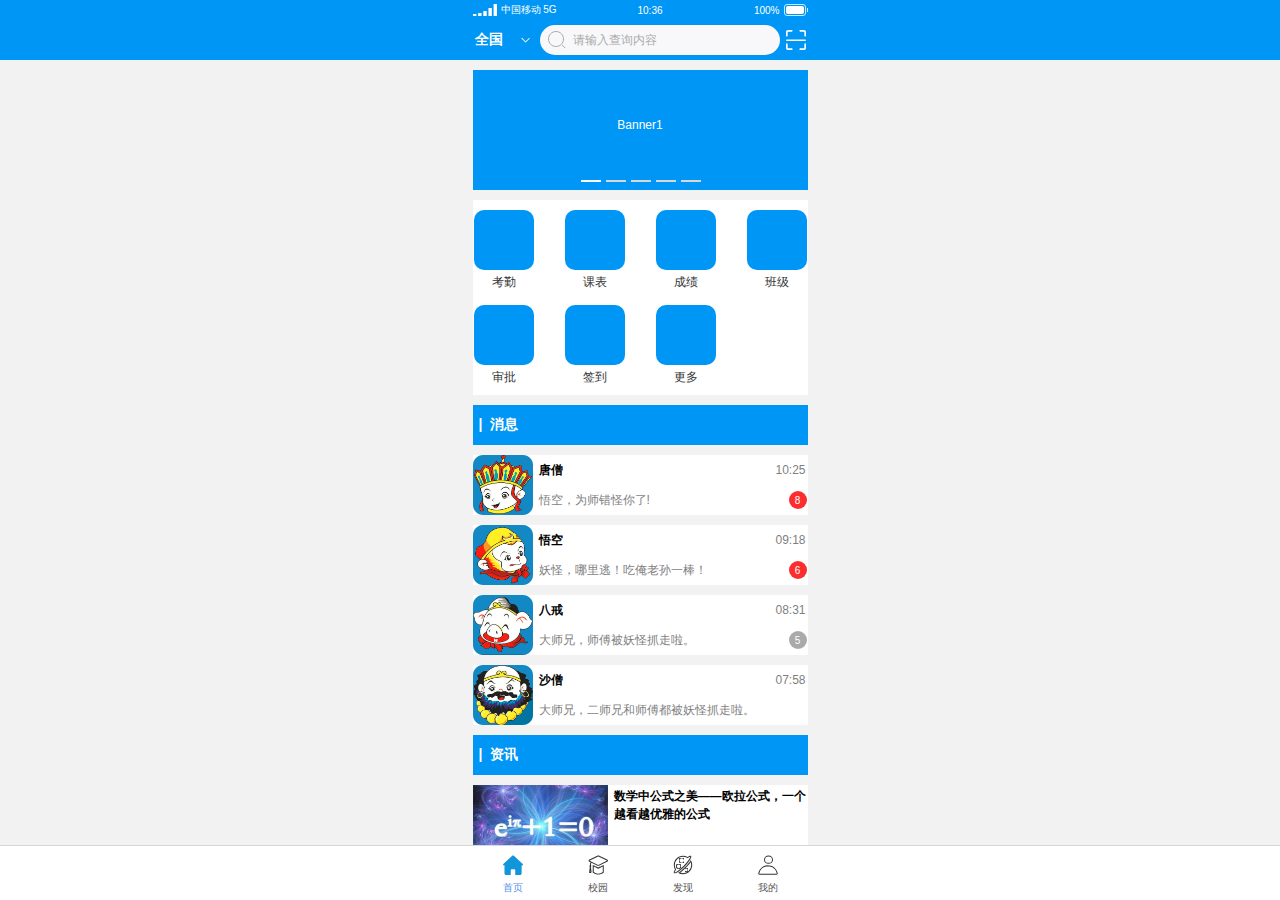
==== index.html @ a5cc5ecd "V1.0.0" ====
﻿<!DOCTYPE html>
<html>
  <head>
    <title>index</title>
    <meta http-equiv="X-UA-Compatible" content="IE=edge"/>
    <meta http-equiv="content-type" content="text/html; charset=utf-8"/>
    <link href="resources/css/axure_rp_page.css" type="text/css" rel="stylesheet"/>
    <link href="data/styles.css" type="text/css" rel="stylesheet"/>
    <link href="files/index/styles.css" type="text/css" rel="stylesheet"/>
    <script src="resources/scripts/jquery-3.2.1.min.js"></script>
    <script src="resources/scripts/axure/axQuery.js"></script>
    <script src="resources/scripts/axure/globals.js"></script>
    <script src="resources/scripts/axutils.js"></script>
    <script src="resources/scripts/axure/annotation.js"></script>
    <script src="resources/scripts/axure/axQuery.std.js"></script>
    <script src="resources/scripts/axure/doc.js"></script>
    <script src="resources/scripts/messagecenter.js"></script>
    <script src="resources/scripts/axure/events.js"></script>
    <script src="resources/scripts/axure/recording.js"></script>
    <script src="resources/scripts/axure/action.js"></script>
    <script src="resources/scripts/axure/expr.js"></script>
    <script src="resources/scripts/axure/geometry.js"></script>
    <script src="resources/scripts/axure/flyout.js"></script>
    <script src="resources/scripts/axure/model.js"></script>
    <script src="resources/scripts/axure/repeater.js"></script>
    <script src="resources/scripts/axure/sto.js"></script>
    <script src="resources/scripts/axure/utils.temp.js"></script>
    <script src="resources/scripts/axure/variables.js"></script>
    <script src="resources/scripts/axure/drag.js"></script>
    <script src="resources/scripts/axure/move.js"></script>
    <script src="resources/scripts/axure/visibility.js"></script>
    <script src="resources/scripts/axure/style.js"></script>
    <script src="resources/scripts/axure/adaptive.js"></script>
    <script src="resources/scripts/axure/tree.js"></script>
    <script src="resources/scripts/axure/init.temp.js"></script>
    <script src="resources/scripts/axure/legacy.js"></script>
    <script src="resources/scripts/axure/viewer.js"></script>
    <script src="resources/scripts/axure/math.js"></script>
    <script src="resources/scripts/axure/jquery.nicescroll.min.js"></script>
    <script src="data/document.js"></script>
    <script src="files/index/data.js"></script>
    <script type="text/javascript">
      $axure.utils.getTransparentGifPath = function() { return 'resources/images/transparent.gif'; };
      $axure.utils.getOtherPath = function() { return 'resources/Other.html'; };
      $axure.utils.getReloadPath = function() { return 'resources/reload.html'; };
    </script>
  </head>
  <body>
    <div id="base" class="">

      <!-- Unnamed (Group) -->
      <div id="u0" class="ax_default" data-left="0" data-top="0" data-width="0" data-height="0">
      </div>

      <!-- frame (Inline Frame) -->
      <div id="u1" class="ax_default" data-label="frame">
        <iframe id="u1_input" data-label="frame" scrolling="auto" frameborder="0" webkitallowfullscreen mozallowfullscreen allowfullscreen></iframe>
      </div>

      <!-- Unnamed (Dynamic Panel) -->
      <div id="u2" class="ax_default">
        <div id="u2_state0" class="panel_state" data-label="State1" style="">
          <div id="u2_state0_content" class="panel_state_content">

            <!-- 我的 (Dynamic Panel) -->
            <div id="u3" class="ax_default" data-label="我的">
              <div id="u3_state0" class="panel_state" data-label="State1" style="">
                <div id="u3_state0_content" class="panel_state_content">

                  <!-- Unnamed (Rectangle) -->
                  <div id="u4" class="ax_default box_2">
                    <div id="u4_div" class=""></div>
                    <div id="u4_text" class="text ">
                      <p><span>我的</span></p>
                    </div>
                  </div>

                  <!-- Unnamed (Group) -->
                  <div id="u5" class="ax_default" data-left="30" data-top="5" data-width="20" data-height="20">

                    <!-- Unnamed (Shape) -->
                    <div id="u6" class="ax_default _形状">
                      <img id="u6_img" class="img " src="images/index/u6.svg"/>
                      <div id="u6_text" class="text " style="display:none; visibility: hidden">
                        <p></p>
                      </div>
                    </div>

                    <!-- Unnamed (Shape) -->
                    <div id="u7" class="ax_default _形状">
                      <img id="u7_img" class="img " src="images/index/u7.svg"/>
                      <div id="u7_text" class="text " style="display:none; visibility: hidden">
                        <p></p>
                      </div>
                    </div>
                  </div>
                </div>
              </div>
              <div id="u3_state1" class="panel_state" data-label="State2" style="visibility: hidden;">
                <div id="u3_state1_content" class="panel_state_content">

                  <!-- Unnamed (Rectangle) -->
                  <div id="u8" class="ax_default box_2">
                    <div id="u8_div" class=""></div>
                    <div id="u8_text" class="text ">
                      <p><span>我的</span></p>
                    </div>
                  </div>

                  <!-- Unnamed (Group) -->
                  <div id="u9" class="ax_default" data-left="30" data-top="5" data-width="20" data-height="20">

                    <!-- Unnamed (Shape) -->
                    <div id="u10" class="ax_default _形状">
                      <img id="u10_img" class="img " src="images/index/u10.svg"/>
                      <div id="u10_text" class="text " style="display:none; visibility: hidden">
                        <p></p>
                      </div>
                    </div>

                    <!-- Unnamed (Shape) -->
                    <div id="u11" class="ax_default _形状">
                      <img id="u11_img" class="img " src="images/index/u11.svg"/>
                      <div id="u11_text" class="text " style="display:none; visibility: hidden">
                        <p></p>
                      </div>
                    </div>
                  </div>
                </div>
              </div>
            </div>

            <!-- 校园 (Dynamic Panel) -->
            <div id="u12" class="ax_default" data-label="校园">
              <div id="u12_state0" class="panel_state" data-label="State1" style="">
                <div id="u12_state0_content" class="panel_state_content">

                  <!-- Unnamed (Rectangle) -->
                  <div id="u13" class="ax_default box_2">
                    <div id="u13_div" class=""></div>
                    <div id="u13_text" class="text ">
                      <p><span>校园</span></p>
                    </div>
                  </div>

                  <!-- Unnamed (Shape) -->
                  <div id="u14" class="ax_default _形状">
                    <img id="u14_img" class="img " src="images/index/u14.svg"/>
                    <div id="u14_text" class="text " style="display:none; visibility: hidden">
                      <p></p>
                    </div>
                  </div>
                </div>
              </div>
              <div id="u12_state1" class="panel_state" data-label="State2" style="visibility: hidden;">
                <div id="u12_state1_content" class="panel_state_content">

                  <!-- Unnamed (Rectangle) -->
                  <div id="u15" class="ax_default box_2">
                    <div id="u15_div" class=""></div>
                    <div id="u15_text" class="text ">
                      <p><span>校园</span></p>
                    </div>
                  </div>

                  <!-- Unnamed (Shape) -->
                  <div id="u16" class="ax_default _形状">
                    <img id="u16_img" class="img " src="images/index/u16.svg"/>
                    <div id="u16_text" class="text " style="display:none; visibility: hidden">
                      <p></p>
                    </div>
                  </div>
                </div>
              </div>
            </div>

            <!-- 首页 (Dynamic Panel) -->
            <div id="u17" class="ax_default" data-label="首页">
              <div id="u17_state0" class="panel_state" data-label="State2" style="">
                <div id="u17_state0_content" class="panel_state_content">

                  <!-- Unnamed (Rectangle) -->
                  <div id="u18" class="ax_default box_2">
                    <div id="u18_div" class=""></div>
                    <div id="u18_text" class="text ">
                      <p><span>首页</span></p>
                    </div>
                  </div>

                  <!-- Unnamed (Shape) -->
                  <div id="u19" class="ax_default _形状">
                    <img id="u19_img" class="img " src="images/index/u19.svg"/>
                    <div id="u19_text" class="text " style="display:none; visibility: hidden">
                      <p></p>
                    </div>
                  </div>
                </div>
              </div>
              <div id="u17_state1" class="panel_state" data-label="State1" style="visibility: hidden;">
                <div id="u17_state1_content" class="panel_state_content">

                  <!-- Unnamed (Rectangle) -->
                  <div id="u20" class="ax_default box_2">
                    <div id="u20_div" class=""></div>
                    <div id="u20_text" class="text ">
                      <p><span>首页</span></p>
                    </div>
                  </div>

                  <!-- Unnamed (Shape) -->
                  <div id="u21" class="ax_default _形状">
                    <img id="u21_img" class="img " src="images/index/u21.svg"/>
                    <div id="u21_text" class="text " style="display:none; visibility: hidden">
                      <p></p>
                    </div>
                  </div>
                </div>
              </div>
            </div>

            <!-- 发现 (Dynamic Panel) -->
            <div id="u22" class="ax_default" data-label="发现">
              <div id="u22_state0" class="panel_state" data-label="State1" style="">
                <div id="u22_state0_content" class="panel_state_content">

                  <!-- Unnamed (Rectangle) -->
                  <div id="u23" class="ax_default box_2">
                    <div id="u23_div" class=""></div>
                    <div id="u23_text" class="text ">
                      <p><span>发现</span></p>
                    </div>
                  </div>

                  <!-- Unnamed (Shape) -->
                  <div id="u24" class="ax_default _形状">
                    <img id="u24_img" class="img " src="images/index/u24.svg"/>
                    <div id="u24_text" class="text " style="display:none; visibility: hidden">
                      <p></p>
                    </div>
                  </div>
                </div>
              </div>
              <div id="u22_state1" class="panel_state" data-label="State2" style="visibility: hidden;">
                <div id="u22_state1_content" class="panel_state_content">

                  <!-- Unnamed (Rectangle) -->
                  <div id="u25" class="ax_default box_2">
                    <div id="u25_div" class=""></div>
                    <div id="u25_text" class="text ">
                      <p><span>发现</span></p>
                    </div>
                  </div>

                  <!-- Unnamed (Shape) -->
                  <div id="u26" class="ax_default _形状">
                    <img id="u26_img" class="img " src="images/index/u26.svg"/>
                    <div id="u26_text" class="text " style="display:none; visibility: hidden">
                      <p></p>
                    </div>
                  </div>
                </div>
              </div>
            </div>
          </div>
        </div>
      </div>

      <!-- Unnamed (Dynamic Panel) -->
      <div id="u27" class="ax_default">
        <div id="u27_state0" class="panel_state" data-label="State1" style="">
          <div id="u27_state0_content" class="panel_state_content">

            <!-- Unnamed (top) -->

            <!-- time (Dynamic Panel) -->
            <div id="u29" class="ax_default" data-label="time">
              <div id="u29_state0" class="panel_state" data-label="State1" style="">
                <div id="u29_state0_content" class="panel_state_content">

                  <!-- 1 (Rectangle) -->
                  <div id="u30" class="ax_default label" data-label="1">
                    <div id="u30_div" class=""></div>
                    <div id="u30_text" class="text ">
                      <p><span>00:00</span></p>
                    </div>
                  </div>
                </div>
              </div>
              <div id="u29_state1" class="panel_state" data-label="State2" style="visibility: hidden;">
                <div id="u29_state1_content" class="panel_state_content">

                  <!-- 2 (Rectangle) -->
                  <div id="u31" class="ax_default label" data-label="2">
                    <div id="u31_div" class=""></div>
                    <div id="u31_text" class="text ">
                      <p><span>00:00</span></p>
                    </div>
                  </div>
                </div>
              </div>
            </div>

            <!-- Unnamed (Shape) -->
            <div id="u32" class="ax_default icon">
              <img id="u32_img" class="img " src="images/index/u32.svg"/>
              <div id="u32_text" class="text " style="display:none; visibility: hidden">
                <p></p>
              </div>
            </div>

            <!-- Unnamed (Rectangle) -->
            <div id="u33" class="ax_default box_2">
              <div id="u33_div" class=""></div>
              <div id="u33_text" class="text " style="display:none; visibility: hidden">
                <p></p>
              </div>
            </div>

            <!-- Unnamed (Rectangle) -->
            <div id="u34" class="ax_default box_2">
              <img id="u34_img" class="img " src="images/index/u34.svg"/>
              <div id="u34_text" class="text " style="display:none; visibility: hidden">
                <p></p>
              </div>
            </div>

            <!-- panner (Dynamic Panel) -->
            <div id="u35" class="ax_default" data-label="panner">
              <div id="u35_state0" class="panel_state" data-label="State1" style="">
                <div id="u35_state0_content" class="panel_state_content">

                  <!-- Unnamed (Rectangle) -->
                  <div id="u36" class="ax_default box_2">
                    <div id="u36_div" class=""></div>
                    <div id="u36_text" class="text " style="display:none; visibility: hidden">
                      <p></p>
                    </div>
                  </div>
                </div>
              </div>
              <div id="u35_state1" class="panel_state" data-label="State2" style="visibility: hidden;">
                <div id="u35_state1_content" class="panel_state_content">

                  <!-- Unnamed (Rectangle) -->
                  <div id="u37" class="ax_default box_2">
                    <div id="u37_div" class=""></div>
                    <div id="u37_text" class="text " style="display:none; visibility: hidden">
                      <p></p>
                    </div>
                  </div>
                </div>
              </div>
            </div>

            <!-- percent (Rectangle) -->
            <div id="u38" class="ax_default label" data-label="percent">
              <div id="u38_div" class=""></div>
              <div id="u38_text" class="text ">
                <p><span>100%</span></p>
              </div>
            </div>

            <!-- percent (Rectangle) -->
            <div id="u39" class="ax_default label" data-label="percent">
              <div id="u39_div" class=""></div>
              <div id="u39_text" class="text ">
                <p><span>中国移动 5G</span></p>
              </div>
            </div>
            <div id="u28" style="display:none; visibility:hidden;"></div>
          </div>
        </div>
      </div>
    </div>
    <script src="resources/scripts/axure/ios.js"></script>
  </body>
</html>
---- resources/css/axure_rp_page.css ----
﻿/* so the window resize fires within a frame in IE7 */
html, body {
    height: 100%;
}

.mobileFrameCursor div * {
    cursor: inherit !important;
}

a {
    color: inherit;
}

p {
    margin: 0px;
    text-rendering: optimizeLegibility;
    font-feature-settings: "kern" 1;
    -webkit-font-feature-settings: "kern";
    -moz-font-feature-settings: "kern";
    -moz-font-feature-settings: "kern=1";
    font-kerning: normal;
}

ul {
    margin:0px;
}

iframe {
    background: #FFFFFF;
}

/* to match IE with C, FF */
input {
    padding: 1px 0px 1px 0px;
    box-sizing: border-box;
    -moz-box-sizing: border-box;
}

input[type=text]::-ms-clear {
    width: 0;
    height: 0;
    display: none;
}

textarea {
    margin: 0px;
    box-sizing: border-box;
    -moz-box-sizing: border-box;
}

.focused:focus, .selectedFocused:focus {
    outline: none;
}

div.intcases {
    font-family: arial; 
    font-size: 12px;
    text-align:left; 
    border:1px solid #AAA; 
    background:#FFF none repeat scroll 0% 0%; 
    z-index:9999; 
    visibility:hidden; 
    position:absolute;
    padding: 0px;
    border-radius: 3px;
    white-space: nowrap;
}

div.intcaselink {
    cursor: pointer;
    padding: 3px 8px 3px 8px;
    margin: 5px;
    background:#EEE none repeat scroll 0% 0%; 
    border:1px solid #AAA;
    border-radius: 3px;
}

div.refpageimage {
    position: absolute;
    left: 0px;
    top: 0px;
    font-size: 0px;
    width: 16px;
    height: 16px;
    cursor: pointer;
    background-image: url(images/newwindow.gif);
    background-repeat: no-repeat;
}

div.annnoteimage {
    position: absolute;
    left: 0px;
    top: 0px;
    font-size: 0px;
    /*width: 16px;
    height: 12px;*/
    cursor: help;
    /*background-image: url(images/note.gif);*/
    /*background-repeat: no-repeat;*/
    width: 13px;
    height: 12px;
    padding-top: 1px;
    text-align: center;
    background-color: #138CDD;
    -moz-box-shadow: 1px 1px 3px #aaa;
    -webkit-box-shadow: 1px 1px 3px #aaa;
    box-shadow: 1px 1px 3px #aaa;
}

div.annnoteline {
    display: inline-block;
    width: 9px;
    height: 1px;
    border-bottom: 1px solid white;
    margin-top: 1px;
}

div.annnotelabel {
    /*position: absolute;
    left: 0px;
    top: 0px;*/
    font-family: Helvetica,Arial;
    white-space: nowrap;
    
    padding-top: 1px;
    background-color: #fff849;
    font-size: 10px;
    font-weight: bold;
    line-height: 14px;
    margin-right: 3px;
    padding: 0px 4px;
    color: #000;

    -moz-box-shadow: 1px 1px 3px #aaa;
    -webkit-box-shadow: 1px 1px 3px #aaa;
    box-shadow: 1px 1px 3px #aaa;
}

div.annnote {
    display: flex;
    position: absolute;
    cursor: help;
    line-height: 14px;
}

.annotation {
    font-size: 12px;
    padding-left: 2px;
    margin-bottom: 5px;
}

.annotationName {
    /*font-size: 13px;
    font-weight: bold;
    margin-bottom: 3px;
    white-space: nowrap;*/

    font-family: 'Trebuchet MS';
    font-size: 14px;
    font-weight: bold;
    margin-bottom: 5px;
    white-space: nowrap;
}

.annotationValue {
    font-family: Arial, Helvetica, Sans-Serif;
    font-size: 12px;
    color: #4a4a4a;
    line-height: 21px;
    margin-bottom: 20px;
}

.noteLink {
    text-decoration: inherit;
    color: inherit;
}

.noteLink:hover {
    background-color: white;
}

/* this is a fix for the issue where dialogs jump around and takes the text-align from the body */
.dialogFix {
    position:absolute;
    text-align:left;
    border: 1px solid #8f949a;
}


@keyframes pulsate {
  from {
    box-shadow: 0 0 10px #15d6ba;
  }
  to {
    box-shadow: 0 0 20px #15d6ba;
  }
}

@-webkit-keyframes pulsate {
  from {
    -webkit-box-shadow: 0 0 10px #15d6ba;
    box-shadow: 0 0 10px #15d6ba;
  }
  to {
    -webkit-box-shadow: 0 0 20px #15d6ba;
    box-shadow: 0 0 20px #15d6ba;
  }
}
 
@-moz-keyframes pulsate {
  from {
    -moz-box-shadow: 0 0 10px #15d6ba;
    box-shadow: 0 0 10px #15d6ba;
  }
  to {
    -moz-box-shadow: 0 0 20px #15d6ba;
    box-shadow: 0 0 20px #15d6ba;
  }
}

.legacyPulsateBorder {
    /*border: 5px solid #15d6ba;
    margin: -5px;*/
    -moz-box-shadow: 0 0 10px 3px #15d6ba;
    box-shadow: 0 0 10px 3px #15d6ba;
}

.pulsateBorder {
  animation-name: pulsate;
  animation-timing-function: ease-in-out;
  animation-duration: 0.9s;
  animation-iteration-count: infinite;
  animation-direction: alternate;
  
  -webkit-animation-name: pulsate;
  -webkit-animation-timing-function: ease-in-out;
  -webkit-animation-duration: 0.9s;
  -webkit-animation-iteration-count: infinite;
  -webkit-animation-direction: alternate;

  -moz-animation-name: pulsate;
  -moz-animation-timing-function: ease-in-out;
  -moz-animation-duration: 0.9s;
  -moz-animation-iteration-count: infinite;
  -moz-animation-direction: alternate;
}

.ax_default_hidden, .ax_default_unplaced{
    display: none;
    visibility: hidden;
}

.widgetNoteSelected {
    -moz-box-shadow: 0 0 10px 3px #138CDD;
    box-shadow: 0 0 10px 3px #138CDD;
    /*-moz-box-shadow: 0 0 20px #3915d6;
    box-shadow: 0 0 20px #3915d6;*/
    /*border: 3px solid #3915d6;*/
    /*margin: -3px;*/
}


.singleImg {
    display: none;
    visibility: hidden;
}

#ios-safari {
    overflow: auto;
    -webkit-overflow-scrolling: touch;
}

#ios-safari-html {
    display: block;
    overflow: auto;
    -webkit-overflow-scrolling: touch;
    position: absolute;
    top: 0;
    left: 0;
    right: 0;
    bottom: 0;
}

#ios-safari-fixed {
    position: absolute;
    pointer-events: none;
    width: initial;
}

#ios-safari-fixed div {
    pointer-events: auto;
}
---- data/styles.css ----
﻿.ax_default {
  font-family:'Arial Normal', 'Arial', sans-serif;
  font-weight:400;
  font-style:normal;
  font-size:13px;
  letter-spacing:normal;
  color:#333333;
  vertical-align:none;
  text-align:center;
  line-height:normal;
  text-transform:none;
}
._形状 {
}
._图片_ {
}
._一级标题 {
  font-family:'Arial Normal', 'Arial', sans-serif;
  font-weight:bold;
  font-style:normal;
  font-size:32px;
  text-align:left;
}
._二级标题 {
  font-family:'Arial Normal', 'Arial', sans-serif;
  font-weight:bold;
  font-style:normal;
  font-size:24px;
  text-align:left;
}
._三级标题 {
  font-family:'Arial Normal', 'Arial', sans-serif;
  font-weight:bold;
  font-style:normal;
  font-size:18px;
  text-align:left;
}
._四级标题 {
  font-family:'Arial Normal', 'Arial', sans-serif;
  font-weight:bold;
  font-style:normal;
  font-size:14px;
  text-align:left;
}
._五级标题 {
  font-family:'Arial Normal', 'Arial', sans-serif;
  font-weight:bold;
  font-style:normal;
  text-align:left;
}
._六级标题 {
  font-family:'Arial Normal', 'Arial', sans-serif;
  font-weight:bold;
  font-style:normal;
  font-size:10px;
  text-align:left;
}
._文本段落 {
  text-align:left;
}
.line {
}
.text_field {
  color:#000000;
  text-align:left;
}
.form_hint {
  color:#999999;
}
.form_disabled {
}
._表单提示 {
  color:#999999;
}
._表单禁用 {
}
.label {
  font-size:14px;
  text-align:left;
}
.box_1 {
}
.box_2 {
}
.box_3 {
}
.ellipse {
}
.icon {
}
textarea, select, input, button { outline: none; }
---- files/index/styles.css ----
﻿body {
  margin:0px;
  background-image:none;
  position:static;
  left:auto;
  width:335px;
  margin-left:0;
  margin-right:0;
  text-align:left;
}
.form_sketch {
  border-color:transparent;
  background-color:transparent;
}
#base {
  position:absolute;
  z-index:0;
}
#u0 {
  border-width:0px;
  position:absolute;
  left:0px;
  top:0px;
  width:0px;
  height:0px;
}
#u1 {
  border-width:0px;
  position:absolute;
  left:0px;
  top:20px;
  width:335px;
  height:580px;
}
#u1_input {
  border-width:0px;
  position:absolute;
  left:0px;
  top:0px;
  width:335px;
  height:580px;
  overflow:auto;
}
#u2 {
  position:fixed;
  left:50%;
  margin-left:-167.5px;
  bottom:0px;
  width:335px;
  height:55px;
}
#u2_state0 {
  border-width:0px;
  position:absolute;
  left:0px;
  top:0px;
  width:335px;
  height:55px;
  -ms-overflow-x:hidden;
  overflow-x:hidden;
  -ms-overflow-y:hidden;
  overflow-y:hidden;
  background-color:rgba(255, 255, 255, 1);
  background-image:none;
  box-sizing:border-box;
  border-width:1px;
  border-style:solid;
  border-color:rgba(215, 215, 215, 1);
  border-left:0px;
  border-right:0px;
  border-bottom:0px;
  border-radius:0px;
  border-top-left-radius:0px;
  border-top-right-radius:0px;
  -moz-box-shadow:none;
  -webkit-box-shadow:none;
  box-shadow:none;
}
#u2_state0_content {
  border-width:0px;
  position:absolute;
  left:0px;
  top:0px;
  width:1px;
  height:1px;
}
#u2_state0_content {
  left:0px;
  top:-1px;
}
#u3 {
  border-width:0px;
  position:absolute;
  left:255px;
  top:5px;
  width:80px;
  height:50px;
}
#u3_state0 {
  border-width:0px;
  position:absolute;
  left:0px;
  top:0px;
  width:80px;
  height:50px;
  -ms-overflow-x:hidden;
  overflow-x:hidden;
  -ms-overflow-y:hidden;
  overflow-y:hidden;
  background-image:none;
  border:none;
  border-radius:0px;
  -moz-box-shadow:none;
  -webkit-box-shadow:none;
  box-shadow:none;
}
#u3_state0_content {
  border-width:0px;
  position:absolute;
  left:0px;
  top:0px;
  width:1px;
  height:1px;
}
#u4_div {
  border-width:0px;
  position:absolute;
  left:0px;
  top:0px;
  width:80px;
  height:50px;
  background:inherit;
  background-color:rgba(214, 228, 246, 0);
  border:none;
  border-radius:5px;
  -moz-box-shadow:none;
  -webkit-box-shadow:none;
  box-shadow:none;
  font-family:'微软雅黑', sans-serif;
  font-weight:400;
  font-style:normal;
  font-size:10px;
  color:#555555;
}
#u4 {
  border-width:0px;
  position:absolute;
  left:0px;
  top:0px;
  width:80px;
  height:50px;
  display:flex;
  font-family:'微软雅黑', sans-serif;
  font-weight:400;
  font-style:normal;
  font-size:10px;
  color:#555555;
}
#u4 .text {
  position:absolute;
  align-self:flex-end;
  padding:2px 2px 5px 2px;
  box-sizing:border-box;
  width:100%;
}
#u4_text {
  border-width:0px;
  word-wrap:break-word;
  text-transform:none;
}
#u5 {
  border-width:0px;
  position:absolute;
  left:0px;
  top:0px;
  width:0px;
  height:0px;
}
#u6_img {
  border-width:0px;
  position:absolute;
  left:0px;
  top:0px;
  width:20px;
  height:10px;
}
#u6 {
  border-width:0px;
  position:absolute;
  left:30px;
  top:15px;
  width:20px;
  height:10px;
  display:flex;
}
#u6 .text {
  position:absolute;
  align-self:center;
  padding:2px 2px 2px 2px;
  box-sizing:border-box;
  width:100%;
}
#u6_text {
  border-width:0px;
  word-wrap:break-word;
  text-transform:none;
  visibility:hidden;
}
#u7_img {
  border-width:0px;
  position:absolute;
  left:0px;
  top:0px;
  width:9px;
  height:9px;
}
#u7 {
  border-width:0px;
  position:absolute;
  left:36px;
  top:5px;
  width:9px;
  height:9px;
  display:flex;
}
#u7 .text {
  position:absolute;
  align-self:center;
  padding:2px 2px 2px 2px;
  box-sizing:border-box;
  width:100%;
}
#u7_text {
  border-width:0px;
  word-wrap:break-word;
  text-transform:none;
  visibility:hidden;
}
#u3_state1 {
  border-width:0px;
  position:absolute;
  left:0px;
  top:0px;
  width:80px;
  height:50px;
  -ms-overflow-x:hidden;
  overflow-x:hidden;
  -ms-overflow-y:hidden;
  overflow-y:hidden;
  background-image:none;
  border:none;
  border-radius:0px;
  -moz-box-shadow:none;
  -webkit-box-shadow:none;
  box-shadow:none;
  visibility:hidden;
}
#u3_state1_content {
  border-width:0px;
  position:absolute;
  left:0px;
  top:0px;
  width:1px;
  height:1px;
}
#u8_div {
  border-width:0px;
  position:absolute;
  left:0px;
  top:0px;
  width:80px;
  height:50px;
  background:inherit;
  background-color:rgba(254, 255, 255, 0);
  border:none;
  border-radius:5px;
  -moz-box-shadow:none;
  -webkit-box-shadow:none;
  box-shadow:none;
  font-family:'微软雅黑', sans-serif;
  font-weight:400;
  font-style:normal;
  font-size:10px;
  color:#5393EE;
}
#u8 {
  border-width:0px;
  position:absolute;
  left:0px;
  top:0px;
  width:80px;
  height:50px;
  display:flex;
  font-family:'微软雅黑', sans-serif;
  font-weight:400;
  font-style:normal;
  font-size:10px;
  color:#5393EE;
}
#u8 .text {
  position:absolute;
  align-self:flex-end;
  padding:2px 2px 5px 2px;
  box-sizing:border-box;
  width:100%;
}
#u8_text {
  border-width:0px;
  word-wrap:break-word;
  text-transform:none;
}
#u9 {
  border-width:0px;
  position:absolute;
  left:0px;
  top:0px;
  width:0px;
  height:0px;
}
#u10_img {
  border-width:0px;
  position:absolute;
  left:0px;
  top:0px;
  width:20px;
  height:10px;
}
#u10 {
  border-width:0px;
  position:absolute;
  left:30px;
  top:15px;
  width:20px;
  height:10px;
  display:flex;
}
#u10 .text {
  position:absolute;
  align-self:center;
  padding:2px 2px 2px 2px;
  box-sizing:border-box;
  width:100%;
}
#u10_text {
  border-width:0px;
  word-wrap:break-word;
  text-transform:none;
  visibility:hidden;
}
#u11_img {
  border-width:0px;
  position:absolute;
  left:0px;
  top:0px;
  width:9px;
  height:9px;
}
#u11 {
  border-width:0px;
  position:absolute;
  left:36px;
  top:5px;
  width:9px;
  height:9px;
  display:flex;
}
#u11 .text {
  position:absolute;
  align-self:center;
  padding:2px 2px 2px 2px;
  box-sizing:border-box;
  width:100%;
}
#u11_text {
  border-width:0px;
  word-wrap:break-word;
  text-transform:none;
  visibility:hidden;
}
#u12 {
  border-width:0px;
  position:absolute;
  left:85px;
  top:5px;
  width:80px;
  height:50px;
}
#u12_state0 {
  border-width:0px;
  position:absolute;
  left:0px;
  top:0px;
  width:80px;
  height:50px;
  -ms-overflow-x:hidden;
  overflow-x:hidden;
  -ms-overflow-y:hidden;
  overflow-y:hidden;
  background-image:none;
  border:none;
  border-left:0px;
  border-top:0px;
  border-right:0px;
  border-bottom:0px;
  border-radius:0px;
  -moz-box-shadow:none;
  -webkit-box-shadow:none;
  box-shadow:none;
}
#u12_state0_content {
  border-width:0px;
  position:absolute;
  left:0px;
  top:0px;
  width:1px;
  height:1px;
}
#u13_div {
  border-width:0px;
  position:absolute;
  left:0px;
  top:0px;
  width:80px;
  height:50px;
  background:inherit;
  background-color:rgba(214, 228, 246, 0);
  border:none;
  border-radius:5px;
  -moz-box-shadow:none;
  -webkit-box-shadow:none;
  box-shadow:none;
  font-family:'微软雅黑', sans-serif;
  font-weight:400;
  font-style:normal;
  font-size:10px;
  color:#555555;
}
#u13 {
  border-width:0px;
  position:absolute;
  left:0px;
  top:0px;
  width:80px;
  height:50px;
  display:flex;
  font-family:'微软雅黑', sans-serif;
  font-weight:400;
  font-style:normal;
  font-size:10px;
  color:#555555;
}
#u13 .text {
  position:absolute;
  align-self:flex-end;
  padding:2px 2px 5px 2px;
  box-sizing:border-box;
  width:100%;
}
#u13_text {
  border-width:0px;
  word-wrap:break-word;
  text-transform:none;
}
#u14_img {
  border-width:0px;
  position:absolute;
  left:0px;
  top:0px;
  width:20px;
  height:20px;
}
#u14 {
  border-width:0px;
  position:absolute;
  left:30px;
  top:5px;
  width:20px;
  height:20px;
  display:flex;
}
#u14 .text {
  position:absolute;
  align-self:center;
  padding:2px 2px 2px 2px;
  box-sizing:border-box;
  width:100%;
}
#u14_text {
  border-width:0px;
  word-wrap:break-word;
  text-transform:none;
  visibility:hidden;
}
#u12_state1 {
  border-width:0px;
  position:absolute;
  left:0px;
  top:0px;
  width:80px;
  height:50px;
  -ms-overflow-x:hidden;
  overflow-x:hidden;
  -ms-overflow-y:hidden;
  overflow-y:hidden;
  background-image:none;
  border:none;
  border-radius:0px;
  -moz-box-shadow:none;
  -webkit-box-shadow:none;
  box-shadow:none;
  visibility:hidden;
}
#u12_state1_content {
  border-width:0px;
  position:absolute;
  left:0px;
  top:0px;
  width:1px;
  height:1px;
}
#u15_div {
  border-width:0px;
  position:absolute;
  left:0px;
  top:0px;
  width:80px;
  height:50px;
  background:inherit;
  background-color:rgba(83, 147, 238, 0);
  border:none;
  border-radius:5px;
  -moz-box-shadow:none;
  -webkit-box-shadow:none;
  box-shadow:none;
  font-family:'微软雅黑', sans-serif;
  font-weight:400;
  font-style:normal;
  font-size:10px;
  color:#5393EE;
}
#u15 {
  border-width:0px;
  position:absolute;
  left:0px;
  top:0px;
  width:80px;
  height:50px;
  display:flex;
  font-family:'微软雅黑', sans-serif;
  font-weight:400;
  font-style:normal;
  font-size:10px;
  color:#5393EE;
}
#u15 .text {
  position:absolute;
  align-self:flex-end;
  padding:2px 2px 5px 2px;
  box-sizing:border-box;
  width:100%;
}
#u15_text {
  border-width:0px;
  word-wrap:break-word;
  text-transform:none;
}
#u16_img {
  border-width:0px;
  position:absolute;
  left:0px;
  top:0px;
  width:20px;
  height:20px;
}
#u16 {
  border-width:0px;
  position:absolute;
  left:30px;
  top:5px;
  width:20px;
  height:20px;
  display:flex;
}
#u16 .text {
  position:absolute;
  align-self:center;
  padding:2px 2px 2px 2px;
  box-sizing:border-box;
  width:100%;
}
#u16_text {
  border-width:0px;
  word-wrap:break-word;
  text-transform:none;
  visibility:hidden;
}
#u17 {
  border-width:0px;
  position:absolute;
  left:0px;
  top:5px;
  width:80px;
  height:50px;
}
#u17_state0 {
  border-width:0px;
  position:absolute;
  left:0px;
  top:0px;
  width:80px;
  height:50px;
  -ms-overflow-x:hidden;
  overflow-x:hidden;
  -ms-overflow-y:hidden;
  overflow-y:hidden;
  background-image:none;
  border:none;
  border-left:0px;
  border-top:0px;
  border-right:0px;
  border-bottom:0px;
  border-radius:0px;
  -moz-box-shadow:none;
  -webkit-box-shadow:none;
  box-shadow:none;
}
#u17_state0_content {
  border-width:0px;
  position:absolute;
  left:0px;
  top:0px;
  width:1px;
  height:1px;
}
#u18_div {
  border-width:0px;
  position:absolute;
  left:0px;
  top:0px;
  width:80px;
  height:50px;
  background:inherit;
  background-color:rgba(83, 147, 238, 0);
  border:none;
  border-radius:5px;
  -moz-box-shadow:none;
  -webkit-box-shadow:none;
  box-shadow:none;
  font-family:'微软雅黑', sans-serif;
  font-weight:400;
  font-style:normal;
  font-size:10px;
  color:#5393EE;
}
#u18 {
  border-width:0px;
  position:absolute;
  left:0px;
  top:0px;
  width:80px;
  height:50px;
  display:flex;
  font-family:'微软雅黑', sans-serif;
  font-weight:400;
  font-style:normal;
  font-size:10px;
  color:#5393EE;
}
#u18 .text {
  position:absolute;
  align-self:flex-end;
  padding:2px 2px 5px 2px;
  box-sizing:border-box;
  width:100%;
}
#u18_text {
  border-width:0px;
  word-wrap:break-word;
  text-transform:none;
}
#u19_img {
  border-width:0px;
  position:absolute;
  left:0px;
  top:0px;
  width:20px;
  height:20px;
}
#u19 {
  border-width:0px;
  position:absolute;
  left:30px;
  top:5px;
  width:20px;
  height:20px;
  display:flex;
}
#u19 .text {
  position:absolute;
  align-self:center;
  padding:2px 2px 2px 2px;
  box-sizing:border-box;
  width:100%;
}
#u19_text {
  border-width:0px;
  word-wrap:break-word;
  text-transform:none;
  visibility:hidden;
}
#u17_state1 {
  border-width:0px;
  position:absolute;
  left:0px;
  top:0px;
  width:80px;
  height:50px;
  -ms-overflow-x:hidden;
  overflow-x:hidden;
  -ms-overflow-y:hidden;
  overflow-y:hidden;
  background-image:none;
  border:none;
  border-radius:0px;
  -moz-box-shadow:none;
  -webkit-box-shadow:none;
  box-shadow:none;
  visibility:hidden;
}
#u17_state1_content {
  border-width:0px;
  position:absolute;
  left:0px;
  top:0px;
  width:1px;
  height:1px;
}
#u20_div {
  border-width:0px;
  position:absolute;
  left:0px;
  top:0px;
  width:80px;
  height:50px;
  background:inherit;
  background-color:rgba(214, 228, 246, 0);
  border:none;
  border-radius:5px;
  -moz-box-shadow:none;
  -webkit-box-shadow:none;
  box-shadow:none;
  font-family:'微软雅黑', sans-serif;
  font-weight:400;
  font-style:normal;
  font-size:10px;
  color:#555555;
}
#u20 {
  border-width:0px;
  position:absolute;
  left:0px;
  top:0px;
  width:80px;
  height:50px;
  display:flex;
  font-family:'微软雅黑', sans-serif;
  font-weight:400;
  font-style:normal;
  font-size:10px;
  color:#555555;
}
#u20 .text {
  position:absolute;
  align-self:flex-end;
  padding:2px 2px 5px 2px;
  box-sizing:border-box;
  width:100%;
}
#u20_text {
  border-width:0px;
  word-wrap:break-word;
  text-transform:none;
}
#u21_img {
  border-width:0px;
  position:absolute;
  left:0px;
  top:0px;
  width:20px;
  height:20px;
}
#u21 {
  border-width:0px;
  position:absolute;
  left:30px;
  top:5px;
  width:20px;
  height:20px;
  display:flex;
}
#u21 .text {
  position:absolute;
  align-self:center;
  padding:2px 2px 2px 2px;
  box-sizing:border-box;
  width:100%;
}
#u21_text {
  border-width:0px;
  word-wrap:break-word;
  text-transform:none;
  visibility:hidden;
}
#u22 {
  border-width:0px;
  position:absolute;
  left:170px;
  top:5px;
  width:80px;
  height:50px;
}
#u22_state0 {
  border-width:0px;
  position:absolute;
  left:0px;
  top:0px;
  width:80px;
  height:50px;
  -ms-overflow-x:hidden;
  overflow-x:hidden;
  -ms-overflow-y:hidden;
  overflow-y:hidden;
  background-image:none;
  border:none;
  border-left:0px;
  border-top:0px;
  border-right:0px;
  border-bottom:0px;
  border-radius:0px;
  -moz-box-shadow:none;
  -webkit-box-shadow:none;
  box-shadow:none;
}
#u22_state0_content {
  border-width:0px;
  position:absolute;
  left:0px;
  top:0px;
  width:1px;
  height:1px;
}
#u23_div {
  border-width:0px;
  position:absolute;
  left:0px;
  top:0px;
  width:80px;
  height:50px;
  background:inherit;
  background-color:rgba(214, 228, 246, 0);
  border:none;
  border-radius:5px;
  -moz-box-shadow:none;
  -webkit-box-shadow:none;
  box-shadow:none;
  font-family:'微软雅黑', sans-serif;
  font-weight:400;
  font-style:normal;
  font-size:10px;
  color:#555555;
}
#u23 {
  border-width:0px;
  position:absolute;
  left:0px;
  top:0px;
  width:80px;
  height:50px;
  display:flex;
  font-family:'微软雅黑', sans-serif;
  font-weight:400;
  font-style:normal;
  font-size:10px;
  color:#555555;
}
#u23 .text {
  position:absolute;
  align-self:flex-end;
  padding:2px 2px 5px 2px;
  box-sizing:border-box;
  width:100%;
}
#u23_text {
  border-width:0px;
  word-wrap:break-word;
  text-transform:none;
}
#u24_img {
  border-width:0px;
  position:absolute;
  left:0px;
  top:0px;
  width:20px;
  height:20px;
}
#u24 {
  border-width:0px;
  position:absolute;
  left:30px;
  top:5px;
  width:20px;
  height:20px;
  display:flex;
}
#u24 .text {
  position:absolute;
  align-self:center;
  padding:2px 2px 2px 2px;
  box-sizing:border-box;
  width:100%;
}
#u24_text {
  border-width:0px;
  word-wrap:break-word;
  text-transform:none;
  visibility:hidden;
}
#u22_state1 {
  border-width:0px;
  position:absolute;
  left:0px;
  top:0px;
  width:80px;
  height:50px;
  -ms-overflow-x:hidden;
  overflow-x:hidden;
  -ms-overflow-y:hidden;
  overflow-y:hidden;
  background-image:none;
  border:none;
  border-radius:0px;
  -moz-box-shadow:none;
  -webkit-box-shadow:none;
  box-shadow:none;
  visibility:hidden;
}
#u22_state1_content {
  border-width:0px;
  position:absolute;
  left:0px;
  top:0px;
  width:1px;
  height:1px;
}
#u25_div {
  border-width:0px;
  position:absolute;
  left:0px;
  top:0px;
  width:80px;
  height:50px;
  background:inherit;
  background-color:rgba(83, 147, 238, 0);
  border:none;
  border-radius:5px;
  -moz-box-shadow:none;
  -webkit-box-shadow:none;
  box-shadow:none;
  font-family:'微软雅黑', sans-serif;
  font-weight:400;
  font-style:normal;
  font-size:10px;
  color:#5393EE;
}
#u25 {
  border-width:0px;
  position:absolute;
  left:0px;
  top:0px;
  width:80px;
  height:50px;
  display:flex;
  font-family:'微软雅黑', sans-serif;
  font-weight:400;
  font-style:normal;
  font-size:10px;
  color:#5393EE;
}
#u25 .text {
  position:absolute;
  align-self:flex-end;
  padding:2px 2px 5px 2px;
  box-sizing:border-box;
  width:100%;
}
#u25_text {
  border-width:0px;
  word-wrap:break-word;
  text-transform:none;
}
#u26_img {
  border-width:0px;
  position:absolute;
  left:0px;
  top:0px;
  width:20px;
  height:20px;
}
#u26 {
  border-width:0px;
  position:absolute;
  left:30px;
  top:5px;
  width:20px;
  height:20px;
  display:flex;
}
#u26 .text {
  position:absolute;
  align-self:center;
  padding:2px 2px 2px 2px;
  box-sizing:border-box;
  width:100%;
}
#u26_text {
  border-width:0px;
  word-wrap:break-word;
  text-transform:none;
  visibility:hidden;
}
#u27 {
  position:fixed;
  left:50%;
  margin-left:-167.5px;
  top:0px;
  width:335px;
  height:20px;
}
#u27_state0 {
  border-width:0px;
  position:absolute;
  left:0px;
  top:0px;
  width:335px;
  height:20px;
  -ms-overflow-x:hidden;
  overflow-x:hidden;
  -ms-overflow-y:hidden;
  overflow-y:hidden;
  background-color:rgba(0, 150, 246, 1);
  background-image:none;
  border:none;
  border-radius:0px;
  -moz-box-shadow:none;
  -webkit-box-shadow:none;
  box-shadow:none;
}
#u27_state0_content {
  border-width:0px;
  position:absolute;
  left:0px;
  top:0px;
  width:1px;
  height:1px;
}
#u29 {
  border-width:0px;
  position:absolute;
  left:155px;
  top:0px;
  width:45px;
  height:20px;
}
#u29_state0 {
  border-width:0px;
  position:absolute;
  left:0px;
  top:0px;
  width:45px;
  height:20px;
  -ms-overflow-x:hidden;
  overflow-x:hidden;
  -ms-overflow-y:hidden;
  overflow-y:hidden;
  background-image:none;
  border:none;
  border-radius:0px;
  -moz-box-shadow:none;
  -webkit-box-shadow:none;
  box-shadow:none;
}
#u29_state0_content {
  border-width:0px;
  position:absolute;
  left:0px;
  top:0px;
  width:1px;
  height:1px;
}
#u30_div {
  border-width:0px;
  position:absolute;
  left:0px;
  top:0px;
  width:45px;
  height:20px;
  background:inherit;
  background-color:rgba(255, 255, 255, 0);
  border:none;
  border-radius:0px;
  -moz-box-shadow:none;
  -webkit-box-shadow:none;
  box-shadow:none;
  font-family:'微软雅黑', sans-serif;
  font-weight:400;
  font-style:normal;
  font-size:10px;
  color:#FFFFFF;
  text-align:center;
}
#u30 {
  border-width:0px;
  position:absolute;
  left:0px;
  top:0px;
  width:45px;
  height:20px;
  display:flex;
  font-family:'微软雅黑', sans-serif;
  font-weight:400;
  font-style:normal;
  font-size:10px;
  color:#FFFFFF;
  text-align:center;
}
#u30 .text {
  position:absolute;
  align-self:center;
  padding:0px 0px 0px 0px;
  box-sizing:border-box;
  width:100%;
}
#u30_text {
  border-width:0px;
  word-wrap:break-word;
  text-transform:none;
}
#u29_state1 {
  border-width:0px;
  position:absolute;
  left:0px;
  top:0px;
  width:45px;
  height:20px;
  -ms-overflow-x:hidden;
  overflow-x:hidden;
  -ms-overflow-y:hidden;
  overflow-y:hidden;
  background-image:none;
  border:none;
  border-radius:0px;
  -moz-box-shadow:none;
  -webkit-box-shadow:none;
  box-shadow:none;
  visibility:hidden;
}
#u29_state1_content {
  border-width:0px;
  position:absolute;
  left:0px;
  top:0px;
  width:1px;
  height:1px;
}
#u31_div {
  border-width:0px;
  position:absolute;
  left:0px;
  top:0px;
  width:45px;
  height:20px;
  background:inherit;
  background-color:rgba(255, 255, 255, 0);
  border:none;
  border-radius:0px;
  -moz-box-shadow:none;
  -webkit-box-shadow:none;
  box-shadow:none;
  font-family:'微软雅黑', sans-serif;
  font-weight:400;
  font-style:normal;
  font-size:10px;
  color:#FFFFFF;
  text-align:center;
}
#u31 {
  border-width:0px;
  position:absolute;
  left:0px;
  top:0px;
  width:45px;
  height:20px;
  display:flex;
  font-family:'微软雅黑', sans-serif;
  font-weight:400;
  font-style:normal;
  font-size:10px;
  color:#FFFFFF;
  text-align:center;
}
#u31 .text {
  position:absolute;
  align-self:center;
  padding:0px 0px 0px 0px;
  box-sizing:border-box;
  width:100%;
}
#u31_text {
  border-width:0px;
  word-wrap:break-word;
  text-transform:none;
}
#u32_img {
  border-width:0px;
  position:absolute;
  left:0px;
  top:0px;
  width:24px;
  height:12px;
}
#u32 {
  border-width:0px;
  position:absolute;
  left:0px;
  top:4px;
  width:24px;
  height:12px;
  display:flex;
  font-family:'微软雅黑', sans-serif;
  font-weight:400;
  font-style:normal;
  font-size:10px;
  color:#FFFFFF;
}
#u32 .text {
  position:absolute;
  align-self:center;
  padding:2px 2px 2px 2px;
  box-sizing:border-box;
  width:100%;
}
#u32_text {
  border-width:0px;
  word-wrap:break-word;
  text-transform:none;
  visibility:hidden;
}
#u33_div {
  border-width:0px;
  position:absolute;
  left:0px;
  top:0px;
  width:22px;
  height:12px;
  background:inherit;
  background-color:rgba(255, 255, 255, 0);
  box-sizing:border-box;
  border-width:1px;
  border-style:solid;
  border-color:rgba(255, 255, 255, 1);
  border-radius:3px;
  -moz-box-shadow:none;
  -webkit-box-shadow:none;
  box-shadow:none;
  font-family:'微软雅黑', sans-serif;
  font-weight:400;
  font-style:normal;
  font-size:10px;
  color:#FFFFFF;
}
#u33 {
  border-width:0px;
  position:absolute;
  left:311px;
  top:4px;
  width:22px;
  height:12px;
  display:flex;
  opacity:0.8;
  font-family:'微软雅黑', sans-serif;
  font-weight:400;
  font-style:normal;
  font-size:10px;
  color:#FFFFFF;
}
#u33 .text {
  position:absolute;
  align-self:center;
  padding:2px 2px 2px 2px;
  box-sizing:border-box;
  width:100%;
}
#u33_text {
  border-width:0px;
  word-wrap:break-word;
  text-transform:none;
  visibility:hidden;
}
#u34_img {
  border-width:0px;
  position:absolute;
  left:0px;
  top:0px;
  width:1px;
  height:4px;
}
#u34 {
  border-width:0px;
  position:absolute;
  left:334px;
  top:8px;
  width:1px;
  height:4px;
  display:flex;
  opacity:0.8;
  font-family:'微软雅黑', sans-serif;
  font-weight:400;
  font-style:normal;
  font-size:10px;
  color:#FFFFFF;
}
#u34 .text {
  position:absolute;
  align-self:center;
  padding:2px 2px 2px 2px;
  box-sizing:border-box;
  width:100%;
}
#u34_text {
  border-width:0px;
  word-wrap:break-word;
  text-transform:none;
  visibility:hidden;
}
#u35 {
  border-width:0px;
  position:absolute;
  left:313px;
  top:6px;
  width:18px;
  height:8px;
}
#u35_state0 {
  border-width:0px;
  position:absolute;
  left:0px;
  top:0px;
  width:18px;
  height:8px;
  -ms-overflow-x:hidden;
  overflow-x:hidden;
  -ms-overflow-y:hidden;
  overflow-y:hidden;
  background-image:none;
  border:none;
  border-radius:0px;
  -moz-box-shadow:none;
  -webkit-box-shadow:none;
  box-shadow:none;
}
#u35_state0_content {
  border-width:0px;
  position:absolute;
  left:0px;
  top:0px;
  width:1px;
  height:1px;
}
#u36_div {
  border-width:0px;
  position:absolute;
  left:0px;
  top:0px;
  width:18px;
  height:8px;
  background:inherit;
  background-color:rgba(255, 255, 255, 1);
  border:none;
  border-radius:2px;
  -moz-box-shadow:none;
  -webkit-box-shadow:none;
  box-shadow:none;
}
#u36 {
  border-width:0px;
  position:absolute;
  left:0px;
  top:0px;
  width:18px;
  height:8px;
  display:flex;
}
#u36 .text {
  position:absolute;
  align-self:center;
  padding:2px 2px 2px 2px;
  box-sizing:border-box;
  width:100%;
}
#u36_text {
  border-width:0px;
  word-wrap:break-word;
  text-transform:none;
  visibility:hidden;
}
#u35_state1 {
  border-width:0px;
  position:absolute;
  left:0px;
  top:0px;
  width:18px;
  height:8px;
  -ms-overflow-x:hidden;
  overflow-x:hidden;
  -ms-overflow-y:hidden;
  overflow-y:hidden;
  background-image:none;
  border:none;
  border-radius:0px;
  -moz-box-shadow:none;
  -webkit-box-shadow:none;
  box-shadow:none;
  visibility:hidden;
}
#u35_state1_content {
  border-width:0px;
  position:absolute;
  left:0px;
  top:0px;
  width:1px;
  height:1px;
}
#u37_div {
  border-width:0px;
  position:absolute;
  left:0px;
  top:0px;
  width:18px;
  height:8px;
  background:inherit;
  background-color:rgba(255, 255, 255, 1);
  border:none;
  border-radius:2px;
  -moz-box-shadow:none;
  -webkit-box-shadow:none;
  box-shadow:none;
}
#u37 {
  border-width:0px;
  position:absolute;
  left:0px;
  top:0px;
  width:18px;
  height:8px;
  display:flex;
}
#u37 .text {
  position:absolute;
  align-self:center;
  padding:2px 2px 2px 2px;
  box-sizing:border-box;
  width:100%;
}
#u37_text {
  border-width:0px;
  word-wrap:break-word;
  text-transform:none;
  visibility:hidden;
}
#u38_div {
  border-width:0px;
  position:absolute;
  left:0px;
  top:0px;
  width:60px;
  height:20px;
  background:inherit;
  background-color:rgba(255, 255, 255, 0);
  border:none;
  border-radius:0px;
  -moz-box-shadow:none;
  -webkit-box-shadow:none;
  box-shadow:none;
  font-family:'微软雅黑', sans-serif;
  font-weight:400;
  font-style:normal;
  font-size:10px;
  color:#FFFFFF;
  text-align:right;
}
#u38 {
  border-width:0px;
  position:absolute;
  left:251px;
  top:0px;
  width:60px;
  height:20px;
  display:flex;
  font-family:'微软雅黑', sans-serif;
  font-weight:400;
  font-style:normal;
  font-size:10px;
  color:#FFFFFF;
  text-align:right;
}
#u38 .text {
  position:absolute;
  align-self:center;
  padding:0px 4px 0px 0px;
  box-sizing:border-box;
  width:100%;
}
#u38_text {
  border-width:0px;
  word-wrap:break-word;
  text-transform:none;
}
#u39_div {
  border-width:0px;
  position:absolute;
  left:0px;
  top:0px;
  width:100px;
  height:20px;
  background:inherit;
  background-color:rgba(255, 255, 255, 0);
  border:none;
  border-radius:0px;
  -moz-box-shadow:none;
  -webkit-box-shadow:none;
  box-shadow:none;
  font-family:'微软雅黑', sans-serif;
  font-weight:400;
  font-style:normal;
  font-size:10px;
  color:#FFFFFF;
}
#u39 {
  border-width:0px;
  position:absolute;
  left:24px;
  top:0px;
  width:100px;
  height:20px;
  display:flex;
  font-family:'微软雅黑', sans-serif;
  font-weight:400;
  font-style:normal;
  font-size:10px;
  color:#FFFFFF;
}
#u39 .text {
  position:absolute;
  align-self:center;
  padding:0px 0px 0px 4px;
  box-sizing:border-box;
  width:100%;
}
#u39_text {
  border-width:0px;
  word-wrap:break-word;
  text-transform:none;
}
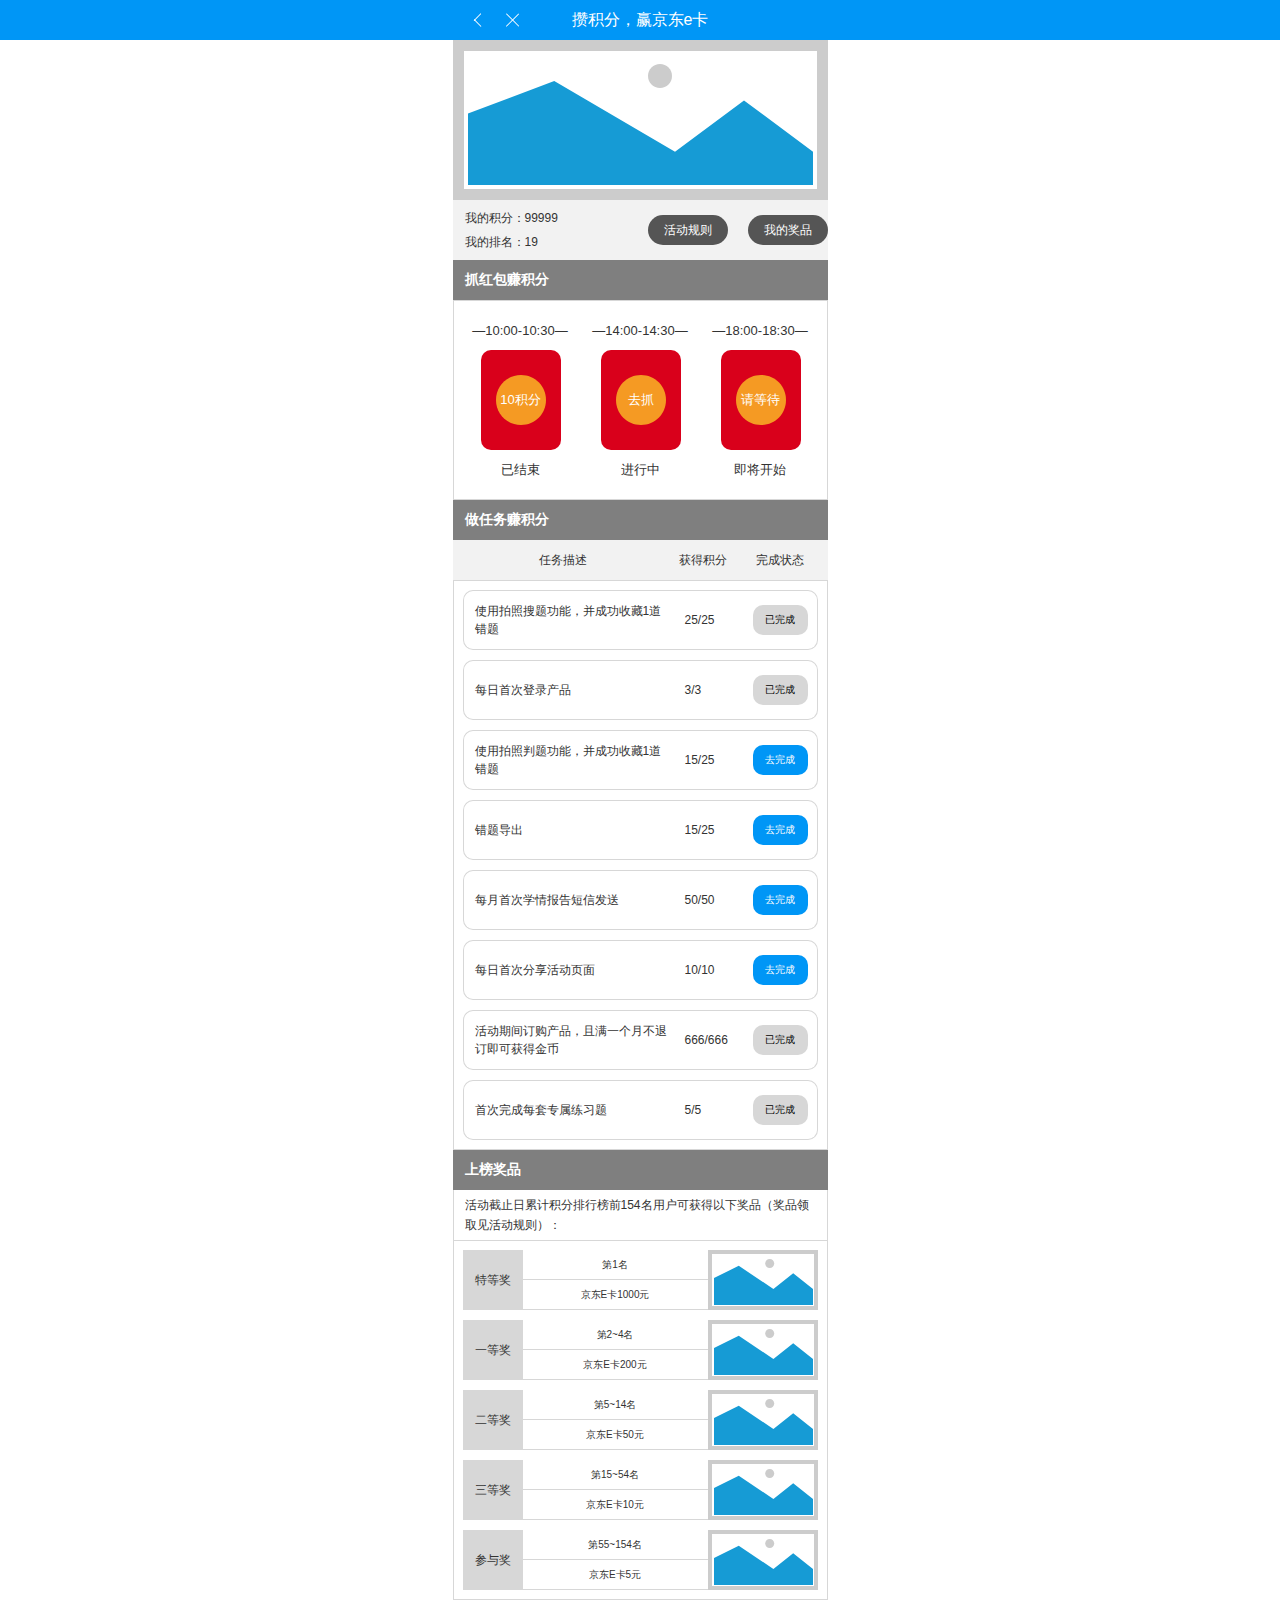
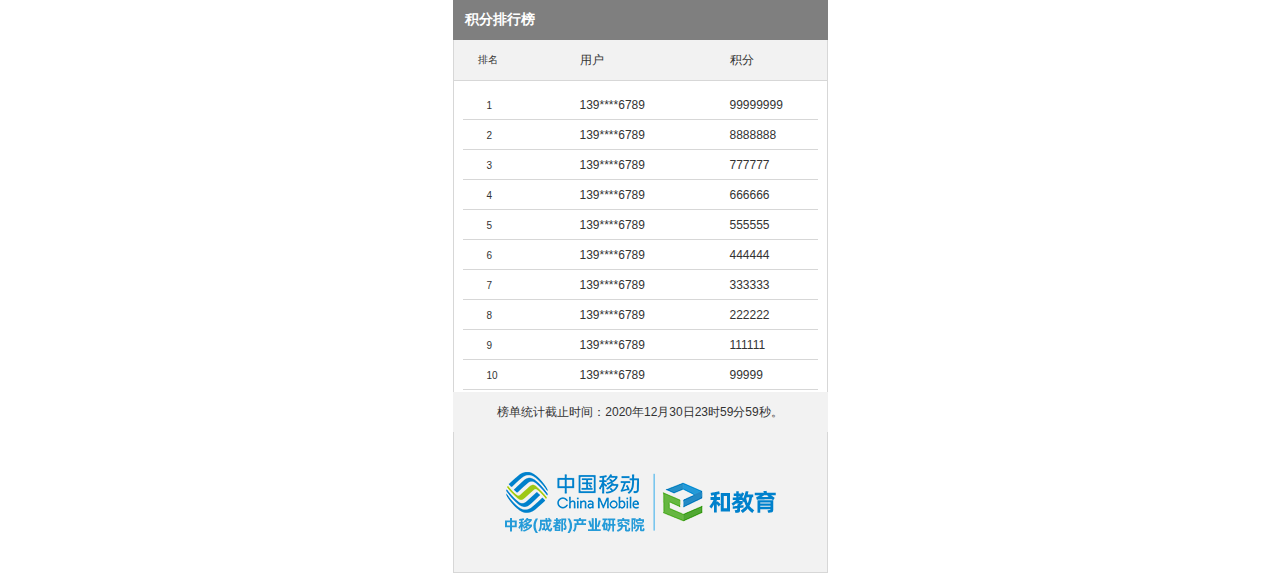
==== commit f98537f1: "V1.0.0" ====
--- a/index.html
+++ b/index.html
@@ -48,326 +48,1346 @@
   <body>
     <div id="base" class="">
 
-      <!-- Unnamed (Group) -->
-      <div id="u0" class="ax_default" data-left="0" data-top="0" data-width="0" data-height="0">
-      </div>
-
-      <!-- frame (Inline Frame) -->
-      <div id="u1" class="ax_default" data-label="frame">
-        <iframe id="u1_input" data-label="frame" scrolling="auto" frameborder="0" webkitallowfullscreen mozallowfullscreen allowfullscreen></iframe>
-      </div>
-
       <!-- Unnamed (Dynamic Panel) -->
-      <div id="u2" class="ax_default">
-        <div id="u2_state0" class="panel_state" data-label="State1" style="">
-          <div id="u2_state0_content" class="panel_state_content">
-
-            <!-- 我的 (Dynamic Panel) -->
-            <div id="u3" class="ax_default" data-label="我的">
-              <div id="u3_state0" class="panel_state" data-label="State1" style="">
-                <div id="u3_state0_content" class="panel_state_content">
+      <div id="u0" class="ax_default">
+        <div id="u0_state0" class="panel_state" data-label="State1" style="">
+          <div id="u0_state0_content" class="panel_state_content">
+
+            <!-- Unnamed (Rectangle) -->
+            <div id="u1" class="ax_default box_2">
+              <div id="u1_div" class=""></div>
+              <div id="u1_text" class="text ">
+                <p><span>攒积分，赢京东e卡</span></p>
+              </div>
+            </div>
+
+            <!-- Unnamed (Dynamic Panel) -->
+            <div id="u2" class="ax_default">
+              <div id="u2_state0" class="panel_state" data-label="State1" style="">
+                <div id="u2_state0_content" class="panel_state_content">
 
                   <!-- Unnamed (Rectangle) -->
-                  <div id="u4" class="ax_default box_2">
-                    <div id="u4_div" class=""></div>
-                    <div id="u4_text" class="text ">
-                      <p><span>我的</span></p>
+                  <div id="u3" class="ax_default box_2">
+                    <div id="u3_div" class=""></div>
+                    <div id="u3_text" class="text " style="display:none; visibility: hidden">
+                      <p></p>
                     </div>
                   </div>
 
                   <!-- Unnamed (Group) -->
-                  <div id="u5" class="ax_default" data-left="30" data-top="5" data-width="20" data-height="20">
-
-                    <!-- Unnamed (Shape) -->
-                    <div id="u6" class="ax_default _形状">
-                      <img id="u6_img" class="img " src="images/index/u6.svg"/>
+                  <div id="u4" class="ax_default" data-left="10.610912703474" data-top="8.11091270347399" data-width="7.77817459305203" data-height="13.778174593052">
+
+                    <!-- Unnamed (Vertical Line) -->
+                    <div id="u5" class="ax_default line">
+                      <img id="u5_img" class="img " src="images/index/u5.svg"/>
+                      <div id="u5_text" class="text " style="display:none; visibility: hidden">
+                        <p></p>
+                      </div>
+                    </div>
+
+                    <!-- Unnamed (Vertical Line) -->
+                    <div id="u6" class="ax_default line">
+                      <img id="u6_img" class="img " src="images/index/u5.svg"/>
                       <div id="u6_text" class="text " style="display:none; visibility: hidden">
                         <p></p>
                       </div>
                     </div>
-
-                    <!-- Unnamed (Shape) -->
-                    <div id="u7" class="ax_default _形状">
-                      <img id="u7_img" class="img " src="images/index/u7.svg"/>
-                      <div id="u7_text" class="text " style="display:none; visibility: hidden">
-                        <p></p>
-                      </div>
-                    </div>
-                  </div>
-                </div>
-              </div>
-              <div id="u3_state1" class="panel_state" data-label="State2" style="visibility: hidden;">
-                <div id="u3_state1_content" class="panel_state_content">
+                  </div>
+                </div>
+              </div>
+            </div>
+
+            <!-- Unnamed (Dynamic Panel) -->
+            <div id="u7" class="ax_default">
+              <div id="u7_state0" class="panel_state" data-label="State1" style="">
+                <div id="u7_state0_content" class="panel_state_content">
 
                   <!-- Unnamed (Rectangle) -->
                   <div id="u8" class="ax_default box_2">
                     <div id="u8_div" class=""></div>
-                    <div id="u8_text" class="text ">
-                      <p><span>我的</span></p>
-                    </div>
-                  </div>
-
-                  <!-- Unnamed (Group) -->
-                  <div id="u9" class="ax_default" data-left="30" data-top="5" data-width="20" data-height="20">
-
-                    <!-- Unnamed (Shape) -->
-                    <div id="u10" class="ax_default _形状">
-                      <img id="u10_img" class="img " src="images/index/u10.svg"/>
-                      <div id="u10_text" class="text " style="display:none; visibility: hidden">
-                        <p></p>
-                      </div>
-                    </div>
-
-                    <!-- Unnamed (Shape) -->
-                    <div id="u11" class="ax_default _形状">
-                      <img id="u11_img" class="img " src="images/index/u11.svg"/>
-                      <div id="u11_text" class="text " style="display:none; visibility: hidden">
-                        <p></p>
-                      </div>
-                    </div>
-                  </div>
-                </div>
-              </div>
-            </div>
-
-            <!-- 校园 (Dynamic Panel) -->
-            <div id="u12" class="ax_default" data-label="校园">
-              <div id="u12_state0" class="panel_state" data-label="State1" style="">
-                <div id="u12_state0_content" class="panel_state_content">
-
-                  <!-- Unnamed (Rectangle) -->
-                  <div id="u13" class="ax_default box_2">
-                    <div id="u13_div" class=""></div>
-                    <div id="u13_text" class="text ">
-                      <p><span>校园</span></p>
-                    </div>
-                  </div>
-
-                  <!-- Unnamed (Shape) -->
-                  <div id="u14" class="ax_default _形状">
-                    <img id="u14_img" class="img " src="images/index/u14.svg"/>
-                    <div id="u14_text" class="text " style="display:none; visibility: hidden">
+                    <div id="u8_text" class="text " style="display:none; visibility: hidden">
                       <p></p>
                     </div>
                   </div>
-                </div>
-              </div>
-              <div id="u12_state1" class="panel_state" data-label="State2" style="visibility: hidden;">
-                <div id="u12_state1_content" class="panel_state_content">
-
-                  <!-- Unnamed (Rectangle) -->
-                  <div id="u15" class="ax_default box_2">
-                    <div id="u15_div" class=""></div>
-                    <div id="u15_text" class="text ">
-                      <p><span>校园</span></p>
-                    </div>
-                  </div>
-
-                  <!-- Unnamed (Shape) -->
-                  <div id="u16" class="ax_default _形状">
-                    <img id="u16_img" class="img " src="images/index/u16.svg"/>
-                    <div id="u16_text" class="text " style="display:none; visibility: hidden">
+
+                  <!-- Unnamed (Vertical Line) -->
+                  <div id="u9" class="ax_default line">
+                    <img id="u9_img" class="img " src="images/index/u9.svg"/>
+                    <div id="u9_text" class="text " style="display:none; visibility: hidden">
                       <p></p>
                     </div>
                   </div>
-                </div>
-              </div>
-            </div>
-
-            <!-- 首页 (Dynamic Panel) -->
-            <div id="u17" class="ax_default" data-label="首页">
-              <div id="u17_state0" class="panel_state" data-label="State2" style="">
-                <div id="u17_state0_content" class="panel_state_content">
-
-                  <!-- Unnamed (Rectangle) -->
-                  <div id="u18" class="ax_default box_2">
-                    <div id="u18_div" class=""></div>
-                    <div id="u18_text" class="text ">
-                      <p><span>首页</span></p>
-                    </div>
-                  </div>
-
-                  <!-- Unnamed (Shape) -->
-                  <div id="u19" class="ax_default _形状">
-                    <img id="u19_img" class="img " src="images/index/u19.svg"/>
-                    <div id="u19_text" class="text " style="display:none; visibility: hidden">
+
+                  <!-- Unnamed (Vertical Line) -->
+                  <div id="u10" class="ax_default line">
+                    <img id="u10_img" class="img " src="images/index/u9.svg"/>
+                    <div id="u10_text" class="text " style="display:none; visibility: hidden">
                       <p></p>
                     </div>
                   </div>
                 </div>
               </div>
-              <div id="u17_state1" class="panel_state" data-label="State1" style="visibility: hidden;">
-                <div id="u17_state1_content" class="panel_state_content">
-
-                  <!-- Unnamed (Rectangle) -->
-                  <div id="u20" class="ax_default box_2">
-                    <div id="u20_div" class=""></div>
-                    <div id="u20_text" class="text ">
-                      <p><span>首页</span></p>
-                    </div>
-                  </div>
-
-                  <!-- Unnamed (Shape) -->
-                  <div id="u21" class="ax_default _形状">
-                    <img id="u21_img" class="img " src="images/index/u21.svg"/>
-                    <div id="u21_text" class="text " style="display:none; visibility: hidden">
-                      <p></p>
-                    </div>
-                  </div>
-                </div>
-              </div>
-            </div>
-
-            <!-- 发现 (Dynamic Panel) -->
-            <div id="u22" class="ax_default" data-label="发现">
-              <div id="u22_state0" class="panel_state" data-label="State1" style="">
-                <div id="u22_state0_content" class="panel_state_content">
-
-                  <!-- Unnamed (Rectangle) -->
-                  <div id="u23" class="ax_default box_2">
-                    <div id="u23_div" class=""></div>
-                    <div id="u23_text" class="text ">
-                      <p><span>发现</span></p>
-                    </div>
-                  </div>
-
-                  <!-- Unnamed (Shape) -->
-                  <div id="u24" class="ax_default _形状">
-                    <img id="u24_img" class="img " src="images/index/u24.svg"/>
-                    <div id="u24_text" class="text " style="display:none; visibility: hidden">
-                      <p></p>
-                    </div>
-                  </div>
-                </div>
-              </div>
-              <div id="u22_state1" class="panel_state" data-label="State2" style="visibility: hidden;">
-                <div id="u22_state1_content" class="panel_state_content">
-
-                  <!-- Unnamed (Rectangle) -->
-                  <div id="u25" class="ax_default box_2">
-                    <div id="u25_div" class=""></div>
-                    <div id="u25_text" class="text ">
-                      <p><span>发现</span></p>
-                    </div>
-                  </div>
-
-                  <!-- Unnamed (Shape) -->
-                  <div id="u26" class="ax_default _形状">
-                    <img id="u26_img" class="img " src="images/index/u26.svg"/>
-                    <div id="u26_text" class="text " style="display:none; visibility: hidden">
-                      <p></p>
-                    </div>
-                  </div>
-                </div>
-              </div>
-            </div>
-          </div>
+            </div>
+          </div>
+        </div>
+      </div>
+
+      <!-- banner (Image) -->
+      <div id="u11" class="ax_default _图片_" data-label="banner">
+        <img id="u11_img" class="img " src="images/index/banner_u11.svg"/>
+        <div id="u11_text" class="text " style="display:none; visibility: hidden">
+          <p></p>
+        </div>
+      </div>
+
+      <!-- Unnamed (Rectangle) -->
+      <div id="u12" class="ax_default box_2">
+        <div id="u12_div" class=""></div>
+        <div id="u12_text" class="text ">
+          <p><span>我的积分：99999</span></p><p><span>我的排名：19</span></p>
+        </div>
+      </div>
+
+      <!-- Unnamed (Rectangle) -->
+      <div id="u13" class="ax_default box_3">
+        <div id="u13_div" class=""></div>
+        <div id="u13_text" class="text ">
+          <p><span>活动规则</span></p>
+        </div>
+      </div>
+
+      <!-- Unnamed (Repeater) -->
+      <div id="u14" class="ax_default">
+        <script id="u14_script" type="axure-repeater-template">
+
+          <!-- prize (Rectangle) -->
+          <div id="u15" class="ax_default box_2 u15" data-label="prize">
+            <div id="u15_div" class="u15_div"></div>
+            <div id="u15_text" class="text u15_text" style="display:none; visibility: hidden">
+              <p></p>
+            </div>
+          </div>
+
+          <!-- grade (Rectangle) -->
+          <div id="u16" class="ax_default box_2 u16" data-label="grade">
+            <div id="u16_div" class="u16_div"></div>
+            <div id="u16_text" class="text u16_text" style="display:none; visibility: hidden">
+              <p></p>
+            </div>
+          </div>
+
+          <!-- rank (Rectangle) -->
+          <div id="u17" class="ax_default box_2 u17" data-label="rank">
+            <div id="u17_div" class="u17_div"></div>
+            <div id="u17_text" class="text u17_text" style="display:none; visibility: hidden">
+              <p></p>
+            </div>
+          </div>
+
+          <!-- Unnamed (Image) -->
+          <div id="u18" class="ax_default _图片_ u18">
+            <img id="u18_img" class="img u18_img" src="images/index/u18.svg"/>
+            <div id="u18_text" class="text u18_text" style="display:none; visibility: hidden">
+              <p></p>
+            </div>
+          </div>
+        </script>
+        <div id="u14-1" class="" style="width: 355px; height: 60px;">
+
+          <!-- prize (Rectangle) -->
+          <div id="u15-1" class="ax_default box_2 u15" data-label="prize" style="width: 185px; height: 30px; left: 60px; top: 30px;visibility: inherit">
+            <div id="u15-1_div" class="u15_div" style="width: 185px; height: 30px;visibility: inherit"></div>
+            <div id="u15-1_text" class="text u15_text" style="display:none; visibility: hidden">
+              <p></p>
+            </div>
+          </div>
+
+          <!-- grade (Rectangle) -->
+          <div id="u16-1" class="ax_default box_2 u16" data-label="grade" style="width: 60px; height: 60px; left: 0px; top: 0px;visibility: inherit">
+            <div id="u16-1_div" class="u16_div" style="width: 60px; height: 60px;visibility: inherit"></div>
+            <div id="u16-1_text" class="text u16_text" style="display:none; visibility: hidden">
+              <p></p>
+            </div>
+          </div>
+
+          <!-- rank (Rectangle) -->
+          <div id="u17-1" class="ax_default box_2 u17" data-label="rank" style="width: 185px; height: 30px; left: 60px; top: 0px;visibility: inherit">
+            <div id="u17-1_div" class="u17_div" style="width: 185px; height: 30px;visibility: inherit"></div>
+            <div id="u17-1_text" class="text u17_text" style="display:none; visibility: hidden">
+              <p></p>
+            </div>
+          </div>
+
+          <!-- Unnamed (Image) -->
+          <div id="u18-1" class="ax_default _图片_ u18" style="width: 110px; height: 60px; left: 245px; top: 0px;visibility: inherit">
+            <img id="u18-1_img" class="img u18_img" src="images/index/u18.svg"/>
+            <div id="u18-1_text" class="text u18_text" style="display:none; visibility: hidden">
+              <p></p>
+            </div>
+          </div>
+        </div>
+        <div id="u14-2" class="" style="width: 355px; height: 60px;">
+
+          <!-- prize (Rectangle) -->
+          <div id="u15-2" class="ax_default box_2 u15" data-label="prize" style="width: 185px; height: 30px; left: 60px; top: 30px;visibility: inherit">
+            <div id="u15-2_div" class="u15_div" style="width: 185px; height: 30px;visibility: inherit"></div>
+            <div id="u15-2_text" class="text u15_text" style="display:none; visibility: hidden">
+              <p></p>
+            </div>
+          </div>
+
+          <!-- grade (Rectangle) -->
+          <div id="u16-2" class="ax_default box_2 u16" data-label="grade" style="width: 60px; height: 60px; left: 0px; top: 0px;visibility: inherit">
+            <div id="u16-2_div" class="u16_div" style="width: 60px; height: 60px;visibility: inherit"></div>
+            <div id="u16-2_text" class="text u16_text" style="display:none; visibility: hidden">
+              <p></p>
+            </div>
+          </div>
+
+          <!-- rank (Rectangle) -->
+          <div id="u17-2" class="ax_default box_2 u17" data-label="rank" style="width: 185px; height: 30px; left: 60px; top: 0px;visibility: inherit">
+            <div id="u17-2_div" class="u17_div" style="width: 185px; height: 30px;visibility: inherit"></div>
+            <div id="u17-2_text" class="text u17_text" style="display:none; visibility: hidden">
+              <p></p>
+            </div>
+          </div>
+
+          <!-- Unnamed (Image) -->
+          <div id="u18-2" class="ax_default _图片_ u18" style="width: 110px; height: 60px; left: 245px; top: 0px;visibility: inherit">
+            <img id="u18-2_img" class="img u18_img" src="images/index/u18.svg"/>
+            <div id="u18-2_text" class="text u18_text" style="display:none; visibility: hidden">
+              <p></p>
+            </div>
+          </div>
+        </div>
+        <div id="u14-3" class="" style="width: 355px; height: 60px;">
+
+          <!-- prize (Rectangle) -->
+          <div id="u15-3" class="ax_default box_2 u15" data-label="prize" style="width: 185px; height: 30px; left: 60px; top: 30px;visibility: inherit">
+            <div id="u15-3_div" class="u15_div" style="width: 185px; height: 30px;visibility: inherit"></div>
+            <div id="u15-3_text" class="text u15_text" style="display:none; visibility: hidden">
+              <p></p>
+            </div>
+          </div>
+
+          <!-- grade (Rectangle) -->
+          <div id="u16-3" class="ax_default box_2 u16" data-label="grade" style="width: 60px; height: 60px; left: 0px; top: 0px;visibility: inherit">
+            <div id="u16-3_div" class="u16_div" style="width: 60px; height: 60px;visibility: inherit"></div>
+            <div id="u16-3_text" class="text u16_text" style="display:none; visibility: hidden">
+              <p></p>
+            </div>
+          </div>
+
+          <!-- rank (Rectangle) -->
+          <div id="u17-3" class="ax_default box_2 u17" data-label="rank" style="width: 185px; height: 30px; left: 60px; top: 0px;visibility: inherit">
+            <div id="u17-3_div" class="u17_div" style="width: 185px; height: 30px;visibility: inherit"></div>
+            <div id="u17-3_text" class="text u17_text" style="display:none; visibility: hidden">
+              <p></p>
+            </div>
+          </div>
+
+          <!-- Unnamed (Image) -->
+          <div id="u18-3" class="ax_default _图片_ u18" style="width: 110px; height: 60px; left: 245px; top: 0px;visibility: inherit">
+            <img id="u18-3_img" class="img u18_img" src="images/index/u18.svg"/>
+            <div id="u18-3_text" class="text u18_text" style="display:none; visibility: hidden">
+              <p></p>
+            </div>
+          </div>
+        </div>
+        <div id="u14-4" class="" style="width: 355px; height: 60px;">
+
+          <!-- prize (Rectangle) -->
+          <div id="u15-4" class="ax_default box_2 u15" data-label="prize" style="width: 185px; height: 30px; left: 60px; top: 30px;visibility: inherit">
+            <div id="u15-4_div" class="u15_div" style="width: 185px; height: 30px;visibility: inherit"></div>
+            <div id="u15-4_text" class="text u15_text" style="display:none; visibility: hidden">
+              <p></p>
+            </div>
+          </div>
+
+          <!-- grade (Rectangle) -->
+          <div id="u16-4" class="ax_default box_2 u16" data-label="grade" style="width: 60px; height: 60px; left: 0px; top: 0px;visibility: inherit">
+            <div id="u16-4_div" class="u16_div" style="width: 60px; height: 60px;visibility: inherit"></div>
+            <div id="u16-4_text" class="text u16_text" style="display:none; visibility: hidden">
+              <p></p>
+            </div>
+          </div>
+
+          <!-- rank (Rectangle) -->
+          <div id="u17-4" class="ax_default box_2 u17" data-label="rank" style="width: 185px; height: 30px; left: 60px; top: 0px;visibility: inherit">
+            <div id="u17-4_div" class="u17_div" style="width: 185px; height: 30px;visibility: inherit"></div>
+            <div id="u17-4_text" class="text u17_text" style="display:none; visibility: hidden">
+              <p></p>
+            </div>
+          </div>
+
+          <!-- Unnamed (Image) -->
+          <div id="u18-4" class="ax_default _图片_ u18" style="width: 110px; height: 60px; left: 245px; top: 0px;visibility: inherit">
+            <img id="u18-4_img" class="img u18_img" src="images/index/u18.svg"/>
+            <div id="u18-4_text" class="text u18_text" style="display:none; visibility: hidden">
+              <p></p>
+            </div>
+          </div>
+        </div>
+        <div id="u14-5" class="" style="width: 355px; height: 60px;">
+
+          <!-- prize (Rectangle) -->
+          <div id="u15-5" class="ax_default box_2 u15" data-label="prize" style="width: 185px; height: 30px; left: 60px; top: 30px;visibility: inherit">
+            <div id="u15-5_div" class="u15_div" style="width: 185px; height: 30px;visibility: inherit"></div>
+            <div id="u15-5_text" class="text u15_text" style="display:none; visibility: hidden">
+              <p></p>
+            </div>
+          </div>
+
+          <!-- grade (Rectangle) -->
+          <div id="u16-5" class="ax_default box_2 u16" data-label="grade" style="width: 60px; height: 60px; left: 0px; top: 0px;visibility: inherit">
+            <div id="u16-5_div" class="u16_div" style="width: 60px; height: 60px;visibility: inherit"></div>
+            <div id="u16-5_text" class="text u16_text" style="display:none; visibility: hidden">
+              <p></p>
+            </div>
+          </div>
+
+          <!-- rank (Rectangle) -->
+          <div id="u17-5" class="ax_default box_2 u17" data-label="rank" style="width: 185px; height: 30px; left: 60px; top: 0px;visibility: inherit">
+            <div id="u17-5_div" class="u17_div" style="width: 185px; height: 30px;visibility: inherit"></div>
+            <div id="u17-5_text" class="text u17_text" style="display:none; visibility: hidden">
+              <p></p>
+            </div>
+          </div>
+
+          <!-- Unnamed (Image) -->
+          <div id="u18-5" class="ax_default _图片_ u18" style="width: 110px; height: 60px; left: 245px; top: 0px;visibility: inherit">
+            <img id="u18-5_img" class="img u18_img" src="images/index/u18.svg"/>
+            <div id="u18-5_text" class="text u18_text" style="display:none; visibility: hidden">
+              <p></p>
+            </div>
+          </div>
+        </div>
+      </div>
+
+      <!-- Unnamed (Rectangle) -->
+      <div id="u19" class="ax_default box_2">
+        <div id="u19_div" class=""></div>
+        <div id="u19_text" class="text ">
+          <p><span>上榜奖品</span></p>
+        </div>
+      </div>
+
+      <!-- Unnamed (Rectangle) -->
+      <div id="u20" class="ax_default _文本段落">
+        <div id="u20_div" class=""></div>
+        <div id="u20_text" class="text ">
+          <p><span>活动截止日累计积分排行榜前154名用户可获得以下奖品（奖品领取见活动规则）：</span></p>
         </div>
       </div>
 
       <!-- Unnamed (Dynamic Panel) -->
-      <div id="u27" class="ax_default">
-        <div id="u27_state0" class="panel_state" data-label="State1" style="">
-          <div id="u27_state0_content" class="panel_state_content">
-
-            <!-- Unnamed (top) -->
-
-            <!-- time (Dynamic Panel) -->
-            <div id="u29" class="ax_default" data-label="time">
-              <div id="u29_state0" class="panel_state" data-label="State1" style="">
-                <div id="u29_state0_content" class="panel_state_content">
-
-                  <!-- 1 (Rectangle) -->
-                  <div id="u30" class="ax_default label" data-label="1">
-                    <div id="u30_div" class=""></div>
-                    <div id="u30_text" class="text ">
-                      <p><span>00:00</span></p>
-                    </div>
-                  </div>
-                </div>
-              </div>
-              <div id="u29_state1" class="panel_state" data-label="State2" style="visibility: hidden;">
-                <div id="u29_state1_content" class="panel_state_content">
-
-                  <!-- 2 (Rectangle) -->
-                  <div id="u31" class="ax_default label" data-label="2">
-                    <div id="u31_div" class=""></div>
-                    <div id="u31_text" class="text ">
-                      <p><span>00:00</span></p>
-                    </div>
-                  </div>
-                </div>
-              </div>
-            </div>
-
-            <!-- Unnamed (Shape) -->
-            <div id="u32" class="ax_default icon">
-              <img id="u32_img" class="img " src="images/index/u32.svg"/>
-              <div id="u32_text" class="text " style="display:none; visibility: hidden">
-                <p></p>
-              </div>
-            </div>
-
-            <!-- Unnamed (Rectangle) -->
-            <div id="u33" class="ax_default box_2">
-              <div id="u33_div" class=""></div>
-              <div id="u33_text" class="text " style="display:none; visibility: hidden">
-                <p></p>
-              </div>
-            </div>
-
-            <!-- Unnamed (Rectangle) -->
-            <div id="u34" class="ax_default box_2">
-              <img id="u34_img" class="img " src="images/index/u34.svg"/>
-              <div id="u34_text" class="text " style="display:none; visibility: hidden">
-                <p></p>
-              </div>
-            </div>
-
-            <!-- panner (Dynamic Panel) -->
-            <div id="u35" class="ax_default" data-label="panner">
-              <div id="u35_state0" class="panel_state" data-label="State1" style="">
-                <div id="u35_state0_content" class="panel_state_content">
-
-                  <!-- Unnamed (Rectangle) -->
-                  <div id="u36" class="ax_default box_2">
-                    <div id="u36_div" class=""></div>
-                    <div id="u36_text" class="text " style="display:none; visibility: hidden">
-                      <p></p>
-                    </div>
-                  </div>
-                </div>
-              </div>
-              <div id="u35_state1" class="panel_state" data-label="State2" style="visibility: hidden;">
-                <div id="u35_state1_content" class="panel_state_content">
-
-                  <!-- Unnamed (Rectangle) -->
-                  <div id="u37" class="ax_default box_2">
-                    <div id="u37_div" class=""></div>
-                    <div id="u37_text" class="text " style="display:none; visibility: hidden">
-                      <p></p>
-                    </div>
-                  </div>
-                </div>
-              </div>
-            </div>
-
-            <!-- percent (Rectangle) -->
-            <div id="u38" class="ax_default label" data-label="percent">
-              <div id="u38_div" class=""></div>
-              <div id="u38_text" class="text ">
-                <p><span>100%</span></p>
-              </div>
-            </div>
-
-            <!-- percent (Rectangle) -->
-            <div id="u39" class="ax_default label" data-label="percent">
-              <div id="u39_div" class=""></div>
-              <div id="u39_text" class="text ">
-                <p><span>中国移动 5G</span></p>
-              </div>
-            </div>
-            <div id="u28" style="display:none; visibility:hidden;"></div>
+      <div id="u21" class="ax_default">
+        <div id="u21_state0" class="panel_state" data-label="State1" style="">
+          <div id="u21_state0_content" class="panel_state_content">
+
+            <!-- Unnamed (Repeater) -->
+            <div id="u22" class="ax_default">
+              <script id="u22_script" type="axure-repeater-template">
+
+                <!-- prize (Rectangle) -->
+                <div id="u23" class="ax_default box_2 u23" data-label="prize">
+                  <div id="u23_div" class="u23_div"></div>
+                  <div id="u23_text" class="text u23_text" style="display:none; visibility: hidden">
+                    <p></p>
+                  </div>
+                </div>
+
+                <!-- grade (Rectangle) -->
+                <div id="u24" class="ax_default box_2 u24" data-label="grade">
+                  <div id="u24_div" class="u24_div"></div>
+                  <div id="u24_text" class="text u24_text" style="display:none; visibility: hidden">
+                    <p></p>
+                  </div>
+                </div>
+
+                <!-- rank (Rectangle) -->
+                <div id="u25" class="ax_default box_2 u25" data-label="rank">
+                  <div id="u25_div" class="u25_div"></div>
+                  <div id="u25_text" class="text u25_text" style="display:none; visibility: hidden">
+                    <p></p>
+                  </div>
+                </div>
+              </script>
+              <div id="u22-1" class="preeval" style="width: 355px; height: 30px;">
+
+                <!-- prize (Rectangle) -->
+                <div id="u23-1" class="ax_default box_2 u23" data-label="prize" style="width: 90px; height: 30px; left: 265px; top: 0px;visibility: inherit">
+                  <div id="u23-1_div" class="u23_div" style="width: 90px; height: 30px;visibility: inherit"></div>
+                  <div id="u23-1_text" class="text u23_text" style="visibility: inherit">
+                    <p><span>99999999</span></p>
+                  </div>
+                </div>
+
+                <!-- grade (Rectangle) -->
+                <div id="u24-1" class="ax_default box_2 u24" data-label="grade" style="width: 150px; height: 30px; left: 115px; top: 0px;visibility: inherit">
+                  <div id="u24-1_div" class="u24_div" style="width: 150px; height: 30px;visibility: inherit"></div>
+                  <div id="u24-1_text" class="text u24_text" style="visibility: inherit">
+                    <p><span>139****6789</span></p>
+                  </div>
+                </div>
+
+                <!-- rank (Rectangle) -->
+                <div id="u25-1" class="ax_default box_2 u25" data-label="rank" style="width: 115px; height: 30px; left: 0px; top: 0px;visibility: inherit">
+                  <div id="u25-1_div" class="u25_div" style="width: 115px; height: 30px;visibility: inherit"></div>
+                  <div id="u25-1_text" class="text u25_text" style="visibility: inherit">
+                    <p><span>1</span></p>
+                  </div>
+                </div>
+              </div>
+              <div id="u22-2" class="preeval" style="width: 355px; height: 30px;">
+
+                <!-- prize (Rectangle) -->
+                <div id="u23-2" class="ax_default box_2 u23" data-label="prize" style="width: 90px; height: 30px; left: 265px; top: 0px;visibility: inherit">
+                  <div id="u23-2_div" class="u23_div" style="width: 90px; height: 30px;visibility: inherit"></div>
+                  <div id="u23-2_text" class="text u23_text" style="visibility: inherit">
+                    <p><span>8888888</span></p>
+                  </div>
+                </div>
+
+                <!-- grade (Rectangle) -->
+                <div id="u24-2" class="ax_default box_2 u24" data-label="grade" style="width: 150px; height: 30px; left: 115px; top: 0px;visibility: inherit">
+                  <div id="u24-2_div" class="u24_div" style="width: 150px; height: 30px;visibility: inherit"></div>
+                  <div id="u24-2_text" class="text u24_text" style="visibility: inherit">
+                    <p><span>139****6789</span></p>
+                  </div>
+                </div>
+
+                <!-- rank (Rectangle) -->
+                <div id="u25-2" class="ax_default box_2 u25" data-label="rank" style="width: 115px; height: 30px; left: 0px; top: 0px;visibility: inherit">
+                  <div id="u25-2_div" class="u25_div" style="width: 115px; height: 30px;visibility: inherit"></div>
+                  <div id="u25-2_text" class="text u25_text" style="visibility: inherit">
+                    <p><span>2</span></p>
+                  </div>
+                </div>
+              </div>
+              <div id="u22-3" class="preeval" style="width: 355px; height: 30px;">
+
+                <!-- prize (Rectangle) -->
+                <div id="u23-3" class="ax_default box_2 u23" data-label="prize" style="width: 90px; height: 30px; left: 265px; top: 0px;visibility: inherit">
+                  <div id="u23-3_div" class="u23_div" style="width: 90px; height: 30px;visibility: inherit"></div>
+                  <div id="u23-3_text" class="text u23_text" style="visibility: inherit">
+                    <p><span>777777</span></p>
+                  </div>
+                </div>
+
+                <!-- grade (Rectangle) -->
+                <div id="u24-3" class="ax_default box_2 u24" data-label="grade" style="width: 150px; height: 30px; left: 115px; top: 0px;visibility: inherit">
+                  <div id="u24-3_div" class="u24_div" style="width: 150px; height: 30px;visibility: inherit"></div>
+                  <div id="u24-3_text" class="text u24_text" style="visibility: inherit">
+                    <p><span>139****6789</span></p>
+                  </div>
+                </div>
+
+                <!-- rank (Rectangle) -->
+                <div id="u25-3" class="ax_default box_2 u25" data-label="rank" style="width: 115px; height: 30px; left: 0px; top: 0px;visibility: inherit">
+                  <div id="u25-3_div" class="u25_div" style="width: 115px; height: 30px;visibility: inherit"></div>
+                  <div id="u25-3_text" class="text u25_text" style="visibility: inherit">
+                    <p><span>3</span></p>
+                  </div>
+                </div>
+              </div>
+              <div id="u22-4" class="preeval" style="width: 355px; height: 30px;">
+
+                <!-- prize (Rectangle) -->
+                <div id="u23-4" class="ax_default box_2 u23" data-label="prize" style="width: 90px; height: 30px; left: 265px; top: 0px;visibility: inherit">
+                  <div id="u23-4_div" class="u23_div" style="width: 90px; height: 30px;visibility: inherit"></div>
+                  <div id="u23-4_text" class="text u23_text" style="visibility: inherit">
+                    <p><span>666666</span></p>
+                  </div>
+                </div>
+
+                <!-- grade (Rectangle) -->
+                <div id="u24-4" class="ax_default box_2 u24" data-label="grade" style="width: 150px; height: 30px; left: 115px; top: 0px;visibility: inherit">
+                  <div id="u24-4_div" class="u24_div" style="width: 150px; height: 30px;visibility: inherit"></div>
+                  <div id="u24-4_text" class="text u24_text" style="visibility: inherit">
+                    <p><span>139****6789</span></p>
+                  </div>
+                </div>
+
+                <!-- rank (Rectangle) -->
+                <div id="u25-4" class="ax_default box_2 u25" data-label="rank" style="width: 115px; height: 30px; left: 0px; top: 0px;visibility: inherit">
+                  <div id="u25-4_div" class="u25_div" style="width: 115px; height: 30px;visibility: inherit"></div>
+                  <div id="u25-4_text" class="text u25_text" style="visibility: inherit">
+                    <p><span>4</span></p>
+                  </div>
+                </div>
+              </div>
+              <div id="u22-5" class="preeval" style="width: 355px; height: 30px;">
+
+                <!-- prize (Rectangle) -->
+                <div id="u23-5" class="ax_default box_2 u23" data-label="prize" style="width: 90px; height: 30px; left: 265px; top: 0px;visibility: inherit">
+                  <div id="u23-5_div" class="u23_div" style="width: 90px; height: 30px;visibility: inherit"></div>
+                  <div id="u23-5_text" class="text u23_text" style="visibility: inherit">
+                    <p><span>555555</span></p>
+                  </div>
+                </div>
+
+                <!-- grade (Rectangle) -->
+                <div id="u24-5" class="ax_default box_2 u24" data-label="grade" style="width: 150px; height: 30px; left: 115px; top: 0px;visibility: inherit">
+                  <div id="u24-5_div" class="u24_div" style="width: 150px; height: 30px;visibility: inherit"></div>
+                  <div id="u24-5_text" class="text u24_text" style="visibility: inherit">
+                    <p><span>139****6789</span></p>
+                  </div>
+                </div>
+
+                <!-- rank (Rectangle) -->
+                <div id="u25-5" class="ax_default box_2 u25" data-label="rank" style="width: 115px; height: 30px; left: 0px; top: 0px;visibility: inherit">
+                  <div id="u25-5_div" class="u25_div" style="width: 115px; height: 30px;visibility: inherit"></div>
+                  <div id="u25-5_text" class="text u25_text" style="visibility: inherit">
+                    <p><span>5</span></p>
+                  </div>
+                </div>
+              </div>
+              <div id="u22-6" class="preeval" style="width: 355px; height: 30px;">
+
+                <!-- prize (Rectangle) -->
+                <div id="u23-6" class="ax_default box_2 u23" data-label="prize" style="width: 90px; height: 30px; left: 265px; top: 0px;visibility: inherit">
+                  <div id="u23-6_div" class="u23_div" style="width: 90px; height: 30px;visibility: inherit"></div>
+                  <div id="u23-6_text" class="text u23_text" style="visibility: inherit">
+                    <p><span>444444</span></p>
+                  </div>
+                </div>
+
+                <!-- grade (Rectangle) -->
+                <div id="u24-6" class="ax_default box_2 u24" data-label="grade" style="width: 150px; height: 30px; left: 115px; top: 0px;visibility: inherit">
+                  <div id="u24-6_div" class="u24_div" style="width: 150px; height: 30px;visibility: inherit"></div>
+                  <div id="u24-6_text" class="text u24_text" style="visibility: inherit">
+                    <p><span>139****6789</span></p>
+                  </div>
+                </div>
+
+                <!-- rank (Rectangle) -->
+                <div id="u25-6" class="ax_default box_2 u25" data-label="rank" style="width: 115px; height: 30px; left: 0px; top: 0px;visibility: inherit">
+                  <div id="u25-6_div" class="u25_div" style="width: 115px; height: 30px;visibility: inherit"></div>
+                  <div id="u25-6_text" class="text u25_text" style="visibility: inherit">
+                    <p><span>6</span></p>
+                  </div>
+                </div>
+              </div>
+              <div id="u22-7" class="preeval" style="width: 355px; height: 30px;">
+
+                <!-- prize (Rectangle) -->
+                <div id="u23-7" class="ax_default box_2 u23" data-label="prize" style="width: 90px; height: 30px; left: 265px; top: 0px;visibility: inherit">
+                  <div id="u23-7_div" class="u23_div" style="width: 90px; height: 30px;visibility: inherit"></div>
+                  <div id="u23-7_text" class="text u23_text" style="visibility: inherit">
+                    <p><span>333333</span></p>
+                  </div>
+                </div>
+
+                <!-- grade (Rectangle) -->
+                <div id="u24-7" class="ax_default box_2 u24" data-label="grade" style="width: 150px; height: 30px; left: 115px; top: 0px;visibility: inherit">
+                  <div id="u24-7_div" class="u24_div" style="width: 150px; height: 30px;visibility: inherit"></div>
+                  <div id="u24-7_text" class="text u24_text" style="visibility: inherit">
+                    <p><span>139****6789</span></p>
+                  </div>
+                </div>
+
+                <!-- rank (Rectangle) -->
+                <div id="u25-7" class="ax_default box_2 u25" data-label="rank" style="width: 115px; height: 30px; left: 0px; top: 0px;visibility: inherit">
+                  <div id="u25-7_div" class="u25_div" style="width: 115px; height: 30px;visibility: inherit"></div>
+                  <div id="u25-7_text" class="text u25_text" style="visibility: inherit">
+                    <p><span>7</span></p>
+                  </div>
+                </div>
+              </div>
+              <div id="u22-8" class="preeval" style="width: 355px; height: 30px;">
+
+                <!-- prize (Rectangle) -->
+                <div id="u23-8" class="ax_default box_2 u23" data-label="prize" style="width: 90px; height: 30px; left: 265px; top: 0px;visibility: inherit">
+                  <div id="u23-8_div" class="u23_div" style="width: 90px; height: 30px;visibility: inherit"></div>
+                  <div id="u23-8_text" class="text u23_text" style="visibility: inherit">
+                    <p><span>222222</span></p>
+                  </div>
+                </div>
+
+                <!-- grade (Rectangle) -->
+                <div id="u24-8" class="ax_default box_2 u24" data-label="grade" style="width: 150px; height: 30px; left: 115px; top: 0px;visibility: inherit">
+                  <div id="u24-8_div" class="u24_div" style="width: 150px; height: 30px;visibility: inherit"></div>
+                  <div id="u24-8_text" class="text u24_text" style="visibility: inherit">
+                    <p><span>139****6789</span></p>
+                  </div>
+                </div>
+
+                <!-- rank (Rectangle) -->
+                <div id="u25-8" class="ax_default box_2 u25" data-label="rank" style="width: 115px; height: 30px; left: 0px; top: 0px;visibility: inherit">
+                  <div id="u25-8_div" class="u25_div" style="width: 115px; height: 30px;visibility: inherit"></div>
+                  <div id="u25-8_text" class="text u25_text" style="visibility: inherit">
+                    <p><span>8</span></p>
+                  </div>
+                </div>
+              </div>
+              <div id="u22-9" class="preeval" style="width: 355px; height: 30px;">
+
+                <!-- prize (Rectangle) -->
+                <div id="u23-9" class="ax_default box_2 u23" data-label="prize" style="width: 90px; height: 30px; left: 265px; top: 0px;visibility: inherit">
+                  <div id="u23-9_div" class="u23_div" style="width: 90px; height: 30px;visibility: inherit"></div>
+                  <div id="u23-9_text" class="text u23_text" style="visibility: inherit">
+                    <p><span>111111</span></p>
+                  </div>
+                </div>
+
+                <!-- grade (Rectangle) -->
+                <div id="u24-9" class="ax_default box_2 u24" data-label="grade" style="width: 150px; height: 30px; left: 115px; top: 0px;visibility: inherit">
+                  <div id="u24-9_div" class="u24_div" style="width: 150px; height: 30px;visibility: inherit"></div>
+                  <div id="u24-9_text" class="text u24_text" style="visibility: inherit">
+                    <p><span>139****6789</span></p>
+                  </div>
+                </div>
+
+                <!-- rank (Rectangle) -->
+                <div id="u25-9" class="ax_default box_2 u25" data-label="rank" style="width: 115px; height: 30px; left: 0px; top: 0px;visibility: inherit">
+                  <div id="u25-9_div" class="u25_div" style="width: 115px; height: 30px;visibility: inherit"></div>
+                  <div id="u25-9_text" class="text u25_text" style="visibility: inherit">
+                    <p><span>9</span></p>
+                  </div>
+                </div>
+              </div>
+              <div id="u22-10" class="preeval" style="width: 355px; height: 30px;">
+
+                <!-- prize (Rectangle) -->
+                <div id="u23-10" class="ax_default box_2 u23" data-label="prize" style="width: 90px; height: 30px; left: 265px; top: 0px;visibility: inherit">
+                  <div id="u23-10_div" class="u23_div" style="width: 90px; height: 30px;visibility: inherit"></div>
+                  <div id="u23-10_text" class="text u23_text" style="visibility: inherit">
+                    <p><span>99999</span></p>
+                  </div>
+                </div>
+
+                <!-- grade (Rectangle) -->
+                <div id="u24-10" class="ax_default box_2 u24" data-label="grade" style="width: 150px; height: 30px; left: 115px; top: 0px;visibility: inherit">
+                  <div id="u24-10_div" class="u24_div" style="width: 150px; height: 30px;visibility: inherit"></div>
+                  <div id="u24-10_text" class="text u24_text" style="visibility: inherit">
+                    <p><span>139****6789</span></p>
+                  </div>
+                </div>
+
+                <!-- rank (Rectangle) -->
+                <div id="u25-10" class="ax_default box_2 u25" data-label="rank" style="width: 115px; height: 30px; left: 0px; top: 0px;visibility: inherit">
+                  <div id="u25-10_div" class="u25_div" style="width: 115px; height: 30px;visibility: inherit"></div>
+                  <div id="u25-10_text" class="text u25_text" style="visibility: inherit">
+                    <p><span>10</span></p>
+                  </div>
+                </div>
+              </div>
+              <div id="u22-11" class="preeval" style="width: 355px; height: 30px;">
+
+                <!-- prize (Rectangle) -->
+                <div id="u23-11" class="ax_default box_2 u23" data-label="prize" style="width: 90px; height: 30px; left: 265px; top: 0px;visibility: inherit">
+                  <div id="u23-11_div" class="u23_div" style="width: 90px; height: 30px;visibility: inherit"></div>
+                  <div id="u23-11_text" class="text u23_text" style="visibility: inherit">
+                    <p><span>88888</span></p>
+                  </div>
+                </div>
+
+                <!-- grade (Rectangle) -->
+                <div id="u24-11" class="ax_default box_2 u24" data-label="grade" style="width: 150px; height: 30px; left: 115px; top: 0px;visibility: inherit">
+                  <div id="u24-11_div" class="u24_div" style="width: 150px; height: 30px;visibility: inherit"></div>
+                  <div id="u24-11_text" class="text u24_text" style="visibility: inherit">
+                    <p><span>139****6789</span></p>
+                  </div>
+                </div>
+
+                <!-- rank (Rectangle) -->
+                <div id="u25-11" class="ax_default box_2 u25" data-label="rank" style="width: 115px; height: 30px; left: 0px; top: 0px;visibility: inherit">
+                  <div id="u25-11_div" class="u25_div" style="width: 115px; height: 30px;visibility: inherit"></div>
+                  <div id="u25-11_text" class="text u25_text" style="visibility: inherit">
+                    <p><span>11</span></p>
+                  </div>
+                </div>
+              </div>
+              <div id="u22-12" class="preeval" style="width: 355px; height: 30px;">
+
+                <!-- prize (Rectangle) -->
+                <div id="u23-12" class="ax_default box_2 u23" data-label="prize" style="width: 90px; height: 30px; left: 265px; top: 0px;visibility: inherit">
+                  <div id="u23-12_div" class="u23_div" style="width: 90px; height: 30px;visibility: inherit"></div>
+                  <div id="u23-12_text" class="text u23_text" style="visibility: inherit">
+                    <p><span>77777</span></p>
+                  </div>
+                </div>
+
+                <!-- grade (Rectangle) -->
+                <div id="u24-12" class="ax_default box_2 u24" data-label="grade" style="width: 150px; height: 30px; left: 115px; top: 0px;visibility: inherit">
+                  <div id="u24-12_div" class="u24_div" style="width: 150px; height: 30px;visibility: inherit"></div>
+                  <div id="u24-12_text" class="text u24_text" style="visibility: inherit">
+                    <p><span>139****6789</span></p>
+                  </div>
+                </div>
+
+                <!-- rank (Rectangle) -->
+                <div id="u25-12" class="ax_default box_2 u25" data-label="rank" style="width: 115px; height: 30px; left: 0px; top: 0px;visibility: inherit">
+                  <div id="u25-12_div" class="u25_div" style="width: 115px; height: 30px;visibility: inherit"></div>
+                  <div id="u25-12_text" class="text u25_text" style="visibility: inherit">
+                    <p><span>12</span></p>
+                  </div>
+                </div>
+              </div>
+              <div id="u22-13" class="preeval" style="width: 355px; height: 30px;">
+
+                <!-- prize (Rectangle) -->
+                <div id="u23-13" class="ax_default box_2 u23" data-label="prize" style="width: 90px; height: 30px; left: 265px; top: 0px;visibility: inherit">
+                  <div id="u23-13_div" class="u23_div" style="width: 90px; height: 30px;visibility: inherit"></div>
+                  <div id="u23-13_text" class="text u23_text" style="visibility: inherit">
+                    <p><span>……</span></p>
+                  </div>
+                </div>
+
+                <!-- grade (Rectangle) -->
+                <div id="u24-13" class="ax_default box_2 u24" data-label="grade" style="width: 150px; height: 30px; left: 115px; top: 0px;visibility: inherit">
+                  <div id="u24-13_div" class="u24_div" style="width: 150px; height: 30px;visibility: inherit"></div>
+                  <div id="u24-13_text" class="text u24_text" style="visibility: inherit">
+                    <p><span>……</span></p>
+                  </div>
+                </div>
+
+                <!-- rank (Rectangle) -->
+                <div id="u25-13" class="ax_default box_2 u25" data-label="rank" style="width: 115px; height: 30px; left: 0px; top: 0px;visibility: inherit">
+                  <div id="u25-13_div" class="u25_div" style="width: 115px; height: 30px;visibility: inherit"></div>
+                  <div id="u25-13_text" class="text u25_text" style="visibility: inherit">
+                    <p><span>……</span></p>
+                  </div>
+                </div>
+              </div>
+              <div id="u22-14" class="preeval" style="width: 355px; height: 30px;">
+
+                <!-- prize (Rectangle) -->
+                <div id="u23-14" class="ax_default box_2 u23" data-label="prize" style="width: 90px; height: 30px; left: 265px; top: 0px;visibility: inherit">
+                  <div id="u23-14_div" class="u23_div" style="width: 90px; height: 30px;visibility: inherit"></div>
+                  <div id="u23-14_text" class="text u23_text" style="visibility: inherit">
+                    <p><span>6666</span></p>
+                  </div>
+                </div>
+
+                <!-- grade (Rectangle) -->
+                <div id="u24-14" class="ax_default box_2 u24" data-label="grade" style="width: 150px; height: 30px; left: 115px; top: 0px;visibility: inherit">
+                  <div id="u24-14_div" class="u24_div" style="width: 150px; height: 30px;visibility: inherit"></div>
+                  <div id="u24-14_text" class="text u24_text" style="visibility: inherit">
+                    <p><span>139****6789</span></p>
+                  </div>
+                </div>
+
+                <!-- rank (Rectangle) -->
+                <div id="u25-14" class="ax_default box_2 u25" data-label="rank" style="width: 115px; height: 30px; left: 0px; top: 0px;visibility: inherit">
+                  <div id="u25-14_div" class="u25_div" style="width: 115px; height: 30px;visibility: inherit"></div>
+                  <div id="u25-14_text" class="text u25_text" style="visibility: inherit">
+                    <p><span>154</span></p>
+                  </div>
+                </div>
+              </div>
+            </div>
+          </div>
+        </div>
+      </div>
+
+      <!-- Unnamed (Repeater) -->
+      <div id="u26" class="ax_default">
+        <script id="u26_script" type="axure-repeater-template">
+
+          <!-- prize (Rectangle) -->
+          <div id="u27" class="ax_default box_2 u27" data-label="prize">
+            <div id="u27_div" class="u27_div"></div>
+            <div id="u27_text" class="text u27_text" style="display:none; visibility: hidden">
+              <p></p>
+            </div>
+          </div>
+
+          <!-- grade (Rectangle) -->
+          <div id="u28" class="ax_default box_2 u28" data-label="grade">
+            <div id="u28_div" class="u28_div"></div>
+            <div id="u28_text" class="text u28_text" style="display:none; visibility: hidden">
+              <p></p>
+            </div>
+          </div>
+
+          <!-- rank (Rectangle) -->
+          <div id="u29" class="ax_default box_2 u29" data-label="rank">
+            <div id="u29_div" class="u29_div"></div>
+            <div id="u29_text" class="text u29_text" style="display:none; visibility: hidden">
+              <p></p>
+            </div>
+          </div>
+        </script>
+        <div id="u26-1" class="preeval" style="width: 373px; height: 40px;">
+
+          <!-- prize (Rectangle) -->
+          <div id="u27-1" class="ax_default box_2 u27" data-label="prize" style="width: 99px; height: 40px; left: 274px; top: 0px;visibility: inherit">
+            <div id="u27-1_div" class="u27_div" style="width: 99px; height: 40px;visibility: inherit"></div>
+            <div id="u27-1_text" class="text u27_text" style="visibility: inherit">
+              <p><span>积分</span></p>
+            </div>
+          </div>
+
+          <!-- grade (Rectangle) -->
+          <div id="u28-1" class="ax_default box_2 u28" data-label="grade" style="width: 150px; height: 40px; left: 124px; top: 0px;visibility: inherit">
+            <div id="u28-1_div" class="u28_div" style="width: 150px; height: 40px;visibility: inherit"></div>
+            <div id="u28-1_text" class="text u28_text" style="visibility: inherit">
+              <p><span>用户</span></p>
+            </div>
+          </div>
+
+          <!-- rank (Rectangle) -->
+          <div id="u29-1" class="ax_default box_2 u29" data-label="rank" style="width: 124px; height: 40px; left: 0px; top: 0px;visibility: inherit">
+            <div id="u29-1_div" class="u29_div" style="width: 124px; height: 40px;visibility: inherit"></div>
+            <div id="u29-1_text" class="text u29_text" style="visibility: inherit">
+              <p><span>排名</span></p>
+            </div>
+          </div>
+        </div>
+      </div>
+
+      <!-- Unnamed (Rectangle) -->
+      <div id="u30" class="ax_default _文本段落">
+        <div id="u30_div" class=""></div>
+        <div id="u30_text" class="text ">
+          <p><span>榜单统计截止时间：2020年12月30日23时59分59秒。</span></p>
+        </div>
+      </div>
+
+      <!-- Unnamed (Rectangle) -->
+      <div id="u31" class="ax_default _文本段落">
+        <div id="u31_div" class=""></div>
+        <div id="u31_text" class="text ">
+          <p><span>抓红包赚积分</span></p>
+        </div>
+      </div>
+
+      <!-- Unnamed (Repeater) -->
+      <div id="u32" class="ax_default">
+        <script id="u32_script" type="axure-repeater-template">
+
+          <!-- red packets (Rectangle) -->
+          <div id="u33" class="ax_default box_2 u33" data-label="red packets">
+            <div id="u33_div" class="u33_div"></div>
+            <div id="u33_text" class="text u33_text" style="display:none; visibility: hidden">
+              <p></p>
+            </div>
+          </div>
+
+          <!-- state (Rectangle) -->
+          <div id="u34" class="ax_default box_2 u34" data-label="state">
+            <div id="u34_div" class="u34_div"></div>
+            <div id="u34_text" class="text u34_text" style="display:none; visibility: hidden">
+              <p></p>
+            </div>
+          </div>
+
+          <!-- action (Ellipse) -->
+          <div id="u35" class="ax_default ellipse u35" data-label="action">
+            <img id="u35_img" class="img u35_img" src="images/index/action_u35.svg"/>
+            <div id="u35_text" class="text u35_text" style="display:none; visibility: hidden">
+              <p></p>
+            </div>
+          </div>
+
+          <!-- time (Rectangle) -->
+          <div id="u36" class="ax_default box_2 u36" data-label="time">
+            <div id="u36_div" class="u36_div"></div>
+            <div id="u36_text" class="text u36_text" style="display:none; visibility: hidden">
+              <p></p>
+            </div>
+          </div>
+        </script>
+        <div id="u32-1" class="preeval" style="width: 105px; height: 180px;">
+
+          <!-- red packets (Rectangle) -->
+          <div id="u33-1" class="ax_default box_2 u33" data-label="red packets" style="width: 80px; height: 100px; left: 13px; top: 40px;visibility: inherit">
+            <div id="u33-1_div" class="u33_div" style="width: 80px; height: 100px;visibility: inherit"></div>
+            <div id="u33-1_text" class="text u33_text" style="display:none; visibility: hidden">
+              <p></p>
+            </div>
+          </div>
+
+          <!-- state (Rectangle) -->
+          <div id="u34-1" class="ax_default box_2 u34" data-label="state" style="width: 105px; height: 40px; left: 0px; top: 140px;visibility: inherit">
+            <div id="u34-1_div" class="u34_div" style="width: 105px; height: 40px;visibility: inherit"></div>
+            <div id="u34-1_text" class="text u34_text" style="visibility: inherit">
+              <p><span>已结束</span></p>
+            </div>
+          </div>
+
+          <!-- action (Ellipse) -->
+          <div id="u35-1" class="ax_default ellipse u35" data-label="action" style="width: 50px; height: 50px; left: 28px; top: 65px;visibility: inherit">
+            <img id="u35-1_img" class="img u35_img" src="images/index/action_u35.svg"/>
+            <div id="u35-1_text" class="text u35_text" style="visibility: inherit">
+              <p><span>10积分</span></p>
+            </div>
+          </div>
+
+          <!-- time (Rectangle) -->
+          <div id="u36-1" class="ax_default box_2 u36" data-label="time" style="width: 105px; height: 40px; left: 0px; top: 0px;visibility: inherit">
+            <div id="u36-1_div" class="u36_div" style="width: 105px; height: 40px;visibility: inherit"></div>
+            <div id="u36-1_text" class="text u36_text" style="visibility: inherit">
+              <p><span>—10:00-10:30—</span></p>
+            </div>
+          </div>
+        </div>
+        <div id="u32-2" class="preeval" style="width: 105px; height: 180px;">
+
+          <!-- red packets (Rectangle) -->
+          <div id="u33-2" class="ax_default box_2 u33" data-label="red packets" style="width: 80px; height: 100px; left: 13px; top: 40px;visibility: inherit">
+            <div id="u33-2_div" class="u33_div" style="width: 80px; height: 100px;visibility: inherit"></div>
+            <div id="u33-2_text" class="text u33_text" style="display:none; visibility: hidden">
+              <p></p>
+            </div>
+          </div>
+
+          <!-- state (Rectangle) -->
+          <div id="u34-2" class="ax_default box_2 u34" data-label="state" style="width: 105px; height: 40px; left: 0px; top: 140px;visibility: inherit">
+            <div id="u34-2_div" class="u34_div" style="width: 105px; height: 40px;visibility: inherit"></div>
+            <div id="u34-2_text" class="text u34_text" style="visibility: inherit">
+              <p><span>进行中</span></p>
+            </div>
+          </div>
+
+          <!-- action (Ellipse) -->
+          <div id="u35-2" class="ax_default ellipse u35" data-label="action" style="width: 50px; height: 50px; left: 28px; top: 65px;visibility: inherit">
+            <img id="u35-2_img" class="img u35_img" src="images/index/action_u35.svg"/>
+            <div id="u35-2_text" class="text u35_text" style="visibility: inherit">
+              <p><span>去抓</span></p>
+            </div>
+          </div>
+
+          <!-- time (Rectangle) -->
+          <div id="u36-2" class="ax_default box_2 u36" data-label="time" style="width: 105px; height: 40px; left: 0px; top: 0px;visibility: inherit">
+            <div id="u36-2_div" class="u36_div" style="width: 105px; height: 40px;visibility: inherit"></div>
+            <div id="u36-2_text" class="text u36_text" style="visibility: inherit">
+              <p><span>—14:00-14:30—</span></p>
+            </div>
+          </div>
+        </div>
+        <div id="u32-3" class="preeval" style="width: 105px; height: 180px;">
+
+          <!-- red packets (Rectangle) -->
+          <div id="u33-3" class="ax_default box_2 u33" data-label="red packets" style="width: 80px; height: 100px; left: 13px; top: 40px;visibility: inherit">
+            <div id="u33-3_div" class="u33_div" style="width: 80px; height: 100px;visibility: inherit"></div>
+            <div id="u33-3_text" class="text u33_text" style="display:none; visibility: hidden">
+              <p></p>
+            </div>
+          </div>
+
+          <!-- state (Rectangle) -->
+          <div id="u34-3" class="ax_default box_2 u34" data-label="state" style="width: 105px; height: 40px; left: 0px; top: 140px;visibility: inherit">
+            <div id="u34-3_div" class="u34_div" style="width: 105px; height: 40px;visibility: inherit"></div>
+            <div id="u34-3_text" class="text u34_text" style="visibility: inherit">
+              <p><span>即将开始</span></p>
+            </div>
+          </div>
+
+          <!-- action (Ellipse) -->
+          <div id="u35-3" class="ax_default ellipse u35" data-label="action" style="width: 50px; height: 50px; left: 28px; top: 65px;visibility: inherit">
+            <img id="u35-3_img" class="img u35_img" src="images/index/action_u35.svg"/>
+            <div id="u35-3_text" class="text u35_text" style="visibility: inherit">
+              <p><span>请等待</span></p>
+            </div>
+          </div>
+
+          <!-- time (Rectangle) -->
+          <div id="u36-3" class="ax_default box_2 u36" data-label="time" style="width: 105px; height: 40px; left: 0px; top: 0px;visibility: inherit">
+            <div id="u36-3_div" class="u36_div" style="width: 105px; height: 40px;visibility: inherit"></div>
+            <div id="u36-3_text" class="text u36_text" style="visibility: inherit">
+              <p><span>—18:00-18:30—</span></p>
+            </div>
+          </div>
+        </div>
+      </div>
+
+      <!-- Unnamed (Rectangle) -->
+      <div id="u37" class="ax_default _文本段落">
+        <div id="u37_div" class=""></div>
+        <div id="u37_text" class="text ">
+          <p><span>做任务赚积分</span></p>
+        </div>
+      </div>
+
+      <!-- Unnamed (Rectangle) -->
+      <div id="u38" class="ax_default box_3">
+        <div id="u38_div" class=""></div>
+        <div id="u38_text" class="text ">
+          <p><span>我的奖品</span></p>
+        </div>
+      </div>
+
+      <!-- Unnamed (Repeater) -->
+      <div id="u39" class="ax_default">
+        <script id="u39_script" type="axure-repeater-template">
+
+          <!-- prize (Rectangle) -->
+          <div id="u40" class="ax_default box_2 u40" data-label="prize">
+            <div id="u40_div" class="u40_div"></div>
+            <div id="u40_text" class="text u40_text" style="display:none; visibility: hidden">
+              <p></p>
+            </div>
+          </div>
+
+          <!-- grade (Rectangle) -->
+          <div id="u41" class="ax_default box_2 u41" data-label="grade">
+            <div id="u41_div" class="u41_div"></div>
+            <div id="u41_text" class="text u41_text" style="display:none; visibility: hidden">
+              <p></p>
+            </div>
+          </div>
+
+          <!-- prize (Rectangle) -->
+          <div id="u42" class="ax_default box_2 u42" data-label="prize">
+            <div id="u42_div" class="u42_div"></div>
+            <div id="u42_text" class="text u42_text" style="display:none; visibility: hidden">
+              <p></p>
+            </div>
+          </div>
+
+          <!-- state (Rectangle) -->
+          <div id="u43" class="ax_default box_2 u43" data-label="state">
+            <div id="u43_div" class="u43_div"></div>
+            <div id="u43_text" class="text u43_text" style="display:none; visibility: hidden">
+              <p></p>
+            </div>
+          </div>
+        </script>
+        <div id="u39-1" class="" style="width: 355px; height: 60px;">
+
+          <!-- prize (Rectangle) -->
+          <div id="u40-1" class="ax_default box_2 u40" data-label="prize" style="width: 60px; height: 60px; left: 220px; top: 0px;visibility: inherit">
+            <div id="u40-1_div" class="u40_div" style="width: 60px; height: 60px;visibility: inherit"></div>
+            <div id="u40-1_text" class="text u40_text" style="display:none; visibility: hidden">
+              <p></p>
+            </div>
+          </div>
+
+          <!-- grade (Rectangle) -->
+          <div id="u41-1" class="ax_default box_2 u41" data-label="grade" style="width: 220px; height: 60px; left: 0px; top: 0px;visibility: inherit">
+            <div id="u41-1_div" class="u41_div" style="width: 220px; height: 60px;visibility: inherit"></div>
+            <div id="u41-1_text" class="text u41_text" style="display:none; visibility: hidden">
+              <p></p>
+            </div>
+          </div>
+
+          <!-- prize (Rectangle) -->
+          <div id="u42-1" class="ax_default box_2 u42" data-label="prize" style="width: 75px; height: 60px; left: 280px; top: 0px;visibility: inherit">
+            <div id="u42-1_div" class="u42_div" style="width: 75px; height: 60px;visibility: inherit"></div>
+            <div id="u42-1_text" class="text u42_text" style="display:none; visibility: hidden">
+              <p></p>
+            </div>
+          </div>
+
+          <!-- state (Rectangle) -->
+          <div id="u43-1" class="ax_default box_2 u43" data-label="state" style="width: 55px; height: 30px; left: 290px; top: 15px;visibility: inherit">
+            <div id="u43-1_div" class="u43_div" style="width: 55px; height: 30px;visibility: inherit"></div>
+            <div id="u43-1_text" class="text u43_text" style="display:none; visibility: hidden">
+              <p></p>
+            </div>
+          </div>
+        </div>
+        <div id="u39-2" class="" style="width: 355px; height: 60px;">
+
+          <!-- prize (Rectangle) -->
+          <div id="u40-2" class="ax_default box_2 u40" data-label="prize" style="width: 60px; height: 60px; left: 220px; top: 0px;visibility: inherit">
+            <div id="u40-2_div" class="u40_div" style="width: 60px; height: 60px;visibility: inherit"></div>
+            <div id="u40-2_text" class="text u40_text" style="display:none; visibility: hidden">
+              <p></p>
+            </div>
+          </div>
+
+          <!-- grade (Rectangle) -->
+          <div id="u41-2" class="ax_default box_2 u41" data-label="grade" style="width: 220px; height: 60px; left: 0px; top: 0px;visibility: inherit">
+            <div id="u41-2_div" class="u41_div" style="width: 220px; height: 60px;visibility: inherit"></div>
+            <div id="u41-2_text" class="text u41_text" style="display:none; visibility: hidden">
+              <p></p>
+            </div>
+          </div>
+
+          <!-- prize (Rectangle) -->
+          <div id="u42-2" class="ax_default box_2 u42" data-label="prize" style="width: 75px; height: 60px; left: 280px; top: 0px;visibility: inherit">
+            <div id="u42-2_div" class="u42_div" style="width: 75px; height: 60px;visibility: inherit"></div>
+            <div id="u42-2_text" class="text u42_text" style="display:none; visibility: hidden">
+              <p></p>
+            </div>
+          </div>
+
+          <!-- state (Rectangle) -->
+          <div id="u43-2" class="ax_default box_2 u43" data-label="state" style="width: 55px; height: 30px; left: 290px; top: 15px;visibility: inherit">
+            <div id="u43-2_div" class="u43_div" style="width: 55px; height: 30px;visibility: inherit"></div>
+            <div id="u43-2_text" class="text u43_text" style="display:none; visibility: hidden">
+              <p></p>
+            </div>
+          </div>
+        </div>
+        <div id="u39-3" class="" style="width: 355px; height: 60px;">
+
+          <!-- prize (Rectangle) -->
+          <div id="u40-3" class="ax_default box_2 u40" data-label="prize" style="width: 60px; height: 60px; left: 220px; top: 0px;visibility: inherit">
+            <div id="u40-3_div" class="u40_div" style="width: 60px; height: 60px;visibility: inherit"></div>
+            <div id="u40-3_text" class="text u40_text" style="display:none; visibility: hidden">
+              <p></p>
+            </div>
+          </div>
+
+          <!-- grade (Rectangle) -->
+          <div id="u41-3" class="ax_default box_2 u41" data-label="grade" style="width: 220px; height: 60px; left: 0px; top: 0px;visibility: inherit">
+            <div id="u41-3_div" class="u41_div" style="width: 220px; height: 60px;visibility: inherit"></div>
+            <div id="u41-3_text" class="text u41_text" style="display:none; visibility: hidden">
+              <p></p>
+            </div>
+          </div>
+
+          <!-- prize (Rectangle) -->
+          <div id="u42-3" class="ax_default box_2 u42" data-label="prize" style="width: 75px; height: 60px; left: 280px; top: 0px;visibility: inherit">
+            <div id="u42-3_div" class="u42_div" style="width: 75px; height: 60px;visibility: inherit"></div>
+            <div id="u42-3_text" class="text u42_text" style="display:none; visibility: hidden">
+              <p></p>
+            </div>
+          </div>
+
+          <!-- state (Rectangle) -->
+          <div id="u43-3" class="ax_default box_2 u43" data-label="state" style="width: 55px; height: 30px; left: 290px; top: 15px;visibility: inherit">
+            <div id="u43-3_div" class="u43_div" style="width: 55px; height: 30px;visibility: inherit"></div>
+            <div id="u43-3_text" class="text u43_text" style="display:none; visibility: hidden">
+              <p></p>
+            </div>
+          </div>
+        </div>
+        <div id="u39-4" class="" style="width: 355px; height: 60px;">
+
+          <!-- prize (Rectangle) -->
+          <div id="u40-4" class="ax_default box_2 u40" data-label="prize" style="width: 60px; height: 60px; left: 220px; top: 0px;visibility: inherit">
+            <div id="u40-4_div" class="u40_div" style="width: 60px; height: 60px;visibility: inherit"></div>
+            <div id="u40-4_text" class="text u40_text" style="display:none; visibility: hidden">
+              <p></p>
+            </div>
+          </div>
+
+          <!-- grade (Rectangle) -->
+          <div id="u41-4" class="ax_default box_2 u41" data-label="grade" style="width: 220px; height: 60px; left: 0px; top: 0px;visibility: inherit">
+            <div id="u41-4_div" class="u41_div" style="width: 220px; height: 60px;visibility: inherit"></div>
+            <div id="u41-4_text" class="text u41_text" style="display:none; visibility: hidden">
+              <p></p>
+            </div>
+          </div>
+
+          <!-- prize (Rectangle) -->
+          <div id="u42-4" class="ax_default box_2 u42" data-label="prize" style="width: 75px; height: 60px; left: 280px; top: 0px;visibility: inherit">
+            <div id="u42-4_div" class="u42_div" style="width: 75px; height: 60px;visibility: inherit"></div>
+            <div id="u42-4_text" class="text u42_text" style="display:none; visibility: hidden">
+              <p></p>
+            </div>
+          </div>
+
+          <!-- state (Rectangle) -->
+          <div id="u43-4" class="ax_default box_2 u43" data-label="state" style="width: 55px; height: 30px; left: 290px; top: 15px;visibility: inherit">
+            <div id="u43-4_div" class="u43_div" style="width: 55px; height: 30px;visibility: inherit"></div>
+            <div id="u43-4_text" class="text u43_text" style="display:none; visibility: hidden">
+              <p></p>
+            </div>
+          </div>
+        </div>
+        <div id="u39-5" class="" style="width: 355px; height: 60px;">
+
+          <!-- prize (Rectangle) -->
+          <div id="u40-5" class="ax_default box_2 u40" data-label="prize" style="width: 60px; height: 60px; left: 220px; top: 0px;visibility: inherit">
+            <div id="u40-5_div" class="u40_div" style="width: 60px; height: 60px;visibility: inherit"></div>
+            <div id="u40-5_text" class="text u40_text" style="display:none; visibility: hidden">
+              <p></p>
+            </div>
+          </div>
+
+          <!-- grade (Rectangle) -->
+          <div id="u41-5" class="ax_default box_2 u41" data-label="grade" style="width: 220px; height: 60px; left: 0px; top: 0px;visibility: inherit">
+            <div id="u41-5_div" class="u41_div" style="width: 220px; height: 60px;visibility: inherit"></div>
+            <div id="u41-5_text" class="text u41_text" style="display:none; visibility: hidden">
+              <p></p>
+            </div>
+          </div>
+
+          <!-- prize (Rectangle) -->
+          <div id="u42-5" class="ax_default box_2 u42" data-label="prize" style="width: 75px; height: 60px; left: 280px; top: 0px;visibility: inherit">
+            <div id="u42-5_div" class="u42_div" style="width: 75px; height: 60px;visibility: inherit"></div>
+            <div id="u42-5_text" class="text u42_text" style="display:none; visibility: hidden">
+              <p></p>
+            </div>
+          </div>
+
+          <!-- state (Rectangle) -->
+          <div id="u43-5" class="ax_default box_2 u43" data-label="state" style="width: 55px; height: 30px; left: 290px; top: 15px;visibility: inherit">
+            <div id="u43-5_div" class="u43_div" style="width: 55px; height: 30px;visibility: inherit"></div>
+            <div id="u43-5_text" class="text u43_text" style="display:none; visibility: hidden">
+              <p></p>
+            </div>
+          </div>
+        </div>
+        <div id="u39-6" class="" style="width: 355px; height: 60px;">
+
+          <!-- prize (Rectangle) -->
+          <div id="u40-6" class="ax_default box_2 u40" data-label="prize" style="width: 60px; height: 60px; left: 220px; top: 0px;visibility: inherit">
+            <div id="u40-6_div" class="u40_div" style="width: 60px; height: 60px;visibility: inherit"></div>
+            <div id="u40-6_text" class="text u40_text" style="display:none; visibility: hidden">
+              <p></p>
+            </div>
+          </div>
+
+          <!-- grade (Rectangle) -->
+          <div id="u41-6" class="ax_default box_2 u41" data-label="grade" style="width: 220px; height: 60px; left: 0px; top: 0px;visibility: inherit">
+            <div id="u41-6_div" class="u41_div" style="width: 220px; height: 60px;visibility: inherit"></div>
+            <div id="u41-6_text" class="text u41_text" style="display:none; visibility: hidden">
+              <p></p>
+            </div>
+          </div>
+
+          <!-- prize (Rectangle) -->
+          <div id="u42-6" class="ax_default box_2 u42" data-label="prize" style="width: 75px; height: 60px; left: 280px; top: 0px;visibility: inherit">
+            <div id="u42-6_div" class="u42_div" style="width: 75px; height: 60px;visibility: inherit"></div>
+            <div id="u42-6_text" class="text u42_text" style="display:none; visibility: hidden">
+              <p></p>
+            </div>
+          </div>
+
+          <!-- state (Rectangle) -->
+          <div id="u43-6" class="ax_default box_2 u43" data-label="state" style="width: 55px; height: 30px; left: 290px; top: 15px;visibility: inherit">
+            <div id="u43-6_div" class="u43_div" style="width: 55px; height: 30px;visibility: inherit"></div>
+            <div id="u43-6_text" class="text u43_text" style="display:none; visibility: hidden">
+              <p></p>
+            </div>
+          </div>
+        </div>
+        <div id="u39-7" class="" style="width: 355px; height: 60px;">
+
+          <!-- prize (Rectangle) -->
+          <div id="u40-7" class="ax_default box_2 u40" data-label="prize" style="width: 60px; height: 60px; left: 220px; top: 0px;visibility: inherit">
+            <div id="u40-7_div" class="u40_div" style="width: 60px; height: 60px;visibility: inherit"></div>
+            <div id="u40-7_text" class="text u40_text" style="display:none; visibility: hidden">
+              <p></p>
+            </div>
+          </div>
+
+          <!-- grade (Rectangle) -->
+          <div id="u41-7" class="ax_default box_2 u41" data-label="grade" style="width: 220px; height: 60px; left: 0px; top: 0px;visibility: inherit">
+            <div id="u41-7_div" class="u41_div" style="width: 220px; height: 60px;visibility: inherit"></div>
+            <div id="u41-7_text" class="text u41_text" style="display:none; visibility: hidden">
+              <p></p>
+            </div>
+          </div>
+
+          <!-- prize (Rectangle) -->
+          <div id="u42-7" class="ax_default box_2 u42" data-label="prize" style="width: 75px; height: 60px; left: 280px; top: 0px;visibility: inherit">
+            <div id="u42-7_div" class="u42_div" style="width: 75px; height: 60px;visibility: inherit"></div>
+            <div id="u42-7_text" class="text u42_text" style="display:none; visibility: hidden">
+              <p></p>
+            </div>
+          </div>
+
+          <!-- state (Rectangle) -->
+          <div id="u43-7" class="ax_default box_2 u43" data-label="state" style="width: 55px; height: 30px; left: 290px; top: 15px;visibility: inherit">
+            <div id="u43-7_div" class="u43_div" style="width: 55px; height: 30px;visibility: inherit"></div>
+            <div id="u43-7_text" class="text u43_text" style="display:none; visibility: hidden">
+              <p></p>
+            </div>
+          </div>
+        </div>
+        <div id="u39-8" class="" style="width: 355px; height: 60px;">
+
+          <!-- prize (Rectangle) -->
+          <div id="u40-8" class="ax_default box_2 u40" data-label="prize" style="width: 60px; height: 60px; left: 220px; top: 0px;visibility: inherit">
+            <div id="u40-8_div" class="u40_div" style="width: 60px; height: 60px;visibility: inherit"></div>
+            <div id="u40-8_text" class="text u40_text" style="display:none; visibility: hidden">
+              <p></p>
+            </div>
+          </div>
+
+          <!-- grade (Rectangle) -->
+          <div id="u41-8" class="ax_default box_2 u41" data-label="grade" style="width: 220px; height: 60px; left: 0px; top: 0px;visibility: inherit">
+            <div id="u41-8_div" class="u41_div" style="width: 220px; height: 60px;visibility: inherit"></div>
+            <div id="u41-8_text" class="text u41_text" style="display:none; visibility: hidden">
+              <p></p>
+            </div>
+          </div>
+
+          <!-- prize (Rectangle) -->
+          <div id="u42-8" class="ax_default box_2 u42" data-label="prize" style="width: 75px; height: 60px; left: 280px; top: 0px;visibility: inherit">
+            <div id="u42-8_div" class="u42_div" style="width: 75px; height: 60px;visibility: inherit"></div>
+            <div id="u42-8_text" class="text u42_text" style="display:none; visibility: hidden">
+              <p></p>
+            </div>
+          </div>
+
+          <!-- state (Rectangle) -->
+          <div id="u43-8" class="ax_default box_2 u43" data-label="state" style="width: 55px; height: 30px; left: 290px; top: 15px;visibility: inherit">
+            <div id="u43-8_div" class="u43_div" style="width: 55px; height: 30px;visibility: inherit"></div>
+            <div id="u43-8_text" class="text u43_text" style="display:none; visibility: hidden">
+              <p></p>
+            </div>
+          </div>
+        </div>
+      </div>
+
+      <!-- Unnamed (Rectangle) -->
+      <div id="u44" class="ax_default box_2">
+        <div id="u44_div" class=""></div>
+        <div id="u44_text" class="text ">
+          <p><span>积分排行榜</span></p>
+        </div>
+      </div>
+
+      <!-- Unnamed (Repeater) -->
+      <div id="u45" class="ax_default">
+        <script id="u45_script" type="axure-repeater-template">
+
+          <!-- rank (Rectangle) -->
+          <div id="u46" class="ax_default box_2 u46" data-label="rank">
+            <div id="u46_div" class="u46_div"></div>
+            <div id="u46_text" class="text u46_text" style="display:none; visibility: hidden">
+              <p></p>
+            </div>
+          </div>
+        </script>
+        <div id="u45-1" class="" style="width: 124px; height: 40px;">
+
+          <!-- rank (Rectangle) -->
+          <div id="u46-1" class="ax_default box_2 u46" data-label="rank" style="width: 124px; height: 40px; left: 0px; top: 0px;visibility: inherit">
+            <div id="u46-1_div" class="u46_div" style="width: 124px; height: 40px;visibility: inherit"></div>
+            <div id="u46-1_text" class="text u46_text" style="display:none; visibility: hidden">
+              <p></p>
+            </div>
+          </div>
+        </div>
+        <div id="u45-2" class="" style="width: 124px; height: 40px;">
+
+          <!-- rank (Rectangle) -->
+          <div id="u46-2" class="ax_default box_2 u46" data-label="rank" style="width: 124px; height: 40px; left: 0px; top: 0px;visibility: inherit">
+            <div id="u46-2_div" class="u46_div" style="width: 124px; height: 40px;visibility: inherit"></div>
+            <div id="u46-2_text" class="text u46_text" style="display:none; visibility: hidden">
+              <p></p>
+            </div>
+          </div>
+        </div>
+        <div id="u45-3" class="" style="width: 124px; height: 40px;">
+
+          <!-- rank (Rectangle) -->
+          <div id="u46-3" class="ax_default box_2 u46" data-label="rank" style="width: 124px; height: 40px; left: 0px; top: 0px;visibility: inherit">
+            <div id="u46-3_div" class="u46_div" style="width: 124px; height: 40px;visibility: inherit"></div>
+            <div id="u46-3_text" class="text u46_text" style="display:none; visibility: hidden">
+              <p></p>
+            </div>
+          </div>
+        </div>
+      </div>
+
+      <!-- Unnamed (Group) -->
+      <div id="u47" class="ax_default" data-left="0" data-top="2032" data-width="375" data-height="141">
+
+        <!-- Unnamed (Rectangle) -->
+        <div id="u48" class="ax_default _文本段落">
+          <div id="u48_div" class=""></div>
+          <div id="u48_text" class="text " style="display:none; visibility: hidden">
+            <p></p>
+          </div>
+        </div>
+
+        <!-- Unnamed (Image) -->
+        <div id="u49" class="ax_default _图片_">
+          <img id="u49_img" class="img " src="images/index/u49.png"/>
+          <div id="u49_text" class="text " style="display:none; visibility: hidden">
+            <p></p>
           </div>
         </div>
       </div>
--- a/files/index/styles.css
+++ b/files/index/styles.css
@@ -1,11 +1,11 @@
 ﻿body {
   margin:0px;
   background-image:none;
-  position:static;
-  left:auto;
-  width:335px;
-  margin-left:0;
-  margin-right:0;
+  position:relative;
+  left:0px;
+  width:375px;
+  margin-left:auto;
+  margin-right:auto;
   text-align:left;
 }
 .form_sketch {
@@ -17,122 +17,1882 @@
   z-index:0;
 }
 #u0 {
-  border-width:0px;
-  position:absolute;
-  left:0px;
-  top:0px;
-  width:0px;
-  height:0px;
-}
-#u1 {
-  border-width:0px;
-  position:absolute;
-  left:0px;
-  top:20px;
-  width:335px;
-  height:580px;
-}
-#u1_input {
-  border-width:0px;
-  position:absolute;
-  left:0px;
-  top:0px;
-  width:335px;
-  height:580px;
-  overflow:auto;
-}
-#u2 {
   position:fixed;
   left:50%;
-  margin-left:-167.5px;
-  bottom:0px;
-  width:335px;
-  height:55px;
+  margin-left:-187.5px;
+  top:0px;
+}
+#u0_state0 {
+  position:relative;
+  left:0px;
+  top:0px;
+  width:375px;
+  height:40px;
+  background-color:rgba(0, 150, 246, 1);
+  background-image:none;
+  border:none;
+  border-radius:0px;
+  -moz-box-shadow:none;
+  -webkit-box-shadow:none;
+  box-shadow:none;
+}
+#u0_state0_content {
+  border-width:0px;
+  position:absolute;
+  left:0px;
+  top:0px;
+  width:1px;
+  height:1px;
+}
+#u1_div {
+  border-width:0px;
+  position:absolute;
+  left:0px;
+  top:0px;
+  width:375px;
+  height:40px;
+  background:inherit;
+  background-color:rgba(83, 147, 238, 0);
+  border:none;
+  border-left:0px;
+  border-top:0px;
+  border-right:0px;
+  border-bottom:0px;
+  border-radius:0px;
+  -moz-box-shadow:none;
+  -webkit-box-shadow:none;
+  box-shadow:none;
+  font-family:'微软雅黑', sans-serif;
+  font-weight:400;
+  font-style:normal;
+  font-size:16px;
+  color:#FFFFFF;
+}
+#u1 {
+  border-width:0px;
+  position:absolute;
+  left:0px;
+  top:0px;
+  width:375px;
+  height:40px;
+  display:flex;
+  font-family:'微软雅黑', sans-serif;
+  font-weight:400;
+  font-style:normal;
+  font-size:16px;
+  color:#FFFFFF;
+}
+#u1 .text {
+  position:absolute;
+  align-self:center;
+  padding:2px 2px 2px 2px;
+  box-sizing:border-box;
+  width:100%;
+}
+#u1_text {
+  border-width:0px;
+  word-wrap:break-word;
+  text-transform:none;
+}
+#u2 {
+  border-width:0px;
+  position:absolute;
+  left:10px;
+  top:5px;
+  width:30px;
+  height:30px;
 }
 #u2_state0 {
   border-width:0px;
   position:absolute;
   left:0px;
   top:0px;
-  width:335px;
-  height:55px;
+  width:30px;
+  height:30px;
   -ms-overflow-x:hidden;
   overflow-x:hidden;
   -ms-overflow-y:hidden;
   overflow-y:hidden;
-  background-color:rgba(255, 255, 255, 1);
   background-image:none;
+  border:none;
+  border-radius:0px;
+  -moz-box-shadow:none;
+  -webkit-box-shadow:none;
+  box-shadow:none;
+}
+#u2_state0_content {
+  border-width:0px;
+  position:absolute;
+  left:0px;
+  top:0px;
+  width:1px;
+  height:1px;
+}
+#u3_div {
+  border-width:0px;
+  position:absolute;
+  left:0px;
+  top:0px;
+  width:30px;
+  height:30px;
+  background:inherit;
+  background-color:rgba(242, 242, 242, 0);
+  border:none;
+  border-radius:0px;
+  -moz-box-shadow:none;
+  -webkit-box-shadow:none;
+  box-shadow:none;
+}
+#u3 {
+  border-width:0px;
+  position:absolute;
+  left:0px;
+  top:0px;
+  width:30px;
+  height:30px;
+  display:flex;
+}
+#u3 .text {
+  position:absolute;
+  align-self:center;
+  padding:2px 2px 2px 2px;
+  box-sizing:border-box;
+  width:100%;
+}
+#u3_text {
+  border-width:0px;
+  word-wrap:break-word;
+  text-transform:none;
+  visibility:hidden;
+}
+#u4 {
+  border-width:0px;
+  position:absolute;
+  left:0px;
+  top:0px;
+  width:0px;
+  height:0px;
+}
+#u5_img {
+  border-width:0px;
+  position:absolute;
+  left:0px;
+  top:0px;
+  width:2px;
+  height:11px;
+}
+#u5 {
+  border-width:0px;
+  position:absolute;
+  left:14px;
+  top:7px;
+  width:1px;
+  height:10px;
+  display:flex;
+  -webkit-transform:rotate(45deg);
+  -moz-transform:rotate(45deg);
+  -ms-transform:rotate(45deg);
+  transform:rotate(45deg);
+}
+#u5 .text {
+  position:absolute;
+  align-self:center;
+  padding:2px 2px 2px 2px;
+  box-sizing:border-box;
+  width:100%;
+}
+#u5_text {
+  border-width:0px;
+  word-wrap:break-word;
+  text-transform:none;
+  visibility:hidden;
+}
+#u6_img {
+  border-width:0px;
+  position:absolute;
+  left:0px;
+  top:0px;
+  width:2px;
+  height:11px;
+}
+#u6 {
+  border-width:0px;
+  position:absolute;
+  left:14px;
+  top:13px;
+  width:1px;
+  height:10px;
+  display:flex;
+  -webkit-transform:rotate(315deg);
+  -moz-transform:rotate(315deg);
+  -ms-transform:rotate(315deg);
+  transform:rotate(315deg);
+}
+#u6 .text {
+  position:absolute;
+  align-self:center;
+  padding:2px 2px 2px 2px;
+  box-sizing:border-box;
+  width:100%;
+}
+#u6_text {
+  border-width:0px;
+  word-wrap:break-word;
+  text-transform:none;
+  visibility:hidden;
+}
+#u7 {
+  border-width:0px;
+  position:absolute;
+  left:45px;
+  top:5px;
+  width:30px;
+  height:30px;
+}
+#u7_state0 {
+  border-width:0px;
+  position:absolute;
+  left:0px;
+  top:0px;
+  width:30px;
+  height:30px;
+  -ms-overflow-x:hidden;
+  overflow-x:hidden;
+  -ms-overflow-y:hidden;
+  overflow-y:hidden;
+  background-image:none;
+  border:none;
+  border-radius:0px;
+  -moz-box-shadow:none;
+  -webkit-box-shadow:none;
+  box-shadow:none;
+}
+#u7_state0_content {
+  border-width:0px;
+  position:absolute;
+  left:0px;
+  top:0px;
+  width:1px;
+  height:1px;
+}
+#u8_div {
+  border-width:0px;
+  position:absolute;
+  left:0px;
+  top:0px;
+  width:30px;
+  height:30px;
+  background:inherit;
+  background-color:rgba(242, 242, 242, 0);
+  border:none;
+  border-radius:0px;
+  -moz-box-shadow:none;
+  -webkit-box-shadow:none;
+  box-shadow:none;
+}
+#u8 {
+  border-width:0px;
+  position:absolute;
+  left:0px;
+  top:0px;
+  width:30px;
+  height:30px;
+  display:flex;
+}
+#u8 .text {
+  position:absolute;
+  align-self:center;
+  padding:2px 2px 2px 2px;
+  box-sizing:border-box;
+  width:100%;
+}
+#u8_text {
+  border-width:0px;
+  word-wrap:break-word;
+  text-transform:none;
+  visibility:hidden;
+}
+#u9_img {
+  border-width:0px;
+  position:absolute;
+  left:0px;
+  top:0px;
+  width:2px;
+  height:19px;
+}
+#u9 {
+  border-width:0px;
+  position:absolute;
+  left:14px;
+  top:6px;
+  width:1px;
+  height:18px;
+  display:flex;
+  -webkit-transform:rotate(45deg);
+  -moz-transform:rotate(45deg);
+  -ms-transform:rotate(45deg);
+  transform:rotate(45deg);
+}
+#u9 .text {
+  position:absolute;
+  align-self:center;
+  padding:2px 2px 2px 2px;
+  box-sizing:border-box;
+  width:100%;
+}
+#u9_text {
+  border-width:0px;
+  word-wrap:break-word;
+  text-transform:none;
+  visibility:hidden;
+}
+#u10_img {
+  border-width:0px;
+  position:absolute;
+  left:0px;
+  top:0px;
+  width:2px;
+  height:19px;
+}
+#u10 {
+  border-width:0px;
+  position:absolute;
+  left:14px;
+  top:6px;
+  width:1px;
+  height:18px;
+  display:flex;
+  -webkit-transform:rotate(315deg);
+  -moz-transform:rotate(315deg);
+  -ms-transform:rotate(315deg);
+  transform:rotate(315deg);
+}
+#u10 .text {
+  position:absolute;
+  align-self:center;
+  padding:2px 2px 2px 2px;
+  box-sizing:border-box;
+  width:100%;
+}
+#u10_text {
+  border-width:0px;
+  word-wrap:break-word;
+  text-transform:none;
+  visibility:hidden;
+}
+#u11_img {
+  border-width:0px;
+  position:absolute;
+  left:0px;
+  top:0px;
+  width:375px;
+  height:160px;
+}
+#u11 {
+  border-width:0px;
+  position:absolute;
+  left:0px;
+  top:40px;
+  width:375px;
+  height:160px;
+  display:flex;
+  font-family:'微软雅黑', sans-serif;
+  font-weight:400;
+  font-style:normal;
+  font-size:12px;
+}
+#u11 .text {
+  position:absolute;
+  align-self:center;
+  padding:2px 2px 2px 2px;
+  box-sizing:border-box;
+  width:100%;
+}
+#u11_text {
+  border-width:0px;
+  word-wrap:break-word;
+  text-transform:none;
+  visibility:hidden;
+}
+#u12_div {
+  border-width:0px;
+  position:absolute;
+  left:0px;
+  top:0px;
+  width:375px;
+  height:60px;
+  background:inherit;
+  background-color:rgba(242, 242, 242, 1);
+  border:none;
+  border-radius:0px;
+  -moz-box-shadow:none;
+  -webkit-box-shadow:none;
+  box-shadow:none;
+  font-family:'微软雅黑', sans-serif;
+  font-weight:400;
+  font-style:normal;
+  font-size:12px;
+  text-align:left;
+  line-height:24px;
+}
+#u12 {
+  border-width:0px;
+  position:absolute;
+  left:0px;
+  top:200px;
+  width:375px;
+  height:60px;
+  display:flex;
+  font-family:'微软雅黑', sans-serif;
+  font-weight:400;
+  font-style:normal;
+  font-size:12px;
+  text-align:left;
+  line-height:24px;
+}
+#u12 .text {
+  position:absolute;
+  align-self:center;
+  padding:2px 2px 2px 12px;
+  box-sizing:border-box;
+  width:100%;
+}
+#u12_text {
+  border-width:0px;
+  word-wrap:break-word;
+  text-transform:none;
+}
+#u13_div {
+  border-width:0px;
+  position:absolute;
+  left:0px;
+  top:0px;
+  width:80px;
+  height:30px;
+  background:inherit;
+  background-color:rgba(85, 85, 85, 1);
+  border:none;
+  border-radius:40px;
+  -moz-box-shadow:none;
+  -webkit-box-shadow:none;
+  box-shadow:none;
+  font-family:'微软雅黑', sans-serif;
+  font-weight:400;
+  font-style:normal;
+  font-size:12px;
+  color:#FFFFFF;
+}
+#u13 {
+  border-width:0px;
+  position:absolute;
+  left:195px;
+  top:215px;
+  width:80px;
+  height:30px;
+  display:flex;
+  font-family:'微软雅黑', sans-serif;
+  font-weight:400;
+  font-style:normal;
+  font-size:12px;
+  color:#FFFFFF;
+}
+#u13 .text {
+  position:absolute;
+  align-self:center;
+  padding:2px 2px 2px 2px;
+  box-sizing:border-box;
+  width:100%;
+}
+#u13_text {
+  border-width:0px;
+  word-wrap:break-word;
+  text-transform:none;
+}
+.u15_div {
+  border-width:0px;
+  position:absolute;
+  left:0px;
+  top:0px;
+  width:185px;
+  height:30px;
+  background:inherit;
+  background-color:rgba(127, 127, 127, 0);
+  box-sizing:border-box;
+  border-width:1px;
+  border-style:solid;
+  border-color:rgba(215, 215, 215, 1);
+  border-left:0px;
+  border-top:0px;
+  border-right:0px;
+  border-radius:0px;
+  border-bottom-right-radius:0px;
+  border-bottom-left-radius:0px;
+  -moz-box-shadow:none;
+  -webkit-box-shadow:none;
+  box-shadow:none;
+  font-family:'微软雅黑', sans-serif;
+  font-weight:400;
+  font-style:normal;
+  font-size:10px;
+}
+.u15 {
+  border-width:0px;
+  position:absolute;
+  left:60px;
+  top:30px;
+  width:185px;
+  height:30px;
+  display:flex;
+  font-family:'微软雅黑', sans-serif;
+  font-weight:400;
+  font-style:normal;
+  font-size:10px;
+}
+.u15 .text {
+  position:absolute;
+  align-self:center;
+  padding:2px 2px 2px 2px;
+  box-sizing:border-box;
+  width:100%;
+}
+.u15_text {
+  border-width:0px;
+  word-wrap:break-word;
+  text-transform:none;
+  visibility:hidden;
+}
+.u16_div {
+  border-width:0px;
+  position:absolute;
+  left:0px;
+  top:0px;
+  width:60px;
+  height:60px;
+  background:inherit;
+  background-color:rgba(215, 215, 215, 1);
+  border:none;
+  border-radius:0px;
+  -moz-box-shadow:none;
+  -webkit-box-shadow:none;
+  box-shadow:none;
+  font-family:'微软雅黑', sans-serif;
+  font-weight:400;
+  font-style:normal;
+  font-size:12px;
+}
+.u16 {
+  border-width:0px;
+  position:absolute;
+  left:0px;
+  top:0px;
+  width:60px;
+  height:60px;
+  display:flex;
+  font-family:'微软雅黑', sans-serif;
+  font-weight:400;
+  font-style:normal;
+  font-size:12px;
+}
+.u16 .text {
+  position:absolute;
+  align-self:center;
+  padding:2px 2px 2px 2px;
+  box-sizing:border-box;
+  width:100%;
+}
+.u16_text {
+  border-width:0px;
+  word-wrap:break-word;
+  text-transform:none;
+  visibility:hidden;
+}
+.u17_div {
+  border-width:0px;
+  position:absolute;
+  left:0px;
+  top:0px;
+  width:185px;
+  height:30px;
+  background:inherit;
+  background-color:rgba(127, 127, 127, 0);
+  box-sizing:border-box;
+  border-width:1px;
+  border-style:solid;
+  border-color:rgba(215, 215, 215, 1);
+  border-left:0px;
+  border-top:0px;
+  border-right:0px;
+  border-radius:0px;
+  border-bottom-right-radius:0px;
+  border-bottom-left-radius:0px;
+  -moz-box-shadow:none;
+  -webkit-box-shadow:none;
+  box-shadow:none;
+  font-family:'微软雅黑', sans-serif;
+  font-weight:400;
+  font-style:normal;
+  font-size:10px;
+}
+.u17 {
+  border-width:0px;
+  position:absolute;
+  left:60px;
+  top:0px;
+  width:185px;
+  height:30px;
+  display:flex;
+  font-family:'微软雅黑', sans-serif;
+  font-weight:400;
+  font-style:normal;
+  font-size:10px;
+}
+.u17 .text {
+  position:absolute;
+  align-self:center;
+  padding:2px 2px 2px 2px;
+  box-sizing:border-box;
+  width:100%;
+}
+.u17_text {
+  border-width:0px;
+  word-wrap:break-word;
+  text-transform:none;
+  visibility:hidden;
+}
+.u18_img {
+  border-width:0px;
+  position:absolute;
+  left:0px;
+  top:0px;
+  width:110px;
+  height:60px;
+}
+.u18 {
+  border-width:0px;
+  position:absolute;
+  left:245px;
+  top:0px;
+  width:110px;
+  height:60px;
+  display:flex;
+}
+.u18 .text {
+  position:absolute;
+  align-self:center;
+  padding:2px 2px 2px 2px;
+  box-sizing:border-box;
+  width:100%;
+}
+.u18_text {
+  border-width:0px;
+  word-wrap:break-word;
+  text-transform:none;
+  visibility:hidden;
+}
+#u14-1 {
+  border-width:0px;
+  position:absolute;
+  left:9px;
+  top:9px;
+  width:355px;
+  height:60px;
+}
+#u14-2 {
+  border-width:0px;
+  position:absolute;
+  left:9px;
+  top:79px;
+  width:355px;
+  height:60px;
+}
+#u14-3 {
+  border-width:0px;
+  position:absolute;
+  left:9px;
+  top:149px;
+  width:355px;
+  height:60px;
+}
+#u14-4 {
+  border-width:0px;
+  position:absolute;
+  left:9px;
+  top:219px;
+  width:355px;
+  height:60px;
+}
+#u14-5 {
+  border-width:0px;
+  position:absolute;
+  left:9px;
+  top:289px;
+  width:355px;
+  height:60px;
+}
+#u14 {
+  border-width:0px;
+  position:absolute;
+  left:0px;
+  top:1240px;
+  width:375px;
+  height:360px;
+  background:inherit;
+  background-color:rgba(242, 242, 242, 0);
+  box-sizing:border-box;
+  border-width:1px;
+  border-style:solid;
+  border-color:rgba(215, 215, 215, 1);
+  border-radius:0px;
+}
+#u19_div {
+  border-width:0px;
+  position:absolute;
+  left:0px;
+  top:0px;
+  width:375px;
+  height:40px;
+  background:inherit;
+  background-color:rgba(127, 127, 127, 1);
+  border:none;
+  border-radius:0px;
+  -moz-box-shadow:none;
+  -webkit-box-shadow:none;
+  box-shadow:none;
+  font-family:'微软雅黑 Bold', '微软雅黑 Regular', '微软雅黑', sans-serif;
+  font-weight:700;
+  font-style:normal;
+  font-size:14px;
+  color:#FFFFFF;
+  text-align:left;
+}
+#u19 {
+  border-width:0px;
+  position:absolute;
+  left:0px;
+  top:1150px;
+  width:375px;
+  height:40px;
+  display:flex;
+  font-family:'微软雅黑 Bold', '微软雅黑 Regular', '微软雅黑', sans-serif;
+  font-weight:700;
+  font-style:normal;
+  font-size:14px;
+  color:#FFFFFF;
+  text-align:left;
+}
+#u19 .text {
+  position:absolute;
+  align-self:center;
+  padding:2px 2px 2px 12px;
+  box-sizing:border-box;
+  width:100%;
+}
+#u19_text {
+  border-width:0px;
+  word-wrap:break-word;
+  text-transform:none;
+}
+#u20_div {
+  border-width:0px;
+  position:absolute;
+  left:0px;
+  top:0px;
+  width:375px;
+  height:50px;
+  background:inherit;
+  background-color:rgba(255, 255, 255, 0);
+  box-sizing:border-box;
+  border-width:1px;
+  border-style:solid;
+  border-color:rgba(215, 215, 215, 1);
+  border-top:0px;
+  border-bottom:0px;
+  border-radius:0px;
+  border-top-left-radius:0px;
+  border-top-right-radius:0px;
+  border-bottom-right-radius:0px;
+  border-bottom-left-radius:0px;
+  -moz-box-shadow:none;
+  -webkit-box-shadow:none;
+  box-shadow:none;
+  font-family:'微软雅黑', sans-serif;
+  font-weight:400;
+  font-style:normal;
+  font-size:12px;
+  line-height:20px;
+}
+#u20 {
+  border-width:0px;
+  position:absolute;
+  left:0px;
+  top:1190px;
+  width:375px;
+  height:50px;
+  display:flex;
+  font-family:'微软雅黑', sans-serif;
+  font-weight:400;
+  font-style:normal;
+  font-size:12px;
+  line-height:20px;
+}
+#u20 .text {
+  position:absolute;
+  align-self:center;
+  padding:0px 12px 0px 12px;
+  box-sizing:border-box;
+  width:100%;
+}
+#u20_text {
+  border-width:0px;
+  word-wrap:break-word;
+  text-transform:none;
+}
+#u21 {
+  border-width:0px;
+  position:absolute;
+  left:0px;
+  top:1680px;
+  width:375px;
+  height:312px;
+}
+#u21_state0 {
+  border-width:0px;
+  position:absolute;
+  left:0px;
+  top:0px;
+  width:375px;
+  height:312px;
+  overflow:auto;
+  -webkit-overflow-scrolling:touch;
+  -ms-overflow-x:hidden;
+  overflow-x:hidden;
+  background-image:none;
+  border:none;
+  border-radius:0px;
+  -moz-box-shadow:none;
+  -webkit-box-shadow:none;
+  box-shadow:none;
+}
+#u21_state0_content {
+  border-width:0px;
+  position:absolute;
+  left:0px;
+  top:0px;
+  width:1px;
+  height:1px;
+}
+.u23_div {
+  border-width:0px;
+  position:absolute;
+  left:0px;
+  top:0px;
+  width:90px;
+  height:30px;
+  background:inherit;
+  background-color:rgba(242, 242, 242, 0);
+  box-sizing:border-box;
+  border-width:1px;
+  border-style:solid;
+  border-color:rgba(215, 215, 215, 1);
+  border-left:0px;
+  border-top:0px;
+  border-right:0px;
+  border-radius:0px;
+  border-bottom-right-radius:0px;
+  border-bottom-left-radius:0px;
+  -moz-box-shadow:none;
+  -webkit-box-shadow:none;
+  box-shadow:none;
+  font-family:'微软雅黑', sans-serif;
+  font-weight:400;
+  font-style:normal;
+  font-size:12px;
+  text-align:left;
+}
+.u23 {
+  border-width:0px;
+  position:absolute;
+  left:265px;
+  top:0px;
+  width:90px;
+  height:30px;
+  display:flex;
+  font-family:'微软雅黑', sans-serif;
+  font-weight:400;
+  font-style:normal;
+  font-size:12px;
+  text-align:left;
+}
+.u23 .text {
+  position:absolute;
+  align-self:center;
+  padding:2px 2px 2px 2px;
+  box-sizing:border-box;
+  width:100%;
+}
+.u23_text {
+  border-width:0px;
+  word-wrap:break-word;
+  text-transform:none;
+  visibility:hidden;
+}
+.u24_div {
+  border-width:0px;
+  position:absolute;
+  left:0px;
+  top:0px;
+  width:150px;
+  height:30px;
+  background:inherit;
+  background-color:rgba(242, 242, 242, 0);
+  box-sizing:border-box;
+  border-width:1px;
+  border-style:solid;
+  border-color:rgba(215, 215, 215, 1);
+  border-left:0px;
+  border-top:0px;
+  border-right:0px;
+  border-radius:0px;
+  border-bottom-right-radius:0px;
+  border-bottom-left-radius:0px;
+  -moz-box-shadow:none;
+  -webkit-box-shadow:none;
+  box-shadow:none;
+  font-family:'微软雅黑', sans-serif;
+  font-weight:400;
+  font-style:normal;
+  font-size:12px;
+  text-align:left;
+}
+.u24 {
+  border-width:0px;
+  position:absolute;
+  left:115px;
+  top:0px;
+  width:150px;
+  height:30px;
+  display:flex;
+  font-family:'微软雅黑', sans-serif;
+  font-weight:400;
+  font-style:normal;
+  font-size:12px;
+  text-align:left;
+}
+.u24 .text {
+  position:absolute;
+  align-self:center;
+  padding:2px 2px 2px 2px;
+  box-sizing:border-box;
+  width:100%;
+}
+.u24_text {
+  border-width:0px;
+  word-wrap:break-word;
+  text-transform:none;
+  visibility:hidden;
+}
+.u25_div {
+  border-width:0px;
+  position:absolute;
+  left:0px;
+  top:0px;
+  width:115px;
+  height:30px;
+  background:inherit;
+  background-color:rgba(242, 242, 242, 0);
+  box-sizing:border-box;
+  border-width:1px;
+  border-style:solid;
+  border-color:rgba(215, 215, 215, 1);
+  border-left:0px;
+  border-top:0px;
+  border-right:0px;
+  border-radius:0px;
+  border-bottom-right-radius:0px;
+  border-bottom-left-radius:0px;
+  -moz-box-shadow:none;
+  -webkit-box-shadow:none;
+  box-shadow:none;
+  font-family:'微软雅黑', sans-serif;
+  font-weight:400;
+  font-style:normal;
+  font-size:10px;
+  text-align:left;
+}
+.u25 {
+  border-width:0px;
+  position:absolute;
+  left:0px;
+  top:0px;
+  width:115px;
+  height:30px;
+  display:flex;
+  font-family:'微软雅黑', sans-serif;
+  font-weight:400;
+  font-style:normal;
+  font-size:10px;
+  text-align:left;
+}
+.u25 .text {
+  position:absolute;
+  align-self:center;
+  padding:2px 2px 2px 24px;
+  box-sizing:border-box;
+  width:100%;
+}
+.u25_text {
+  border-width:0px;
+  word-wrap:break-word;
+  text-transform:none;
+  visibility:hidden;
+}
+#u22-1 {
+  border-width:0px;
+  position:absolute;
+  left:9px;
+  top:9px;
+  width:355px;
+  height:30px;
+}
+#u22-2 {
+  border-width:0px;
+  position:absolute;
+  left:9px;
+  top:39px;
+  width:355px;
+  height:30px;
+}
+#u22-3 {
+  border-width:0px;
+  position:absolute;
+  left:9px;
+  top:69px;
+  width:355px;
+  height:30px;
+}
+#u22-4 {
+  border-width:0px;
+  position:absolute;
+  left:9px;
+  top:99px;
+  width:355px;
+  height:30px;
+}
+#u22-5 {
+  border-width:0px;
+  position:absolute;
+  left:9px;
+  top:129px;
+  width:355px;
+  height:30px;
+}
+#u22-6 {
+  border-width:0px;
+  position:absolute;
+  left:9px;
+  top:159px;
+  width:355px;
+  height:30px;
+}
+#u22-7 {
+  border-width:0px;
+  position:absolute;
+  left:9px;
+  top:189px;
+  width:355px;
+  height:30px;
+}
+#u22-8 {
+  border-width:0px;
+  position:absolute;
+  left:9px;
+  top:219px;
+  width:355px;
+  height:30px;
+}
+#u22-9 {
+  border-width:0px;
+  position:absolute;
+  left:9px;
+  top:249px;
+  width:355px;
+  height:30px;
+}
+#u22-10 {
+  border-width:0px;
+  position:absolute;
+  left:9px;
+  top:279px;
+  width:355px;
+  height:30px;
+}
+#u22-11 {
+  border-width:0px;
+  position:absolute;
+  left:9px;
+  top:309px;
+  width:355px;
+  height:30px;
+}
+#u22-12 {
+  border-width:0px;
+  position:absolute;
+  left:9px;
+  top:339px;
+  width:355px;
+  height:30px;
+}
+#u22-13 {
+  border-width:0px;
+  position:absolute;
+  left:9px;
+  top:369px;
+  width:355px;
+  height:30px;
+}
+#u22-14 {
+  border-width:0px;
+  position:absolute;
+  left:9px;
+  top:399px;
+  width:355px;
+  height:30px;
+}
+#u22 {
+  border-width:0px;
+  position:absolute;
+  left:0px;
+  top:0px;
+  width:375px;
+  height:440px;
+  background:inherit;
+  background-color:rgba(255, 255, 255, 0);
+  box-sizing:border-box;
+  border-width:1px;
+  border-style:solid;
+  border-color:rgba(215, 215, 215, 1);
+  border-radius:0px;
+}
+.u27_div {
+  border-width:0px;
+  position:absolute;
+  left:0px;
+  top:0px;
+  width:99px;
+  height:40px;
+  background:inherit;
+  background-color:rgba(242, 242, 242, 1);
+  border:none;
+  border-left:0px;
+  border-bottom:0px;
+  border-radius:0px;
+  border-top-left-radius:0px;
+  border-bottom-right-radius:0px;
+  -moz-box-shadow:none;
+  -webkit-box-shadow:none;
+  box-shadow:none;
+  font-family:'微软雅黑', sans-serif;
+  font-weight:400;
+  font-style:normal;
+  font-size:12px;
+  text-align:left;
+}
+.u27 {
+  border-width:0px;
+  position:absolute;
+  left:274px;
+  top:0px;
+  width:99px;
+  height:40px;
+  display:flex;
+  font-family:'微软雅黑', sans-serif;
+  font-weight:400;
+  font-style:normal;
+  font-size:12px;
+  text-align:left;
+}
+.u27 .text {
+  position:absolute;
+  align-self:center;
+  padding:2px 2px 2px 2px;
+  box-sizing:border-box;
+  width:100%;
+}
+.u27_text {
+  border-width:0px;
+  word-wrap:break-word;
+  text-transform:none;
+  visibility:hidden;
+}
+.u28_div {
+  border-width:0px;
+  position:absolute;
+  left:0px;
+  top:0px;
+  width:150px;
+  height:40px;
+  background:inherit;
+  background-color:rgba(242, 242, 242, 1);
+  border:none;
+  border-left:0px;
+  border-right:0px;
+  border-bottom:0px;
+  border-radius:0px;
+  border-top-left-radius:0px;
+  border-top-right-radius:0px;
+  -moz-box-shadow:none;
+  -webkit-box-shadow:none;
+  box-shadow:none;
+  font-family:'微软雅黑', sans-serif;
+  font-weight:400;
+  font-style:normal;
+  font-size:12px;
+  text-align:left;
+}
+.u28 {
+  border-width:0px;
+  position:absolute;
+  left:124px;
+  top:0px;
+  width:150px;
+  height:40px;
+  display:flex;
+  font-family:'微软雅黑', sans-serif;
+  font-weight:400;
+  font-style:normal;
+  font-size:12px;
+  text-align:left;
+}
+.u28 .text {
+  position:absolute;
+  align-self:center;
+  padding:2px 2px 2px 2px;
+  box-sizing:border-box;
+  width:100%;
+}
+.u28_text {
+  border-width:0px;
+  word-wrap:break-word;
+  text-transform:none;
+  visibility:hidden;
+}
+.u29_div {
+  border-width:0px;
+  position:absolute;
+  left:0px;
+  top:0px;
+  width:124px;
+  height:40px;
+  background:inherit;
+  background-color:rgba(242, 242, 242, 1);
+  border:none;
+  border-right:0px;
+  border-bottom:0px;
+  border-radius:0px;
+  border-top-right-radius:0px;
+  border-bottom-left-radius:0px;
+  -moz-box-shadow:none;
+  -webkit-box-shadow:none;
+  box-shadow:none;
+  font-family:'微软雅黑', sans-serif;
+  font-weight:400;
+  font-style:normal;
+  font-size:10px;
+  text-align:left;
+}
+.u29 {
+  border-width:0px;
+  position:absolute;
+  left:0px;
+  top:0px;
+  width:124px;
+  height:40px;
+  display:flex;
+  font-family:'微软雅黑', sans-serif;
+  font-weight:400;
+  font-style:normal;
+  font-size:10px;
+  text-align:left;
+}
+.u29 .text {
+  position:absolute;
+  align-self:center;
+  padding:2px 2px 2px 24px;
+  box-sizing:border-box;
+  width:100%;
+}
+.u29_text {
+  border-width:0px;
+  word-wrap:break-word;
+  text-transform:none;
+  visibility:hidden;
+}
+#u26-1 {
+  border-width:0px;
+  position:absolute;
+  left:0px;
+  top:-1px;
+  width:373px;
+  height:40px;
+}
+#u26 {
+  border-width:0px;
+  position:absolute;
+  left:0px;
+  top:1640px;
+  width:375px;
+  height:40px;
+  background:inherit;
+  background-color:rgba(255, 255, 255, 0);
+  box-sizing:border-box;
+  border-width:1px;
+  border-style:solid;
+  border-color:rgba(215, 215, 215, 1);
+  border-radius:0px;
+}
+#u30_div {
+  border-width:0px;
+  position:absolute;
+  left:0px;
+  top:0px;
+  width:375px;
+  height:40px;
+  background:inherit;
+  background-color:rgba(242, 242, 242, 1);
+  border:none;
+  border-top:0px;
+  border-radius:0px;
+  border-top-left-radius:0px;
+  border-top-right-radius:0px;
+  -moz-box-shadow:none;
+  -webkit-box-shadow:none;
+  box-shadow:none;
+  font-family:'微软雅黑', sans-serif;
+  font-weight:400;
+  font-style:normal;
+  font-size:12px;
+  text-align:center;
+}
+#u30 {
+  border-width:0px;
+  position:absolute;
+  left:0px;
+  top:1992px;
+  width:375px;
+  height:40px;
+  display:flex;
+  font-family:'微软雅黑', sans-serif;
+  font-weight:400;
+  font-style:normal;
+  font-size:12px;
+  text-align:center;
+}
+#u30 .text {
+  position:absolute;
+  align-self:center;
+  padding:0px 0px 0px 0px;
+  box-sizing:border-box;
+  width:100%;
+}
+#u30_text {
+  border-width:0px;
+  word-wrap:break-word;
+  text-transform:none;
+}
+#u31_div {
+  border-width:0px;
+  position:absolute;
+  left:0px;
+  top:0px;
+  width:375px;
+  height:40px;
+  background:inherit;
+  background-color:rgba(127, 127, 127, 1);
+  border:none;
+  border-radius:0px;
+  -moz-box-shadow:none;
+  -webkit-box-shadow:none;
+  box-shadow:none;
+  font-family:'微软雅黑 Bold', '微软雅黑 Regular', '微软雅黑', sans-serif;
+  font-weight:700;
+  font-style:normal;
+  font-size:14px;
+  color:#FFFFFF;
+}
+#u31 {
+  border-width:0px;
+  position:absolute;
+  left:0px;
+  top:260px;
+  width:375px;
+  height:40px;
+  display:flex;
+  font-family:'微软雅黑 Bold', '微软雅黑 Regular', '微软雅黑', sans-serif;
+  font-weight:700;
+  font-style:normal;
+  font-size:14px;
+  color:#FFFFFF;
+}
+#u31 .text {
+  position:absolute;
+  align-self:center;
+  padding:0px 0px 0px 12px;
+  box-sizing:border-box;
+  width:100%;
+}
+#u31_text {
+  border-width:0px;
+  word-wrap:break-word;
+  text-transform:none;
+}
+.u33_div {
+  border-width:0px;
+  position:absolute;
+  left:0px;
+  top:0px;
+  width:80px;
+  height:100px;
+  background:inherit;
+  background-color:rgba(217, 0, 27, 1);
+  border:none;
+  border-radius:10px;
+  -moz-box-shadow:none;
+  -webkit-box-shadow:none;
+  box-shadow:none;
+}
+.u33 {
+  border-width:0px;
+  position:absolute;
+  left:13px;
+  top:40px;
+  width:80px;
+  height:100px;
+  display:flex;
+}
+.u33 .text {
+  position:absolute;
+  align-self:center;
+  padding:2px 2px 2px 2px;
+  box-sizing:border-box;
+  width:100%;
+}
+.u33_text {
+  border-width:0px;
+  word-wrap:break-word;
+  text-transform:none;
+  visibility:hidden;
+}
+.u34_div {
+  border-width:0px;
+  position:absolute;
+  left:0px;
+  top:0px;
+  width:105px;
+  height:40px;
+  background:inherit;
+  background-color:rgba(242, 242, 242, 0);
+  border:none;
+  border-radius:0px;
+  -moz-box-shadow:none;
+  -webkit-box-shadow:none;
+  box-shadow:none;
+}
+.u34 {
+  border-width:0px;
+  position:absolute;
+  left:0px;
+  top:140px;
+  width:105px;
+  height:40px;
+  display:flex;
+}
+.u34 .text {
+  position:absolute;
+  align-self:center;
+  padding:2px 2px 2px 2px;
+  box-sizing:border-box;
+  width:100%;
+}
+.u34_text {
+  border-width:0px;
+  word-wrap:break-word;
+  text-transform:none;
+  visibility:hidden;
+}
+.u35_img {
+  border-width:0px;
+  position:absolute;
+  left:0px;
+  top:0px;
+  width:50px;
+  height:50px;
+}
+.u35 {
+  border-width:0px;
+  position:absolute;
+  left:28px;
+  top:65px;
+  width:50px;
+  height:50px;
+  display:flex;
+  color:#FFFFFF;
+}
+.u35 .text {
+  position:absolute;
+  align-self:center;
+  padding:2px 2px 2px 2px;
+  box-sizing:border-box;
+  width:100%;
+}
+.u35_text {
+  border-width:0px;
+  word-wrap:break-word;
+  text-transform:none;
+  visibility:hidden;
+}
+.u36_div {
+  border-width:0px;
+  position:absolute;
+  left:0px;
+  top:0px;
+  width:105px;
+  height:40px;
+  background:inherit;
+  background-color:rgba(242, 242, 242, 0);
+  border:none;
+  border-radius:0px;
+  -moz-box-shadow:none;
+  -webkit-box-shadow:none;
+  box-shadow:none;
+}
+.u36 {
+  border-width:0px;
+  position:absolute;
+  left:0px;
+  top:0px;
+  width:105px;
+  height:40px;
+  display:flex;
+}
+.u36 .text {
+  position:absolute;
+  align-self:center;
+  padding:2px 2px 2px 2px;
+  box-sizing:border-box;
+  width:100%;
+}
+.u36_text {
+  border-width:0px;
+  word-wrap:break-word;
+  text-transform:none;
+  visibility:hidden;
+}
+#u32-1 {
+  border-width:0px;
+  position:absolute;
+  left:14px;
+  top:9px;
+  width:105px;
+  height:180px;
+}
+#u32-2 {
+  border-width:0px;
+  position:absolute;
+  left:134px;
+  top:9px;
+  width:105px;
+  height:180px;
+}
+#u32-3 {
+  border-width:0px;
+  position:absolute;
+  left:254px;
+  top:9px;
+  width:105px;
+  height:180px;
+}
+#u32 {
+  border-width:0px;
+  position:absolute;
+  left:0px;
+  top:300px;
+  width:375px;
+  height:200px;
+  background:inherit;
+  background-color:rgba(242, 242, 242, 0);
+  box-sizing:border-box;
+  border-width:1px;
+  border-style:solid;
+  border-color:rgba(215, 215, 215, 1);
+  border-radius:0px;
+}
+#u37_div {
+  border-width:0px;
+  position:absolute;
+  left:0px;
+  top:0px;
+  width:375px;
+  height:40px;
+  background:inherit;
+  background-color:rgba(127, 127, 127, 1);
+  border:none;
+  border-radius:0px;
+  -moz-box-shadow:none;
+  -webkit-box-shadow:none;
+  box-shadow:none;
+  font-family:'微软雅黑 Bold', '微软雅黑 Regular', '微软雅黑', sans-serif;
+  font-weight:700;
+  font-style:normal;
+  font-size:14px;
+  color:#FFFFFF;
+}
+#u37 {
+  border-width:0px;
+  position:absolute;
+  left:0px;
+  top:500px;
+  width:375px;
+  height:40px;
+  display:flex;
+  font-family:'微软雅黑 Bold', '微软雅黑 Regular', '微软雅黑', sans-serif;
+  font-weight:700;
+  font-style:normal;
+  font-size:14px;
+  color:#FFFFFF;
+}
+#u37 .text {
+  position:absolute;
+  align-self:center;
+  padding:0px 0px 0px 12px;
+  box-sizing:border-box;
+  width:100%;
+}
+#u37_text {
+  border-width:0px;
+  word-wrap:break-word;
+  text-transform:none;
+}
+#u38_div {
+  border-width:0px;
+  position:absolute;
+  left:0px;
+  top:0px;
+  width:80px;
+  height:30px;
+  background:inherit;
+  background-color:rgba(85, 85, 85, 1);
+  border:none;
+  border-radius:40px;
+  -moz-box-shadow:none;
+  -webkit-box-shadow:none;
+  box-shadow:none;
+  font-family:'微软雅黑', sans-serif;
+  font-weight:400;
+  font-style:normal;
+  font-size:12px;
+  color:#FFFFFF;
+}
+#u38 {
+  border-width:0px;
+  position:absolute;
+  left:295px;
+  top:215px;
+  width:80px;
+  height:30px;
+  display:flex;
+  font-family:'微软雅黑', sans-serif;
+  font-weight:400;
+  font-style:normal;
+  font-size:12px;
+  color:#FFFFFF;
+}
+#u38 .text {
+  position:absolute;
+  align-self:center;
+  padding:2px 2px 2px 2px;
+  box-sizing:border-box;
+  width:100%;
+}
+#u38_text {
+  border-width:0px;
+  word-wrap:break-word;
+  text-transform:none;
+}
+.u40_div {
+  border-width:0px;
+  position:absolute;
+  left:0px;
+  top:0px;
+  width:60px;
+  height:60px;
+  background:inherit;
+  background-color:rgba(242, 242, 242, 0);
   box-sizing:border-box;
   border-width:1px;
   border-style:solid;
   border-color:rgba(215, 215, 215, 1);
   border-left:0px;
   border-right:0px;
-  border-bottom:0px;
   border-radius:0px;
   border-top-left-radius:0px;
   border-top-right-radius:0px;
-  -moz-box-shadow:none;
-  -webkit-box-shadow:none;
-  box-shadow:none;
-}
-#u2_state0_content {
-  border-width:0px;
-  position:absolute;
-  left:0px;
-  top:0px;
-  width:1px;
-  height:1px;
-}
-#u2_state0_content {
-  left:0px;
-  top:-1px;
-}
-#u3 {
-  border-width:0px;
-  position:absolute;
-  left:255px;
-  top:5px;
-  width:80px;
-  height:50px;
-}
-#u3_state0 {
-  border-width:0px;
-  position:absolute;
-  left:0px;
-  top:0px;
-  width:80px;
-  height:50px;
-  -ms-overflow-x:hidden;
-  overflow-x:hidden;
-  -ms-overflow-y:hidden;
-  overflow-y:hidden;
-  background-image:none;
-  border:none;
-  border-radius:0px;
-  -moz-box-shadow:none;
-  -webkit-box-shadow:none;
-  box-shadow:none;
-}
-#u3_state0_content {
-  border-width:0px;
-  position:absolute;
-  left:0px;
-  top:0px;
-  width:1px;
-  height:1px;
-}
-#u4_div {
-  border-width:0px;
-  position:absolute;
-  left:0px;
-  top:0px;
-  width:80px;
-  height:50px;
-  background:inherit;
-  background-color:rgba(214, 228, 246, 0);
-  border:none;
-  border-radius:5px;
+  border-bottom-right-radius:0px;
+  border-bottom-left-radius:0px;
+  -moz-box-shadow:none;
+  -webkit-box-shadow:none;
+  box-shadow:none;
+  font-family:'微软雅黑', sans-serif;
+  font-weight:400;
+  font-style:normal;
+  font-size:12px;
+  text-align:left;
+}
+.u40 {
+  border-width:0px;
+  position:absolute;
+  left:220px;
+  top:0px;
+  width:60px;
+  height:60px;
+  display:flex;
+  font-family:'微软雅黑', sans-serif;
+  font-weight:400;
+  font-style:normal;
+  font-size:12px;
+  text-align:left;
+}
+.u40 .text {
+  position:absolute;
+  align-self:center;
+  padding:2px 2px 2px 2px;
+  box-sizing:border-box;
+  width:100%;
+}
+.u40_text {
+  border-width:0px;
+  word-wrap:break-word;
+  text-transform:none;
+  visibility:hidden;
+}
+.u41_div {
+  border-width:0px;
+  position:absolute;
+  left:0px;
+  top:0px;
+  width:220px;
+  height:60px;
+  background:inherit;
+  background-color:rgba(242, 242, 242, 0);
+  box-sizing:border-box;
+  border-width:1px;
+  border-style:solid;
+  border-color:rgba(215, 215, 215, 1);
+  border-right:0px;
+  border-radius:10px;
+  border-top-right-radius:0px;
+  border-bottom-right-radius:0px;
+  -moz-box-shadow:none;
+  -webkit-box-shadow:none;
+  box-shadow:none;
+  font-family:'微软雅黑', sans-serif;
+  font-weight:400;
+  font-style:normal;
+  font-size:12px;
+  text-align:left;
+  line-height:18px;
+}
+.u41 {
+  border-width:0px;
+  position:absolute;
+  left:0px;
+  top:0px;
+  width:220px;
+  height:60px;
+  display:flex;
+  font-family:'微软雅黑', sans-serif;
+  font-weight:400;
+  font-style:normal;
+  font-size:12px;
+  text-align:left;
+  line-height:18px;
+}
+.u41 .text {
+  position:absolute;
+  align-self:center;
+  padding:2px 12px 2px 12px;
+  box-sizing:border-box;
+  width:100%;
+}
+.u41_text {
+  border-width:0px;
+  word-wrap:break-word;
+  text-transform:none;
+  visibility:hidden;
+}
+.u42_div {
+  border-width:0px;
+  position:absolute;
+  left:0px;
+  top:0px;
+  width:75px;
+  height:60px;
+  background:inherit;
+  background-color:rgba(242, 242, 242, 0);
+  box-sizing:border-box;
+  border-width:1px;
+  border-style:solid;
+  border-color:rgba(215, 215, 215, 1);
+  border-left:0px;
+  border-radius:10px;
+  border-top-left-radius:0px;
+  border-bottom-left-radius:0px;
+  -moz-box-shadow:none;
+  -webkit-box-shadow:none;
+  box-shadow:none;
+  font-family:'微软雅黑', sans-serif;
+  font-weight:400;
+  font-style:normal;
+  font-size:12px;
+  text-align:left;
+}
+.u42 {
+  border-width:0px;
+  position:absolute;
+  left:280px;
+  top:0px;
+  width:75px;
+  height:60px;
+  display:flex;
+  font-family:'微软雅黑', sans-serif;
+  font-weight:400;
+  font-style:normal;
+  font-size:12px;
+  text-align:left;
+}
+.u42 .text {
+  position:absolute;
+  align-self:center;
+  padding:2px 2px 2px 2px;
+  box-sizing:border-box;
+  width:100%;
+}
+.u42_text {
+  border-width:0px;
+  word-wrap:break-word;
+  text-transform:none;
+  visibility:hidden;
+}
+.u43_div {
+  border-width:0px;
+  position:absolute;
+  left:0px;
+  top:0px;
+  width:55px;
+  height:30px;
+  background:inherit;
+  background-color:rgba(0, 150, 246, 1);
+  border:none;
+  border-radius:10px;
   -moz-box-shadow:none;
   -webkit-box-shadow:none;
   box-shadow:none;
@@ -140,35 +1900,270 @@
   font-weight:400;
   font-style:normal;
   font-size:10px;
-  color:#555555;
-}
-#u4 {
-  border-width:0px;
-  position:absolute;
-  left:0px;
-  top:0px;
-  width:80px;
-  height:50px;
+  color:#FFFFFF;
+}
+.u43 {
+  border-width:0px;
+  position:absolute;
+  left:290px;
+  top:15px;
+  width:55px;
+  height:30px;
   display:flex;
   font-family:'微软雅黑', sans-serif;
   font-weight:400;
   font-style:normal;
   font-size:10px;
-  color:#555555;
-}
-#u4 .text {
-  position:absolute;
-  align-self:flex-end;
-  padding:2px 2px 5px 2px;
-  box-sizing:border-box;
-  width:100%;
-}
-#u4_text {
-  border-width:0px;
-  word-wrap:break-word;
-  text-transform:none;
-}
-#u5 {
+  color:#FFFFFF;
+}
+.u43 .text {
+  position:absolute;
+  align-self:center;
+  padding:2px 2px 2px 2px;
+  box-sizing:border-box;
+  width:100%;
+}
+.u43_div.selected {
+  border-width:0px;
+  position:absolute;
+  left:0px;
+  top:0px;
+  width:55px;
+  height:30px;
+  background:inherit;
+  background-color:rgba(215, 215, 215, 1);
+  border:none;
+  border-radius:10px;
+  -moz-box-shadow:none;
+  -webkit-box-shadow:none;
+  box-shadow:none;
+  font-family:'微软雅黑', sans-serif;
+  font-weight:400;
+  font-style:normal;
+  font-size:10px;
+  color:#FFFFFF;
+}
+.u43.selected {
+}
+.u43_text {
+  border-width:0px;
+  word-wrap:break-word;
+  text-transform:none;
+  visibility:hidden;
+}
+#u39-1 {
+  border-width:0px;
+  position:absolute;
+  left:9px;
+  top:9px;
+  width:355px;
+  height:60px;
+}
+#u39-2 {
+  border-width:0px;
+  position:absolute;
+  left:9px;
+  top:79px;
+  width:355px;
+  height:60px;
+}
+#u39-3 {
+  border-width:0px;
+  position:absolute;
+  left:9px;
+  top:149px;
+  width:355px;
+  height:60px;
+}
+#u39-4 {
+  border-width:0px;
+  position:absolute;
+  left:9px;
+  top:219px;
+  width:355px;
+  height:60px;
+}
+#u39-5 {
+  border-width:0px;
+  position:absolute;
+  left:9px;
+  top:289px;
+  width:355px;
+  height:60px;
+}
+#u39-6 {
+  border-width:0px;
+  position:absolute;
+  left:9px;
+  top:359px;
+  width:355px;
+  height:60px;
+}
+#u39-7 {
+  border-width:0px;
+  position:absolute;
+  left:9px;
+  top:429px;
+  width:355px;
+  height:60px;
+}
+#u39-8 {
+  border-width:0px;
+  position:absolute;
+  left:9px;
+  top:499px;
+  width:355px;
+  height:60px;
+}
+#u39 {
+  border-width:0px;
+  position:absolute;
+  left:0px;
+  top:580px;
+  width:375px;
+  height:570px;
+  background:inherit;
+  background-color:rgba(255, 255, 255, 0);
+  box-sizing:border-box;
+  border-width:1px;
+  border-style:solid;
+  border-color:rgba(215, 215, 215, 1);
+  border-radius:0px;
+}
+#u44_div {
+  border-width:0px;
+  position:absolute;
+  left:0px;
+  top:0px;
+  width:375px;
+  height:40px;
+  background:inherit;
+  background-color:rgba(127, 127, 127, 1);
+  border:none;
+  border-radius:0px;
+  -moz-box-shadow:none;
+  -webkit-box-shadow:none;
+  box-shadow:none;
+  font-family:'微软雅黑 Bold', '微软雅黑 Regular', '微软雅黑', sans-serif;
+  font-weight:700;
+  font-style:normal;
+  font-size:14px;
+  color:#FFFFFF;
+  text-align:left;
+}
+#u44 {
+  border-width:0px;
+  position:absolute;
+  left:0px;
+  top:1600px;
+  width:375px;
+  height:40px;
+  display:flex;
+  font-family:'微软雅黑 Bold', '微软雅黑 Regular', '微软雅黑', sans-serif;
+  font-weight:700;
+  font-style:normal;
+  font-size:14px;
+  color:#FFFFFF;
+  text-align:left;
+}
+#u44 .text {
+  position:absolute;
+  align-self:center;
+  padding:2px 2px 2px 12px;
+  box-sizing:border-box;
+  width:100%;
+}
+#u44_text {
+  border-width:0px;
+  word-wrap:break-word;
+  text-transform:none;
+}
+.u46_div {
+  border-width:0px;
+  position:absolute;
+  left:0px;
+  top:0px;
+  width:124px;
+  height:40px;
+  background:inherit;
+  background-color:rgba(242, 242, 242, 1);
+  border:none;
+  border-right:0px;
+  border-bottom:0px;
+  border-radius:0px;
+  border-top-right-radius:0px;
+  border-bottom-left-radius:0px;
+  -moz-box-shadow:none;
+  -webkit-box-shadow:none;
+  box-shadow:none;
+  font-family:'微软雅黑', sans-serif;
+  font-weight:400;
+  font-style:normal;
+  font-size:12px;
+}
+.u46 {
+  border-width:0px;
+  position:absolute;
+  left:0px;
+  top:0px;
+  width:124px;
+  height:40px;
+  display:flex;
+  font-family:'微软雅黑', sans-serif;
+  font-weight:400;
+  font-style:normal;
+  font-size:12px;
+}
+.u46 .text {
+  position:absolute;
+  align-self:center;
+  padding:2px 2px 2px 2px;
+  box-sizing:border-box;
+  width:100%;
+}
+.u46_text {
+  border-width:0px;
+  word-wrap:break-word;
+  text-transform:none;
+  visibility:hidden;
+}
+#u45-1 {
+  border-width:0px;
+  position:absolute;
+  left:0px;
+  top:0px;
+  width:124px;
+  height:40px;
+}
+#u45-2 {
+  border-width:0px;
+  position:absolute;
+  left:124px;
+  top:0px;
+  width:124px;
+  height:40px;
+}
+#u45-3 {
+  border-width:0px;
+  position:absolute;
+  left:248px;
+  top:0px;
+  width:124px;
+  height:40px;
+}
+#u45 {
+  border-width:0px;
+  position:absolute;
+  left:0px;
+  top:540px;
+  width:372px;
+  height:40px;
+  background:inherit;
+  background-color:rgba(255, 255, 255, 0);
+  border:none;
+  border-radius:0px;
+}
+#u47 {
   border-width:0px;
   position:absolute;
   left:0px;
@@ -176,1398 +2171,86 @@
   width:0px;
   height:0px;
 }
-#u6_img {
-  border-width:0px;
-  position:absolute;
-  left:0px;
-  top:0px;
-  width:20px;
-  height:10px;
-}
-#u6 {
-  border-width:0px;
-  position:absolute;
-  left:30px;
-  top:15px;
-  width:20px;
-  height:10px;
-  display:flex;
-}
-#u6 .text {
-  position:absolute;
-  align-self:center;
-  padding:2px 2px 2px 2px;
-  box-sizing:border-box;
-  width:100%;
-}
-#u6_text {
-  border-width:0px;
-  word-wrap:break-word;
-  text-transform:none;
-  visibility:hidden;
-}
-#u7_img {
-  border-width:0px;
-  position:absolute;
-  left:0px;
-  top:0px;
-  width:9px;
-  height:9px;
-}
-#u7 {
-  border-width:0px;
-  position:absolute;
-  left:36px;
-  top:5px;
-  width:9px;
-  height:9px;
-  display:flex;
-}
-#u7 .text {
-  position:absolute;
-  align-self:center;
-  padding:2px 2px 2px 2px;
-  box-sizing:border-box;
-  width:100%;
-}
-#u7_text {
-  border-width:0px;
-  word-wrap:break-word;
-  text-transform:none;
-  visibility:hidden;
-}
-#u3_state1 {
-  border-width:0px;
-  position:absolute;
-  left:0px;
-  top:0px;
-  width:80px;
-  height:50px;
-  -ms-overflow-x:hidden;
-  overflow-x:hidden;
-  -ms-overflow-y:hidden;
-  overflow-y:hidden;
-  background-image:none;
-  border:none;
-  border-radius:0px;
-  -moz-box-shadow:none;
-  -webkit-box-shadow:none;
-  box-shadow:none;
-  visibility:hidden;
-}
-#u3_state1_content {
-  border-width:0px;
-  position:absolute;
-  left:0px;
-  top:0px;
-  width:1px;
-  height:1px;
-}
-#u8_div {
-  border-width:0px;
-  position:absolute;
-  left:0px;
-  top:0px;
-  width:80px;
-  height:50px;
-  background:inherit;
-  background-color:rgba(254, 255, 255, 0);
-  border:none;
-  border-radius:5px;
-  -moz-box-shadow:none;
-  -webkit-box-shadow:none;
-  box-shadow:none;
-  font-family:'微软雅黑', sans-serif;
-  font-weight:400;
-  font-style:normal;
-  font-size:10px;
-  color:#5393EE;
-}
-#u8 {
-  border-width:0px;
-  position:absolute;
-  left:0px;
-  top:0px;
-  width:80px;
-  height:50px;
-  display:flex;
-  font-family:'微软雅黑', sans-serif;
-  font-weight:400;
-  font-style:normal;
-  font-size:10px;
-  color:#5393EE;
-}
-#u8 .text {
-  position:absolute;
-  align-self:flex-end;
-  padding:2px 2px 5px 2px;
-  box-sizing:border-box;
-  width:100%;
-}
-#u8_text {
-  border-width:0px;
-  word-wrap:break-word;
-  text-transform:none;
-}
-#u9 {
-  border-width:0px;
-  position:absolute;
-  left:0px;
-  top:0px;
-  width:0px;
-  height:0px;
-}
-#u10_img {
-  border-width:0px;
-  position:absolute;
-  left:0px;
-  top:0px;
-  width:20px;
-  height:10px;
-}
-#u10 {
-  border-width:0px;
-  position:absolute;
-  left:30px;
-  top:15px;
-  width:20px;
-  height:10px;
-  display:flex;
-}
-#u10 .text {
-  position:absolute;
-  align-self:center;
-  padding:2px 2px 2px 2px;
-  box-sizing:border-box;
-  width:100%;
-}
-#u10_text {
-  border-width:0px;
-  word-wrap:break-word;
-  text-transform:none;
-  visibility:hidden;
-}
-#u11_img {
-  border-width:0px;
-  position:absolute;
-  left:0px;
-  top:0px;
-  width:9px;
-  height:9px;
-}
-#u11 {
-  border-width:0px;
-  position:absolute;
-  left:36px;
-  top:5px;
-  width:9px;
-  height:9px;
-  display:flex;
-}
-#u11 .text {
-  position:absolute;
-  align-self:center;
-  padding:2px 2px 2px 2px;
-  box-sizing:border-box;
-  width:100%;
-}
-#u11_text {
-  border-width:0px;
-  word-wrap:break-word;
-  text-transform:none;
-  visibility:hidden;
-}
-#u12 {
-  border-width:0px;
-  position:absolute;
-  left:85px;
-  top:5px;
-  width:80px;
-  height:50px;
-}
-#u12_state0 {
-  border-width:0px;
-  position:absolute;
-  left:0px;
-  top:0px;
-  width:80px;
-  height:50px;
-  -ms-overflow-x:hidden;
-  overflow-x:hidden;
-  -ms-overflow-y:hidden;
-  overflow-y:hidden;
-  background-image:none;
-  border:none;
-  border-left:0px;
-  border-top:0px;
-  border-right:0px;
-  border-bottom:0px;
-  border-radius:0px;
-  -moz-box-shadow:none;
-  -webkit-box-shadow:none;
-  box-shadow:none;
-}
-#u12_state0_content {
-  border-width:0px;
-  position:absolute;
-  left:0px;
-  top:0px;
-  width:1px;
-  height:1px;
-}
-#u13_div {
-  border-width:0px;
-  position:absolute;
-  left:0px;
-  top:0px;
-  width:80px;
-  height:50px;
-  background:inherit;
-  background-color:rgba(214, 228, 246, 0);
-  border:none;
-  border-radius:5px;
-  -moz-box-shadow:none;
-  -webkit-box-shadow:none;
-  box-shadow:none;
-  font-family:'微软雅黑', sans-serif;
-  font-weight:400;
-  font-style:normal;
-  font-size:10px;
-  color:#555555;
-}
-#u13 {
-  border-width:0px;
-  position:absolute;
-  left:0px;
-  top:0px;
-  width:80px;
-  height:50px;
-  display:flex;
-  font-family:'微软雅黑', sans-serif;
-  font-weight:400;
-  font-style:normal;
-  font-size:10px;
-  color:#555555;
-}
-#u13 .text {
-  position:absolute;
-  align-self:flex-end;
-  padding:2px 2px 5px 2px;
-  box-sizing:border-box;
-  width:100%;
-}
-#u13_text {
-  border-width:0px;
-  word-wrap:break-word;
-  text-transform:none;
-}
-#u14_img {
-  border-width:0px;
-  position:absolute;
-  left:0px;
-  top:0px;
-  width:20px;
-  height:20px;
-}
-#u14 {
-  border-width:0px;
-  position:absolute;
-  left:30px;
-  top:5px;
-  width:20px;
-  height:20px;
-  display:flex;
-}
-#u14 .text {
-  position:absolute;
-  align-self:center;
-  padding:2px 2px 2px 2px;
-  box-sizing:border-box;
-  width:100%;
-}
-#u14_text {
-  border-width:0px;
-  word-wrap:break-word;
-  text-transform:none;
-  visibility:hidden;
-}
-#u12_state1 {
-  border-width:0px;
-  position:absolute;
-  left:0px;
-  top:0px;
-  width:80px;
-  height:50px;
-  -ms-overflow-x:hidden;
-  overflow-x:hidden;
-  -ms-overflow-y:hidden;
-  overflow-y:hidden;
-  background-image:none;
-  border:none;
-  border-radius:0px;
-  -moz-box-shadow:none;
-  -webkit-box-shadow:none;
-  box-shadow:none;
-  visibility:hidden;
-}
-#u12_state1_content {
-  border-width:0px;
-  position:absolute;
-  left:0px;
-  top:0px;
-  width:1px;
-  height:1px;
-}
-#u15_div {
-  border-width:0px;
-  position:absolute;
-  left:0px;
-  top:0px;
-  width:80px;
-  height:50px;
-  background:inherit;
-  background-color:rgba(83, 147, 238, 0);
-  border:none;
-  border-radius:5px;
-  -moz-box-shadow:none;
-  -webkit-box-shadow:none;
-  box-shadow:none;
-  font-family:'微软雅黑', sans-serif;
-  font-weight:400;
-  font-style:normal;
-  font-size:10px;
-  color:#5393EE;
-}
-#u15 {
-  border-width:0px;
-  position:absolute;
-  left:0px;
-  top:0px;
-  width:80px;
-  height:50px;
-  display:flex;
-  font-family:'微软雅黑', sans-serif;
-  font-weight:400;
-  font-style:normal;
-  font-size:10px;
-  color:#5393EE;
-}
-#u15 .text {
-  position:absolute;
-  align-self:flex-end;
-  padding:2px 2px 5px 2px;
-  box-sizing:border-box;
-  width:100%;
-}
-#u15_text {
-  border-width:0px;
-  word-wrap:break-word;
-  text-transform:none;
-}
-#u16_img {
-  border-width:0px;
-  position:absolute;
-  left:0px;
-  top:0px;
-  width:20px;
-  height:20px;
-}
-#u16 {
-  border-width:0px;
-  position:absolute;
-  left:30px;
-  top:5px;
-  width:20px;
-  height:20px;
-  display:flex;
-}
-#u16 .text {
-  position:absolute;
-  align-self:center;
-  padding:2px 2px 2px 2px;
-  box-sizing:border-box;
-  width:100%;
-}
-#u16_text {
-  border-width:0px;
-  word-wrap:break-word;
-  text-transform:none;
-  visibility:hidden;
-}
-#u17 {
-  border-width:0px;
-  position:absolute;
-  left:0px;
-  top:5px;
-  width:80px;
-  height:50px;
-}
-#u17_state0 {
-  border-width:0px;
-  position:absolute;
-  left:0px;
-  top:0px;
-  width:80px;
-  height:50px;
-  -ms-overflow-x:hidden;
-  overflow-x:hidden;
-  -ms-overflow-y:hidden;
-  overflow-y:hidden;
-  background-image:none;
-  border:none;
-  border-left:0px;
-  border-top:0px;
-  border-right:0px;
-  border-bottom:0px;
-  border-radius:0px;
-  -moz-box-shadow:none;
-  -webkit-box-shadow:none;
-  box-shadow:none;
-}
-#u17_state0_content {
-  border-width:0px;
-  position:absolute;
-  left:0px;
-  top:0px;
-  width:1px;
-  height:1px;
-}
-#u18_div {
-  border-width:0px;
-  position:absolute;
-  left:0px;
-  top:0px;
-  width:80px;
-  height:50px;
-  background:inherit;
-  background-color:rgba(83, 147, 238, 0);
-  border:none;
-  border-radius:5px;
-  -moz-box-shadow:none;
-  -webkit-box-shadow:none;
-  box-shadow:none;
-  font-family:'微软雅黑', sans-serif;
-  font-weight:400;
-  font-style:normal;
-  font-size:10px;
-  color:#5393EE;
-}
-#u18 {
-  border-width:0px;
-  position:absolute;
-  left:0px;
-  top:0px;
-  width:80px;
-  height:50px;
-  display:flex;
-  font-family:'微软雅黑', sans-serif;
-  font-weight:400;
-  font-style:normal;
-  font-size:10px;
-  color:#5393EE;
-}
-#u18 .text {
-  position:absolute;
-  align-self:flex-end;
-  padding:2px 2px 5px 2px;
-  box-sizing:border-box;
-  width:100%;
-}
-#u18_text {
-  border-width:0px;
-  word-wrap:break-word;
-  text-transform:none;
-}
-#u19_img {
-  border-width:0px;
-  position:absolute;
-  left:0px;
-  top:0px;
-  width:20px;
-  height:20px;
-}
-#u19 {
-  border-width:0px;
-  position:absolute;
-  left:30px;
-  top:5px;
-  width:20px;
-  height:20px;
-  display:flex;
-}
-#u19 .text {
-  position:absolute;
-  align-self:center;
-  padding:2px 2px 2px 2px;
-  box-sizing:border-box;
-  width:100%;
-}
-#u19_text {
-  border-width:0px;
-  word-wrap:break-word;
-  text-transform:none;
-  visibility:hidden;
-}
-#u17_state1 {
-  border-width:0px;
-  position:absolute;
-  left:0px;
-  top:0px;
-  width:80px;
-  height:50px;
-  -ms-overflow-x:hidden;
-  overflow-x:hidden;
-  -ms-overflow-y:hidden;
-  overflow-y:hidden;
-  background-image:none;
-  border:none;
-  border-radius:0px;
-  -moz-box-shadow:none;
-  -webkit-box-shadow:none;
-  box-shadow:none;
-  visibility:hidden;
-}
-#u17_state1_content {
-  border-width:0px;
-  position:absolute;
-  left:0px;
-  top:0px;
-  width:1px;
-  height:1px;
-}
-#u20_div {
-  border-width:0px;
-  position:absolute;
-  left:0px;
-  top:0px;
-  width:80px;
-  height:50px;
-  background:inherit;
-  background-color:rgba(214, 228, 246, 0);
-  border:none;
-  border-radius:5px;
-  -moz-box-shadow:none;
-  -webkit-box-shadow:none;
-  box-shadow:none;
-  font-family:'微软雅黑', sans-serif;
-  font-weight:400;
-  font-style:normal;
-  font-size:10px;
-  color:#555555;
-}
-#u20 {
-  border-width:0px;
-  position:absolute;
-  left:0px;
-  top:0px;
-  width:80px;
-  height:50px;
-  display:flex;
-  font-family:'微软雅黑', sans-serif;
-  font-weight:400;
-  font-style:normal;
-  font-size:10px;
-  color:#555555;
-}
-#u20 .text {
-  position:absolute;
-  align-self:flex-end;
-  padding:2px 2px 5px 2px;
-  box-sizing:border-box;
-  width:100%;
-}
-#u20_text {
-  border-width:0px;
-  word-wrap:break-word;
-  text-transform:none;
-}
-#u21_img {
-  border-width:0px;
-  position:absolute;
-  left:0px;
-  top:0px;
-  width:20px;
-  height:20px;
-}
-#u21 {
-  border-width:0px;
-  position:absolute;
-  left:30px;
-  top:5px;
-  width:20px;
-  height:20px;
-  display:flex;
-}
-#u21 .text {
-  position:absolute;
-  align-self:center;
-  padding:2px 2px 2px 2px;
-  box-sizing:border-box;
-  width:100%;
-}
-#u21_text {
-  border-width:0px;
-  word-wrap:break-word;
-  text-transform:none;
-  visibility:hidden;
-}
-#u22 {
-  border-width:0px;
-  position:absolute;
-  left:170px;
-  top:5px;
-  width:80px;
-  height:50px;
-}
-#u22_state0 {
-  border-width:0px;
-  position:absolute;
-  left:0px;
-  top:0px;
-  width:80px;
-  height:50px;
-  -ms-overflow-x:hidden;
-  overflow-x:hidden;
-  -ms-overflow-y:hidden;
-  overflow-y:hidden;
-  background-image:none;
-  border:none;
-  border-left:0px;
-  border-top:0px;
-  border-right:0px;
-  border-bottom:0px;
-  border-radius:0px;
-  -moz-box-shadow:none;
-  -webkit-box-shadow:none;
-  box-shadow:none;
-}
-#u22_state0_content {
-  border-width:0px;
-  position:absolute;
-  left:0px;
-  top:0px;
-  width:1px;
-  height:1px;
-}
-#u23_div {
-  border-width:0px;
-  position:absolute;
-  left:0px;
-  top:0px;
-  width:80px;
-  height:50px;
-  background:inherit;
-  background-color:rgba(214, 228, 246, 0);
-  border:none;
-  border-radius:5px;
-  -moz-box-shadow:none;
-  -webkit-box-shadow:none;
-  box-shadow:none;
-  font-family:'微软雅黑', sans-serif;
-  font-weight:400;
-  font-style:normal;
-  font-size:10px;
-  color:#555555;
-}
-#u23 {
-  border-width:0px;
-  position:absolute;
-  left:0px;
-  top:0px;
-  width:80px;
-  height:50px;
-  display:flex;
-  font-family:'微软雅黑', sans-serif;
-  font-weight:400;
-  font-style:normal;
-  font-size:10px;
-  color:#555555;
-}
-#u23 .text {
-  position:absolute;
-  align-self:flex-end;
-  padding:2px 2px 5px 2px;
-  box-sizing:border-box;
-  width:100%;
-}
-#u23_text {
-  border-width:0px;
-  word-wrap:break-word;
-  text-transform:none;
-}
-#u24_img {
-  border-width:0px;
-  position:absolute;
-  left:0px;
-  top:0px;
-  width:20px;
-  height:20px;
-}
-#u24 {
-  border-width:0px;
-  position:absolute;
-  left:30px;
-  top:5px;
-  width:20px;
-  height:20px;
-  display:flex;
-}
-#u24 .text {
-  position:absolute;
-  align-self:center;
-  padding:2px 2px 2px 2px;
-  box-sizing:border-box;
-  width:100%;
-}
-#u24_text {
-  border-width:0px;
-  word-wrap:break-word;
-  text-transform:none;
-  visibility:hidden;
-}
-#u22_state1 {
-  border-width:0px;
-  position:absolute;
-  left:0px;
-  top:0px;
-  width:80px;
-  height:50px;
-  -ms-overflow-x:hidden;
-  overflow-x:hidden;
-  -ms-overflow-y:hidden;
-  overflow-y:hidden;
-  background-image:none;
-  border:none;
-  border-radius:0px;
-  -moz-box-shadow:none;
-  -webkit-box-shadow:none;
-  box-shadow:none;
-  visibility:hidden;
-}
-#u22_state1_content {
-  border-width:0px;
-  position:absolute;
-  left:0px;
-  top:0px;
-  width:1px;
-  height:1px;
-}
-#u25_div {
-  border-width:0px;
-  position:absolute;
-  left:0px;
-  top:0px;
-  width:80px;
-  height:50px;
-  background:inherit;
-  background-color:rgba(83, 147, 238, 0);
-  border:none;
-  border-radius:5px;
-  -moz-box-shadow:none;
-  -webkit-box-shadow:none;
-  box-shadow:none;
-  font-family:'微软雅黑', sans-serif;
-  font-weight:400;
-  font-style:normal;
-  font-size:10px;
-  color:#5393EE;
-}
-#u25 {
-  border-width:0px;
-  position:absolute;
-  left:0px;
-  top:0px;
-  width:80px;
-  height:50px;
-  display:flex;
-  font-family:'微软雅黑', sans-serif;
-  font-weight:400;
-  font-style:normal;
-  font-size:10px;
-  color:#5393EE;
-}
-#u25 .text {
-  position:absolute;
-  align-self:flex-end;
-  padding:2px 2px 5px 2px;
-  box-sizing:border-box;
-  width:100%;
-}
-#u25_text {
-  border-width:0px;
-  word-wrap:break-word;
-  text-transform:none;
-}
-#u26_img {
-  border-width:0px;
-  position:absolute;
-  left:0px;
-  top:0px;
-  width:20px;
-  height:20px;
-}
-#u26 {
-  border-width:0px;
-  position:absolute;
-  left:30px;
-  top:5px;
-  width:20px;
-  height:20px;
-  display:flex;
-}
-#u26 .text {
-  position:absolute;
-  align-self:center;
-  padding:2px 2px 2px 2px;
-  box-sizing:border-box;
-  width:100%;
-}
-#u26_text {
-  border-width:0px;
-  word-wrap:break-word;
-  text-transform:none;
-  visibility:hidden;
-}
-#u27 {
-  position:fixed;
-  left:50%;
-  margin-left:-167.5px;
-  top:0px;
-  width:335px;
-  height:20px;
-}
-#u27_state0 {
-  border-width:0px;
-  position:absolute;
-  left:0px;
-  top:0px;
-  width:335px;
-  height:20px;
-  -ms-overflow-x:hidden;
-  overflow-x:hidden;
-  -ms-overflow-y:hidden;
-  overflow-y:hidden;
-  background-color:rgba(0, 150, 246, 1);
-  background-image:none;
-  border:none;
-  border-radius:0px;
-  -moz-box-shadow:none;
-  -webkit-box-shadow:none;
-  box-shadow:none;
-}
-#u27_state0_content {
-  border-width:0px;
-  position:absolute;
-  left:0px;
-  top:0px;
-  width:1px;
-  height:1px;
-}
-#u29 {
-  border-width:0px;
-  position:absolute;
-  left:155px;
-  top:0px;
-  width:45px;
-  height:20px;
-}
-#u29_state0 {
-  border-width:0px;
-  position:absolute;
-  left:0px;
-  top:0px;
-  width:45px;
-  height:20px;
-  -ms-overflow-x:hidden;
-  overflow-x:hidden;
-  -ms-overflow-y:hidden;
-  overflow-y:hidden;
-  background-image:none;
-  border:none;
-  border-radius:0px;
-  -moz-box-shadow:none;
-  -webkit-box-shadow:none;
-  box-shadow:none;
-}
-#u29_state0_content {
-  border-width:0px;
-  position:absolute;
-  left:0px;
-  top:0px;
-  width:1px;
-  height:1px;
-}
-#u30_div {
-  border-width:0px;
-  position:absolute;
-  left:0px;
-  top:0px;
-  width:45px;
-  height:20px;
-  background:inherit;
-  background-color:rgba(255, 255, 255, 0);
-  border:none;
-  border-radius:0px;
-  -moz-box-shadow:none;
-  -webkit-box-shadow:none;
-  box-shadow:none;
-  font-family:'微软雅黑', sans-serif;
-  font-weight:400;
-  font-style:normal;
-  font-size:10px;
-  color:#FFFFFF;
-  text-align:center;
-}
-#u30 {
-  border-width:0px;
-  position:absolute;
-  left:0px;
-  top:0px;
-  width:45px;
-  height:20px;
-  display:flex;
-  font-family:'微软雅黑', sans-serif;
-  font-weight:400;
-  font-style:normal;
-  font-size:10px;
-  color:#FFFFFF;
-  text-align:center;
-}
-#u30 .text {
-  position:absolute;
-  align-self:center;
-  padding:0px 0px 0px 0px;
-  box-sizing:border-box;
-  width:100%;
-}
-#u30_text {
-  border-width:0px;
-  word-wrap:break-word;
-  text-transform:none;
-}
-#u29_state1 {
-  border-width:0px;
-  position:absolute;
-  left:0px;
-  top:0px;
-  width:45px;
-  height:20px;
-  -ms-overflow-x:hidden;
-  overflow-x:hidden;
-  -ms-overflow-y:hidden;
-  overflow-y:hidden;
-  background-image:none;
-  border:none;
-  border-radius:0px;
-  -moz-box-shadow:none;
-  -webkit-box-shadow:none;
-  box-shadow:none;
-  visibility:hidden;
-}
-#u29_state1_content {
-  border-width:0px;
-  position:absolute;
-  left:0px;
-  top:0px;
-  width:1px;
-  height:1px;
-}
-#u31_div {
-  border-width:0px;
-  position:absolute;
-  left:0px;
-  top:0px;
-  width:45px;
-  height:20px;
-  background:inherit;
-  background-color:rgba(255, 255, 255, 0);
-  border:none;
-  border-radius:0px;
-  -moz-box-shadow:none;
-  -webkit-box-shadow:none;
-  box-shadow:none;
-  font-family:'微软雅黑', sans-serif;
-  font-weight:400;
-  font-style:normal;
-  font-size:10px;
-  color:#FFFFFF;
-  text-align:center;
-}
-#u31 {
-  border-width:0px;
-  position:absolute;
-  left:0px;
-  top:0px;
-  width:45px;
-  height:20px;
-  display:flex;
-  font-family:'微软雅黑', sans-serif;
-  font-weight:400;
-  font-style:normal;
-  font-size:10px;
-  color:#FFFFFF;
-  text-align:center;
-}
-#u31 .text {
-  position:absolute;
-  align-self:center;
-  padding:0px 0px 0px 0px;
-  box-sizing:border-box;
-  width:100%;
-}
-#u31_text {
-  border-width:0px;
-  word-wrap:break-word;
-  text-transform:none;
-}
-#u32_img {
-  border-width:0px;
-  position:absolute;
-  left:0px;
-  top:0px;
-  width:24px;
-  height:12px;
-}
-#u32 {
-  border-width:0px;
-  position:absolute;
-  left:0px;
-  top:4px;
-  width:24px;
-  height:12px;
-  display:flex;
-  font-family:'微软雅黑', sans-serif;
-  font-weight:400;
-  font-style:normal;
-  font-size:10px;
-  color:#FFFFFF;
-}
-#u32 .text {
-  position:absolute;
-  align-self:center;
-  padding:2px 2px 2px 2px;
-  box-sizing:border-box;
-  width:100%;
-}
-#u32_text {
-  border-width:0px;
-  word-wrap:break-word;
-  text-transform:none;
-  visibility:hidden;
-}
-#u33_div {
-  border-width:0px;
-  position:absolute;
-  left:0px;
-  top:0px;
-  width:22px;
-  height:12px;
-  background:inherit;
-  background-color:rgba(255, 255, 255, 0);
+#u48_div {
+  border-width:0px;
+  position:absolute;
+  left:0px;
+  top:0px;
+  width:375px;
+  height:141px;
+  background:inherit;
+  background-color:rgba(242, 242, 242, 1);
   box-sizing:border-box;
   border-width:1px;
   border-style:solid;
-  border-color:rgba(255, 255, 255, 1);
-  border-radius:3px;
-  -moz-box-shadow:none;
-  -webkit-box-shadow:none;
-  box-shadow:none;
-  font-family:'微软雅黑', sans-serif;
-  font-weight:400;
-  font-style:normal;
-  font-size:10px;
-  color:#FFFFFF;
-}
-#u33 {
-  border-width:0px;
-  position:absolute;
-  left:311px;
-  top:4px;
-  width:22px;
-  height:12px;
-  display:flex;
-  opacity:0.8;
-  font-family:'微软雅黑', sans-serif;
-  font-weight:400;
-  font-style:normal;
-  font-size:10px;
-  color:#FFFFFF;
-}
-#u33 .text {
-  position:absolute;
-  align-self:center;
-  padding:2px 2px 2px 2px;
-  box-sizing:border-box;
-  width:100%;
-}
-#u33_text {
-  border-width:0px;
-  word-wrap:break-word;
-  text-transform:none;
-  visibility:hidden;
-}
-#u34_img {
-  border-width:0px;
-  position:absolute;
-  left:0px;
-  top:0px;
-  width:1px;
-  height:4px;
-}
-#u34 {
-  border-width:0px;
-  position:absolute;
-  left:334px;
-  top:8px;
-  width:1px;
-  height:4px;
-  display:flex;
-  opacity:0.8;
-  font-family:'微软雅黑', sans-serif;
-  font-weight:400;
-  font-style:normal;
-  font-size:10px;
-  color:#FFFFFF;
-}
-#u34 .text {
-  position:absolute;
-  align-self:center;
-  padding:2px 2px 2px 2px;
-  box-sizing:border-box;
-  width:100%;
-}
-#u34_text {
-  border-width:0px;
-  word-wrap:break-word;
-  text-transform:none;
-  visibility:hidden;
-}
-#u35 {
-  border-width:0px;
-  position:absolute;
-  left:313px;
-  top:6px;
-  width:18px;
-  height:8px;
-}
-#u35_state0 {
-  border-width:0px;
-  position:absolute;
-  left:0px;
-  top:0px;
-  width:18px;
-  height:8px;
-  -ms-overflow-x:hidden;
-  overflow-x:hidden;
-  -ms-overflow-y:hidden;
-  overflow-y:hidden;
-  background-image:none;
-  border:none;
-  border-radius:0px;
-  -moz-box-shadow:none;
-  -webkit-box-shadow:none;
-  box-shadow:none;
-}
-#u35_state0_content {
-  border-width:0px;
-  position:absolute;
-  left:0px;
-  top:0px;
-  width:1px;
-  height:1px;
-}
-#u36_div {
-  border-width:0px;
-  position:absolute;
-  left:0px;
-  top:0px;
-  width:18px;
-  height:8px;
-  background:inherit;
-  background-color:rgba(255, 255, 255, 1);
-  border:none;
-  border-radius:2px;
-  -moz-box-shadow:none;
-  -webkit-box-shadow:none;
-  box-shadow:none;
-}
-#u36 {
-  border-width:0px;
-  position:absolute;
-  left:0px;
-  top:0px;
-  width:18px;
-  height:8px;
-  display:flex;
-}
-#u36 .text {
-  position:absolute;
-  align-self:center;
-  padding:2px 2px 2px 2px;
-  box-sizing:border-box;
-  width:100%;
-}
-#u36_text {
-  border-width:0px;
-  word-wrap:break-word;
-  text-transform:none;
-  visibility:hidden;
-}
-#u35_state1 {
-  border-width:0px;
-  position:absolute;
-  left:0px;
-  top:0px;
-  width:18px;
-  height:8px;
-  -ms-overflow-x:hidden;
-  overflow-x:hidden;
-  -ms-overflow-y:hidden;
-  overflow-y:hidden;
-  background-image:none;
-  border:none;
-  border-radius:0px;
-  -moz-box-shadow:none;
-  -webkit-box-shadow:none;
-  box-shadow:none;
-  visibility:hidden;
-}
-#u35_state1_content {
-  border-width:0px;
-  position:absolute;
-  left:0px;
-  top:0px;
-  width:1px;
-  height:1px;
-}
-#u37_div {
-  border-width:0px;
-  position:absolute;
-  left:0px;
-  top:0px;
-  width:18px;
-  height:8px;
-  background:inherit;
-  background-color:rgba(255, 255, 255, 1);
-  border:none;
-  border-radius:2px;
-  -moz-box-shadow:none;
-  -webkit-box-shadow:none;
-  box-shadow:none;
-}
-#u37 {
-  border-width:0px;
-  position:absolute;
-  left:0px;
-  top:0px;
-  width:18px;
-  height:8px;
-  display:flex;
-}
-#u37 .text {
-  position:absolute;
-  align-self:center;
-  padding:2px 2px 2px 2px;
-  box-sizing:border-box;
-  width:100%;
-}
-#u37_text {
-  border-width:0px;
-  word-wrap:break-word;
-  text-transform:none;
-  visibility:hidden;
-}
-#u38_div {
-  border-width:0px;
-  position:absolute;
-  left:0px;
-  top:0px;
-  width:60px;
-  height:20px;
-  background:inherit;
-  background-color:rgba(255, 255, 255, 0);
-  border:none;
-  border-radius:0px;
-  -moz-box-shadow:none;
-  -webkit-box-shadow:none;
-  box-shadow:none;
-  font-family:'微软雅黑', sans-serif;
-  font-weight:400;
-  font-style:normal;
-  font-size:10px;
-  color:#FFFFFF;
-  text-align:right;
-}
-#u38 {
-  border-width:0px;
-  position:absolute;
-  left:251px;
-  top:0px;
-  width:60px;
-  height:20px;
-  display:flex;
-  font-family:'微软雅黑', sans-serif;
-  font-weight:400;
-  font-style:normal;
-  font-size:10px;
-  color:#FFFFFF;
-  text-align:right;
-}
-#u38 .text {
-  position:absolute;
-  align-self:center;
-  padding:0px 4px 0px 0px;
-  box-sizing:border-box;
-  width:100%;
-}
-#u38_text {
-  border-width:0px;
-  word-wrap:break-word;
-  text-transform:none;
-}
-#u39_div {
-  border-width:0px;
-  position:absolute;
-  left:0px;
-  top:0px;
-  width:100px;
-  height:20px;
-  background:inherit;
-  background-color:rgba(255, 255, 255, 0);
-  border:none;
-  border-radius:0px;
-  -moz-box-shadow:none;
-  -webkit-box-shadow:none;
-  box-shadow:none;
-  font-family:'微软雅黑', sans-serif;
-  font-weight:400;
-  font-style:normal;
-  font-size:10px;
-  color:#FFFFFF;
-}
-#u39 {
-  border-width:0px;
-  position:absolute;
-  left:24px;
-  top:0px;
-  width:100px;
-  height:20px;
-  display:flex;
-  font-family:'微软雅黑', sans-serif;
-  font-weight:400;
-  font-style:normal;
-  font-size:10px;
-  color:#FFFFFF;
-}
-#u39 .text {
-  position:absolute;
-  align-self:center;
-  padding:0px 0px 0px 4px;
-  box-sizing:border-box;
-  width:100%;
-}
-#u39_text {
-  border-width:0px;
-  word-wrap:break-word;
-  text-transform:none;
-}
+  border-color:rgba(215, 215, 215, 1);
+  border-top:0px;
+  border-radius:0px;
+  border-top-left-radius:0px;
+  border-top-right-radius:0px;
+  -moz-box-shadow:none;
+  -webkit-box-shadow:none;
+  box-shadow:none;
+  font-family:'微软雅黑', sans-serif;
+  font-weight:400;
+  font-style:normal;
+  font-size:12px;
+  text-align:center;
+}
+#u48 {
+  border-width:0px;
+  position:absolute;
+  left:0px;
+  top:2032px;
+  width:375px;
+  height:141px;
+  display:flex;
+  font-family:'微软雅黑', sans-serif;
+  font-weight:400;
+  font-style:normal;
+  font-size:12px;
+  text-align:center;
+}
+#u48 .text {
+  position:absolute;
+  align-self:center;
+  padding:0px 0px 0px 0px;
+  box-sizing:border-box;
+  width:100%;
+}
+#u48_text {
+  border-width:0px;
+  word-wrap:break-word;
+  text-transform:none;
+  visibility:hidden;
+}
+#u49_img {
+  border-width:0px;
+  position:absolute;
+  left:0px;
+  top:0px;
+  width:271px;
+  height:61px;
+}
+#u49 {
+  border-width:0px;
+  position:absolute;
+  left:52px;
+  top:2072px;
+  width:271px;
+  height:61px;
+  display:flex;
+}
+#u49 .text {
+  position:absolute;
+  align-self:center;
+  padding:2px 2px 2px 2px;
+  box-sizing:border-box;
+  width:100%;
+}
+#u49_text {
+  border-width:0px;
+  word-wrap:break-word;
+  text-transform:none;
+  visibility:hidden;
+}
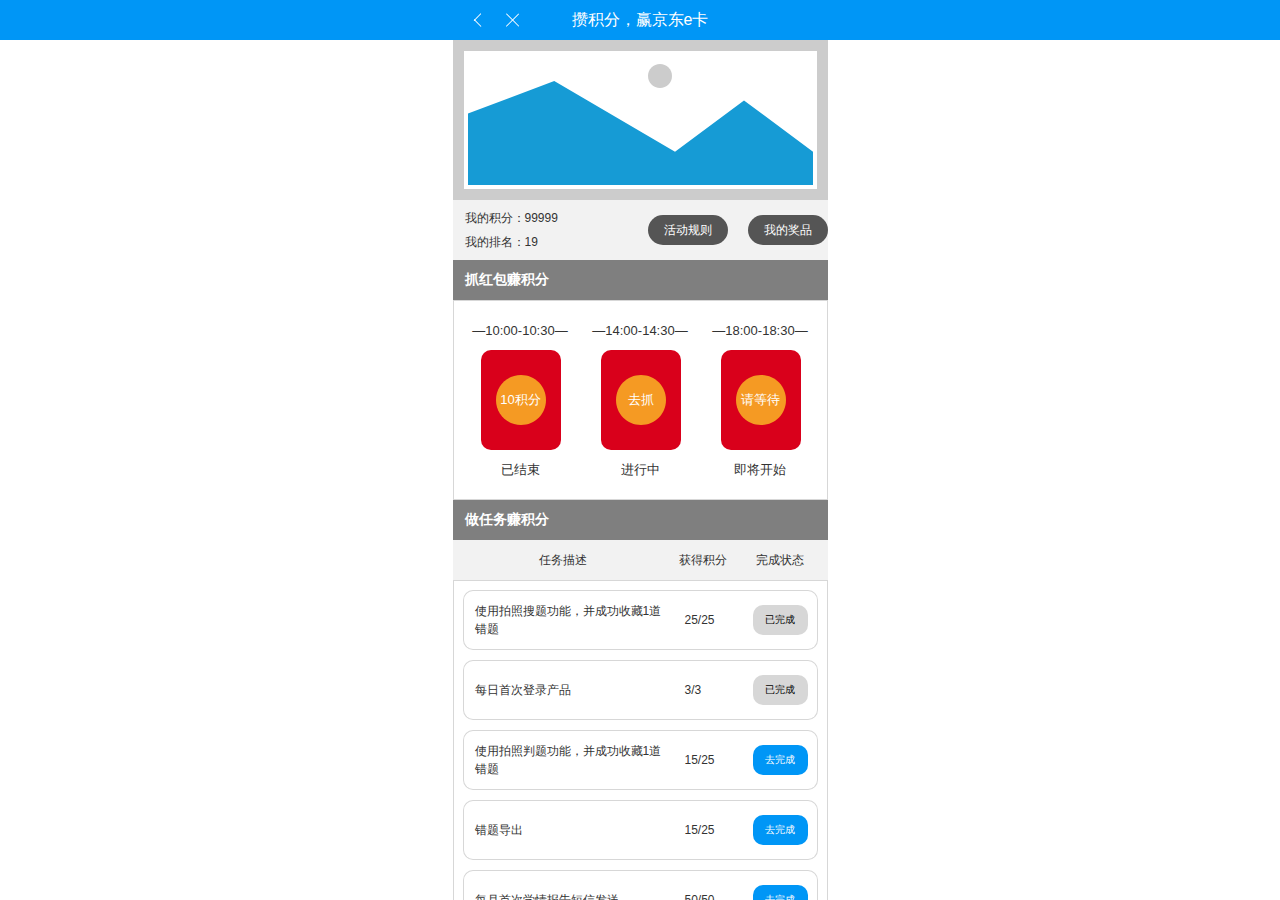
==== commit 88daba7b: "V1.0.0" ====
--- a/index.html
+++ b/index.html
@@ -48,1348 +48,9 @@
   <body>
     <div id="base" class="">
 
-      <!-- Unnamed (Dynamic Panel) -->
-      <div id="u0" class="ax_default">
-        <div id="u0_state0" class="panel_state" data-label="State1" style="">
-          <div id="u0_state0_content" class="panel_state_content">
-
-            <!-- Unnamed (Rectangle) -->
-            <div id="u1" class="ax_default box_2">
-              <div id="u1_div" class=""></div>
-              <div id="u1_text" class="text ">
-                <p><span>攒积分，赢京东e卡</span></p>
-              </div>
-            </div>
-
-            <!-- Unnamed (Dynamic Panel) -->
-            <div id="u2" class="ax_default">
-              <div id="u2_state0" class="panel_state" data-label="State1" style="">
-                <div id="u2_state0_content" class="panel_state_content">
-
-                  <!-- Unnamed (Rectangle) -->
-                  <div id="u3" class="ax_default box_2">
-                    <div id="u3_div" class=""></div>
-                    <div id="u3_text" class="text " style="display:none; visibility: hidden">
-                      <p></p>
-                    </div>
-                  </div>
-
-                  <!-- Unnamed (Group) -->
-                  <div id="u4" class="ax_default" data-left="10.610912703474" data-top="8.11091270347399" data-width="7.77817459305203" data-height="13.778174593052">
-
-                    <!-- Unnamed (Vertical Line) -->
-                    <div id="u5" class="ax_default line">
-                      <img id="u5_img" class="img " src="images/index/u5.svg"/>
-                      <div id="u5_text" class="text " style="display:none; visibility: hidden">
-                        <p></p>
-                      </div>
-                    </div>
-
-                    <!-- Unnamed (Vertical Line) -->
-                    <div id="u6" class="ax_default line">
-                      <img id="u6_img" class="img " src="images/index/u5.svg"/>
-                      <div id="u6_text" class="text " style="display:none; visibility: hidden">
-                        <p></p>
-                      </div>
-                    </div>
-                  </div>
-                </div>
-              </div>
-            </div>
-
-            <!-- Unnamed (Dynamic Panel) -->
-            <div id="u7" class="ax_default">
-              <div id="u7_state0" class="panel_state" data-label="State1" style="">
-                <div id="u7_state0_content" class="panel_state_content">
-
-                  <!-- Unnamed (Rectangle) -->
-                  <div id="u8" class="ax_default box_2">
-                    <div id="u8_div" class=""></div>
-                    <div id="u8_text" class="text " style="display:none; visibility: hidden">
-                      <p></p>
-                    </div>
-                  </div>
-
-                  <!-- Unnamed (Vertical Line) -->
-                  <div id="u9" class="ax_default line">
-                    <img id="u9_img" class="img " src="images/index/u9.svg"/>
-                    <div id="u9_text" class="text " style="display:none; visibility: hidden">
-                      <p></p>
-                    </div>
-                  </div>
-
-                  <!-- Unnamed (Vertical Line) -->
-                  <div id="u10" class="ax_default line">
-                    <img id="u10_img" class="img " src="images/index/u9.svg"/>
-                    <div id="u10_text" class="text " style="display:none; visibility: hidden">
-                      <p></p>
-                    </div>
-                  </div>
-                </div>
-              </div>
-            </div>
-          </div>
-        </div>
-      </div>
-
-      <!-- banner (Image) -->
-      <div id="u11" class="ax_default _图片_" data-label="banner">
-        <img id="u11_img" class="img " src="images/index/banner_u11.svg"/>
-        <div id="u11_text" class="text " style="display:none; visibility: hidden">
-          <p></p>
-        </div>
-      </div>
-
-      <!-- Unnamed (Rectangle) -->
-      <div id="u12" class="ax_default box_2">
-        <div id="u12_div" class=""></div>
-        <div id="u12_text" class="text ">
-          <p><span>我的积分：99999</span></p><p><span>我的排名：19</span></p>
-        </div>
-      </div>
-
-      <!-- Unnamed (Rectangle) -->
-      <div id="u13" class="ax_default box_3">
-        <div id="u13_div" class=""></div>
-        <div id="u13_text" class="text ">
-          <p><span>活动规则</span></p>
-        </div>
-      </div>
-
-      <!-- Unnamed (Repeater) -->
-      <div id="u14" class="ax_default">
-        <script id="u14_script" type="axure-repeater-template">
-
-          <!-- prize (Rectangle) -->
-          <div id="u15" class="ax_default box_2 u15" data-label="prize">
-            <div id="u15_div" class="u15_div"></div>
-            <div id="u15_text" class="text u15_text" style="display:none; visibility: hidden">
-              <p></p>
-            </div>
-          </div>
-
-          <!-- grade (Rectangle) -->
-          <div id="u16" class="ax_default box_2 u16" data-label="grade">
-            <div id="u16_div" class="u16_div"></div>
-            <div id="u16_text" class="text u16_text" style="display:none; visibility: hidden">
-              <p></p>
-            </div>
-          </div>
-
-          <!-- rank (Rectangle) -->
-          <div id="u17" class="ax_default box_2 u17" data-label="rank">
-            <div id="u17_div" class="u17_div"></div>
-            <div id="u17_text" class="text u17_text" style="display:none; visibility: hidden">
-              <p></p>
-            </div>
-          </div>
-
-          <!-- Unnamed (Image) -->
-          <div id="u18" class="ax_default _图片_ u18">
-            <img id="u18_img" class="img u18_img" src="images/index/u18.svg"/>
-            <div id="u18_text" class="text u18_text" style="display:none; visibility: hidden">
-              <p></p>
-            </div>
-          </div>
-        </script>
-        <div id="u14-1" class="" style="width: 355px; height: 60px;">
-
-          <!-- prize (Rectangle) -->
-          <div id="u15-1" class="ax_default box_2 u15" data-label="prize" style="width: 185px; height: 30px; left: 60px; top: 30px;visibility: inherit">
-            <div id="u15-1_div" class="u15_div" style="width: 185px; height: 30px;visibility: inherit"></div>
-            <div id="u15-1_text" class="text u15_text" style="display:none; visibility: hidden">
-              <p></p>
-            </div>
-          </div>
-
-          <!-- grade (Rectangle) -->
-          <div id="u16-1" class="ax_default box_2 u16" data-label="grade" style="width: 60px; height: 60px; left: 0px; top: 0px;visibility: inherit">
-            <div id="u16-1_div" class="u16_div" style="width: 60px; height: 60px;visibility: inherit"></div>
-            <div id="u16-1_text" class="text u16_text" style="display:none; visibility: hidden">
-              <p></p>
-            </div>
-          </div>
-
-          <!-- rank (Rectangle) -->
-          <div id="u17-1" class="ax_default box_2 u17" data-label="rank" style="width: 185px; height: 30px; left: 60px; top: 0px;visibility: inherit">
-            <div id="u17-1_div" class="u17_div" style="width: 185px; height: 30px;visibility: inherit"></div>
-            <div id="u17-1_text" class="text u17_text" style="display:none; visibility: hidden">
-              <p></p>
-            </div>
-          </div>
-
-          <!-- Unnamed (Image) -->
-          <div id="u18-1" class="ax_default _图片_ u18" style="width: 110px; height: 60px; left: 245px; top: 0px;visibility: inherit">
-            <img id="u18-1_img" class="img u18_img" src="images/index/u18.svg"/>
-            <div id="u18-1_text" class="text u18_text" style="display:none; visibility: hidden">
-              <p></p>
-            </div>
-          </div>
-        </div>
-        <div id="u14-2" class="" style="width: 355px; height: 60px;">
-
-          <!-- prize (Rectangle) -->
-          <div id="u15-2" class="ax_default box_2 u15" data-label="prize" style="width: 185px; height: 30px; left: 60px; top: 30px;visibility: inherit">
-            <div id="u15-2_div" class="u15_div" style="width: 185px; height: 30px;visibility: inherit"></div>
-            <div id="u15-2_text" class="text u15_text" style="display:none; visibility: hidden">
-              <p></p>
-            </div>
-          </div>
-
-          <!-- grade (Rectangle) -->
-          <div id="u16-2" class="ax_default box_2 u16" data-label="grade" style="width: 60px; height: 60px; left: 0px; top: 0px;visibility: inherit">
-            <div id="u16-2_div" class="u16_div" style="width: 60px; height: 60px;visibility: inherit"></div>
-            <div id="u16-2_text" class="text u16_text" style="display:none; visibility: hidden">
-              <p></p>
-            </div>
-          </div>
-
-          <!-- rank (Rectangle) -->
-          <div id="u17-2" class="ax_default box_2 u17" data-label="rank" style="width: 185px; height: 30px; left: 60px; top: 0px;visibility: inherit">
-            <div id="u17-2_div" class="u17_div" style="width: 185px; height: 30px;visibility: inherit"></div>
-            <div id="u17-2_text" class="text u17_text" style="display:none; visibility: hidden">
-              <p></p>
-            </div>
-          </div>
-
-          <!-- Unnamed (Image) -->
-          <div id="u18-2" class="ax_default _图片_ u18" style="width: 110px; height: 60px; left: 245px; top: 0px;visibility: inherit">
-            <img id="u18-2_img" class="img u18_img" src="images/index/u18.svg"/>
-            <div id="u18-2_text" class="text u18_text" style="display:none; visibility: hidden">
-              <p></p>
-            </div>
-          </div>
-        </div>
-        <div id="u14-3" class="" style="width: 355px; height: 60px;">
-
-          <!-- prize (Rectangle) -->
-          <div id="u15-3" class="ax_default box_2 u15" data-label="prize" style="width: 185px; height: 30px; left: 60px; top: 30px;visibility: inherit">
-            <div id="u15-3_div" class="u15_div" style="width: 185px; height: 30px;visibility: inherit"></div>
-            <div id="u15-3_text" class="text u15_text" style="display:none; visibility: hidden">
-              <p></p>
-            </div>
-          </div>
-
-          <!-- grade (Rectangle) -->
-          <div id="u16-3" class="ax_default box_2 u16" data-label="grade" style="width: 60px; height: 60px; left: 0px; top: 0px;visibility: inherit">
-            <div id="u16-3_div" class="u16_div" style="width: 60px; height: 60px;visibility: inherit"></div>
-            <div id="u16-3_text" class="text u16_text" style="display:none; visibility: hidden">
-              <p></p>
-            </div>
-          </div>
-
-          <!-- rank (Rectangle) -->
-          <div id="u17-3" class="ax_default box_2 u17" data-label="rank" style="width: 185px; height: 30px; left: 60px; top: 0px;visibility: inherit">
-            <div id="u17-3_div" class="u17_div" style="width: 185px; height: 30px;visibility: inherit"></div>
-            <div id="u17-3_text" class="text u17_text" style="display:none; visibility: hidden">
-              <p></p>
-            </div>
-          </div>
-
-          <!-- Unnamed (Image) -->
-          <div id="u18-3" class="ax_default _图片_ u18" style="width: 110px; height: 60px; left: 245px; top: 0px;visibility: inherit">
-            <img id="u18-3_img" class="img u18_img" src="images/index/u18.svg"/>
-            <div id="u18-3_text" class="text u18_text" style="display:none; visibility: hidden">
-              <p></p>
-            </div>
-          </div>
-        </div>
-        <div id="u14-4" class="" style="width: 355px; height: 60px;">
-
-          <!-- prize (Rectangle) -->
-          <div id="u15-4" class="ax_default box_2 u15" data-label="prize" style="width: 185px; height: 30px; left: 60px; top: 30px;visibility: inherit">
-            <div id="u15-4_div" class="u15_div" style="width: 185px; height: 30px;visibility: inherit"></div>
-            <div id="u15-4_text" class="text u15_text" style="display:none; visibility: hidden">
-              <p></p>
-            </div>
-          </div>
-
-          <!-- grade (Rectangle) -->
-          <div id="u16-4" class="ax_default box_2 u16" data-label="grade" style="width: 60px; height: 60px; left: 0px; top: 0px;visibility: inherit">
-            <div id="u16-4_div" class="u16_div" style="width: 60px; height: 60px;visibility: inherit"></div>
-            <div id="u16-4_text" class="text u16_text" style="display:none; visibility: hidden">
-              <p></p>
-            </div>
-          </div>
-
-          <!-- rank (Rectangle) -->
-          <div id="u17-4" class="ax_default box_2 u17" data-label="rank" style="width: 185px; height: 30px; left: 60px; top: 0px;visibility: inherit">
-            <div id="u17-4_div" class="u17_div" style="width: 185px; height: 30px;visibility: inherit"></div>
-            <div id="u17-4_text" class="text u17_text" style="display:none; visibility: hidden">
-              <p></p>
-            </div>
-          </div>
-
-          <!-- Unnamed (Image) -->
-          <div id="u18-4" class="ax_default _图片_ u18" style="width: 110px; height: 60px; left: 245px; top: 0px;visibility: inherit">
-            <img id="u18-4_img" class="img u18_img" src="images/index/u18.svg"/>
-            <div id="u18-4_text" class="text u18_text" style="display:none; visibility: hidden">
-              <p></p>
-            </div>
-          </div>
-        </div>
-        <div id="u14-5" class="" style="width: 355px; height: 60px;">
-
-          <!-- prize (Rectangle) -->
-          <div id="u15-5" class="ax_default box_2 u15" data-label="prize" style="width: 185px; height: 30px; left: 60px; top: 30px;visibility: inherit">
-            <div id="u15-5_div" class="u15_div" style="width: 185px; height: 30px;visibility: inherit"></div>
-            <div id="u15-5_text" class="text u15_text" style="display:none; visibility: hidden">
-              <p></p>
-            </div>
-          </div>
-
-          <!-- grade (Rectangle) -->
-          <div id="u16-5" class="ax_default box_2 u16" data-label="grade" style="width: 60px; height: 60px; left: 0px; top: 0px;visibility: inherit">
-            <div id="u16-5_div" class="u16_div" style="width: 60px; height: 60px;visibility: inherit"></div>
-            <div id="u16-5_text" class="text u16_text" style="display:none; visibility: hidden">
-              <p></p>
-            </div>
-          </div>
-
-          <!-- rank (Rectangle) -->
-          <div id="u17-5" class="ax_default box_2 u17" data-label="rank" style="width: 185px; height: 30px; left: 60px; top: 0px;visibility: inherit">
-            <div id="u17-5_div" class="u17_div" style="width: 185px; height: 30px;visibility: inherit"></div>
-            <div id="u17-5_text" class="text u17_text" style="display:none; visibility: hidden">
-              <p></p>
-            </div>
-          </div>
-
-          <!-- Unnamed (Image) -->
-          <div id="u18-5" class="ax_default _图片_ u18" style="width: 110px; height: 60px; left: 245px; top: 0px;visibility: inherit">
-            <img id="u18-5_img" class="img u18_img" src="images/index/u18.svg"/>
-            <div id="u18-5_text" class="text u18_text" style="display:none; visibility: hidden">
-              <p></p>
-            </div>
-          </div>
-        </div>
-      </div>
-
-      <!-- Unnamed (Rectangle) -->
-      <div id="u19" class="ax_default box_2">
-        <div id="u19_div" class=""></div>
-        <div id="u19_text" class="text ">
-          <p><span>上榜奖品</span></p>
-        </div>
-      </div>
-
-      <!-- Unnamed (Rectangle) -->
-      <div id="u20" class="ax_default _文本段落">
-        <div id="u20_div" class=""></div>
-        <div id="u20_text" class="text ">
-          <p><span>活动截止日累计积分排行榜前154名用户可获得以下奖品（奖品领取见活动规则）：</span></p>
-        </div>
-      </div>
-
-      <!-- Unnamed (Dynamic Panel) -->
-      <div id="u21" class="ax_default">
-        <div id="u21_state0" class="panel_state" data-label="State1" style="">
-          <div id="u21_state0_content" class="panel_state_content">
-
-            <!-- Unnamed (Repeater) -->
-            <div id="u22" class="ax_default">
-              <script id="u22_script" type="axure-repeater-template">
-
-                <!-- prize (Rectangle) -->
-                <div id="u23" class="ax_default box_2 u23" data-label="prize">
-                  <div id="u23_div" class="u23_div"></div>
-                  <div id="u23_text" class="text u23_text" style="display:none; visibility: hidden">
-                    <p></p>
-                  </div>
-                </div>
-
-                <!-- grade (Rectangle) -->
-                <div id="u24" class="ax_default box_2 u24" data-label="grade">
-                  <div id="u24_div" class="u24_div"></div>
-                  <div id="u24_text" class="text u24_text" style="display:none; visibility: hidden">
-                    <p></p>
-                  </div>
-                </div>
-
-                <!-- rank (Rectangle) -->
-                <div id="u25" class="ax_default box_2 u25" data-label="rank">
-                  <div id="u25_div" class="u25_div"></div>
-                  <div id="u25_text" class="text u25_text" style="display:none; visibility: hidden">
-                    <p></p>
-                  </div>
-                </div>
-              </script>
-              <div id="u22-1" class="preeval" style="width: 355px; height: 30px;">
-
-                <!-- prize (Rectangle) -->
-                <div id="u23-1" class="ax_default box_2 u23" data-label="prize" style="width: 90px; height: 30px; left: 265px; top: 0px;visibility: inherit">
-                  <div id="u23-1_div" class="u23_div" style="width: 90px; height: 30px;visibility: inherit"></div>
-                  <div id="u23-1_text" class="text u23_text" style="visibility: inherit">
-                    <p><span>99999999</span></p>
-                  </div>
-                </div>
-
-                <!-- grade (Rectangle) -->
-                <div id="u24-1" class="ax_default box_2 u24" data-label="grade" style="width: 150px; height: 30px; left: 115px; top: 0px;visibility: inherit">
-                  <div id="u24-1_div" class="u24_div" style="width: 150px; height: 30px;visibility: inherit"></div>
-                  <div id="u24-1_text" class="text u24_text" style="visibility: inherit">
-                    <p><span>139****6789</span></p>
-                  </div>
-                </div>
-
-                <!-- rank (Rectangle) -->
-                <div id="u25-1" class="ax_default box_2 u25" data-label="rank" style="width: 115px; height: 30px; left: 0px; top: 0px;visibility: inherit">
-                  <div id="u25-1_div" class="u25_div" style="width: 115px; height: 30px;visibility: inherit"></div>
-                  <div id="u25-1_text" class="text u25_text" style="visibility: inherit">
-                    <p><span>1</span></p>
-                  </div>
-                </div>
-              </div>
-              <div id="u22-2" class="preeval" style="width: 355px; height: 30px;">
-
-                <!-- prize (Rectangle) -->
-                <div id="u23-2" class="ax_default box_2 u23" data-label="prize" style="width: 90px; height: 30px; left: 265px; top: 0px;visibility: inherit">
-                  <div id="u23-2_div" class="u23_div" style="width: 90px; height: 30px;visibility: inherit"></div>
-                  <div id="u23-2_text" class="text u23_text" style="visibility: inherit">
-                    <p><span>8888888</span></p>
-                  </div>
-                </div>
-
-                <!-- grade (Rectangle) -->
-                <div id="u24-2" class="ax_default box_2 u24" data-label="grade" style="width: 150px; height: 30px; left: 115px; top: 0px;visibility: inherit">
-                  <div id="u24-2_div" class="u24_div" style="width: 150px; height: 30px;visibility: inherit"></div>
-                  <div id="u24-2_text" class="text u24_text" style="visibility: inherit">
-                    <p><span>139****6789</span></p>
-                  </div>
-                </div>
-
-                <!-- rank (Rectangle) -->
-                <div id="u25-2" class="ax_default box_2 u25" data-label="rank" style="width: 115px; height: 30px; left: 0px; top: 0px;visibility: inherit">
-                  <div id="u25-2_div" class="u25_div" style="width: 115px; height: 30px;visibility: inherit"></div>
-                  <div id="u25-2_text" class="text u25_text" style="visibility: inherit">
-                    <p><span>2</span></p>
-                  </div>
-                </div>
-              </div>
-              <div id="u22-3" class="preeval" style="width: 355px; height: 30px;">
-
-                <!-- prize (Rectangle) -->
-                <div id="u23-3" class="ax_default box_2 u23" data-label="prize" style="width: 90px; height: 30px; left: 265px; top: 0px;visibility: inherit">
-                  <div id="u23-3_div" class="u23_div" style="width: 90px; height: 30px;visibility: inherit"></div>
-                  <div id="u23-3_text" class="text u23_text" style="visibility: inherit">
-                    <p><span>777777</span></p>
-                  </div>
-                </div>
-
-                <!-- grade (Rectangle) -->
-                <div id="u24-3" class="ax_default box_2 u24" data-label="grade" style="width: 150px; height: 30px; left: 115px; top: 0px;visibility: inherit">
-                  <div id="u24-3_div" class="u24_div" style="width: 150px; height: 30px;visibility: inherit"></div>
-                  <div id="u24-3_text" class="text u24_text" style="visibility: inherit">
-                    <p><span>139****6789</span></p>
-                  </div>
-                </div>
-
-                <!-- rank (Rectangle) -->
-                <div id="u25-3" class="ax_default box_2 u25" data-label="rank" style="width: 115px; height: 30px; left: 0px; top: 0px;visibility: inherit">
-                  <div id="u25-3_div" class="u25_div" style="width: 115px; height: 30px;visibility: inherit"></div>
-                  <div id="u25-3_text" class="text u25_text" style="visibility: inherit">
-                    <p><span>3</span></p>
-                  </div>
-                </div>
-              </div>
-              <div id="u22-4" class="preeval" style="width: 355px; height: 30px;">
-
-                <!-- prize (Rectangle) -->
-                <div id="u23-4" class="ax_default box_2 u23" data-label="prize" style="width: 90px; height: 30px; left: 265px; top: 0px;visibility: inherit">
-                  <div id="u23-4_div" class="u23_div" style="width: 90px; height: 30px;visibility: inherit"></div>
-                  <div id="u23-4_text" class="text u23_text" style="visibility: inherit">
-                    <p><span>666666</span></p>
-                  </div>
-                </div>
-
-                <!-- grade (Rectangle) -->
-                <div id="u24-4" class="ax_default box_2 u24" data-label="grade" style="width: 150px; height: 30px; left: 115px; top: 0px;visibility: inherit">
-                  <div id="u24-4_div" class="u24_div" style="width: 150px; height: 30px;visibility: inherit"></div>
-                  <div id="u24-4_text" class="text u24_text" style="visibility: inherit">
-                    <p><span>139****6789</span></p>
-                  </div>
-                </div>
-
-                <!-- rank (Rectangle) -->
-                <div id="u25-4" class="ax_default box_2 u25" data-label="rank" style="width: 115px; height: 30px; left: 0px; top: 0px;visibility: inherit">
-                  <div id="u25-4_div" class="u25_div" style="width: 115px; height: 30px;visibility: inherit"></div>
-                  <div id="u25-4_text" class="text u25_text" style="visibility: inherit">
-                    <p><span>4</span></p>
-                  </div>
-                </div>
-              </div>
-              <div id="u22-5" class="preeval" style="width: 355px; height: 30px;">
-
-                <!-- prize (Rectangle) -->
-                <div id="u23-5" class="ax_default box_2 u23" data-label="prize" style="width: 90px; height: 30px; left: 265px; top: 0px;visibility: inherit">
-                  <div id="u23-5_div" class="u23_div" style="width: 90px; height: 30px;visibility: inherit"></div>
-                  <div id="u23-5_text" class="text u23_text" style="visibility: inherit">
-                    <p><span>555555</span></p>
-                  </div>
-                </div>
-
-                <!-- grade (Rectangle) -->
-                <div id="u24-5" class="ax_default box_2 u24" data-label="grade" style="width: 150px; height: 30px; left: 115px; top: 0px;visibility: inherit">
-                  <div id="u24-5_div" class="u24_div" style="width: 150px; height: 30px;visibility: inherit"></div>
-                  <div id="u24-5_text" class="text u24_text" style="visibility: inherit">
-                    <p><span>139****6789</span></p>
-                  </div>
-                </div>
-
-                <!-- rank (Rectangle) -->
-                <div id="u25-5" class="ax_default box_2 u25" data-label="rank" style="width: 115px; height: 30px; left: 0px; top: 0px;visibility: inherit">
-                  <div id="u25-5_div" class="u25_div" style="width: 115px; height: 30px;visibility: inherit"></div>
-                  <div id="u25-5_text" class="text u25_text" style="visibility: inherit">
-                    <p><span>5</span></p>
-                  </div>
-                </div>
-              </div>
-              <div id="u22-6" class="preeval" style="width: 355px; height: 30px;">
-
-                <!-- prize (Rectangle) -->
-                <div id="u23-6" class="ax_default box_2 u23" data-label="prize" style="width: 90px; height: 30px; left: 265px; top: 0px;visibility: inherit">
-                  <div id="u23-6_div" class="u23_div" style="width: 90px; height: 30px;visibility: inherit"></div>
-                  <div id="u23-6_text" class="text u23_text" style="visibility: inherit">
-                    <p><span>444444</span></p>
-                  </div>
-                </div>
-
-                <!-- grade (Rectangle) -->
-                <div id="u24-6" class="ax_default box_2 u24" data-label="grade" style="width: 150px; height: 30px; left: 115px; top: 0px;visibility: inherit">
-                  <div id="u24-6_div" class="u24_div" style="width: 150px; height: 30px;visibility: inherit"></div>
-                  <div id="u24-6_text" class="text u24_text" style="visibility: inherit">
-                    <p><span>139****6789</span></p>
-                  </div>
-                </div>
-
-                <!-- rank (Rectangle) -->
-                <div id="u25-6" class="ax_default box_2 u25" data-label="rank" style="width: 115px; height: 30px; left: 0px; top: 0px;visibility: inherit">
-                  <div id="u25-6_div" class="u25_div" style="width: 115px; height: 30px;visibility: inherit"></div>
-                  <div id="u25-6_text" class="text u25_text" style="visibility: inherit">
-                    <p><span>6</span></p>
-                  </div>
-                </div>
-              </div>
-              <div id="u22-7" class="preeval" style="width: 355px; height: 30px;">
-
-                <!-- prize (Rectangle) -->
-                <div id="u23-7" class="ax_default box_2 u23" data-label="prize" style="width: 90px; height: 30px; left: 265px; top: 0px;visibility: inherit">
-                  <div id="u23-7_div" class="u23_div" style="width: 90px; height: 30px;visibility: inherit"></div>
-                  <div id="u23-7_text" class="text u23_text" style="visibility: inherit">
-                    <p><span>333333</span></p>
-                  </div>
-                </div>
-
-                <!-- grade (Rectangle) -->
-                <div id="u24-7" class="ax_default box_2 u24" data-label="grade" style="width: 150px; height: 30px; left: 115px; top: 0px;visibility: inherit">
-                  <div id="u24-7_div" class="u24_div" style="width: 150px; height: 30px;visibility: inherit"></div>
-                  <div id="u24-7_text" class="text u24_text" style="visibility: inherit">
-                    <p><span>139****6789</span></p>
-                  </div>
-                </div>
-
-                <!-- rank (Rectangle) -->
-                <div id="u25-7" class="ax_default box_2 u25" data-label="rank" style="width: 115px; height: 30px; left: 0px; top: 0px;visibility: inherit">
-                  <div id="u25-7_div" class="u25_div" style="width: 115px; height: 30px;visibility: inherit"></div>
-                  <div id="u25-7_text" class="text u25_text" style="visibility: inherit">
-                    <p><span>7</span></p>
-                  </div>
-                </div>
-              </div>
-              <div id="u22-8" class="preeval" style="width: 355px; height: 30px;">
-
-                <!-- prize (Rectangle) -->
-                <div id="u23-8" class="ax_default box_2 u23" data-label="prize" style="width: 90px; height: 30px; left: 265px; top: 0px;visibility: inherit">
-                  <div id="u23-8_div" class="u23_div" style="width: 90px; height: 30px;visibility: inherit"></div>
-                  <div id="u23-8_text" class="text u23_text" style="visibility: inherit">
-                    <p><span>222222</span></p>
-                  </div>
-                </div>
-
-                <!-- grade (Rectangle) -->
-                <div id="u24-8" class="ax_default box_2 u24" data-label="grade" style="width: 150px; height: 30px; left: 115px; top: 0px;visibility: inherit">
-                  <div id="u24-8_div" class="u24_div" style="width: 150px; height: 30px;visibility: inherit"></div>
-                  <div id="u24-8_text" class="text u24_text" style="visibility: inherit">
-                    <p><span>139****6789</span></p>
-                  </div>
-                </div>
-
-                <!-- rank (Rectangle) -->
-                <div id="u25-8" class="ax_default box_2 u25" data-label="rank" style="width: 115px; height: 30px; left: 0px; top: 0px;visibility: inherit">
-                  <div id="u25-8_div" class="u25_div" style="width: 115px; height: 30px;visibility: inherit"></div>
-                  <div id="u25-8_text" class="text u25_text" style="visibility: inherit">
-                    <p><span>8</span></p>
-                  </div>
-                </div>
-              </div>
-              <div id="u22-9" class="preeval" style="width: 355px; height: 30px;">
-
-                <!-- prize (Rectangle) -->
-                <div id="u23-9" class="ax_default box_2 u23" data-label="prize" style="width: 90px; height: 30px; left: 265px; top: 0px;visibility: inherit">
-                  <div id="u23-9_div" class="u23_div" style="width: 90px; height: 30px;visibility: inherit"></div>
-                  <div id="u23-9_text" class="text u23_text" style="visibility: inherit">
-                    <p><span>111111</span></p>
-                  </div>
-                </div>
-
-                <!-- grade (Rectangle) -->
-                <div id="u24-9" class="ax_default box_2 u24" data-label="grade" style="width: 150px; height: 30px; left: 115px; top: 0px;visibility: inherit">
-                  <div id="u24-9_div" class="u24_div" style="width: 150px; height: 30px;visibility: inherit"></div>
-                  <div id="u24-9_text" class="text u24_text" style="visibility: inherit">
-                    <p><span>139****6789</span></p>
-                  </div>
-                </div>
-
-                <!-- rank (Rectangle) -->
-                <div id="u25-9" class="ax_default box_2 u25" data-label="rank" style="width: 115px; height: 30px; left: 0px; top: 0px;visibility: inherit">
-                  <div id="u25-9_div" class="u25_div" style="width: 115px; height: 30px;visibility: inherit"></div>
-                  <div id="u25-9_text" class="text u25_text" style="visibility: inherit">
-                    <p><span>9</span></p>
-                  </div>
-                </div>
-              </div>
-              <div id="u22-10" class="preeval" style="width: 355px; height: 30px;">
-
-                <!-- prize (Rectangle) -->
-                <div id="u23-10" class="ax_default box_2 u23" data-label="prize" style="width: 90px; height: 30px; left: 265px; top: 0px;visibility: inherit">
-                  <div id="u23-10_div" class="u23_div" style="width: 90px; height: 30px;visibility: inherit"></div>
-                  <div id="u23-10_text" class="text u23_text" style="visibility: inherit">
-                    <p><span>99999</span></p>
-                  </div>
-                </div>
-
-                <!-- grade (Rectangle) -->
-                <div id="u24-10" class="ax_default box_2 u24" data-label="grade" style="width: 150px; height: 30px; left: 115px; top: 0px;visibility: inherit">
-                  <div id="u24-10_div" class="u24_div" style="width: 150px; height: 30px;visibility: inherit"></div>
-                  <div id="u24-10_text" class="text u24_text" style="visibility: inherit">
-                    <p><span>139****6789</span></p>
-                  </div>
-                </div>
-
-                <!-- rank (Rectangle) -->
-                <div id="u25-10" class="ax_default box_2 u25" data-label="rank" style="width: 115px; height: 30px; left: 0px; top: 0px;visibility: inherit">
-                  <div id="u25-10_div" class="u25_div" style="width: 115px; height: 30px;visibility: inherit"></div>
-                  <div id="u25-10_text" class="text u25_text" style="visibility: inherit">
-                    <p><span>10</span></p>
-                  </div>
-                </div>
-              </div>
-              <div id="u22-11" class="preeval" style="width: 355px; height: 30px;">
-
-                <!-- prize (Rectangle) -->
-                <div id="u23-11" class="ax_default box_2 u23" data-label="prize" style="width: 90px; height: 30px; left: 265px; top: 0px;visibility: inherit">
-                  <div id="u23-11_div" class="u23_div" style="width: 90px; height: 30px;visibility: inherit"></div>
-                  <div id="u23-11_text" class="text u23_text" style="visibility: inherit">
-                    <p><span>88888</span></p>
-                  </div>
-                </div>
-
-                <!-- grade (Rectangle) -->
-                <div id="u24-11" class="ax_default box_2 u24" data-label="grade" style="width: 150px; height: 30px; left: 115px; top: 0px;visibility: inherit">
-                  <div id="u24-11_div" class="u24_div" style="width: 150px; height: 30px;visibility: inherit"></div>
-                  <div id="u24-11_text" class="text u24_text" style="visibility: inherit">
-                    <p><span>139****6789</span></p>
-                  </div>
-                </div>
-
-                <!-- rank (Rectangle) -->
-                <div id="u25-11" class="ax_default box_2 u25" data-label="rank" style="width: 115px; height: 30px; left: 0px; top: 0px;visibility: inherit">
-                  <div id="u25-11_div" class="u25_div" style="width: 115px; height: 30px;visibility: inherit"></div>
-                  <div id="u25-11_text" class="text u25_text" style="visibility: inherit">
-                    <p><span>11</span></p>
-                  </div>
-                </div>
-              </div>
-              <div id="u22-12" class="preeval" style="width: 355px; height: 30px;">
-
-                <!-- prize (Rectangle) -->
-                <div id="u23-12" class="ax_default box_2 u23" data-label="prize" style="width: 90px; height: 30px; left: 265px; top: 0px;visibility: inherit">
-                  <div id="u23-12_div" class="u23_div" style="width: 90px; height: 30px;visibility: inherit"></div>
-                  <div id="u23-12_text" class="text u23_text" style="visibility: inherit">
-                    <p><span>77777</span></p>
-                  </div>
-                </div>
-
-                <!-- grade (Rectangle) -->
-                <div id="u24-12" class="ax_default box_2 u24" data-label="grade" style="width: 150px; height: 30px; left: 115px; top: 0px;visibility: inherit">
-                  <div id="u24-12_div" class="u24_div" style="width: 150px; height: 30px;visibility: inherit"></div>
-                  <div id="u24-12_text" class="text u24_text" style="visibility: inherit">
-                    <p><span>139****6789</span></p>
-                  </div>
-                </div>
-
-                <!-- rank (Rectangle) -->
-                <div id="u25-12" class="ax_default box_2 u25" data-label="rank" style="width: 115px; height: 30px; left: 0px; top: 0px;visibility: inherit">
-                  <div id="u25-12_div" class="u25_div" style="width: 115px; height: 30px;visibility: inherit"></div>
-                  <div id="u25-12_text" class="text u25_text" style="visibility: inherit">
-                    <p><span>12</span></p>
-                  </div>
-                </div>
-              </div>
-              <div id="u22-13" class="preeval" style="width: 355px; height: 30px;">
-
-                <!-- prize (Rectangle) -->
-                <div id="u23-13" class="ax_default box_2 u23" data-label="prize" style="width: 90px; height: 30px; left: 265px; top: 0px;visibility: inherit">
-                  <div id="u23-13_div" class="u23_div" style="width: 90px; height: 30px;visibility: inherit"></div>
-                  <div id="u23-13_text" class="text u23_text" style="visibility: inherit">
-                    <p><span>……</span></p>
-                  </div>
-                </div>
-
-                <!-- grade (Rectangle) -->
-                <div id="u24-13" class="ax_default box_2 u24" data-label="grade" style="width: 150px; height: 30px; left: 115px; top: 0px;visibility: inherit">
-                  <div id="u24-13_div" class="u24_div" style="width: 150px; height: 30px;visibility: inherit"></div>
-                  <div id="u24-13_text" class="text u24_text" style="visibility: inherit">
-                    <p><span>……</span></p>
-                  </div>
-                </div>
-
-                <!-- rank (Rectangle) -->
-                <div id="u25-13" class="ax_default box_2 u25" data-label="rank" style="width: 115px; height: 30px; left: 0px; top: 0px;visibility: inherit">
-                  <div id="u25-13_div" class="u25_div" style="width: 115px; height: 30px;visibility: inherit"></div>
-                  <div id="u25-13_text" class="text u25_text" style="visibility: inherit">
-                    <p><span>……</span></p>
-                  </div>
-                </div>
-              </div>
-              <div id="u22-14" class="preeval" style="width: 355px; height: 30px;">
-
-                <!-- prize (Rectangle) -->
-                <div id="u23-14" class="ax_default box_2 u23" data-label="prize" style="width: 90px; height: 30px; left: 265px; top: 0px;visibility: inherit">
-                  <div id="u23-14_div" class="u23_div" style="width: 90px; height: 30px;visibility: inherit"></div>
-                  <div id="u23-14_text" class="text u23_text" style="visibility: inherit">
-                    <p><span>6666</span></p>
-                  </div>
-                </div>
-
-                <!-- grade (Rectangle) -->
-                <div id="u24-14" class="ax_default box_2 u24" data-label="grade" style="width: 150px; height: 30px; left: 115px; top: 0px;visibility: inherit">
-                  <div id="u24-14_div" class="u24_div" style="width: 150px; height: 30px;visibility: inherit"></div>
-                  <div id="u24-14_text" class="text u24_text" style="visibility: inherit">
-                    <p><span>139****6789</span></p>
-                  </div>
-                </div>
-
-                <!-- rank (Rectangle) -->
-                <div id="u25-14" class="ax_default box_2 u25" data-label="rank" style="width: 115px; height: 30px; left: 0px; top: 0px;visibility: inherit">
-                  <div id="u25-14_div" class="u25_div" style="width: 115px; height: 30px;visibility: inherit"></div>
-                  <div id="u25-14_text" class="text u25_text" style="visibility: inherit">
-                    <p><span>154</span></p>
-                  </div>
-                </div>
-              </div>
-            </div>
-          </div>
-        </div>
-      </div>
-
-      <!-- Unnamed (Repeater) -->
-      <div id="u26" class="ax_default">
-        <script id="u26_script" type="axure-repeater-template">
-
-          <!-- prize (Rectangle) -->
-          <div id="u27" class="ax_default box_2 u27" data-label="prize">
-            <div id="u27_div" class="u27_div"></div>
-            <div id="u27_text" class="text u27_text" style="display:none; visibility: hidden">
-              <p></p>
-            </div>
-          </div>
-
-          <!-- grade (Rectangle) -->
-          <div id="u28" class="ax_default box_2 u28" data-label="grade">
-            <div id="u28_div" class="u28_div"></div>
-            <div id="u28_text" class="text u28_text" style="display:none; visibility: hidden">
-              <p></p>
-            </div>
-          </div>
-
-          <!-- rank (Rectangle) -->
-          <div id="u29" class="ax_default box_2 u29" data-label="rank">
-            <div id="u29_div" class="u29_div"></div>
-            <div id="u29_text" class="text u29_text" style="display:none; visibility: hidden">
-              <p></p>
-            </div>
-          </div>
-        </script>
-        <div id="u26-1" class="preeval" style="width: 373px; height: 40px;">
-
-          <!-- prize (Rectangle) -->
-          <div id="u27-1" class="ax_default box_2 u27" data-label="prize" style="width: 99px; height: 40px; left: 274px; top: 0px;visibility: inherit">
-            <div id="u27-1_div" class="u27_div" style="width: 99px; height: 40px;visibility: inherit"></div>
-            <div id="u27-1_text" class="text u27_text" style="visibility: inherit">
-              <p><span>积分</span></p>
-            </div>
-          </div>
-
-          <!-- grade (Rectangle) -->
-          <div id="u28-1" class="ax_default box_2 u28" data-label="grade" style="width: 150px; height: 40px; left: 124px; top: 0px;visibility: inherit">
-            <div id="u28-1_div" class="u28_div" style="width: 150px; height: 40px;visibility: inherit"></div>
-            <div id="u28-1_text" class="text u28_text" style="visibility: inherit">
-              <p><span>用户</span></p>
-            </div>
-          </div>
-
-          <!-- rank (Rectangle) -->
-          <div id="u29-1" class="ax_default box_2 u29" data-label="rank" style="width: 124px; height: 40px; left: 0px; top: 0px;visibility: inherit">
-            <div id="u29-1_div" class="u29_div" style="width: 124px; height: 40px;visibility: inherit"></div>
-            <div id="u29-1_text" class="text u29_text" style="visibility: inherit">
-              <p><span>排名</span></p>
-            </div>
-          </div>
-        </div>
-      </div>
-
-      <!-- Unnamed (Rectangle) -->
-      <div id="u30" class="ax_default _文本段落">
-        <div id="u30_div" class=""></div>
-        <div id="u30_text" class="text ">
-          <p><span>榜单统计截止时间：2020年12月30日23时59分59秒。</span></p>
-        </div>
-      </div>
-
-      <!-- Unnamed (Rectangle) -->
-      <div id="u31" class="ax_default _文本段落">
-        <div id="u31_div" class=""></div>
-        <div id="u31_text" class="text ">
-          <p><span>抓红包赚积分</span></p>
-        </div>
-      </div>
-
-      <!-- Unnamed (Repeater) -->
-      <div id="u32" class="ax_default">
-        <script id="u32_script" type="axure-repeater-template">
-
-          <!-- red packets (Rectangle) -->
-          <div id="u33" class="ax_default box_2 u33" data-label="red packets">
-            <div id="u33_div" class="u33_div"></div>
-            <div id="u33_text" class="text u33_text" style="display:none; visibility: hidden">
-              <p></p>
-            </div>
-          </div>
-
-          <!-- state (Rectangle) -->
-          <div id="u34" class="ax_default box_2 u34" data-label="state">
-            <div id="u34_div" class="u34_div"></div>
-            <div id="u34_text" class="text u34_text" style="display:none; visibility: hidden">
-              <p></p>
-            </div>
-          </div>
-
-          <!-- action (Ellipse) -->
-          <div id="u35" class="ax_default ellipse u35" data-label="action">
-            <img id="u35_img" class="img u35_img" src="images/index/action_u35.svg"/>
-            <div id="u35_text" class="text u35_text" style="display:none; visibility: hidden">
-              <p></p>
-            </div>
-          </div>
-
-          <!-- time (Rectangle) -->
-          <div id="u36" class="ax_default box_2 u36" data-label="time">
-            <div id="u36_div" class="u36_div"></div>
-            <div id="u36_text" class="text u36_text" style="display:none; visibility: hidden">
-              <p></p>
-            </div>
-          </div>
-        </script>
-        <div id="u32-1" class="preeval" style="width: 105px; height: 180px;">
-
-          <!-- red packets (Rectangle) -->
-          <div id="u33-1" class="ax_default box_2 u33" data-label="red packets" style="width: 80px; height: 100px; left: 13px; top: 40px;visibility: inherit">
-            <div id="u33-1_div" class="u33_div" style="width: 80px; height: 100px;visibility: inherit"></div>
-            <div id="u33-1_text" class="text u33_text" style="display:none; visibility: hidden">
-              <p></p>
-            </div>
-          </div>
-
-          <!-- state (Rectangle) -->
-          <div id="u34-1" class="ax_default box_2 u34" data-label="state" style="width: 105px; height: 40px; left: 0px; top: 140px;visibility: inherit">
-            <div id="u34-1_div" class="u34_div" style="width: 105px; height: 40px;visibility: inherit"></div>
-            <div id="u34-1_text" class="text u34_text" style="visibility: inherit">
-              <p><span>已结束</span></p>
-            </div>
-          </div>
-
-          <!-- action (Ellipse) -->
-          <div id="u35-1" class="ax_default ellipse u35" data-label="action" style="width: 50px; height: 50px; left: 28px; top: 65px;visibility: inherit">
-            <img id="u35-1_img" class="img u35_img" src="images/index/action_u35.svg"/>
-            <div id="u35-1_text" class="text u35_text" style="visibility: inherit">
-              <p><span>10积分</span></p>
-            </div>
-          </div>
-
-          <!-- time (Rectangle) -->
-          <div id="u36-1" class="ax_default box_2 u36" data-label="time" style="width: 105px; height: 40px; left: 0px; top: 0px;visibility: inherit">
-            <div id="u36-1_div" class="u36_div" style="width: 105px; height: 40px;visibility: inherit"></div>
-            <div id="u36-1_text" class="text u36_text" style="visibility: inherit">
-              <p><span>—10:00-10:30—</span></p>
-            </div>
-          </div>
-        </div>
-        <div id="u32-2" class="preeval" style="width: 105px; height: 180px;">
-
-          <!-- red packets (Rectangle) -->
-          <div id="u33-2" class="ax_default box_2 u33" data-label="red packets" style="width: 80px; height: 100px; left: 13px; top: 40px;visibility: inherit">
-            <div id="u33-2_div" class="u33_div" style="width: 80px; height: 100px;visibility: inherit"></div>
-            <div id="u33-2_text" class="text u33_text" style="display:none; visibility: hidden">
-              <p></p>
-            </div>
-          </div>
-
-          <!-- state (Rectangle) -->
-          <div id="u34-2" class="ax_default box_2 u34" data-label="state" style="width: 105px; height: 40px; left: 0px; top: 140px;visibility: inherit">
-            <div id="u34-2_div" class="u34_div" style="width: 105px; height: 40px;visibility: inherit"></div>
-            <div id="u34-2_text" class="text u34_text" style="visibility: inherit">
-              <p><span>进行中</span></p>
-            </div>
-          </div>
-
-          <!-- action (Ellipse) -->
-          <div id="u35-2" class="ax_default ellipse u35" data-label="action" style="width: 50px; height: 50px; left: 28px; top: 65px;visibility: inherit">
-            <img id="u35-2_img" class="img u35_img" src="images/index/action_u35.svg"/>
-            <div id="u35-2_text" class="text u35_text" style="visibility: inherit">
-              <p><span>去抓</span></p>
-            </div>
-          </div>
-
-          <!-- time (Rectangle) -->
-          <div id="u36-2" class="ax_default box_2 u36" data-label="time" style="width: 105px; height: 40px; left: 0px; top: 0px;visibility: inherit">
-            <div id="u36-2_div" class="u36_div" style="width: 105px; height: 40px;visibility: inherit"></div>
-            <div id="u36-2_text" class="text u36_text" style="visibility: inherit">
-              <p><span>—14:00-14:30—</span></p>
-            </div>
-          </div>
-        </div>
-        <div id="u32-3" class="preeval" style="width: 105px; height: 180px;">
-
-          <!-- red packets (Rectangle) -->
-          <div id="u33-3" class="ax_default box_2 u33" data-label="red packets" style="width: 80px; height: 100px; left: 13px; top: 40px;visibility: inherit">
-            <div id="u33-3_div" class="u33_div" style="width: 80px; height: 100px;visibility: inherit"></div>
-            <div id="u33-3_text" class="text u33_text" style="display:none; visibility: hidden">
-              <p></p>
-            </div>
-          </div>
-
-          <!-- state (Rectangle) -->
-          <div id="u34-3" class="ax_default box_2 u34" data-label="state" style="width: 105px; height: 40px; left: 0px; top: 140px;visibility: inherit">
-            <div id="u34-3_div" class="u34_div" style="width: 105px; height: 40px;visibility: inherit"></div>
-            <div id="u34-3_text" class="text u34_text" style="visibility: inherit">
-              <p><span>即将开始</span></p>
-            </div>
-          </div>
-
-          <!-- action (Ellipse) -->
-          <div id="u35-3" class="ax_default ellipse u35" data-label="action" style="width: 50px; height: 50px; left: 28px; top: 65px;visibility: inherit">
-            <img id="u35-3_img" class="img u35_img" src="images/index/action_u35.svg"/>
-            <div id="u35-3_text" class="text u35_text" style="visibility: inherit">
-              <p><span>请等待</span></p>
-            </div>
-          </div>
-
-          <!-- time (Rectangle) -->
-          <div id="u36-3" class="ax_default box_2 u36" data-label="time" style="width: 105px; height: 40px; left: 0px; top: 0px;visibility: inherit">
-            <div id="u36-3_div" class="u36_div" style="width: 105px; height: 40px;visibility: inherit"></div>
-            <div id="u36-3_text" class="text u36_text" style="visibility: inherit">
-              <p><span>—18:00-18:30—</span></p>
-            </div>
-          </div>
-        </div>
-      </div>
-
-      <!-- Unnamed (Rectangle) -->
-      <div id="u37" class="ax_default _文本段落">
-        <div id="u37_div" class=""></div>
-        <div id="u37_text" class="text ">
-          <p><span>做任务赚积分</span></p>
-        </div>
-      </div>
-
-      <!-- Unnamed (Rectangle) -->
-      <div id="u38" class="ax_default box_3">
-        <div id="u38_div" class=""></div>
-        <div id="u38_text" class="text ">
-          <p><span>我的奖品</span></p>
-        </div>
-      </div>
-
-      <!-- Unnamed (Repeater) -->
-      <div id="u39" class="ax_default">
-        <script id="u39_script" type="axure-repeater-template">
-
-          <!-- prize (Rectangle) -->
-          <div id="u40" class="ax_default box_2 u40" data-label="prize">
-            <div id="u40_div" class="u40_div"></div>
-            <div id="u40_text" class="text u40_text" style="display:none; visibility: hidden">
-              <p></p>
-            </div>
-          </div>
-
-          <!-- grade (Rectangle) -->
-          <div id="u41" class="ax_default box_2 u41" data-label="grade">
-            <div id="u41_div" class="u41_div"></div>
-            <div id="u41_text" class="text u41_text" style="display:none; visibility: hidden">
-              <p></p>
-            </div>
-          </div>
-
-          <!-- prize (Rectangle) -->
-          <div id="u42" class="ax_default box_2 u42" data-label="prize">
-            <div id="u42_div" class="u42_div"></div>
-            <div id="u42_text" class="text u42_text" style="display:none; visibility: hidden">
-              <p></p>
-            </div>
-          </div>
-
-          <!-- state (Rectangle) -->
-          <div id="u43" class="ax_default box_2 u43" data-label="state">
-            <div id="u43_div" class="u43_div"></div>
-            <div id="u43_text" class="text u43_text" style="display:none; visibility: hidden">
-              <p></p>
-            </div>
-          </div>
-        </script>
-        <div id="u39-1" class="" style="width: 355px; height: 60px;">
-
-          <!-- prize (Rectangle) -->
-          <div id="u40-1" class="ax_default box_2 u40" data-label="prize" style="width: 60px; height: 60px; left: 220px; top: 0px;visibility: inherit">
-            <div id="u40-1_div" class="u40_div" style="width: 60px; height: 60px;visibility: inherit"></div>
-            <div id="u40-1_text" class="text u40_text" style="display:none; visibility: hidden">
-              <p></p>
-            </div>
-          </div>
-
-          <!-- grade (Rectangle) -->
-          <div id="u41-1" class="ax_default box_2 u41" data-label="grade" style="width: 220px; height: 60px; left: 0px; top: 0px;visibility: inherit">
-            <div id="u41-1_div" class="u41_div" style="width: 220px; height: 60px;visibility: inherit"></div>
-            <div id="u41-1_text" class="text u41_text" style="display:none; visibility: hidden">
-              <p></p>
-            </div>
-          </div>
-
-          <!-- prize (Rectangle) -->
-          <div id="u42-1" class="ax_default box_2 u42" data-label="prize" style="width: 75px; height: 60px; left: 280px; top: 0px;visibility: inherit">
-            <div id="u42-1_div" class="u42_div" style="width: 75px; height: 60px;visibility: inherit"></div>
-            <div id="u42-1_text" class="text u42_text" style="display:none; visibility: hidden">
-              <p></p>
-            </div>
-          </div>
-
-          <!-- state (Rectangle) -->
-          <div id="u43-1" class="ax_default box_2 u43" data-label="state" style="width: 55px; height: 30px; left: 290px; top: 15px;visibility: inherit">
-            <div id="u43-1_div" class="u43_div" style="width: 55px; height: 30px;visibility: inherit"></div>
-            <div id="u43-1_text" class="text u43_text" style="display:none; visibility: hidden">
-              <p></p>
-            </div>
-          </div>
-        </div>
-        <div id="u39-2" class="" style="width: 355px; height: 60px;">
-
-          <!-- prize (Rectangle) -->
-          <div id="u40-2" class="ax_default box_2 u40" data-label="prize" style="width: 60px; height: 60px; left: 220px; top: 0px;visibility: inherit">
-            <div id="u40-2_div" class="u40_div" style="width: 60px; height: 60px;visibility: inherit"></div>
-            <div id="u40-2_text" class="text u40_text" style="display:none; visibility: hidden">
-              <p></p>
-            </div>
-          </div>
-
-          <!-- grade (Rectangle) -->
-          <div id="u41-2" class="ax_default box_2 u41" data-label="grade" style="width: 220px; height: 60px; left: 0px; top: 0px;visibility: inherit">
-            <div id="u41-2_div" class="u41_div" style="width: 220px; height: 60px;visibility: inherit"></div>
-            <div id="u41-2_text" class="text u41_text" style="display:none; visibility: hidden">
-              <p></p>
-            </div>
-          </div>
-
-          <!-- prize (Rectangle) -->
-          <div id="u42-2" class="ax_default box_2 u42" data-label="prize" style="width: 75px; height: 60px; left: 280px; top: 0px;visibility: inherit">
-            <div id="u42-2_div" class="u42_div" style="width: 75px; height: 60px;visibility: inherit"></div>
-            <div id="u42-2_text" class="text u42_text" style="display:none; visibility: hidden">
-              <p></p>
-            </div>
-          </div>
-
-          <!-- state (Rectangle) -->
-          <div id="u43-2" class="ax_default box_2 u43" data-label="state" style="width: 55px; height: 30px; left: 290px; top: 15px;visibility: inherit">
-            <div id="u43-2_div" class="u43_div" style="width: 55px; height: 30px;visibility: inherit"></div>
-            <div id="u43-2_text" class="text u43_text" style="display:none; visibility: hidden">
-              <p></p>
-            </div>
-          </div>
-        </div>
-        <div id="u39-3" class="" style="width: 355px; height: 60px;">
-
-          <!-- prize (Rectangle) -->
-          <div id="u40-3" class="ax_default box_2 u40" data-label="prize" style="width: 60px; height: 60px; left: 220px; top: 0px;visibility: inherit">
-            <div id="u40-3_div" class="u40_div" style="width: 60px; height: 60px;visibility: inherit"></div>
-            <div id="u40-3_text" class="text u40_text" style="display:none; visibility: hidden">
-              <p></p>
-            </div>
-          </div>
-
-          <!-- grade (Rectangle) -->
-          <div id="u41-3" class="ax_default box_2 u41" data-label="grade" style="width: 220px; height: 60px; left: 0px; top: 0px;visibility: inherit">
-            <div id="u41-3_div" class="u41_div" style="width: 220px; height: 60px;visibility: inherit"></div>
-            <div id="u41-3_text" class="text u41_text" style="display:none; visibility: hidden">
-              <p></p>
-            </div>
-          </div>
-
-          <!-- prize (Rectangle) -->
-          <div id="u42-3" class="ax_default box_2 u42" data-label="prize" style="width: 75px; height: 60px; left: 280px; top: 0px;visibility: inherit">
-            <div id="u42-3_div" class="u42_div" style="width: 75px; height: 60px;visibility: inherit"></div>
-            <div id="u42-3_text" class="text u42_text" style="display:none; visibility: hidden">
-              <p></p>
-            </div>
-          </div>
-
-          <!-- state (Rectangle) -->
-          <div id="u43-3" class="ax_default box_2 u43" data-label="state" style="width: 55px; height: 30px; left: 290px; top: 15px;visibility: inherit">
-            <div id="u43-3_div" class="u43_div" style="width: 55px; height: 30px;visibility: inherit"></div>
-            <div id="u43-3_text" class="text u43_text" style="display:none; visibility: hidden">
-              <p></p>
-            </div>
-          </div>
-        </div>
-        <div id="u39-4" class="" style="width: 355px; height: 60px;">
-
-          <!-- prize (Rectangle) -->
-          <div id="u40-4" class="ax_default box_2 u40" data-label="prize" style="width: 60px; height: 60px; left: 220px; top: 0px;visibility: inherit">
-            <div id="u40-4_div" class="u40_div" style="width: 60px; height: 60px;visibility: inherit"></div>
-            <div id="u40-4_text" class="text u40_text" style="display:none; visibility: hidden">
-              <p></p>
-            </div>
-          </div>
-
-          <!-- grade (Rectangle) -->
-          <div id="u41-4" class="ax_default box_2 u41" data-label="grade" style="width: 220px; height: 60px; left: 0px; top: 0px;visibility: inherit">
-            <div id="u41-4_div" class="u41_div" style="width: 220px; height: 60px;visibility: inherit"></div>
-            <div id="u41-4_text" class="text u41_text" style="display:none; visibility: hidden">
-              <p></p>
-            </div>
-          </div>
-
-          <!-- prize (Rectangle) -->
-          <div id="u42-4" class="ax_default box_2 u42" data-label="prize" style="width: 75px; height: 60px; left: 280px; top: 0px;visibility: inherit">
-            <div id="u42-4_div" class="u42_div" style="width: 75px; height: 60px;visibility: inherit"></div>
-            <div id="u42-4_text" class="text u42_text" style="display:none; visibility: hidden">
-              <p></p>
-            </div>
-          </div>
-
-          <!-- state (Rectangle) -->
-          <div id="u43-4" class="ax_default box_2 u43" data-label="state" style="width: 55px; height: 30px; left: 290px; top: 15px;visibility: inherit">
-            <div id="u43-4_div" class="u43_div" style="width: 55px; height: 30px;visibility: inherit"></div>
-            <div id="u43-4_text" class="text u43_text" style="display:none; visibility: hidden">
-              <p></p>
-            </div>
-          </div>
-        </div>
-        <div id="u39-5" class="" style="width: 355px; height: 60px;">
-
-          <!-- prize (Rectangle) -->
-          <div id="u40-5" class="ax_default box_2 u40" data-label="prize" style="width: 60px; height: 60px; left: 220px; top: 0px;visibility: inherit">
-            <div id="u40-5_div" class="u40_div" style="width: 60px; height: 60px;visibility: inherit"></div>
-            <div id="u40-5_text" class="text u40_text" style="display:none; visibility: hidden">
-              <p></p>
-            </div>
-          </div>
-
-          <!-- grade (Rectangle) -->
-          <div id="u41-5" class="ax_default box_2 u41" data-label="grade" style="width: 220px; height: 60px; left: 0px; top: 0px;visibility: inherit">
-            <div id="u41-5_div" class="u41_div" style="width: 220px; height: 60px;visibility: inherit"></div>
-            <div id="u41-5_text" class="text u41_text" style="display:none; visibility: hidden">
-              <p></p>
-            </div>
-          </div>
-
-          <!-- prize (Rectangle) -->
-          <div id="u42-5" class="ax_default box_2 u42" data-label="prize" style="width: 75px; height: 60px; left: 280px; top: 0px;visibility: inherit">
-            <div id="u42-5_div" class="u42_div" style="width: 75px; height: 60px;visibility: inherit"></div>
-            <div id="u42-5_text" class="text u42_text" style="display:none; visibility: hidden">
-              <p></p>
-            </div>
-          </div>
-
-          <!-- state (Rectangle) -->
-          <div id="u43-5" class="ax_default box_2 u43" data-label="state" style="width: 55px; height: 30px; left: 290px; top: 15px;visibility: inherit">
-            <div id="u43-5_div" class="u43_div" style="width: 55px; height: 30px;visibility: inherit"></div>
-            <div id="u43-5_text" class="text u43_text" style="display:none; visibility: hidden">
-              <p></p>
-            </div>
-          </div>
-        </div>
-        <div id="u39-6" class="" style="width: 355px; height: 60px;">
-
-          <!-- prize (Rectangle) -->
-          <div id="u40-6" class="ax_default box_2 u40" data-label="prize" style="width: 60px; height: 60px; left: 220px; top: 0px;visibility: inherit">
-            <div id="u40-6_div" class="u40_div" style="width: 60px; height: 60px;visibility: inherit"></div>
-            <div id="u40-6_text" class="text u40_text" style="display:none; visibility: hidden">
-              <p></p>
-            </div>
-          </div>
-
-          <!-- grade (Rectangle) -->
-          <div id="u41-6" class="ax_default box_2 u41" data-label="grade" style="width: 220px; height: 60px; left: 0px; top: 0px;visibility: inherit">
-            <div id="u41-6_div" class="u41_div" style="width: 220px; height: 60px;visibility: inherit"></div>
-            <div id="u41-6_text" class="text u41_text" style="display:none; visibility: hidden">
-              <p></p>
-            </div>
-          </div>
-
-          <!-- prize (Rectangle) -->
-          <div id="u42-6" class="ax_default box_2 u42" data-label="prize" style="width: 75px; height: 60px; left: 280px; top: 0px;visibility: inherit">
-            <div id="u42-6_div" class="u42_div" style="width: 75px; height: 60px;visibility: inherit"></div>
-            <div id="u42-6_text" class="text u42_text" style="display:none; visibility: hidden">
-              <p></p>
-            </div>
-          </div>
-
-          <!-- state (Rectangle) -->
-          <div id="u43-6" class="ax_default box_2 u43" data-label="state" style="width: 55px; height: 30px; left: 290px; top: 15px;visibility: inherit">
-            <div id="u43-6_div" class="u43_div" style="width: 55px; height: 30px;visibility: inherit"></div>
-            <div id="u43-6_text" class="text u43_text" style="display:none; visibility: hidden">
-              <p></p>
-            </div>
-          </div>
-        </div>
-        <div id="u39-7" class="" style="width: 355px; height: 60px;">
-
-          <!-- prize (Rectangle) -->
-          <div id="u40-7" class="ax_default box_2 u40" data-label="prize" style="width: 60px; height: 60px; left: 220px; top: 0px;visibility: inherit">
-            <div id="u40-7_div" class="u40_div" style="width: 60px; height: 60px;visibility: inherit"></div>
-            <div id="u40-7_text" class="text u40_text" style="display:none; visibility: hidden">
-              <p></p>
-            </div>
-          </div>
-
-          <!-- grade (Rectangle) -->
-          <div id="u41-7" class="ax_default box_2 u41" data-label="grade" style="width: 220px; height: 60px; left: 0px; top: 0px;visibility: inherit">
-            <div id="u41-7_div" class="u41_div" style="width: 220px; height: 60px;visibility: inherit"></div>
-            <div id="u41-7_text" class="text u41_text" style="display:none; visibility: hidden">
-              <p></p>
-            </div>
-          </div>
-
-          <!-- prize (Rectangle) -->
-          <div id="u42-7" class="ax_default box_2 u42" data-label="prize" style="width: 75px; height: 60px; left: 280px; top: 0px;visibility: inherit">
-            <div id="u42-7_div" class="u42_div" style="width: 75px; height: 60px;visibility: inherit"></div>
-            <div id="u42-7_text" class="text u42_text" style="display:none; visibility: hidden">
-              <p></p>
-            </div>
-          </div>
-
-          <!-- state (Rectangle) -->
-          <div id="u43-7" class="ax_default box_2 u43" data-label="state" style="width: 55px; height: 30px; left: 290px; top: 15px;visibility: inherit">
-            <div id="u43-7_div" class="u43_div" style="width: 55px; height: 30px;visibility: inherit"></div>
-            <div id="u43-7_text" class="text u43_text" style="display:none; visibility: hidden">
-              <p></p>
-            </div>
-          </div>
-        </div>
-        <div id="u39-8" class="" style="width: 355px; height: 60px;">
-
-          <!-- prize (Rectangle) -->
-          <div id="u40-8" class="ax_default box_2 u40" data-label="prize" style="width: 60px; height: 60px; left: 220px; top: 0px;visibility: inherit">
-            <div id="u40-8_div" class="u40_div" style="width: 60px; height: 60px;visibility: inherit"></div>
-            <div id="u40-8_text" class="text u40_text" style="display:none; visibility: hidden">
-              <p></p>
-            </div>
-          </div>
-
-          <!-- grade (Rectangle) -->
-          <div id="u41-8" class="ax_default box_2 u41" data-label="grade" style="width: 220px; height: 60px; left: 0px; top: 0px;visibility: inherit">
-            <div id="u41-8_div" class="u41_div" style="width: 220px; height: 60px;visibility: inherit"></div>
-            <div id="u41-8_text" class="text u41_text" style="display:none; visibility: hidden">
-              <p></p>
-            </div>
-          </div>
-
-          <!-- prize (Rectangle) -->
-          <div id="u42-8" class="ax_default box_2 u42" data-label="prize" style="width: 75px; height: 60px; left: 280px; top: 0px;visibility: inherit">
-            <div id="u42-8_div" class="u42_div" style="width: 75px; height: 60px;visibility: inherit"></div>
-            <div id="u42-8_text" class="text u42_text" style="display:none; visibility: hidden">
-              <p></p>
-            </div>
-          </div>
-
-          <!-- state (Rectangle) -->
-          <div id="u43-8" class="ax_default box_2 u43" data-label="state" style="width: 55px; height: 30px; left: 290px; top: 15px;visibility: inherit">
-            <div id="u43-8_div" class="u43_div" style="width: 55px; height: 30px;visibility: inherit"></div>
-            <div id="u43-8_text" class="text u43_text" style="display:none; visibility: hidden">
-              <p></p>
-            </div>
-          </div>
-        </div>
-      </div>
-
-      <!-- Unnamed (Rectangle) -->
-      <div id="u44" class="ax_default box_2">
-        <div id="u44_div" class=""></div>
-        <div id="u44_text" class="text ">
-          <p><span>积分排行榜</span></p>
-        </div>
-      </div>
-
-      <!-- Unnamed (Repeater) -->
-      <div id="u45" class="ax_default">
-        <script id="u45_script" type="axure-repeater-template">
-
-          <!-- rank (Rectangle) -->
-          <div id="u46" class="ax_default box_2 u46" data-label="rank">
-            <div id="u46_div" class="u46_div"></div>
-            <div id="u46_text" class="text u46_text" style="display:none; visibility: hidden">
-              <p></p>
-            </div>
-          </div>
-        </script>
-        <div id="u45-1" class="" style="width: 124px; height: 40px;">
-
-          <!-- rank (Rectangle) -->
-          <div id="u46-1" class="ax_default box_2 u46" data-label="rank" style="width: 124px; height: 40px; left: 0px; top: 0px;visibility: inherit">
-            <div id="u46-1_div" class="u46_div" style="width: 124px; height: 40px;visibility: inherit"></div>
-            <div id="u46-1_text" class="text u46_text" style="display:none; visibility: hidden">
-              <p></p>
-            </div>
-          </div>
-        </div>
-        <div id="u45-2" class="" style="width: 124px; height: 40px;">
-
-          <!-- rank (Rectangle) -->
-          <div id="u46-2" class="ax_default box_2 u46" data-label="rank" style="width: 124px; height: 40px; left: 0px; top: 0px;visibility: inherit">
-            <div id="u46-2_div" class="u46_div" style="width: 124px; height: 40px;visibility: inherit"></div>
-            <div id="u46-2_text" class="text u46_text" style="display:none; visibility: hidden">
-              <p></p>
-            </div>
-          </div>
-        </div>
-        <div id="u45-3" class="" style="width: 124px; height: 40px;">
-
-          <!-- rank (Rectangle) -->
-          <div id="u46-3" class="ax_default box_2 u46" data-label="rank" style="width: 124px; height: 40px; left: 0px; top: 0px;visibility: inherit">
-            <div id="u46-3_div" class="u46_div" style="width: 124px; height: 40px;visibility: inherit"></div>
-            <div id="u46-3_text" class="text u46_text" style="display:none; visibility: hidden">
-              <p></p>
-            </div>
-          </div>
-        </div>
-      </div>
-
-      <!-- Unnamed (Group) -->
-      <div id="u47" class="ax_default" data-left="0" data-top="2032" data-width="375" data-height="141">
-
-        <!-- Unnamed (Rectangle) -->
-        <div id="u48" class="ax_default _文本段落">
-          <div id="u48_div" class=""></div>
-          <div id="u48_text" class="text " style="display:none; visibility: hidden">
-            <p></p>
-          </div>
-        </div>
-
-        <!-- Unnamed (Image) -->
-        <div id="u49" class="ax_default _图片_">
-          <img id="u49_img" class="img " src="images/index/u49.png"/>
-          <div id="u49_text" class="text " style="display:none; visibility: hidden">
-            <p></p>
-          </div>
-        </div>
+      <!-- frame (Inline Frame) -->
+      <div id="u0" class="ax_default" data-label="frame">
+        <iframe id="u0_input" data-label="frame" scrolling="auto" frameborder="0" webkitallowfullscreen mozallowfullscreen allowfullscreen></iframe>
       </div>
     </div>
     <script src="resources/scripts/axure/ios.js"></script>
--- a/files/index/styles.css
+++ b/files/index/styles.css
@@ -1,11 +1,11 @@
 ﻿body {
   margin:0px;
   background-image:none;
-  position:relative;
-  left:0px;
+  position:static;
+  left:auto;
   width:375px;
-  margin-left:auto;
-  margin-right:auto;
+  margin-left:0;
+  margin-right:0;
   text-align:left;
 }
 .form_sketch {
@@ -17,2240 +17,19 @@
   z-index:0;
 }
 #u0 {
-  position:fixed;
-  left:50%;
-  margin-left:-187.5px;
-  top:0px;
-}
-#u0_state0 {
-  position:relative;
-  left:0px;
-  top:0px;
-  width:375px;
-  height:40px;
-  background-color:rgba(0, 150, 246, 1);
-  background-image:none;
-  border:none;
-  border-radius:0px;
-  -moz-box-shadow:none;
-  -webkit-box-shadow:none;
-  box-shadow:none;
-}
-#u0_state0_content {
-  border-width:0px;
-  position:absolute;
-  left:0px;
-  top:0px;
-  width:1px;
-  height:1px;
-}
-#u1_div {
   border-width:0px;
   position:absolute;
   left:0px;
   top:0px;
   width:375px;
-  height:40px;
-  background:inherit;
-  background-color:rgba(83, 147, 238, 0);
-  border:none;
-  border-left:0px;
-  border-top:0px;
-  border-right:0px;
-  border-bottom:0px;
-  border-radius:0px;
-  -moz-box-shadow:none;
-  -webkit-box-shadow:none;
-  box-shadow:none;
-  font-family:'微软雅黑', sans-serif;
-  font-weight:400;
-  font-style:normal;
-  font-size:16px;
-  color:#FFFFFF;
+  height:667px;
 }
-#u1 {
+#u0_input {
   border-width:0px;
   position:absolute;
   left:0px;
   top:0px;
   width:375px;
-  height:40px;
-  display:flex;
-  font-family:'微软雅黑', sans-serif;
-  font-weight:400;
-  font-style:normal;
-  font-size:16px;
-  color:#FFFFFF;
+  height:667px;
+  overflow:auto;
 }
-#u1 .text {
-  position:absolute;
-  align-self:center;
-  padding:2px 2px 2px 2px;
-  box-sizing:border-box;
-  width:100%;
-}
-#u1_text {
-  border-width:0px;
-  word-wrap:break-word;
-  text-transform:none;
-}
-#u2 {
-  border-width:0px;
-  position:absolute;
-  left:10px;
-  top:5px;
-  width:30px;
-  height:30px;
-}
-#u2_state0 {
-  border-width:0px;
-  position:absolute;
-  left:0px;
-  top:0px;
-  width:30px;
-  height:30px;
-  -ms-overflow-x:hidden;
-  overflow-x:hidden;
-  -ms-overflow-y:hidden;
-  overflow-y:hidden;
-  background-image:none;
-  border:none;
-  border-radius:0px;
-  -moz-box-shadow:none;
-  -webkit-box-shadow:none;
-  box-shadow:none;
-}
-#u2_state0_content {
-  border-width:0px;
-  position:absolute;
-  left:0px;
-  top:0px;
-  width:1px;
-  height:1px;
-}
-#u3_div {
-  border-width:0px;
-  position:absolute;
-  left:0px;
-  top:0px;
-  width:30px;
-  height:30px;
-  background:inherit;
-  background-color:rgba(242, 242, 242, 0);
-  border:none;
-  border-radius:0px;
-  -moz-box-shadow:none;
-  -webkit-box-shadow:none;
-  box-shadow:none;
-}
-#u3 {
-  border-width:0px;
-  position:absolute;
-  left:0px;
-  top:0px;
-  width:30px;
-  height:30px;
-  display:flex;
-}
-#u3 .text {
-  position:absolute;
-  align-self:center;
-  padding:2px 2px 2px 2px;
-  box-sizing:border-box;
-  width:100%;
-}
-#u3_text {
-  border-width:0px;
-  word-wrap:break-word;
-  text-transform:none;
-  visibility:hidden;
-}
-#u4 {
-  border-width:0px;
-  position:absolute;
-  left:0px;
-  top:0px;
-  width:0px;
-  height:0px;
-}
-#u5_img {
-  border-width:0px;
-  position:absolute;
-  left:0px;
-  top:0px;
-  width:2px;
-  height:11px;
-}
-#u5 {
-  border-width:0px;
-  position:absolute;
-  left:14px;
-  top:7px;
-  width:1px;
-  height:10px;
-  display:flex;
-  -webkit-transform:rotate(45deg);
-  -moz-transform:rotate(45deg);
-  -ms-transform:rotate(45deg);
-  transform:rotate(45deg);
-}
-#u5 .text {
-  position:absolute;
-  align-self:center;
-  padding:2px 2px 2px 2px;
-  box-sizing:border-box;
-  width:100%;
-}
-#u5_text {
-  border-width:0px;
-  word-wrap:break-word;
-  text-transform:none;
-  visibility:hidden;
-}
-#u6_img {
-  border-width:0px;
-  position:absolute;
-  left:0px;
-  top:0px;
-  width:2px;
-  height:11px;
-}
-#u6 {
-  border-width:0px;
-  position:absolute;
-  left:14px;
-  top:13px;
-  width:1px;
-  height:10px;
-  display:flex;
-  -webkit-transform:rotate(315deg);
-  -moz-transform:rotate(315deg);
-  -ms-transform:rotate(315deg);
-  transform:rotate(315deg);
-}
-#u6 .text {
-  position:absolute;
-  align-self:center;
-  padding:2px 2px 2px 2px;
-  box-sizing:border-box;
-  width:100%;
-}
-#u6_text {
-  border-width:0px;
-  word-wrap:break-word;
-  text-transform:none;
-  visibility:hidden;
-}
-#u7 {
-  border-width:0px;
-  position:absolute;
-  left:45px;
-  top:5px;
-  width:30px;
-  height:30px;
-}
-#u7_state0 {
-  border-width:0px;
-  position:absolute;
-  left:0px;
-  top:0px;
-  width:30px;
-  height:30px;
-  -ms-overflow-x:hidden;
-  overflow-x:hidden;
-  -ms-overflow-y:hidden;
-  overflow-y:hidden;
-  background-image:none;
-  border:none;
-  border-radius:0px;
-  -moz-box-shadow:none;
-  -webkit-box-shadow:none;
-  box-shadow:none;
-}
-#u7_state0_content {
-  border-width:0px;
-  position:absolute;
-  left:0px;
-  top:0px;
-  width:1px;
-  height:1px;
-}
-#u8_div {
-  border-width:0px;
-  position:absolute;
-  left:0px;
-  top:0px;
-  width:30px;
-  height:30px;
-  background:inherit;
-  background-color:rgba(242, 242, 242, 0);
-  border:none;
-  border-radius:0px;
-  -moz-box-shadow:none;
-  -webkit-box-shadow:none;
-  box-shadow:none;
-}
-#u8 {
-  border-width:0px;
-  position:absolute;
-  left:0px;
-  top:0px;
-  width:30px;
-  height:30px;
-  display:flex;
-}
-#u8 .text {
-  position:absolute;
-  align-self:center;
-  padding:2px 2px 2px 2px;
-  box-sizing:border-box;
-  width:100%;
-}
-#u8_text {
-  border-width:0px;
-  word-wrap:break-word;
-  text-transform:none;
-  visibility:hidden;
-}
-#u9_img {
-  border-width:0px;
-  position:absolute;
-  left:0px;
-  top:0px;
-  width:2px;
-  height:19px;
-}
-#u9 {
-  border-width:0px;
-  position:absolute;
-  left:14px;
-  top:6px;
-  width:1px;
-  height:18px;
-  display:flex;
-  -webkit-transform:rotate(45deg);
-  -moz-transform:rotate(45deg);
-  -ms-transform:rotate(45deg);
-  transform:rotate(45deg);
-}
-#u9 .text {
-  position:absolute;
-  align-self:center;
-  padding:2px 2px 2px 2px;
-  box-sizing:border-box;
-  width:100%;
-}
-#u9_text {
-  border-width:0px;
-  word-wrap:break-word;
-  text-transform:none;
-  visibility:hidden;
-}
-#u10_img {
-  border-width:0px;
-  position:absolute;
-  left:0px;
-  top:0px;
-  width:2px;
-  height:19px;
-}
-#u10 {
-  border-width:0px;
-  position:absolute;
-  left:14px;
-  top:6px;
-  width:1px;
-  height:18px;
-  display:flex;
-  -webkit-transform:rotate(315deg);
-  -moz-transform:rotate(315deg);
-  -ms-transform:rotate(315deg);
-  transform:rotate(315deg);
-}
-#u10 .text {
-  position:absolute;
-  align-self:center;
-  padding:2px 2px 2px 2px;
-  box-sizing:border-box;
-  width:100%;
-}
-#u10_text {
-  border-width:0px;
-  word-wrap:break-word;
-  text-transform:none;
-  visibility:hidden;
-}
-#u11_img {
-  border-width:0px;
-  position:absolute;
-  left:0px;
-  top:0px;
-  width:375px;
-  height:160px;
-}
-#u11 {
-  border-width:0px;
-  position:absolute;
-  left:0px;
-  top:40px;
-  width:375px;
-  height:160px;
-  display:flex;
-  font-family:'微软雅黑', sans-serif;
-  font-weight:400;
-  font-style:normal;
-  font-size:12px;
-}
-#u11 .text {
-  position:absolute;
-  align-self:center;
-  padding:2px 2px 2px 2px;
-  box-sizing:border-box;
-  width:100%;
-}
-#u11_text {
-  border-width:0px;
-  word-wrap:break-word;
-  text-transform:none;
-  visibility:hidden;
-}
-#u12_div {
-  border-width:0px;
-  position:absolute;
-  left:0px;
-  top:0px;
-  width:375px;
-  height:60px;
-  background:inherit;
-  background-color:rgba(242, 242, 242, 1);
-  border:none;
-  border-radius:0px;
-  -moz-box-shadow:none;
-  -webkit-box-shadow:none;
-  box-shadow:none;
-  font-family:'微软雅黑', sans-serif;
-  font-weight:400;
-  font-style:normal;
-  font-size:12px;
-  text-align:left;
-  line-height:24px;
-}
-#u12 {
-  border-width:0px;
-  position:absolute;
-  left:0px;
-  top:200px;
-  width:375px;
-  height:60px;
-  display:flex;
-  font-family:'微软雅黑', sans-serif;
-  font-weight:400;
-  font-style:normal;
-  font-size:12px;
-  text-align:left;
-  line-height:24px;
-}
-#u12 .text {
-  position:absolute;
-  align-self:center;
-  padding:2px 2px 2px 12px;
-  box-sizing:border-box;
-  width:100%;
-}
-#u12_text {
-  border-width:0px;
-  word-wrap:break-word;
-  text-transform:none;
-}
-#u13_div {
-  border-width:0px;
-  position:absolute;
-  left:0px;
-  top:0px;
-  width:80px;
-  height:30px;
-  background:inherit;
-  background-color:rgba(85, 85, 85, 1);
-  border:none;
-  border-radius:40px;
-  -moz-box-shadow:none;
-  -webkit-box-shadow:none;
-  box-shadow:none;
-  font-family:'微软雅黑', sans-serif;
-  font-weight:400;
-  font-style:normal;
-  font-size:12px;
-  color:#FFFFFF;
-}
-#u13 {
-  border-width:0px;
-  position:absolute;
-  left:195px;
-  top:215px;
-  width:80px;
-  height:30px;
-  display:flex;
-  font-family:'微软雅黑', sans-serif;
-  font-weight:400;
-  font-style:normal;
-  font-size:12px;
-  color:#FFFFFF;
-}
-#u13 .text {
-  position:absolute;
-  align-self:center;
-  padding:2px 2px 2px 2px;
-  box-sizing:border-box;
-  width:100%;
-}
-#u13_text {
-  border-width:0px;
-  word-wrap:break-word;
-  text-transform:none;
-}
-.u15_div {
-  border-width:0px;
-  position:absolute;
-  left:0px;
-  top:0px;
-  width:185px;
-  height:30px;
-  background:inherit;
-  background-color:rgba(127, 127, 127, 0);
-  box-sizing:border-box;
-  border-width:1px;
-  border-style:solid;
-  border-color:rgba(215, 215, 215, 1);
-  border-left:0px;
-  border-top:0px;
-  border-right:0px;
-  border-radius:0px;
-  border-bottom-right-radius:0px;
-  border-bottom-left-radius:0px;
-  -moz-box-shadow:none;
-  -webkit-box-shadow:none;
-  box-shadow:none;
-  font-family:'微软雅黑', sans-serif;
-  font-weight:400;
-  font-style:normal;
-  font-size:10px;
-}
-.u15 {
-  border-width:0px;
-  position:absolute;
-  left:60px;
-  top:30px;
-  width:185px;
-  height:30px;
-  display:flex;
-  font-family:'微软雅黑', sans-serif;
-  font-weight:400;
-  font-style:normal;
-  font-size:10px;
-}
-.u15 .text {
-  position:absolute;
-  align-self:center;
-  padding:2px 2px 2px 2px;
-  box-sizing:border-box;
-  width:100%;
-}
-.u15_text {
-  border-width:0px;
-  word-wrap:break-word;
-  text-transform:none;
-  visibility:hidden;
-}
-.u16_div {
-  border-width:0px;
-  position:absolute;
-  left:0px;
-  top:0px;
-  width:60px;
-  height:60px;
-  background:inherit;
-  background-color:rgba(215, 215, 215, 1);
-  border:none;
-  border-radius:0px;
-  -moz-box-shadow:none;
-  -webkit-box-shadow:none;
-  box-shadow:none;
-  font-family:'微软雅黑', sans-serif;
-  font-weight:400;
-  font-style:normal;
-  font-size:12px;
-}
-.u16 {
-  border-width:0px;
-  position:absolute;
-  left:0px;
-  top:0px;
-  width:60px;
-  height:60px;
-  display:flex;
-  font-family:'微软雅黑', sans-serif;
-  font-weight:400;
-  font-style:normal;
-  font-size:12px;
-}
-.u16 .text {
-  position:absolute;
-  align-self:center;
-  padding:2px 2px 2px 2px;
-  box-sizing:border-box;
-  width:100%;
-}
-.u16_text {
-  border-width:0px;
-  word-wrap:break-word;
-  text-transform:none;
-  visibility:hidden;
-}
-.u17_div {
-  border-width:0px;
-  position:absolute;
-  left:0px;
-  top:0px;
-  width:185px;
-  height:30px;
-  background:inherit;
-  background-color:rgba(127, 127, 127, 0);
-  box-sizing:border-box;
-  border-width:1px;
-  border-style:solid;
-  border-color:rgba(215, 215, 215, 1);
-  border-left:0px;
-  border-top:0px;
-  border-right:0px;
-  border-radius:0px;
-  border-bottom-right-radius:0px;
-  border-bottom-left-radius:0px;
-  -moz-box-shadow:none;
-  -webkit-box-shadow:none;
-  box-shadow:none;
-  font-family:'微软雅黑', sans-serif;
-  font-weight:400;
-  font-style:normal;
-  font-size:10px;
-}
-.u17 {
-  border-width:0px;
-  position:absolute;
-  left:60px;
-  top:0px;
-  width:185px;
-  height:30px;
-  display:flex;
-  font-family:'微软雅黑', sans-serif;
-  font-weight:400;
-  font-style:normal;
-  font-size:10px;
-}
-.u17 .text {
-  position:absolute;
-  align-self:center;
-  padding:2px 2px 2px 2px;
-  box-sizing:border-box;
-  width:100%;
-}
-.u17_text {
-  border-width:0px;
-  word-wrap:break-word;
-  text-transform:none;
-  visibility:hidden;
-}
-.u18_img {
-  border-width:0px;
-  position:absolute;
-  left:0px;
-  top:0px;
-  width:110px;
-  height:60px;
-}
-.u18 {
-  border-width:0px;
-  position:absolute;
-  left:245px;
-  top:0px;
-  width:110px;
-  height:60px;
-  display:flex;
-}
-.u18 .text {
-  position:absolute;
-  align-self:center;
-  padding:2px 2px 2px 2px;
-  box-sizing:border-box;
-  width:100%;
-}
-.u18_text {
-  border-width:0px;
-  word-wrap:break-word;
-  text-transform:none;
-  visibility:hidden;
-}
-#u14-1 {
-  border-width:0px;
-  position:absolute;
-  left:9px;
-  top:9px;
-  width:355px;
-  height:60px;
-}
-#u14-2 {
-  border-width:0px;
-  position:absolute;
-  left:9px;
-  top:79px;
-  width:355px;
-  height:60px;
-}
-#u14-3 {
-  border-width:0px;
-  position:absolute;
-  left:9px;
-  top:149px;
-  width:355px;
-  height:60px;
-}
-#u14-4 {
-  border-width:0px;
-  position:absolute;
-  left:9px;
-  top:219px;
-  width:355px;
-  height:60px;
-}
-#u14-5 {
-  border-width:0px;
-  position:absolute;
-  left:9px;
-  top:289px;
-  width:355px;
-  height:60px;
-}
-#u14 {
-  border-width:0px;
-  position:absolute;
-  left:0px;
-  top:1240px;
-  width:375px;
-  height:360px;
-  background:inherit;
-  background-color:rgba(242, 242, 242, 0);
-  box-sizing:border-box;
-  border-width:1px;
-  border-style:solid;
-  border-color:rgba(215, 215, 215, 1);
-  border-radius:0px;
-}
-#u19_div {
-  border-width:0px;
-  position:absolute;
-  left:0px;
-  top:0px;
-  width:375px;
-  height:40px;
-  background:inherit;
-  background-color:rgba(127, 127, 127, 1);
-  border:none;
-  border-radius:0px;
-  -moz-box-shadow:none;
-  -webkit-box-shadow:none;
-  box-shadow:none;
-  font-family:'微软雅黑 Bold', '微软雅黑 Regular', '微软雅黑', sans-serif;
-  font-weight:700;
-  font-style:normal;
-  font-size:14px;
-  color:#FFFFFF;
-  text-align:left;
-}
-#u19 {
-  border-width:0px;
-  position:absolute;
-  left:0px;
-  top:1150px;
-  width:375px;
-  height:40px;
-  display:flex;
-  font-family:'微软雅黑 Bold', '微软雅黑 Regular', '微软雅黑', sans-serif;
-  font-weight:700;
-  font-style:normal;
-  font-size:14px;
-  color:#FFFFFF;
-  text-align:left;
-}
-#u19 .text {
-  position:absolute;
-  align-self:center;
-  padding:2px 2px 2px 12px;
-  box-sizing:border-box;
-  width:100%;
-}
-#u19_text {
-  border-width:0px;
-  word-wrap:break-word;
-  text-transform:none;
-}
-#u20_div {
-  border-width:0px;
-  position:absolute;
-  left:0px;
-  top:0px;
-  width:375px;
-  height:50px;
-  background:inherit;
-  background-color:rgba(255, 255, 255, 0);
-  box-sizing:border-box;
-  border-width:1px;
-  border-style:solid;
-  border-color:rgba(215, 215, 215, 1);
-  border-top:0px;
-  border-bottom:0px;
-  border-radius:0px;
-  border-top-left-radius:0px;
-  border-top-right-radius:0px;
-  border-bottom-right-radius:0px;
-  border-bottom-left-radius:0px;
-  -moz-box-shadow:none;
-  -webkit-box-shadow:none;
-  box-shadow:none;
-  font-family:'微软雅黑', sans-serif;
-  font-weight:400;
-  font-style:normal;
-  font-size:12px;
-  line-height:20px;
-}
-#u20 {
-  border-width:0px;
-  position:absolute;
-  left:0px;
-  top:1190px;
-  width:375px;
-  height:50px;
-  display:flex;
-  font-family:'微软雅黑', sans-serif;
-  font-weight:400;
-  font-style:normal;
-  font-size:12px;
-  line-height:20px;
-}
-#u20 .text {
-  position:absolute;
-  align-self:center;
-  padding:0px 12px 0px 12px;
-  box-sizing:border-box;
-  width:100%;
-}
-#u20_text {
-  border-width:0px;
-  word-wrap:break-word;
-  text-transform:none;
-}
-#u21 {
-  border-width:0px;
-  position:absolute;
-  left:0px;
-  top:1680px;
-  width:375px;
-  height:312px;
-}
-#u21_state0 {
-  border-width:0px;
-  position:absolute;
-  left:0px;
-  top:0px;
-  width:375px;
-  height:312px;
-  overflow:auto;
-  -webkit-overflow-scrolling:touch;
-  -ms-overflow-x:hidden;
-  overflow-x:hidden;
-  background-image:none;
-  border:none;
-  border-radius:0px;
-  -moz-box-shadow:none;
-  -webkit-box-shadow:none;
-  box-shadow:none;
-}
-#u21_state0_content {
-  border-width:0px;
-  position:absolute;
-  left:0px;
-  top:0px;
-  width:1px;
-  height:1px;
-}
-.u23_div {
-  border-width:0px;
-  position:absolute;
-  left:0px;
-  top:0px;
-  width:90px;
-  height:30px;
-  background:inherit;
-  background-color:rgba(242, 242, 242, 0);
-  box-sizing:border-box;
-  border-width:1px;
-  border-style:solid;
-  border-color:rgba(215, 215, 215, 1);
-  border-left:0px;
-  border-top:0px;
-  border-right:0px;
-  border-radius:0px;
-  border-bottom-right-radius:0px;
-  border-bottom-left-radius:0px;
-  -moz-box-shadow:none;
-  -webkit-box-shadow:none;
-  box-shadow:none;
-  font-family:'微软雅黑', sans-serif;
-  font-weight:400;
-  font-style:normal;
-  font-size:12px;
-  text-align:left;
-}
-.u23 {
-  border-width:0px;
-  position:absolute;
-  left:265px;
-  top:0px;
-  width:90px;
-  height:30px;
-  display:flex;
-  font-family:'微软雅黑', sans-serif;
-  font-weight:400;
-  font-style:normal;
-  font-size:12px;
-  text-align:left;
-}
-.u23 .text {
-  position:absolute;
-  align-self:center;
-  padding:2px 2px 2px 2px;
-  box-sizing:border-box;
-  width:100%;
-}
-.u23_text {
-  border-width:0px;
-  word-wrap:break-word;
-  text-transform:none;
-  visibility:hidden;
-}
-.u24_div {
-  border-width:0px;
-  position:absolute;
-  left:0px;
-  top:0px;
-  width:150px;
-  height:30px;
-  background:inherit;
-  background-color:rgba(242, 242, 242, 0);
-  box-sizing:border-box;
-  border-width:1px;
-  border-style:solid;
-  border-color:rgba(215, 215, 215, 1);
-  border-left:0px;
-  border-top:0px;
-  border-right:0px;
-  border-radius:0px;
-  border-bottom-right-radius:0px;
-  border-bottom-left-radius:0px;
-  -moz-box-shadow:none;
-  -webkit-box-shadow:none;
-  box-shadow:none;
-  font-family:'微软雅黑', sans-serif;
-  font-weight:400;
-  font-style:normal;
-  font-size:12px;
-  text-align:left;
-}
-.u24 {
-  border-width:0px;
-  position:absolute;
-  left:115px;
-  top:0px;
-  width:150px;
-  height:30px;
-  display:flex;
-  font-family:'微软雅黑', sans-serif;
-  font-weight:400;
-  font-style:normal;
-  font-size:12px;
-  text-align:left;
-}
-.u24 .text {
-  position:absolute;
-  align-self:center;
-  padding:2px 2px 2px 2px;
-  box-sizing:border-box;
-  width:100%;
-}
-.u24_text {
-  border-width:0px;
-  word-wrap:break-word;
-  text-transform:none;
-  visibility:hidden;
-}
-.u25_div {
-  border-width:0px;
-  position:absolute;
-  left:0px;
-  top:0px;
-  width:115px;
-  height:30px;
-  background:inherit;
-  background-color:rgba(242, 242, 242, 0);
-  box-sizing:border-box;
-  border-width:1px;
-  border-style:solid;
-  border-color:rgba(215, 215, 215, 1);
-  border-left:0px;
-  border-top:0px;
-  border-right:0px;
-  border-radius:0px;
-  border-bottom-right-radius:0px;
-  border-bottom-left-radius:0px;
-  -moz-box-shadow:none;
-  -webkit-box-shadow:none;
-  box-shadow:none;
-  font-family:'微软雅黑', sans-serif;
-  font-weight:400;
-  font-style:normal;
-  font-size:10px;
-  text-align:left;
-}
-.u25 {
-  border-width:0px;
-  position:absolute;
-  left:0px;
-  top:0px;
-  width:115px;
-  height:30px;
-  display:flex;
-  font-family:'微软雅黑', sans-serif;
-  font-weight:400;
-  font-style:normal;
-  font-size:10px;
-  text-align:left;
-}
-.u25 .text {
-  position:absolute;
-  align-self:center;
-  padding:2px 2px 2px 24px;
-  box-sizing:border-box;
-  width:100%;
-}
-.u25_text {
-  border-width:0px;
-  word-wrap:break-word;
-  text-transform:none;
-  visibility:hidden;
-}
-#u22-1 {
-  border-width:0px;
-  position:absolute;
-  left:9px;
-  top:9px;
-  width:355px;
-  height:30px;
-}
-#u22-2 {
-  border-width:0px;
-  position:absolute;
-  left:9px;
-  top:39px;
-  width:355px;
-  height:30px;
-}
-#u22-3 {
-  border-width:0px;
-  position:absolute;
-  left:9px;
-  top:69px;
-  width:355px;
-  height:30px;
-}
-#u22-4 {
-  border-width:0px;
-  position:absolute;
-  left:9px;
-  top:99px;
-  width:355px;
-  height:30px;
-}
-#u22-5 {
-  border-width:0px;
-  position:absolute;
-  left:9px;
-  top:129px;
-  width:355px;
-  height:30px;
-}
-#u22-6 {
-  border-width:0px;
-  position:absolute;
-  left:9px;
-  top:159px;
-  width:355px;
-  height:30px;
-}
-#u22-7 {
-  border-width:0px;
-  position:absolute;
-  left:9px;
-  top:189px;
-  width:355px;
-  height:30px;
-}
-#u22-8 {
-  border-width:0px;
-  position:absolute;
-  left:9px;
-  top:219px;
-  width:355px;
-  height:30px;
-}
-#u22-9 {
-  border-width:0px;
-  position:absolute;
-  left:9px;
-  top:249px;
-  width:355px;
-  height:30px;
-}
-#u22-10 {
-  border-width:0px;
-  position:absolute;
-  left:9px;
-  top:279px;
-  width:355px;
-  height:30px;
-}
-#u22-11 {
-  border-width:0px;
-  position:absolute;
-  left:9px;
-  top:309px;
-  width:355px;
-  height:30px;
-}
-#u22-12 {
-  border-width:0px;
-  position:absolute;
-  left:9px;
-  top:339px;
-  width:355px;
-  height:30px;
-}
-#u22-13 {
-  border-width:0px;
-  position:absolute;
-  left:9px;
-  top:369px;
-  width:355px;
-  height:30px;
-}
-#u22-14 {
-  border-width:0px;
-  position:absolute;
-  left:9px;
-  top:399px;
-  width:355px;
-  height:30px;
-}
-#u22 {
-  border-width:0px;
-  position:absolute;
-  left:0px;
-  top:0px;
-  width:375px;
-  height:440px;
-  background:inherit;
-  background-color:rgba(255, 255, 255, 0);
-  box-sizing:border-box;
-  border-width:1px;
-  border-style:solid;
-  border-color:rgba(215, 215, 215, 1);
-  border-radius:0px;
-}
-.u27_div {
-  border-width:0px;
-  position:absolute;
-  left:0px;
-  top:0px;
-  width:99px;
-  height:40px;
-  background:inherit;
-  background-color:rgba(242, 242, 242, 1);
-  border:none;
-  border-left:0px;
-  border-bottom:0px;
-  border-radius:0px;
-  border-top-left-radius:0px;
-  border-bottom-right-radius:0px;
-  -moz-box-shadow:none;
-  -webkit-box-shadow:none;
-  box-shadow:none;
-  font-family:'微软雅黑', sans-serif;
-  font-weight:400;
-  font-style:normal;
-  font-size:12px;
-  text-align:left;
-}
-.u27 {
-  border-width:0px;
-  position:absolute;
-  left:274px;
-  top:0px;
-  width:99px;
-  height:40px;
-  display:flex;
-  font-family:'微软雅黑', sans-serif;
-  font-weight:400;
-  font-style:normal;
-  font-size:12px;
-  text-align:left;
-}
-.u27 .text {
-  position:absolute;
-  align-self:center;
-  padding:2px 2px 2px 2px;
-  box-sizing:border-box;
-  width:100%;
-}
-.u27_text {
-  border-width:0px;
-  word-wrap:break-word;
-  text-transform:none;
-  visibility:hidden;
-}
-.u28_div {
-  border-width:0px;
-  position:absolute;
-  left:0px;
-  top:0px;
-  width:150px;
-  height:40px;
-  background:inherit;
-  background-color:rgba(242, 242, 242, 1);
-  border:none;
-  border-left:0px;
-  border-right:0px;
-  border-bottom:0px;
-  border-radius:0px;
-  border-top-left-radius:0px;
-  border-top-right-radius:0px;
-  -moz-box-shadow:none;
-  -webkit-box-shadow:none;
-  box-shadow:none;
-  font-family:'微软雅黑', sans-serif;
-  font-weight:400;
-  font-style:normal;
-  font-size:12px;
-  text-align:left;
-}
-.u28 {
-  border-width:0px;
-  position:absolute;
-  left:124px;
-  top:0px;
-  width:150px;
-  height:40px;
-  display:flex;
-  font-family:'微软雅黑', sans-serif;
-  font-weight:400;
-  font-style:normal;
-  font-size:12px;
-  text-align:left;
-}
-.u28 .text {
-  position:absolute;
-  align-self:center;
-  padding:2px 2px 2px 2px;
-  box-sizing:border-box;
-  width:100%;
-}
-.u28_text {
-  border-width:0px;
-  word-wrap:break-word;
-  text-transform:none;
-  visibility:hidden;
-}
-.u29_div {
-  border-width:0px;
-  position:absolute;
-  left:0px;
-  top:0px;
-  width:124px;
-  height:40px;
-  background:inherit;
-  background-color:rgba(242, 242, 242, 1);
-  border:none;
-  border-right:0px;
-  border-bottom:0px;
-  border-radius:0px;
-  border-top-right-radius:0px;
-  border-bottom-left-radius:0px;
-  -moz-box-shadow:none;
-  -webkit-box-shadow:none;
-  box-shadow:none;
-  font-family:'微软雅黑', sans-serif;
-  font-weight:400;
-  font-style:normal;
-  font-size:10px;
-  text-align:left;
-}
-.u29 {
-  border-width:0px;
-  position:absolute;
-  left:0px;
-  top:0px;
-  width:124px;
-  height:40px;
-  display:flex;
-  font-family:'微软雅黑', sans-serif;
-  font-weight:400;
-  font-style:normal;
-  font-size:10px;
-  text-align:left;
-}
-.u29 .text {
-  position:absolute;
-  align-self:center;
-  padding:2px 2px 2px 24px;
-  box-sizing:border-box;
-  width:100%;
-}
-.u29_text {
-  border-width:0px;
-  word-wrap:break-word;
-  text-transform:none;
-  visibility:hidden;
-}
-#u26-1 {
-  border-width:0px;
-  position:absolute;
-  left:0px;
-  top:-1px;
-  width:373px;
-  height:40px;
-}
-#u26 {
-  border-width:0px;
-  position:absolute;
-  left:0px;
-  top:1640px;
-  width:375px;
-  height:40px;
-  background:inherit;
-  background-color:rgba(255, 255, 255, 0);
-  box-sizing:border-box;
-  border-width:1px;
-  border-style:solid;
-  border-color:rgba(215, 215, 215, 1);
-  border-radius:0px;
-}
-#u30_div {
-  border-width:0px;
-  position:absolute;
-  left:0px;
-  top:0px;
-  width:375px;
-  height:40px;
-  background:inherit;
-  background-color:rgba(242, 242, 242, 1);
-  border:none;
-  border-top:0px;
-  border-radius:0px;
-  border-top-left-radius:0px;
-  border-top-right-radius:0px;
-  -moz-box-shadow:none;
-  -webkit-box-shadow:none;
-  box-shadow:none;
-  font-family:'微软雅黑', sans-serif;
-  font-weight:400;
-  font-style:normal;
-  font-size:12px;
-  text-align:center;
-}
-#u30 {
-  border-width:0px;
-  position:absolute;
-  left:0px;
-  top:1992px;
-  width:375px;
-  height:40px;
-  display:flex;
-  font-family:'微软雅黑', sans-serif;
-  font-weight:400;
-  font-style:normal;
-  font-size:12px;
-  text-align:center;
-}
-#u30 .text {
-  position:absolute;
-  align-self:center;
-  padding:0px 0px 0px 0px;
-  box-sizing:border-box;
-  width:100%;
-}
-#u30_text {
-  border-width:0px;
-  word-wrap:break-word;
-  text-transform:none;
-}
-#u31_div {
-  border-width:0px;
-  position:absolute;
-  left:0px;
-  top:0px;
-  width:375px;
-  height:40px;
-  background:inherit;
-  background-color:rgba(127, 127, 127, 1);
-  border:none;
-  border-radius:0px;
-  -moz-box-shadow:none;
-  -webkit-box-shadow:none;
-  box-shadow:none;
-  font-family:'微软雅黑 Bold', '微软雅黑 Regular', '微软雅黑', sans-serif;
-  font-weight:700;
-  font-style:normal;
-  font-size:14px;
-  color:#FFFFFF;
-}
-#u31 {
-  border-width:0px;
-  position:absolute;
-  left:0px;
-  top:260px;
-  width:375px;
-  height:40px;
-  display:flex;
-  font-family:'微软雅黑 Bold', '微软雅黑 Regular', '微软雅黑', sans-serif;
-  font-weight:700;
-  font-style:normal;
-  font-size:14px;
-  color:#FFFFFF;
-}
-#u31 .text {
-  position:absolute;
-  align-self:center;
-  padding:0px 0px 0px 12px;
-  box-sizing:border-box;
-  width:100%;
-}
-#u31_text {
-  border-width:0px;
-  word-wrap:break-word;
-  text-transform:none;
-}
-.u33_div {
-  border-width:0px;
-  position:absolute;
-  left:0px;
-  top:0px;
-  width:80px;
-  height:100px;
-  background:inherit;
-  background-color:rgba(217, 0, 27, 1);
-  border:none;
-  border-radius:10px;
-  -moz-box-shadow:none;
-  -webkit-box-shadow:none;
-  box-shadow:none;
-}
-.u33 {
-  border-width:0px;
-  position:absolute;
-  left:13px;
-  top:40px;
-  width:80px;
-  height:100px;
-  display:flex;
-}
-.u33 .text {
-  position:absolute;
-  align-self:center;
-  padding:2px 2px 2px 2px;
-  box-sizing:border-box;
-  width:100%;
-}
-.u33_text {
-  border-width:0px;
-  word-wrap:break-word;
-  text-transform:none;
-  visibility:hidden;
-}
-.u34_div {
-  border-width:0px;
-  position:absolute;
-  left:0px;
-  top:0px;
-  width:105px;
-  height:40px;
-  background:inherit;
-  background-color:rgba(242, 242, 242, 0);
-  border:none;
-  border-radius:0px;
-  -moz-box-shadow:none;
-  -webkit-box-shadow:none;
-  box-shadow:none;
-}
-.u34 {
-  border-width:0px;
-  position:absolute;
-  left:0px;
-  top:140px;
-  width:105px;
-  height:40px;
-  display:flex;
-}
-.u34 .text {
-  position:absolute;
-  align-self:center;
-  padding:2px 2px 2px 2px;
-  box-sizing:border-box;
-  width:100%;
-}
-.u34_text {
-  border-width:0px;
-  word-wrap:break-word;
-  text-transform:none;
-  visibility:hidden;
-}
-.u35_img {
-  border-width:0px;
-  position:absolute;
-  left:0px;
-  top:0px;
-  width:50px;
-  height:50px;
-}
-.u35 {
-  border-width:0px;
-  position:absolute;
-  left:28px;
-  top:65px;
-  width:50px;
-  height:50px;
-  display:flex;
-  color:#FFFFFF;
-}
-.u35 .text {
-  position:absolute;
-  align-self:center;
-  padding:2px 2px 2px 2px;
-  box-sizing:border-box;
-  width:100%;
-}
-.u35_text {
-  border-width:0px;
-  word-wrap:break-word;
-  text-transform:none;
-  visibility:hidden;
-}
-.u36_div {
-  border-width:0px;
-  position:absolute;
-  left:0px;
-  top:0px;
-  width:105px;
-  height:40px;
-  background:inherit;
-  background-color:rgba(242, 242, 242, 0);
-  border:none;
-  border-radius:0px;
-  -moz-box-shadow:none;
-  -webkit-box-shadow:none;
-  box-shadow:none;
-}
-.u36 {
-  border-width:0px;
-  position:absolute;
-  left:0px;
-  top:0px;
-  width:105px;
-  height:40px;
-  display:flex;
-}
-.u36 .text {
-  position:absolute;
-  align-self:center;
-  padding:2px 2px 2px 2px;
-  box-sizing:border-box;
-  width:100%;
-}
-.u36_text {
-  border-width:0px;
-  word-wrap:break-word;
-  text-transform:none;
-  visibility:hidden;
-}
-#u32-1 {
-  border-width:0px;
-  position:absolute;
-  left:14px;
-  top:9px;
-  width:105px;
-  height:180px;
-}
-#u32-2 {
-  border-width:0px;
-  position:absolute;
-  left:134px;
-  top:9px;
-  width:105px;
-  height:180px;
-}
-#u32-3 {
-  border-width:0px;
-  position:absolute;
-  left:254px;
-  top:9px;
-  width:105px;
-  height:180px;
-}
-#u32 {
-  border-width:0px;
-  position:absolute;
-  left:0px;
-  top:300px;
-  width:375px;
-  height:200px;
-  background:inherit;
-  background-color:rgba(242, 242, 242, 0);
-  box-sizing:border-box;
-  border-width:1px;
-  border-style:solid;
-  border-color:rgba(215, 215, 215, 1);
-  border-radius:0px;
-}
-#u37_div {
-  border-width:0px;
-  position:absolute;
-  left:0px;
-  top:0px;
-  width:375px;
-  height:40px;
-  background:inherit;
-  background-color:rgba(127, 127, 127, 1);
-  border:none;
-  border-radius:0px;
-  -moz-box-shadow:none;
-  -webkit-box-shadow:none;
-  box-shadow:none;
-  font-family:'微软雅黑 Bold', '微软雅黑 Regular', '微软雅黑', sans-serif;
-  font-weight:700;
-  font-style:normal;
-  font-size:14px;
-  color:#FFFFFF;
-}
-#u37 {
-  border-width:0px;
-  position:absolute;
-  left:0px;
-  top:500px;
-  width:375px;
-  height:40px;
-  display:flex;
-  font-family:'微软雅黑 Bold', '微软雅黑 Regular', '微软雅黑', sans-serif;
-  font-weight:700;
-  font-style:normal;
-  font-size:14px;
-  color:#FFFFFF;
-}
-#u37 .text {
-  position:absolute;
-  align-self:center;
-  padding:0px 0px 0px 12px;
-  box-sizing:border-box;
-  width:100%;
-}
-#u37_text {
-  border-width:0px;
-  word-wrap:break-word;
-  text-transform:none;
-}
-#u38_div {
-  border-width:0px;
-  position:absolute;
-  left:0px;
-  top:0px;
-  width:80px;
-  height:30px;
-  background:inherit;
-  background-color:rgba(85, 85, 85, 1);
-  border:none;
-  border-radius:40px;
-  -moz-box-shadow:none;
-  -webkit-box-shadow:none;
-  box-shadow:none;
-  font-family:'微软雅黑', sans-serif;
-  font-weight:400;
-  font-style:normal;
-  font-size:12px;
-  color:#FFFFFF;
-}
-#u38 {
-  border-width:0px;
-  position:absolute;
-  left:295px;
-  top:215px;
-  width:80px;
-  height:30px;
-  display:flex;
-  font-family:'微软雅黑', sans-serif;
-  font-weight:400;
-  font-style:normal;
-  font-size:12px;
-  color:#FFFFFF;
-}
-#u38 .text {
-  position:absolute;
-  align-self:center;
-  padding:2px 2px 2px 2px;
-  box-sizing:border-box;
-  width:100%;
-}
-#u38_text {
-  border-width:0px;
-  word-wrap:break-word;
-  text-transform:none;
-}
-.u40_div {
-  border-width:0px;
-  position:absolute;
-  left:0px;
-  top:0px;
-  width:60px;
-  height:60px;
-  background:inherit;
-  background-color:rgba(242, 242, 242, 0);
-  box-sizing:border-box;
-  border-width:1px;
-  border-style:solid;
-  border-color:rgba(215, 215, 215, 1);
-  border-left:0px;
-  border-right:0px;
-  border-radius:0px;
-  border-top-left-radius:0px;
-  border-top-right-radius:0px;
-  border-bottom-right-radius:0px;
-  border-bottom-left-radius:0px;
-  -moz-box-shadow:none;
-  -webkit-box-shadow:none;
-  box-shadow:none;
-  font-family:'微软雅黑', sans-serif;
-  font-weight:400;
-  font-style:normal;
-  font-size:12px;
-  text-align:left;
-}
-.u40 {
-  border-width:0px;
-  position:absolute;
-  left:220px;
-  top:0px;
-  width:60px;
-  height:60px;
-  display:flex;
-  font-family:'微软雅黑', sans-serif;
-  font-weight:400;
-  font-style:normal;
-  font-size:12px;
-  text-align:left;
-}
-.u40 .text {
-  position:absolute;
-  align-self:center;
-  padding:2px 2px 2px 2px;
-  box-sizing:border-box;
-  width:100%;
-}
-.u40_text {
-  border-width:0px;
-  word-wrap:break-word;
-  text-transform:none;
-  visibility:hidden;
-}
-.u41_div {
-  border-width:0px;
-  position:absolute;
-  left:0px;
-  top:0px;
-  width:220px;
-  height:60px;
-  background:inherit;
-  background-color:rgba(242, 242, 242, 0);
-  box-sizing:border-box;
-  border-width:1px;
-  border-style:solid;
-  border-color:rgba(215, 215, 215, 1);
-  border-right:0px;
-  border-radius:10px;
-  border-top-right-radius:0px;
-  border-bottom-right-radius:0px;
-  -moz-box-shadow:none;
-  -webkit-box-shadow:none;
-  box-shadow:none;
-  font-family:'微软雅黑', sans-serif;
-  font-weight:400;
-  font-style:normal;
-  font-size:12px;
-  text-align:left;
-  line-height:18px;
-}
-.u41 {
-  border-width:0px;
-  position:absolute;
-  left:0px;
-  top:0px;
-  width:220px;
-  height:60px;
-  display:flex;
-  font-family:'微软雅黑', sans-serif;
-  font-weight:400;
-  font-style:normal;
-  font-size:12px;
-  text-align:left;
-  line-height:18px;
-}
-.u41 .text {
-  position:absolute;
-  align-self:center;
-  padding:2px 12px 2px 12px;
-  box-sizing:border-box;
-  width:100%;
-}
-.u41_text {
-  border-width:0px;
-  word-wrap:break-word;
-  text-transform:none;
-  visibility:hidden;
-}
-.u42_div {
-  border-width:0px;
-  position:absolute;
-  left:0px;
-  top:0px;
-  width:75px;
-  height:60px;
-  background:inherit;
-  background-color:rgba(242, 242, 242, 0);
-  box-sizing:border-box;
-  border-width:1px;
-  border-style:solid;
-  border-color:rgba(215, 215, 215, 1);
-  border-left:0px;
-  border-radius:10px;
-  border-top-left-radius:0px;
-  border-bottom-left-radius:0px;
-  -moz-box-shadow:none;
-  -webkit-box-shadow:none;
-  box-shadow:none;
-  font-family:'微软雅黑', sans-serif;
-  font-weight:400;
-  font-style:normal;
-  font-size:12px;
-  text-align:left;
-}
-.u42 {
-  border-width:0px;
-  position:absolute;
-  left:280px;
-  top:0px;
-  width:75px;
-  height:60px;
-  display:flex;
-  font-family:'微软雅黑', sans-serif;
-  font-weight:400;
-  font-style:normal;
-  font-size:12px;
-  text-align:left;
-}
-.u42 .text {
-  position:absolute;
-  align-self:center;
-  padding:2px 2px 2px 2px;
-  box-sizing:border-box;
-  width:100%;
-}
-.u42_text {
-  border-width:0px;
-  word-wrap:break-word;
-  text-transform:none;
-  visibility:hidden;
-}
-.u43_div {
-  border-width:0px;
-  position:absolute;
-  left:0px;
-  top:0px;
-  width:55px;
-  height:30px;
-  background:inherit;
-  background-color:rgba(0, 150, 246, 1);
-  border:none;
-  border-radius:10px;
-  -moz-box-shadow:none;
-  -webkit-box-shadow:none;
-  box-shadow:none;
-  font-family:'微软雅黑', sans-serif;
-  font-weight:400;
-  font-style:normal;
-  font-size:10px;
-  color:#FFFFFF;
-}
-.u43 {
-  border-width:0px;
-  position:absolute;
-  left:290px;
-  top:15px;
-  width:55px;
-  height:30px;
-  display:flex;
-  font-family:'微软雅黑', sans-serif;
-  font-weight:400;
-  font-style:normal;
-  font-size:10px;
-  color:#FFFFFF;
-}
-.u43 .text {
-  position:absolute;
-  align-self:center;
-  padding:2px 2px 2px 2px;
-  box-sizing:border-box;
-  width:100%;
-}
-.u43_div.selected {
-  border-width:0px;
-  position:absolute;
-  left:0px;
-  top:0px;
-  width:55px;
-  height:30px;
-  background:inherit;
-  background-color:rgba(215, 215, 215, 1);
-  border:none;
-  border-radius:10px;
-  -moz-box-shadow:none;
-  -webkit-box-shadow:none;
-  box-shadow:none;
-  font-family:'微软雅黑', sans-serif;
-  font-weight:400;
-  font-style:normal;
-  font-size:10px;
-  color:#FFFFFF;
-}
-.u43.selected {
-}
-.u43_text {
-  border-width:0px;
-  word-wrap:break-word;
-  text-transform:none;
-  visibility:hidden;
-}
-#u39-1 {
-  border-width:0px;
-  position:absolute;
-  left:9px;
-  top:9px;
-  width:355px;
-  height:60px;
-}
-#u39-2 {
-  border-width:0px;
-  position:absolute;
-  left:9px;
-  top:79px;
-  width:355px;
-  height:60px;
-}
-#u39-3 {
-  border-width:0px;
-  position:absolute;
-  left:9px;
-  top:149px;
-  width:355px;
-  height:60px;
-}
-#u39-4 {
-  border-width:0px;
-  position:absolute;
-  left:9px;
-  top:219px;
-  width:355px;
-  height:60px;
-}
-#u39-5 {
-  border-width:0px;
-  position:absolute;
-  left:9px;
-  top:289px;
-  width:355px;
-  height:60px;
-}
-#u39-6 {
-  border-width:0px;
-  position:absolute;
-  left:9px;
-  top:359px;
-  width:355px;
-  height:60px;
-}
-#u39-7 {
-  border-width:0px;
-  position:absolute;
-  left:9px;
-  top:429px;
-  width:355px;
-  height:60px;
-}
-#u39-8 {
-  border-width:0px;
-  position:absolute;
-  left:9px;
-  top:499px;
-  width:355px;
-  height:60px;
-}
-#u39 {
-  border-width:0px;
-  position:absolute;
-  left:0px;
-  top:580px;
-  width:375px;
-  height:570px;
-  background:inherit;
-  background-color:rgba(255, 255, 255, 0);
-  box-sizing:border-box;
-  border-width:1px;
-  border-style:solid;
-  border-color:rgba(215, 215, 215, 1);
-  border-radius:0px;
-}
-#u44_div {
-  border-width:0px;
-  position:absolute;
-  left:0px;
-  top:0px;
-  width:375px;
-  height:40px;
-  background:inherit;
-  background-color:rgba(127, 127, 127, 1);
-  border:none;
-  border-radius:0px;
-  -moz-box-shadow:none;
-  -webkit-box-shadow:none;
-  box-shadow:none;
-  font-family:'微软雅黑 Bold', '微软雅黑 Regular', '微软雅黑', sans-serif;
-  font-weight:700;
-  font-style:normal;
-  font-size:14px;
-  color:#FFFFFF;
-  text-align:left;
-}
-#u44 {
-  border-width:0px;
-  position:absolute;
-  left:0px;
-  top:1600px;
-  width:375px;
-  height:40px;
-  display:flex;
-  font-family:'微软雅黑 Bold', '微软雅黑 Regular', '微软雅黑', sans-serif;
-  font-weight:700;
-  font-style:normal;
-  font-size:14px;
-  color:#FFFFFF;
-  text-align:left;
-}
-#u44 .text {
-  position:absolute;
-  align-self:center;
-  padding:2px 2px 2px 12px;
-  box-sizing:border-box;
-  width:100%;
-}
-#u44_text {
-  border-width:0px;
-  word-wrap:break-word;
-  text-transform:none;
-}
-.u46_div {
-  border-width:0px;
-  position:absolute;
-  left:0px;
-  top:0px;
-  width:124px;
-  height:40px;
-  background:inherit;
-  background-color:rgba(242, 242, 242, 1);
-  border:none;
-  border-right:0px;
-  border-bottom:0px;
-  border-radius:0px;
-  border-top-right-radius:0px;
-  border-bottom-left-radius:0px;
-  -moz-box-shadow:none;
-  -webkit-box-shadow:none;
-  box-shadow:none;
-  font-family:'微软雅黑', sans-serif;
-  font-weight:400;
-  font-style:normal;
-  font-size:12px;
-}
-.u46 {
-  border-width:0px;
-  position:absolute;
-  left:0px;
-  top:0px;
-  width:124px;
-  height:40px;
-  display:flex;
-  font-family:'微软雅黑', sans-serif;
-  font-weight:400;
-  font-style:normal;
-  font-size:12px;
-}
-.u46 .text {
-  position:absolute;
-  align-self:center;
-  padding:2px 2px 2px 2px;
-  box-sizing:border-box;
-  width:100%;
-}
-.u46_text {
-  border-width:0px;
-  word-wrap:break-word;
-  text-transform:none;
-  visibility:hidden;
-}
-#u45-1 {
-  border-width:0px;
-  position:absolute;
-  left:0px;
-  top:0px;
-  width:124px;
-  height:40px;
-}
-#u45-2 {
-  border-width:0px;
-  position:absolute;
-  left:124px;
-  top:0px;
-  width:124px;
-  height:40px;
-}
-#u45-3 {
-  border-width:0px;
-  position:absolute;
-  left:248px;
-  top:0px;
-  width:124px;
-  height:40px;
-}
-#u45 {
-  border-width:0px;
-  position:absolute;
-  left:0px;
-  top:540px;
-  width:372px;
-  height:40px;
-  background:inherit;
-  background-color:rgba(255, 255, 255, 0);
-  border:none;
-  border-radius:0px;
-}
-#u47 {
-  border-width:0px;
-  position:absolute;
-  left:0px;
-  top:0px;
-  width:0px;
-  height:0px;
-}
-#u48_div {
-  border-width:0px;
-  position:absolute;
-  left:0px;
-  top:0px;
-  width:375px;
-  height:141px;
-  background:inherit;
-  background-color:rgba(242, 242, 242, 1);
-  box-sizing:border-box;
-  border-width:1px;
-  border-style:solid;
-  border-color:rgba(215, 215, 215, 1);
-  border-top:0px;
-  border-radius:0px;
-  border-top-left-radius:0px;
-  border-top-right-radius:0px;
-  -moz-box-shadow:none;
-  -webkit-box-shadow:none;
-  box-shadow:none;
-  font-family:'微软雅黑', sans-serif;
-  font-weight:400;
-  font-style:normal;
-  font-size:12px;
-  text-align:center;
-}
-#u48 {
-  border-width:0px;
-  position:absolute;
-  left:0px;
-  top:2032px;
-  width:375px;
-  height:141px;
-  display:flex;
-  font-family:'微软雅黑', sans-serif;
-  font-weight:400;
-  font-style:normal;
-  font-size:12px;
-  text-align:center;
-}
-#u48 .text {
-  position:absolute;
-  align-self:center;
-  padding:0px 0px 0px 0px;
-  box-sizing:border-box;
-  width:100%;
-}
-#u48_text {
-  border-width:0px;
-  word-wrap:break-word;
-  text-transform:none;
-  visibility:hidden;
-}
-#u49_img {
-  border-width:0px;
-  position:absolute;
-  left:0px;
-  top:0px;
-  width:271px;
-  height:61px;
-}
-#u49 {
-  border-width:0px;
-  position:absolute;
-  left:52px;
-  top:2072px;
-  width:271px;
-  height:61px;
-  display:flex;
-}
-#u49 .text {
-  position:absolute;
-  align-self:center;
-  padding:2px 2px 2px 2px;
-  box-sizing:border-box;
-  width:100%;
-}
-#u49_text {
-  border-width:0px;
-  word-wrap:break-word;
-  text-transform:none;
-  visibility:hidden;
-}
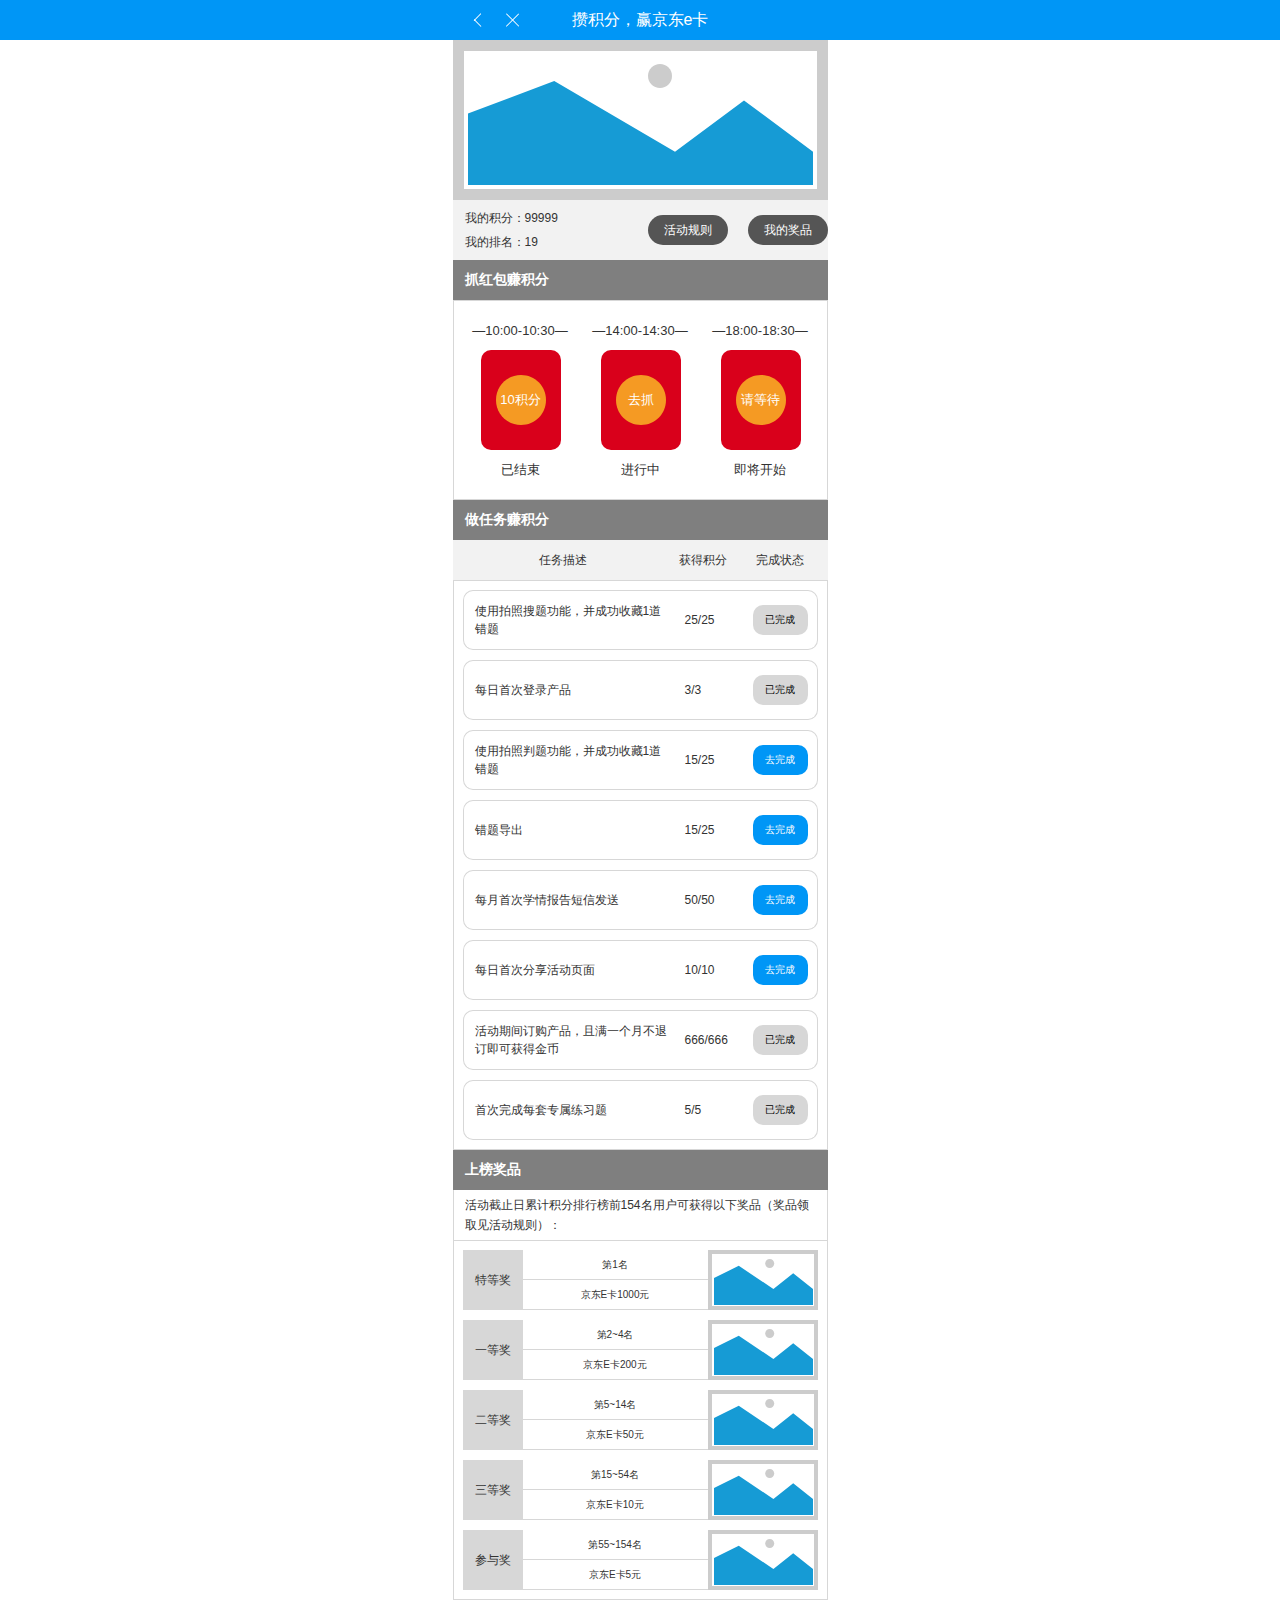
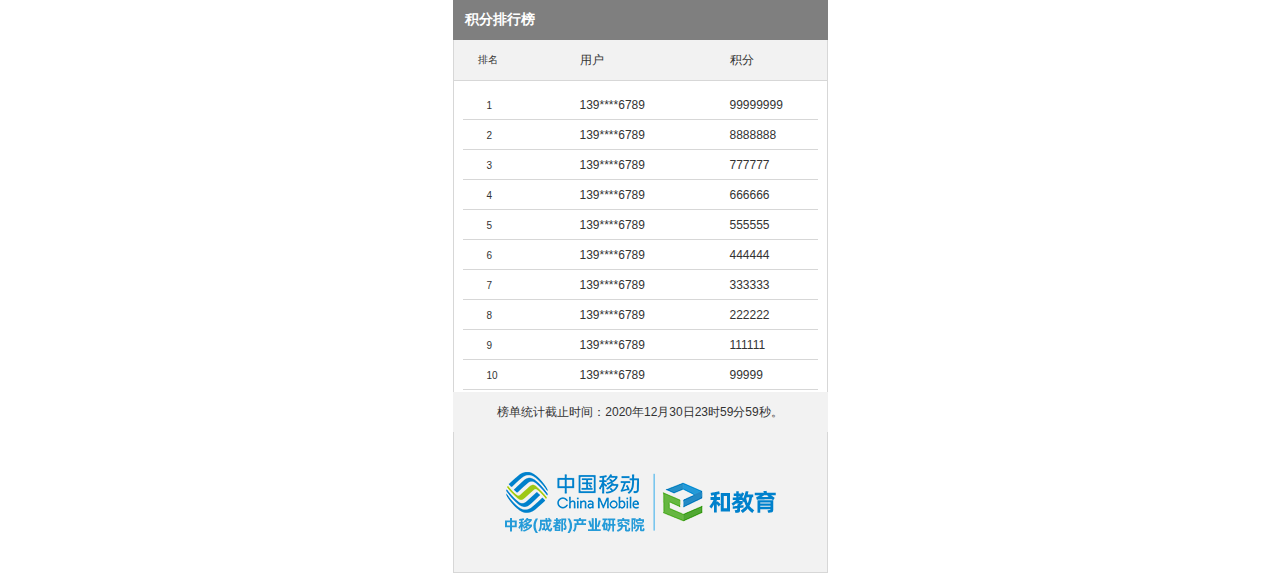
==== commit f82575ce: "V1.0.0" ====
--- a/index.html
+++ b/index.html
@@ -48,9 +48,1348 @@
   <body>
     <div id="base" class="">
 
-      <!-- frame (Inline Frame) -->
-      <div id="u0" class="ax_default" data-label="frame">
-        <iframe id="u0_input" data-label="frame" scrolling="auto" frameborder="0" webkitallowfullscreen mozallowfullscreen allowfullscreen></iframe>
+      <!-- Unnamed (Dynamic Panel) -->
+      <div id="u0" class="ax_default">
+        <div id="u0_state0" class="panel_state" data-label="State1" style="">
+          <div id="u0_state0_content" class="panel_state_content">
+
+            <!-- Unnamed (Rectangle) -->
+            <div id="u1" class="ax_default box_2">
+              <div id="u1_div" class=""></div>
+              <div id="u1_text" class="text ">
+                <p><span>攒积分，赢京东e卡</span></p>
+              </div>
+            </div>
+
+            <!-- Unnamed (Dynamic Panel) -->
+            <div id="u2" class="ax_default">
+              <div id="u2_state0" class="panel_state" data-label="State1" style="">
+                <div id="u2_state0_content" class="panel_state_content">
+
+                  <!-- Unnamed (Rectangle) -->
+                  <div id="u3" class="ax_default box_2">
+                    <div id="u3_div" class=""></div>
+                    <div id="u3_text" class="text " style="display:none; visibility: hidden">
+                      <p></p>
+                    </div>
+                  </div>
+
+                  <!-- Unnamed (Group) -->
+                  <div id="u4" class="ax_default" data-left="10.610912703474" data-top="8.11091270347399" data-width="7.77817459305203" data-height="13.778174593052">
+
+                    <!-- Unnamed (Vertical Line) -->
+                    <div id="u5" class="ax_default line">
+                      <img id="u5_img" class="img " src="images/index/u5.svg"/>
+                      <div id="u5_text" class="text " style="display:none; visibility: hidden">
+                        <p></p>
+                      </div>
+                    </div>
+
+                    <!-- Unnamed (Vertical Line) -->
+                    <div id="u6" class="ax_default line">
+                      <img id="u6_img" class="img " src="images/index/u5.svg"/>
+                      <div id="u6_text" class="text " style="display:none; visibility: hidden">
+                        <p></p>
+                      </div>
+                    </div>
+                  </div>
+                </div>
+              </div>
+            </div>
+
+            <!-- Unnamed (Dynamic Panel) -->
+            <div id="u7" class="ax_default">
+              <div id="u7_state0" class="panel_state" data-label="State1" style="">
+                <div id="u7_state0_content" class="panel_state_content">
+
+                  <!-- Unnamed (Rectangle) -->
+                  <div id="u8" class="ax_default box_2">
+                    <div id="u8_div" class=""></div>
+                    <div id="u8_text" class="text " style="display:none; visibility: hidden">
+                      <p></p>
+                    </div>
+                  </div>
+
+                  <!-- Unnamed (Vertical Line) -->
+                  <div id="u9" class="ax_default line">
+                    <img id="u9_img" class="img " src="images/index/u9.svg"/>
+                    <div id="u9_text" class="text " style="display:none; visibility: hidden">
+                      <p></p>
+                    </div>
+                  </div>
+
+                  <!-- Unnamed (Vertical Line) -->
+                  <div id="u10" class="ax_default line">
+                    <img id="u10_img" class="img " src="images/index/u9.svg"/>
+                    <div id="u10_text" class="text " style="display:none; visibility: hidden">
+                      <p></p>
+                    </div>
+                  </div>
+                </div>
+              </div>
+            </div>
+          </div>
+        </div>
+      </div>
+
+      <!-- banner (Image) -->
+      <div id="u11" class="ax_default _图片_" data-label="banner">
+        <img id="u11_img" class="img " src="images/index/banner_u11.svg"/>
+        <div id="u11_text" class="text " style="display:none; visibility: hidden">
+          <p></p>
+        </div>
+      </div>
+
+      <!-- Unnamed (Rectangle) -->
+      <div id="u12" class="ax_default box_2">
+        <div id="u12_div" class=""></div>
+        <div id="u12_text" class="text ">
+          <p><span>我的积分：99999</span></p><p><span>我的排名：19</span></p>
+        </div>
+      </div>
+
+      <!-- Unnamed (Rectangle) -->
+      <div id="u13" class="ax_default box_3">
+        <div id="u13_div" class=""></div>
+        <div id="u13_text" class="text ">
+          <p><span>活动规则</span></p>
+        </div>
+      </div>
+
+      <!-- Unnamed (Repeater) -->
+      <div id="u14" class="ax_default">
+        <script id="u14_script" type="axure-repeater-template">
+
+          <!-- prize (Rectangle) -->
+          <div id="u15" class="ax_default box_2 u15" data-label="prize">
+            <div id="u15_div" class="u15_div"></div>
+            <div id="u15_text" class="text u15_text" style="display:none; visibility: hidden">
+              <p></p>
+            </div>
+          </div>
+
+          <!-- grade (Rectangle) -->
+          <div id="u16" class="ax_default box_2 u16" data-label="grade">
+            <div id="u16_div" class="u16_div"></div>
+            <div id="u16_text" class="text u16_text" style="display:none; visibility: hidden">
+              <p></p>
+            </div>
+          </div>
+
+          <!-- rank (Rectangle) -->
+          <div id="u17" class="ax_default box_2 u17" data-label="rank">
+            <div id="u17_div" class="u17_div"></div>
+            <div id="u17_text" class="text u17_text" style="display:none; visibility: hidden">
+              <p></p>
+            </div>
+          </div>
+
+          <!-- Unnamed (Image) -->
+          <div id="u18" class="ax_default _图片_ u18">
+            <img id="u18_img" class="img u18_img" src="images/index/u18.svg"/>
+            <div id="u18_text" class="text u18_text" style="display:none; visibility: hidden">
+              <p></p>
+            </div>
+          </div>
+        </script>
+        <div id="u14-1" class="" style="width: 355px; height: 60px;">
+
+          <!-- prize (Rectangle) -->
+          <div id="u15-1" class="ax_default box_2 u15" data-label="prize" style="width: 185px; height: 30px; left: 60px; top: 30px;visibility: inherit">
+            <div id="u15-1_div" class="u15_div" style="width: 185px; height: 30px;visibility: inherit"></div>
+            <div id="u15-1_text" class="text u15_text" style="display:none; visibility: hidden">
+              <p></p>
+            </div>
+          </div>
+
+          <!-- grade (Rectangle) -->
+          <div id="u16-1" class="ax_default box_2 u16" data-label="grade" style="width: 60px; height: 60px; left: 0px; top: 0px;visibility: inherit">
+            <div id="u16-1_div" class="u16_div" style="width: 60px; height: 60px;visibility: inherit"></div>
+            <div id="u16-1_text" class="text u16_text" style="display:none; visibility: hidden">
+              <p></p>
+            </div>
+          </div>
+
+          <!-- rank (Rectangle) -->
+          <div id="u17-1" class="ax_default box_2 u17" data-label="rank" style="width: 185px; height: 30px; left: 60px; top: 0px;visibility: inherit">
+            <div id="u17-1_div" class="u17_div" style="width: 185px; height: 30px;visibility: inherit"></div>
+            <div id="u17-1_text" class="text u17_text" style="display:none; visibility: hidden">
+              <p></p>
+            </div>
+          </div>
+
+          <!-- Unnamed (Image) -->
+          <div id="u18-1" class="ax_default _图片_ u18" style="width: 110px; height: 60px; left: 245px; top: 0px;visibility: inherit">
+            <img id="u18-1_img" class="img u18_img" src="images/index/u18.svg"/>
+            <div id="u18-1_text" class="text u18_text" style="display:none; visibility: hidden">
+              <p></p>
+            </div>
+          </div>
+        </div>
+        <div id="u14-2" class="" style="width: 355px; height: 60px;">
+
+          <!-- prize (Rectangle) -->
+          <div id="u15-2" class="ax_default box_2 u15" data-label="prize" style="width: 185px; height: 30px; left: 60px; top: 30px;visibility: inherit">
+            <div id="u15-2_div" class="u15_div" style="width: 185px; height: 30px;visibility: inherit"></div>
+            <div id="u15-2_text" class="text u15_text" style="display:none; visibility: hidden">
+              <p></p>
+            </div>
+          </div>
+
+          <!-- grade (Rectangle) -->
+          <div id="u16-2" class="ax_default box_2 u16" data-label="grade" style="width: 60px; height: 60px; left: 0px; top: 0px;visibility: inherit">
+            <div id="u16-2_div" class="u16_div" style="width: 60px; height: 60px;visibility: inherit"></div>
+            <div id="u16-2_text" class="text u16_text" style="display:none; visibility: hidden">
+              <p></p>
+            </div>
+          </div>
+
+          <!-- rank (Rectangle) -->
+          <div id="u17-2" class="ax_default box_2 u17" data-label="rank" style="width: 185px; height: 30px; left: 60px; top: 0px;visibility: inherit">
+            <div id="u17-2_div" class="u17_div" style="width: 185px; height: 30px;visibility: inherit"></div>
+            <div id="u17-2_text" class="text u17_text" style="display:none; visibility: hidden">
+              <p></p>
+            </div>
+          </div>
+
+          <!-- Unnamed (Image) -->
+          <div id="u18-2" class="ax_default _图片_ u18" style="width: 110px; height: 60px; left: 245px; top: 0px;visibility: inherit">
+            <img id="u18-2_img" class="img u18_img" src="images/index/u18.svg"/>
+            <div id="u18-2_text" class="text u18_text" style="display:none; visibility: hidden">
+              <p></p>
+            </div>
+          </div>
+        </div>
+        <div id="u14-3" class="" style="width: 355px; height: 60px;">
+
+          <!-- prize (Rectangle) -->
+          <div id="u15-3" class="ax_default box_2 u15" data-label="prize" style="width: 185px; height: 30px; left: 60px; top: 30px;visibility: inherit">
+            <div id="u15-3_div" class="u15_div" style="width: 185px; height: 30px;visibility: inherit"></div>
+            <div id="u15-3_text" class="text u15_text" style="display:none; visibility: hidden">
+              <p></p>
+            </div>
+          </div>
+
+          <!-- grade (Rectangle) -->
+          <div id="u16-3" class="ax_default box_2 u16" data-label="grade" style="width: 60px; height: 60px; left: 0px; top: 0px;visibility: inherit">
+            <div id="u16-3_div" class="u16_div" style="width: 60px; height: 60px;visibility: inherit"></div>
+            <div id="u16-3_text" class="text u16_text" style="display:none; visibility: hidden">
+              <p></p>
+            </div>
+          </div>
+
+          <!-- rank (Rectangle) -->
+          <div id="u17-3" class="ax_default box_2 u17" data-label="rank" style="width: 185px; height: 30px; left: 60px; top: 0px;visibility: inherit">
+            <div id="u17-3_div" class="u17_div" style="width: 185px; height: 30px;visibility: inherit"></div>
+            <div id="u17-3_text" class="text u17_text" style="display:none; visibility: hidden">
+              <p></p>
+            </div>
+          </div>
+
+          <!-- Unnamed (Image) -->
+          <div id="u18-3" class="ax_default _图片_ u18" style="width: 110px; height: 60px; left: 245px; top: 0px;visibility: inherit">
+            <img id="u18-3_img" class="img u18_img" src="images/index/u18.svg"/>
+            <div id="u18-3_text" class="text u18_text" style="display:none; visibility: hidden">
+              <p></p>
+            </div>
+          </div>
+        </div>
+        <div id="u14-4" class="" style="width: 355px; height: 60px;">
+
+          <!-- prize (Rectangle) -->
+          <div id="u15-4" class="ax_default box_2 u15" data-label="prize" style="width: 185px; height: 30px; left: 60px; top: 30px;visibility: inherit">
+            <div id="u15-4_div" class="u15_div" style="width: 185px; height: 30px;visibility: inherit"></div>
+            <div id="u15-4_text" class="text u15_text" style="display:none; visibility: hidden">
+              <p></p>
+            </div>
+          </div>
+
+          <!-- grade (Rectangle) -->
+          <div id="u16-4" class="ax_default box_2 u16" data-label="grade" style="width: 60px; height: 60px; left: 0px; top: 0px;visibility: inherit">
+            <div id="u16-4_div" class="u16_div" style="width: 60px; height: 60px;visibility: inherit"></div>
+            <div id="u16-4_text" class="text u16_text" style="display:none; visibility: hidden">
+              <p></p>
+            </div>
+          </div>
+
+          <!-- rank (Rectangle) -->
+          <div id="u17-4" class="ax_default box_2 u17" data-label="rank" style="width: 185px; height: 30px; left: 60px; top: 0px;visibility: inherit">
+            <div id="u17-4_div" class="u17_div" style="width: 185px; height: 30px;visibility: inherit"></div>
+            <div id="u17-4_text" class="text u17_text" style="display:none; visibility: hidden">
+              <p></p>
+            </div>
+          </div>
+
+          <!-- Unnamed (Image) -->
+          <div id="u18-4" class="ax_default _图片_ u18" style="width: 110px; height: 60px; left: 245px; top: 0px;visibility: inherit">
+            <img id="u18-4_img" class="img u18_img" src="images/index/u18.svg"/>
+            <div id="u18-4_text" class="text u18_text" style="display:none; visibility: hidden">
+              <p></p>
+            </div>
+          </div>
+        </div>
+        <div id="u14-5" class="" style="width: 355px; height: 60px;">
+
+          <!-- prize (Rectangle) -->
+          <div id="u15-5" class="ax_default box_2 u15" data-label="prize" style="width: 185px; height: 30px; left: 60px; top: 30px;visibility: inherit">
+            <div id="u15-5_div" class="u15_div" style="width: 185px; height: 30px;visibility: inherit"></div>
+            <div id="u15-5_text" class="text u15_text" style="display:none; visibility: hidden">
+              <p></p>
+            </div>
+          </div>
+
+          <!-- grade (Rectangle) -->
+          <div id="u16-5" class="ax_default box_2 u16" data-label="grade" style="width: 60px; height: 60px; left: 0px; top: 0px;visibility: inherit">
+            <div id="u16-5_div" class="u16_div" style="width: 60px; height: 60px;visibility: inherit"></div>
+            <div id="u16-5_text" class="text u16_text" style="display:none; visibility: hidden">
+              <p></p>
+            </div>
+          </div>
+
+          <!-- rank (Rectangle) -->
+          <div id="u17-5" class="ax_default box_2 u17" data-label="rank" style="width: 185px; height: 30px; left: 60px; top: 0px;visibility: inherit">
+            <div id="u17-5_div" class="u17_div" style="width: 185px; height: 30px;visibility: inherit"></div>
+            <div id="u17-5_text" class="text u17_text" style="display:none; visibility: hidden">
+              <p></p>
+            </div>
+          </div>
+
+          <!-- Unnamed (Image) -->
+          <div id="u18-5" class="ax_default _图片_ u18" style="width: 110px; height: 60px; left: 245px; top: 0px;visibility: inherit">
+            <img id="u18-5_img" class="img u18_img" src="images/index/u18.svg"/>
+            <div id="u18-5_text" class="text u18_text" style="display:none; visibility: hidden">
+              <p></p>
+            </div>
+          </div>
+        </div>
+      </div>
+
+      <!-- Unnamed (Rectangle) -->
+      <div id="u19" class="ax_default box_2">
+        <div id="u19_div" class=""></div>
+        <div id="u19_text" class="text ">
+          <p><span>上榜奖品</span></p>
+        </div>
+      </div>
+
+      <!-- Unnamed (Rectangle) -->
+      <div id="u20" class="ax_default _文本段落">
+        <div id="u20_div" class=""></div>
+        <div id="u20_text" class="text ">
+          <p><span>活动截止日累计积分排行榜前154名用户可获得以下奖品（奖品领取见活动规则）：</span></p>
+        </div>
+      </div>
+
+      <!-- Unnamed (Dynamic Panel) -->
+      <div id="u21" class="ax_default">
+        <div id="u21_state0" class="panel_state" data-label="State1" style="">
+          <div id="u21_state0_content" class="panel_state_content">
+
+            <!-- Unnamed (Repeater) -->
+            <div id="u22" class="ax_default">
+              <script id="u22_script" type="axure-repeater-template">
+
+                <!-- prize (Rectangle) -->
+                <div id="u23" class="ax_default box_2 u23" data-label="prize">
+                  <div id="u23_div" class="u23_div"></div>
+                  <div id="u23_text" class="text u23_text" style="display:none; visibility: hidden">
+                    <p></p>
+                  </div>
+                </div>
+
+                <!-- grade (Rectangle) -->
+                <div id="u24" class="ax_default box_2 u24" data-label="grade">
+                  <div id="u24_div" class="u24_div"></div>
+                  <div id="u24_text" class="text u24_text" style="display:none; visibility: hidden">
+                    <p></p>
+                  </div>
+                </div>
+
+                <!-- rank (Rectangle) -->
+                <div id="u25" class="ax_default box_2 u25" data-label="rank">
+                  <div id="u25_div" class="u25_div"></div>
+                  <div id="u25_text" class="text u25_text" style="display:none; visibility: hidden">
+                    <p></p>
+                  </div>
+                </div>
+              </script>
+              <div id="u22-1" class="preeval" style="width: 355px; height: 30px;">
+
+                <!-- prize (Rectangle) -->
+                <div id="u23-1" class="ax_default box_2 u23" data-label="prize" style="width: 90px; height: 30px; left: 265px; top: 0px;visibility: inherit">
+                  <div id="u23-1_div" class="u23_div" style="width: 90px; height: 30px;visibility: inherit"></div>
+                  <div id="u23-1_text" class="text u23_text" style="visibility: inherit">
+                    <p><span>99999999</span></p>
+                  </div>
+                </div>
+
+                <!-- grade (Rectangle) -->
+                <div id="u24-1" class="ax_default box_2 u24" data-label="grade" style="width: 150px; height: 30px; left: 115px; top: 0px;visibility: inherit">
+                  <div id="u24-1_div" class="u24_div" style="width: 150px; height: 30px;visibility: inherit"></div>
+                  <div id="u24-1_text" class="text u24_text" style="visibility: inherit">
+                    <p><span>139****6789</span></p>
+                  </div>
+                </div>
+
+                <!-- rank (Rectangle) -->
+                <div id="u25-1" class="ax_default box_2 u25" data-label="rank" style="width: 115px; height: 30px; left: 0px; top: 0px;visibility: inherit">
+                  <div id="u25-1_div" class="u25_div" style="width: 115px; height: 30px;visibility: inherit"></div>
+                  <div id="u25-1_text" class="text u25_text" style="visibility: inherit">
+                    <p><span>1</span></p>
+                  </div>
+                </div>
+              </div>
+              <div id="u22-2" class="preeval" style="width: 355px; height: 30px;">
+
+                <!-- prize (Rectangle) -->
+                <div id="u23-2" class="ax_default box_2 u23" data-label="prize" style="width: 90px; height: 30px; left: 265px; top: 0px;visibility: inherit">
+                  <div id="u23-2_div" class="u23_div" style="width: 90px; height: 30px;visibility: inherit"></div>
+                  <div id="u23-2_text" class="text u23_text" style="visibility: inherit">
+                    <p><span>8888888</span></p>
+                  </div>
+                </div>
+
+                <!-- grade (Rectangle) -->
+                <div id="u24-2" class="ax_default box_2 u24" data-label="grade" style="width: 150px; height: 30px; left: 115px; top: 0px;visibility: inherit">
+                  <div id="u24-2_div" class="u24_div" style="width: 150px; height: 30px;visibility: inherit"></div>
+                  <div id="u24-2_text" class="text u24_text" style="visibility: inherit">
+                    <p><span>139****6789</span></p>
+                  </div>
+                </div>
+
+                <!-- rank (Rectangle) -->
+                <div id="u25-2" class="ax_default box_2 u25" data-label="rank" style="width: 115px; height: 30px; left: 0px; top: 0px;visibility: inherit">
+                  <div id="u25-2_div" class="u25_div" style="width: 115px; height: 30px;visibility: inherit"></div>
+                  <div id="u25-2_text" class="text u25_text" style="visibility: inherit">
+                    <p><span>2</span></p>
+                  </div>
+                </div>
+              </div>
+              <div id="u22-3" class="preeval" style="width: 355px; height: 30px;">
+
+                <!-- prize (Rectangle) -->
+                <div id="u23-3" class="ax_default box_2 u23" data-label="prize" style="width: 90px; height: 30px; left: 265px; top: 0px;visibility: inherit">
+                  <div id="u23-3_div" class="u23_div" style="width: 90px; height: 30px;visibility: inherit"></div>
+                  <div id="u23-3_text" class="text u23_text" style="visibility: inherit">
+                    <p><span>777777</span></p>
+                  </div>
+                </div>
+
+                <!-- grade (Rectangle) -->
+                <div id="u24-3" class="ax_default box_2 u24" data-label="grade" style="width: 150px; height: 30px; left: 115px; top: 0px;visibility: inherit">
+                  <div id="u24-3_div" class="u24_div" style="width: 150px; height: 30px;visibility: inherit"></div>
+                  <div id="u24-3_text" class="text u24_text" style="visibility: inherit">
+                    <p><span>139****6789</span></p>
+                  </div>
+                </div>
+
+                <!-- rank (Rectangle) -->
+                <div id="u25-3" class="ax_default box_2 u25" data-label="rank" style="width: 115px; height: 30px; left: 0px; top: 0px;visibility: inherit">
+                  <div id="u25-3_div" class="u25_div" style="width: 115px; height: 30px;visibility: inherit"></div>
+                  <div id="u25-3_text" class="text u25_text" style="visibility: inherit">
+                    <p><span>3</span></p>
+                  </div>
+                </div>
+              </div>
+              <div id="u22-4" class="preeval" style="width: 355px; height: 30px;">
+
+                <!-- prize (Rectangle) -->
+                <div id="u23-4" class="ax_default box_2 u23" data-label="prize" style="width: 90px; height: 30px; left: 265px; top: 0px;visibility: inherit">
+                  <div id="u23-4_div" class="u23_div" style="width: 90px; height: 30px;visibility: inherit"></div>
+                  <div id="u23-4_text" class="text u23_text" style="visibility: inherit">
+                    <p><span>666666</span></p>
+                  </div>
+                </div>
+
+                <!-- grade (Rectangle) -->
+                <div id="u24-4" class="ax_default box_2 u24" data-label="grade" style="width: 150px; height: 30px; left: 115px; top: 0px;visibility: inherit">
+                  <div id="u24-4_div" class="u24_div" style="width: 150px; height: 30px;visibility: inherit"></div>
+                  <div id="u24-4_text" class="text u24_text" style="visibility: inherit">
+                    <p><span>139****6789</span></p>
+                  </div>
+                </div>
+
+                <!-- rank (Rectangle) -->
+                <div id="u25-4" class="ax_default box_2 u25" data-label="rank" style="width: 115px; height: 30px; left: 0px; top: 0px;visibility: inherit">
+                  <div id="u25-4_div" class="u25_div" style="width: 115px; height: 30px;visibility: inherit"></div>
+                  <div id="u25-4_text" class="text u25_text" style="visibility: inherit">
+                    <p><span>4</span></p>
+                  </div>
+                </div>
+              </div>
+              <div id="u22-5" class="preeval" style="width: 355px; height: 30px;">
+
+                <!-- prize (Rectangle) -->
+                <div id="u23-5" class="ax_default box_2 u23" data-label="prize" style="width: 90px; height: 30px; left: 265px; top: 0px;visibility: inherit">
+                  <div id="u23-5_div" class="u23_div" style="width: 90px; height: 30px;visibility: inherit"></div>
+                  <div id="u23-5_text" class="text u23_text" style="visibility: inherit">
+                    <p><span>555555</span></p>
+                  </div>
+                </div>
+
+                <!-- grade (Rectangle) -->
+                <div id="u24-5" class="ax_default box_2 u24" data-label="grade" style="width: 150px; height: 30px; left: 115px; top: 0px;visibility: inherit">
+                  <div id="u24-5_div" class="u24_div" style="width: 150px; height: 30px;visibility: inherit"></div>
+                  <div id="u24-5_text" class="text u24_text" style="visibility: inherit">
+                    <p><span>139****6789</span></p>
+                  </div>
+                </div>
+
+                <!-- rank (Rectangle) -->
+                <div id="u25-5" class="ax_default box_2 u25" data-label="rank" style="width: 115px; height: 30px; left: 0px; top: 0px;visibility: inherit">
+                  <div id="u25-5_div" class="u25_div" style="width: 115px; height: 30px;visibility: inherit"></div>
+                  <div id="u25-5_text" class="text u25_text" style="visibility: inherit">
+                    <p><span>5</span></p>
+                  </div>
+                </div>
+              </div>
+              <div id="u22-6" class="preeval" style="width: 355px; height: 30px;">
+
+                <!-- prize (Rectangle) -->
+                <div id="u23-6" class="ax_default box_2 u23" data-label="prize" style="width: 90px; height: 30px; left: 265px; top: 0px;visibility: inherit">
+                  <div id="u23-6_div" class="u23_div" style="width: 90px; height: 30px;visibility: inherit"></div>
+                  <div id="u23-6_text" class="text u23_text" style="visibility: inherit">
+                    <p><span>444444</span></p>
+                  </div>
+                </div>
+
+                <!-- grade (Rectangle) -->
+                <div id="u24-6" class="ax_default box_2 u24" data-label="grade" style="width: 150px; height: 30px; left: 115px; top: 0px;visibility: inherit">
+                  <div id="u24-6_div" class="u24_div" style="width: 150px; height: 30px;visibility: inherit"></div>
+                  <div id="u24-6_text" class="text u24_text" style="visibility: inherit">
+                    <p><span>139****6789</span></p>
+                  </div>
+                </div>
+
+                <!-- rank (Rectangle) -->
+                <div id="u25-6" class="ax_default box_2 u25" data-label="rank" style="width: 115px; height: 30px; left: 0px; top: 0px;visibility: inherit">
+                  <div id="u25-6_div" class="u25_div" style="width: 115px; height: 30px;visibility: inherit"></div>
+                  <div id="u25-6_text" class="text u25_text" style="visibility: inherit">
+                    <p><span>6</span></p>
+                  </div>
+                </div>
+              </div>
+              <div id="u22-7" class="preeval" style="width: 355px; height: 30px;">
+
+                <!-- prize (Rectangle) -->
+                <div id="u23-7" class="ax_default box_2 u23" data-label="prize" style="width: 90px; height: 30px; left: 265px; top: 0px;visibility: inherit">
+                  <div id="u23-7_div" class="u23_div" style="width: 90px; height: 30px;visibility: inherit"></div>
+                  <div id="u23-7_text" class="text u23_text" style="visibility: inherit">
+                    <p><span>333333</span></p>
+                  </div>
+                </div>
+
+                <!-- grade (Rectangle) -->
+                <div id="u24-7" class="ax_default box_2 u24" data-label="grade" style="width: 150px; height: 30px; left: 115px; top: 0px;visibility: inherit">
+                  <div id="u24-7_div" class="u24_div" style="width: 150px; height: 30px;visibility: inherit"></div>
+                  <div id="u24-7_text" class="text u24_text" style="visibility: inherit">
+                    <p><span>139****6789</span></p>
+                  </div>
+                </div>
+
+                <!-- rank (Rectangle) -->
+                <div id="u25-7" class="ax_default box_2 u25" data-label="rank" style="width: 115px; height: 30px; left: 0px; top: 0px;visibility: inherit">
+                  <div id="u25-7_div" class="u25_div" style="width: 115px; height: 30px;visibility: inherit"></div>
+                  <div id="u25-7_text" class="text u25_text" style="visibility: inherit">
+                    <p><span>7</span></p>
+                  </div>
+                </div>
+              </div>
+              <div id="u22-8" class="preeval" style="width: 355px; height: 30px;">
+
+                <!-- prize (Rectangle) -->
+                <div id="u23-8" class="ax_default box_2 u23" data-label="prize" style="width: 90px; height: 30px; left: 265px; top: 0px;visibility: inherit">
+                  <div id="u23-8_div" class="u23_div" style="width: 90px; height: 30px;visibility: inherit"></div>
+                  <div id="u23-8_text" class="text u23_text" style="visibility: inherit">
+                    <p><span>222222</span></p>
+                  </div>
+                </div>
+
+                <!-- grade (Rectangle) -->
+                <div id="u24-8" class="ax_default box_2 u24" data-label="grade" style="width: 150px; height: 30px; left: 115px; top: 0px;visibility: inherit">
+                  <div id="u24-8_div" class="u24_div" style="width: 150px; height: 30px;visibility: inherit"></div>
+                  <div id="u24-8_text" class="text u24_text" style="visibility: inherit">
+                    <p><span>139****6789</span></p>
+                  </div>
+                </div>
+
+                <!-- rank (Rectangle) -->
+                <div id="u25-8" class="ax_default box_2 u25" data-label="rank" style="width: 115px; height: 30px; left: 0px; top: 0px;visibility: inherit">
+                  <div id="u25-8_div" class="u25_div" style="width: 115px; height: 30px;visibility: inherit"></div>
+                  <div id="u25-8_text" class="text u25_text" style="visibility: inherit">
+                    <p><span>8</span></p>
+                  </div>
+                </div>
+              </div>
+              <div id="u22-9" class="preeval" style="width: 355px; height: 30px;">
+
+                <!-- prize (Rectangle) -->
+                <div id="u23-9" class="ax_default box_2 u23" data-label="prize" style="width: 90px; height: 30px; left: 265px; top: 0px;visibility: inherit">
+                  <div id="u23-9_div" class="u23_div" style="width: 90px; height: 30px;visibility: inherit"></div>
+                  <div id="u23-9_text" class="text u23_text" style="visibility: inherit">
+                    <p><span>111111</span></p>
+                  </div>
+                </div>
+
+                <!-- grade (Rectangle) -->
+                <div id="u24-9" class="ax_default box_2 u24" data-label="grade" style="width: 150px; height: 30px; left: 115px; top: 0px;visibility: inherit">
+                  <div id="u24-9_div" class="u24_div" style="width: 150px; height: 30px;visibility: inherit"></div>
+                  <div id="u24-9_text" class="text u24_text" style="visibility: inherit">
+                    <p><span>139****6789</span></p>
+                  </div>
+                </div>
+
+                <!-- rank (Rectangle) -->
+                <div id="u25-9" class="ax_default box_2 u25" data-label="rank" style="width: 115px; height: 30px; left: 0px; top: 0px;visibility: inherit">
+                  <div id="u25-9_div" class="u25_div" style="width: 115px; height: 30px;visibility: inherit"></div>
+                  <div id="u25-9_text" class="text u25_text" style="visibility: inherit">
+                    <p><span>9</span></p>
+                  </div>
+                </div>
+              </div>
+              <div id="u22-10" class="preeval" style="width: 355px; height: 30px;">
+
+                <!-- prize (Rectangle) -->
+                <div id="u23-10" class="ax_default box_2 u23" data-label="prize" style="width: 90px; height: 30px; left: 265px; top: 0px;visibility: inherit">
+                  <div id="u23-10_div" class="u23_div" style="width: 90px; height: 30px;visibility: inherit"></div>
+                  <div id="u23-10_text" class="text u23_text" style="visibility: inherit">
+                    <p><span>99999</span></p>
+                  </div>
+                </div>
+
+                <!-- grade (Rectangle) -->
+                <div id="u24-10" class="ax_default box_2 u24" data-label="grade" style="width: 150px; height: 30px; left: 115px; top: 0px;visibility: inherit">
+                  <div id="u24-10_div" class="u24_div" style="width: 150px; height: 30px;visibility: inherit"></div>
+                  <div id="u24-10_text" class="text u24_text" style="visibility: inherit">
+                    <p><span>139****6789</span></p>
+                  </div>
+                </div>
+
+                <!-- rank (Rectangle) -->
+                <div id="u25-10" class="ax_default box_2 u25" data-label="rank" style="width: 115px; height: 30px; left: 0px; top: 0px;visibility: inherit">
+                  <div id="u25-10_div" class="u25_div" style="width: 115px; height: 30px;visibility: inherit"></div>
+                  <div id="u25-10_text" class="text u25_text" style="visibility: inherit">
+                    <p><span>10</span></p>
+                  </div>
+                </div>
+              </div>
+              <div id="u22-11" class="preeval" style="width: 355px; height: 30px;">
+
+                <!-- prize (Rectangle) -->
+                <div id="u23-11" class="ax_default box_2 u23" data-label="prize" style="width: 90px; height: 30px; left: 265px; top: 0px;visibility: inherit">
+                  <div id="u23-11_div" class="u23_div" style="width: 90px; height: 30px;visibility: inherit"></div>
+                  <div id="u23-11_text" class="text u23_text" style="visibility: inherit">
+                    <p><span>88888</span></p>
+                  </div>
+                </div>
+
+                <!-- grade (Rectangle) -->
+                <div id="u24-11" class="ax_default box_2 u24" data-label="grade" style="width: 150px; height: 30px; left: 115px; top: 0px;visibility: inherit">
+                  <div id="u24-11_div" class="u24_div" style="width: 150px; height: 30px;visibility: inherit"></div>
+                  <div id="u24-11_text" class="text u24_text" style="visibility: inherit">
+                    <p><span>139****6789</span></p>
+                  </div>
+                </div>
+
+                <!-- rank (Rectangle) -->
+                <div id="u25-11" class="ax_default box_2 u25" data-label="rank" style="width: 115px; height: 30px; left: 0px; top: 0px;visibility: inherit">
+                  <div id="u25-11_div" class="u25_div" style="width: 115px; height: 30px;visibility: inherit"></div>
+                  <div id="u25-11_text" class="text u25_text" style="visibility: inherit">
+                    <p><span>11</span></p>
+                  </div>
+                </div>
+              </div>
+              <div id="u22-12" class="preeval" style="width: 355px; height: 30px;">
+
+                <!-- prize (Rectangle) -->
+                <div id="u23-12" class="ax_default box_2 u23" data-label="prize" style="width: 90px; height: 30px; left: 265px; top: 0px;visibility: inherit">
+                  <div id="u23-12_div" class="u23_div" style="width: 90px; height: 30px;visibility: inherit"></div>
+                  <div id="u23-12_text" class="text u23_text" style="visibility: inherit">
+                    <p><span>77777</span></p>
+                  </div>
+                </div>
+
+                <!-- grade (Rectangle) -->
+                <div id="u24-12" class="ax_default box_2 u24" data-label="grade" style="width: 150px; height: 30px; left: 115px; top: 0px;visibility: inherit">
+                  <div id="u24-12_div" class="u24_div" style="width: 150px; height: 30px;visibility: inherit"></div>
+                  <div id="u24-12_text" class="text u24_text" style="visibility: inherit">
+                    <p><span>139****6789</span></p>
+                  </div>
+                </div>
+
+                <!-- rank (Rectangle) -->
+                <div id="u25-12" class="ax_default box_2 u25" data-label="rank" style="width: 115px; height: 30px; left: 0px; top: 0px;visibility: inherit">
+                  <div id="u25-12_div" class="u25_div" style="width: 115px; height: 30px;visibility: inherit"></div>
+                  <div id="u25-12_text" class="text u25_text" style="visibility: inherit">
+                    <p><span>12</span></p>
+                  </div>
+                </div>
+              </div>
+              <div id="u22-13" class="preeval" style="width: 355px; height: 30px;">
+
+                <!-- prize (Rectangle) -->
+                <div id="u23-13" class="ax_default box_2 u23" data-label="prize" style="width: 90px; height: 30px; left: 265px; top: 0px;visibility: inherit">
+                  <div id="u23-13_div" class="u23_div" style="width: 90px; height: 30px;visibility: inherit"></div>
+                  <div id="u23-13_text" class="text u23_text" style="visibility: inherit">
+                    <p><span>……</span></p>
+                  </div>
+                </div>
+
+                <!-- grade (Rectangle) -->
+                <div id="u24-13" class="ax_default box_2 u24" data-label="grade" style="width: 150px; height: 30px; left: 115px; top: 0px;visibility: inherit">
+                  <div id="u24-13_div" class="u24_div" style="width: 150px; height: 30px;visibility: inherit"></div>
+                  <div id="u24-13_text" class="text u24_text" style="visibility: inherit">
+                    <p><span>……</span></p>
+                  </div>
+                </div>
+
+                <!-- rank (Rectangle) -->
+                <div id="u25-13" class="ax_default box_2 u25" data-label="rank" style="width: 115px; height: 30px; left: 0px; top: 0px;visibility: inherit">
+                  <div id="u25-13_div" class="u25_div" style="width: 115px; height: 30px;visibility: inherit"></div>
+                  <div id="u25-13_text" class="text u25_text" style="visibility: inherit">
+                    <p><span>……</span></p>
+                  </div>
+                </div>
+              </div>
+              <div id="u22-14" class="preeval" style="width: 355px; height: 30px;">
+
+                <!-- prize (Rectangle) -->
+                <div id="u23-14" class="ax_default box_2 u23" data-label="prize" style="width: 90px; height: 30px; left: 265px; top: 0px;visibility: inherit">
+                  <div id="u23-14_div" class="u23_div" style="width: 90px; height: 30px;visibility: inherit"></div>
+                  <div id="u23-14_text" class="text u23_text" style="visibility: inherit">
+                    <p><span>6666</span></p>
+                  </div>
+                </div>
+
+                <!-- grade (Rectangle) -->
+                <div id="u24-14" class="ax_default box_2 u24" data-label="grade" style="width: 150px; height: 30px; left: 115px; top: 0px;visibility: inherit">
+                  <div id="u24-14_div" class="u24_div" style="width: 150px; height: 30px;visibility: inherit"></div>
+                  <div id="u24-14_text" class="text u24_text" style="visibility: inherit">
+                    <p><span>139****6789</span></p>
+                  </div>
+                </div>
+
+                <!-- rank (Rectangle) -->
+                <div id="u25-14" class="ax_default box_2 u25" data-label="rank" style="width: 115px; height: 30px; left: 0px; top: 0px;visibility: inherit">
+                  <div id="u25-14_div" class="u25_div" style="width: 115px; height: 30px;visibility: inherit"></div>
+                  <div id="u25-14_text" class="text u25_text" style="visibility: inherit">
+                    <p><span>154</span></p>
+                  </div>
+                </div>
+              </div>
+            </div>
+          </div>
+        </div>
+      </div>
+
+      <!-- Unnamed (Repeater) -->
+      <div id="u26" class="ax_default">
+        <script id="u26_script" type="axure-repeater-template">
+
+          <!-- prize (Rectangle) -->
+          <div id="u27" class="ax_default box_2 u27" data-label="prize">
+            <div id="u27_div" class="u27_div"></div>
+            <div id="u27_text" class="text u27_text" style="display:none; visibility: hidden">
+              <p></p>
+            </div>
+          </div>
+
+          <!-- grade (Rectangle) -->
+          <div id="u28" class="ax_default box_2 u28" data-label="grade">
+            <div id="u28_div" class="u28_div"></div>
+            <div id="u28_text" class="text u28_text" style="display:none; visibility: hidden">
+              <p></p>
+            </div>
+          </div>
+
+          <!-- rank (Rectangle) -->
+          <div id="u29" class="ax_default box_2 u29" data-label="rank">
+            <div id="u29_div" class="u29_div"></div>
+            <div id="u29_text" class="text u29_text" style="display:none; visibility: hidden">
+              <p></p>
+            </div>
+          </div>
+        </script>
+        <div id="u26-1" class="preeval" style="width: 373px; height: 40px;">
+
+          <!-- prize (Rectangle) -->
+          <div id="u27-1" class="ax_default box_2 u27" data-label="prize" style="width: 99px; height: 40px; left: 274px; top: 0px;visibility: inherit">
+            <div id="u27-1_div" class="u27_div" style="width: 99px; height: 40px;visibility: inherit"></div>
+            <div id="u27-1_text" class="text u27_text" style="visibility: inherit">
+              <p><span>积分</span></p>
+            </div>
+          </div>
+
+          <!-- grade (Rectangle) -->
+          <div id="u28-1" class="ax_default box_2 u28" data-label="grade" style="width: 150px; height: 40px; left: 124px; top: 0px;visibility: inherit">
+            <div id="u28-1_div" class="u28_div" style="width: 150px; height: 40px;visibility: inherit"></div>
+            <div id="u28-1_text" class="text u28_text" style="visibility: inherit">
+              <p><span>用户</span></p>
+            </div>
+          </div>
+
+          <!-- rank (Rectangle) -->
+          <div id="u29-1" class="ax_default box_2 u29" data-label="rank" style="width: 124px; height: 40px; left: 0px; top: 0px;visibility: inherit">
+            <div id="u29-1_div" class="u29_div" style="width: 124px; height: 40px;visibility: inherit"></div>
+            <div id="u29-1_text" class="text u29_text" style="visibility: inherit">
+              <p><span>排名</span></p>
+            </div>
+          </div>
+        </div>
+      </div>
+
+      <!-- Unnamed (Rectangle) -->
+      <div id="u30" class="ax_default _文本段落">
+        <div id="u30_div" class=""></div>
+        <div id="u30_text" class="text ">
+          <p><span>榜单统计截止时间：2020年12月30日23时59分59秒。</span></p>
+        </div>
+      </div>
+
+      <!-- Unnamed (Rectangle) -->
+      <div id="u31" class="ax_default _文本段落">
+        <div id="u31_div" class=""></div>
+        <div id="u31_text" class="text ">
+          <p><span>抓红包赚积分</span></p>
+        </div>
+      </div>
+
+      <!-- Unnamed (Repeater) -->
+      <div id="u32" class="ax_default">
+        <script id="u32_script" type="axure-repeater-template">
+
+          <!-- red packets (Rectangle) -->
+          <div id="u33" class="ax_default box_2 u33" data-label="red packets">
+            <div id="u33_div" class="u33_div"></div>
+            <div id="u33_text" class="text u33_text" style="display:none; visibility: hidden">
+              <p></p>
+            </div>
+          </div>
+
+          <!-- state (Rectangle) -->
+          <div id="u34" class="ax_default box_2 u34" data-label="state">
+            <div id="u34_div" class="u34_div"></div>
+            <div id="u34_text" class="text u34_text" style="display:none; visibility: hidden">
+              <p></p>
+            </div>
+          </div>
+
+          <!-- action (Ellipse) -->
+          <div id="u35" class="ax_default ellipse u35" data-label="action">
+            <img id="u35_img" class="img u35_img" src="images/index/action_u35.svg"/>
+            <div id="u35_text" class="text u35_text" style="display:none; visibility: hidden">
+              <p></p>
+            </div>
+          </div>
+
+          <!-- time (Rectangle) -->
+          <div id="u36" class="ax_default box_2 u36" data-label="time">
+            <div id="u36_div" class="u36_div"></div>
+            <div id="u36_text" class="text u36_text" style="display:none; visibility: hidden">
+              <p></p>
+            </div>
+          </div>
+        </script>
+        <div id="u32-1" class="preeval" style="width: 105px; height: 180px;">
+
+          <!-- red packets (Rectangle) -->
+          <div id="u33-1" class="ax_default box_2 u33" data-label="red packets" style="width: 80px; height: 100px; left: 13px; top: 40px;visibility: inherit">
+            <div id="u33-1_div" class="u33_div" style="width: 80px; height: 100px;visibility: inherit"></div>
+            <div id="u33-1_text" class="text u33_text" style="display:none; visibility: hidden">
+              <p></p>
+            </div>
+          </div>
+
+          <!-- state (Rectangle) -->
+          <div id="u34-1" class="ax_default box_2 u34" data-label="state" style="width: 105px; height: 40px; left: 0px; top: 140px;visibility: inherit">
+            <div id="u34-1_div" class="u34_div" style="width: 105px; height: 40px;visibility: inherit"></div>
+            <div id="u34-1_text" class="text u34_text" style="visibility: inherit">
+              <p><span>已结束</span></p>
+            </div>
+          </div>
+
+          <!-- action (Ellipse) -->
+          <div id="u35-1" class="ax_default ellipse u35" data-label="action" style="width: 50px; height: 50px; left: 28px; top: 65px;visibility: inherit">
+            <img id="u35-1_img" class="img u35_img" src="images/index/action_u35.svg"/>
+            <div id="u35-1_text" class="text u35_text" style="visibility: inherit">
+              <p><span>10积分</span></p>
+            </div>
+          </div>
+
+          <!-- time (Rectangle) -->
+          <div id="u36-1" class="ax_default box_2 u36" data-label="time" style="width: 105px; height: 40px; left: 0px; top: 0px;visibility: inherit">
+            <div id="u36-1_div" class="u36_div" style="width: 105px; height: 40px;visibility: inherit"></div>
+            <div id="u36-1_text" class="text u36_text" style="visibility: inherit">
+              <p><span>—10:00-10:30—</span></p>
+            </div>
+          </div>
+        </div>
+        <div id="u32-2" class="preeval" style="width: 105px; height: 180px;">
+
+          <!-- red packets (Rectangle) -->
+          <div id="u33-2" class="ax_default box_2 u33" data-label="red packets" style="width: 80px; height: 100px; left: 13px; top: 40px;visibility: inherit">
+            <div id="u33-2_div" class="u33_div" style="width: 80px; height: 100px;visibility: inherit"></div>
+            <div id="u33-2_text" class="text u33_text" style="display:none; visibility: hidden">
+              <p></p>
+            </div>
+          </div>
+
+          <!-- state (Rectangle) -->
+          <div id="u34-2" class="ax_default box_2 u34" data-label="state" style="width: 105px; height: 40px; left: 0px; top: 140px;visibility: inherit">
+            <div id="u34-2_div" class="u34_div" style="width: 105px; height: 40px;visibility: inherit"></div>
+            <div id="u34-2_text" class="text u34_text" style="visibility: inherit">
+              <p><span>进行中</span></p>
+            </div>
+          </div>
+
+          <!-- action (Ellipse) -->
+          <div id="u35-2" class="ax_default ellipse u35" data-label="action" style="width: 50px; height: 50px; left: 28px; top: 65px;visibility: inherit">
+            <img id="u35-2_img" class="img u35_img" src="images/index/action_u35.svg"/>
+            <div id="u35-2_text" class="text u35_text" style="visibility: inherit">
+              <p><span>去抓</span></p>
+            </div>
+          </div>
+
+          <!-- time (Rectangle) -->
+          <div id="u36-2" class="ax_default box_2 u36" data-label="time" style="width: 105px; height: 40px; left: 0px; top: 0px;visibility: inherit">
+            <div id="u36-2_div" class="u36_div" style="width: 105px; height: 40px;visibility: inherit"></div>
+            <div id="u36-2_text" class="text u36_text" style="visibility: inherit">
+              <p><span>—14:00-14:30—</span></p>
+            </div>
+          </div>
+        </div>
+        <div id="u32-3" class="preeval" style="width: 105px; height: 180px;">
+
+          <!-- red packets (Rectangle) -->
+          <div id="u33-3" class="ax_default box_2 u33" data-label="red packets" style="width: 80px; height: 100px; left: 13px; top: 40px;visibility: inherit">
+            <div id="u33-3_div" class="u33_div" style="width: 80px; height: 100px;visibility: inherit"></div>
+            <div id="u33-3_text" class="text u33_text" style="display:none; visibility: hidden">
+              <p></p>
+            </div>
+          </div>
+
+          <!-- state (Rectangle) -->
+          <div id="u34-3" class="ax_default box_2 u34" data-label="state" style="width: 105px; height: 40px; left: 0px; top: 140px;visibility: inherit">
+            <div id="u34-3_div" class="u34_div" style="width: 105px; height: 40px;visibility: inherit"></div>
+            <div id="u34-3_text" class="text u34_text" style="visibility: inherit">
+              <p><span>即将开始</span></p>
+            </div>
+          </div>
+
+          <!-- action (Ellipse) -->
+          <div id="u35-3" class="ax_default ellipse u35" data-label="action" style="width: 50px; height: 50px; left: 28px; top: 65px;visibility: inherit">
+            <img id="u35-3_img" class="img u35_img" src="images/index/action_u35.svg"/>
+            <div id="u35-3_text" class="text u35_text" style="visibility: inherit">
+              <p><span>请等待</span></p>
+            </div>
+          </div>
+
+          <!-- time (Rectangle) -->
+          <div id="u36-3" class="ax_default box_2 u36" data-label="time" style="width: 105px; height: 40px; left: 0px; top: 0px;visibility: inherit">
+            <div id="u36-3_div" class="u36_div" style="width: 105px; height: 40px;visibility: inherit"></div>
+            <div id="u36-3_text" class="text u36_text" style="visibility: inherit">
+              <p><span>—18:00-18:30—</span></p>
+            </div>
+          </div>
+        </div>
+      </div>
+
+      <!-- Unnamed (Rectangle) -->
+      <div id="u37" class="ax_default _文本段落">
+        <div id="u37_div" class=""></div>
+        <div id="u37_text" class="text ">
+          <p><span>做任务赚积分</span></p>
+        </div>
+      </div>
+
+      <!-- Unnamed (Rectangle) -->
+      <div id="u38" class="ax_default box_3">
+        <div id="u38_div" class=""></div>
+        <div id="u38_text" class="text ">
+          <p><span>我的奖品</span></p>
+        </div>
+      </div>
+
+      <!-- Unnamed (Repeater) -->
+      <div id="u39" class="ax_default">
+        <script id="u39_script" type="axure-repeater-template">
+
+          <!-- prize (Rectangle) -->
+          <div id="u40" class="ax_default box_2 u40" data-label="prize">
+            <div id="u40_div" class="u40_div"></div>
+            <div id="u40_text" class="text u40_text" style="display:none; visibility: hidden">
+              <p></p>
+            </div>
+          </div>
+
+          <!-- grade (Rectangle) -->
+          <div id="u41" class="ax_default box_2 u41" data-label="grade">
+            <div id="u41_div" class="u41_div"></div>
+            <div id="u41_text" class="text u41_text" style="display:none; visibility: hidden">
+              <p></p>
+            </div>
+          </div>
+
+          <!-- prize (Rectangle) -->
+          <div id="u42" class="ax_default box_2 u42" data-label="prize">
+            <div id="u42_div" class="u42_div"></div>
+            <div id="u42_text" class="text u42_text" style="display:none; visibility: hidden">
+              <p></p>
+            </div>
+          </div>
+
+          <!-- state (Rectangle) -->
+          <div id="u43" class="ax_default box_2 u43" data-label="state">
+            <div id="u43_div" class="u43_div"></div>
+            <div id="u43_text" class="text u43_text" style="display:none; visibility: hidden">
+              <p></p>
+            </div>
+          </div>
+        </script>
+        <div id="u39-1" class="" style="width: 355px; height: 60px;">
+
+          <!-- prize (Rectangle) -->
+          <div id="u40-1" class="ax_default box_2 u40" data-label="prize" style="width: 60px; height: 60px; left: 220px; top: 0px;visibility: inherit">
+            <div id="u40-1_div" class="u40_div" style="width: 60px; height: 60px;visibility: inherit"></div>
+            <div id="u40-1_text" class="text u40_text" style="display:none; visibility: hidden">
+              <p></p>
+            </div>
+          </div>
+
+          <!-- grade (Rectangle) -->
+          <div id="u41-1" class="ax_default box_2 u41" data-label="grade" style="width: 220px; height: 60px; left: 0px; top: 0px;visibility: inherit">
+            <div id="u41-1_div" class="u41_div" style="width: 220px; height: 60px;visibility: inherit"></div>
+            <div id="u41-1_text" class="text u41_text" style="display:none; visibility: hidden">
+              <p></p>
+            </div>
+          </div>
+
+          <!-- prize (Rectangle) -->
+          <div id="u42-1" class="ax_default box_2 u42" data-label="prize" style="width: 75px; height: 60px; left: 280px; top: 0px;visibility: inherit">
+            <div id="u42-1_div" class="u42_div" style="width: 75px; height: 60px;visibility: inherit"></div>
+            <div id="u42-1_text" class="text u42_text" style="display:none; visibility: hidden">
+              <p></p>
+            </div>
+          </div>
+
+          <!-- state (Rectangle) -->
+          <div id="u43-1" class="ax_default box_2 u43" data-label="state" style="width: 55px; height: 30px; left: 290px; top: 15px;visibility: inherit">
+            <div id="u43-1_div" class="u43_div" style="width: 55px; height: 30px;visibility: inherit"></div>
+            <div id="u43-1_text" class="text u43_text" style="display:none; visibility: hidden">
+              <p></p>
+            </div>
+          </div>
+        </div>
+        <div id="u39-2" class="" style="width: 355px; height: 60px;">
+
+          <!-- prize (Rectangle) -->
+          <div id="u40-2" class="ax_default box_2 u40" data-label="prize" style="width: 60px; height: 60px; left: 220px; top: 0px;visibility: inherit">
+            <div id="u40-2_div" class="u40_div" style="width: 60px; height: 60px;visibility: inherit"></div>
+            <div id="u40-2_text" class="text u40_text" style="display:none; visibility: hidden">
+              <p></p>
+            </div>
+          </div>
+
+          <!-- grade (Rectangle) -->
+          <div id="u41-2" class="ax_default box_2 u41" data-label="grade" style="width: 220px; height: 60px; left: 0px; top: 0px;visibility: inherit">
+            <div id="u41-2_div" class="u41_div" style="width: 220px; height: 60px;visibility: inherit"></div>
+            <div id="u41-2_text" class="text u41_text" style="display:none; visibility: hidden">
+              <p></p>
+            </div>
+          </div>
+
+          <!-- prize (Rectangle) -->
+          <div id="u42-2" class="ax_default box_2 u42" data-label="prize" style="width: 75px; height: 60px; left: 280px; top: 0px;visibility: inherit">
+            <div id="u42-2_div" class="u42_div" style="width: 75px; height: 60px;visibility: inherit"></div>
+            <div id="u42-2_text" class="text u42_text" style="display:none; visibility: hidden">
+              <p></p>
+            </div>
+          </div>
+
+          <!-- state (Rectangle) -->
+          <div id="u43-2" class="ax_default box_2 u43" data-label="state" style="width: 55px; height: 30px; left: 290px; top: 15px;visibility: inherit">
+            <div id="u43-2_div" class="u43_div" style="width: 55px; height: 30px;visibility: inherit"></div>
+            <div id="u43-2_text" class="text u43_text" style="display:none; visibility: hidden">
+              <p></p>
+            </div>
+          </div>
+        </div>
+        <div id="u39-3" class="" style="width: 355px; height: 60px;">
+
+          <!-- prize (Rectangle) -->
+          <div id="u40-3" class="ax_default box_2 u40" data-label="prize" style="width: 60px; height: 60px; left: 220px; top: 0px;visibility: inherit">
+            <div id="u40-3_div" class="u40_div" style="width: 60px; height: 60px;visibility: inherit"></div>
+            <div id="u40-3_text" class="text u40_text" style="display:none; visibility: hidden">
+              <p></p>
+            </div>
+          </div>
+
+          <!-- grade (Rectangle) -->
+          <div id="u41-3" class="ax_default box_2 u41" data-label="grade" style="width: 220px; height: 60px; left: 0px; top: 0px;visibility: inherit">
+            <div id="u41-3_div" class="u41_div" style="width: 220px; height: 60px;visibility: inherit"></div>
+            <div id="u41-3_text" class="text u41_text" style="display:none; visibility: hidden">
+              <p></p>
+            </div>
+          </div>
+
+          <!-- prize (Rectangle) -->
+          <div id="u42-3" class="ax_default box_2 u42" data-label="prize" style="width: 75px; height: 60px; left: 280px; top: 0px;visibility: inherit">
+            <div id="u42-3_div" class="u42_div" style="width: 75px; height: 60px;visibility: inherit"></div>
+            <div id="u42-3_text" class="text u42_text" style="display:none; visibility: hidden">
+              <p></p>
+            </div>
+          </div>
+
+          <!-- state (Rectangle) -->
+          <div id="u43-3" class="ax_default box_2 u43" data-label="state" style="width: 55px; height: 30px; left: 290px; top: 15px;visibility: inherit">
+            <div id="u43-3_div" class="u43_div" style="width: 55px; height: 30px;visibility: inherit"></div>
+            <div id="u43-3_text" class="text u43_text" style="display:none; visibility: hidden">
+              <p></p>
+            </div>
+          </div>
+        </div>
+        <div id="u39-4" class="" style="width: 355px; height: 60px;">
+
+          <!-- prize (Rectangle) -->
+          <div id="u40-4" class="ax_default box_2 u40" data-label="prize" style="width: 60px; height: 60px; left: 220px; top: 0px;visibility: inherit">
+            <div id="u40-4_div" class="u40_div" style="width: 60px; height: 60px;visibility: inherit"></div>
+            <div id="u40-4_text" class="text u40_text" style="display:none; visibility: hidden">
+              <p></p>
+            </div>
+          </div>
+
+          <!-- grade (Rectangle) -->
+          <div id="u41-4" class="ax_default box_2 u41" data-label="grade" style="width: 220px; height: 60px; left: 0px; top: 0px;visibility: inherit">
+            <div id="u41-4_div" class="u41_div" style="width: 220px; height: 60px;visibility: inherit"></div>
+            <div id="u41-4_text" class="text u41_text" style="display:none; visibility: hidden">
+              <p></p>
+            </div>
+          </div>
+
+          <!-- prize (Rectangle) -->
+          <div id="u42-4" class="ax_default box_2 u42" data-label="prize" style="width: 75px; height: 60px; left: 280px; top: 0px;visibility: inherit">
+            <div id="u42-4_div" class="u42_div" style="width: 75px; height: 60px;visibility: inherit"></div>
+            <div id="u42-4_text" class="text u42_text" style="display:none; visibility: hidden">
+              <p></p>
+            </div>
+          </div>
+
+          <!-- state (Rectangle) -->
+          <div id="u43-4" class="ax_default box_2 u43" data-label="state" style="width: 55px; height: 30px; left: 290px; top: 15px;visibility: inherit">
+            <div id="u43-4_div" class="u43_div" style="width: 55px; height: 30px;visibility: inherit"></div>
+            <div id="u43-4_text" class="text u43_text" style="display:none; visibility: hidden">
+              <p></p>
+            </div>
+          </div>
+        </div>
+        <div id="u39-5" class="" style="width: 355px; height: 60px;">
+
+          <!-- prize (Rectangle) -->
+          <div id="u40-5" class="ax_default box_2 u40" data-label="prize" style="width: 60px; height: 60px; left: 220px; top: 0px;visibility: inherit">
+            <div id="u40-5_div" class="u40_div" style="width: 60px; height: 60px;visibility: inherit"></div>
+            <div id="u40-5_text" class="text u40_text" style="display:none; visibility: hidden">
+              <p></p>
+            </div>
+          </div>
+
+          <!-- grade (Rectangle) -->
+          <div id="u41-5" class="ax_default box_2 u41" data-label="grade" style="width: 220px; height: 60px; left: 0px; top: 0px;visibility: inherit">
+            <div id="u41-5_div" class="u41_div" style="width: 220px; height: 60px;visibility: inherit"></div>
+            <div id="u41-5_text" class="text u41_text" style="display:none; visibility: hidden">
+              <p></p>
+            </div>
+          </div>
+
+          <!-- prize (Rectangle) -->
+          <div id="u42-5" class="ax_default box_2 u42" data-label="prize" style="width: 75px; height: 60px; left: 280px; top: 0px;visibility: inherit">
+            <div id="u42-5_div" class="u42_div" style="width: 75px; height: 60px;visibility: inherit"></div>
+            <div id="u42-5_text" class="text u42_text" style="display:none; visibility: hidden">
+              <p></p>
+            </div>
+          </div>
+
+          <!-- state (Rectangle) -->
+          <div id="u43-5" class="ax_default box_2 u43" data-label="state" style="width: 55px; height: 30px; left: 290px; top: 15px;visibility: inherit">
+            <div id="u43-5_div" class="u43_div" style="width: 55px; height: 30px;visibility: inherit"></div>
+            <div id="u43-5_text" class="text u43_text" style="display:none; visibility: hidden">
+              <p></p>
+            </div>
+          </div>
+        </div>
+        <div id="u39-6" class="" style="width: 355px; height: 60px;">
+
+          <!-- prize (Rectangle) -->
+          <div id="u40-6" class="ax_default box_2 u40" data-label="prize" style="width: 60px; height: 60px; left: 220px; top: 0px;visibility: inherit">
+            <div id="u40-6_div" class="u40_div" style="width: 60px; height: 60px;visibility: inherit"></div>
+            <div id="u40-6_text" class="text u40_text" style="display:none; visibility: hidden">
+              <p></p>
+            </div>
+          </div>
+
+          <!-- grade (Rectangle) -->
+          <div id="u41-6" class="ax_default box_2 u41" data-label="grade" style="width: 220px; height: 60px; left: 0px; top: 0px;visibility: inherit">
+            <div id="u41-6_div" class="u41_div" style="width: 220px; height: 60px;visibility: inherit"></div>
+            <div id="u41-6_text" class="text u41_text" style="display:none; visibility: hidden">
+              <p></p>
+            </div>
+          </div>
+
+          <!-- prize (Rectangle) -->
+          <div id="u42-6" class="ax_default box_2 u42" data-label="prize" style="width: 75px; height: 60px; left: 280px; top: 0px;visibility: inherit">
+            <div id="u42-6_div" class="u42_div" style="width: 75px; height: 60px;visibility: inherit"></div>
+            <div id="u42-6_text" class="text u42_text" style="display:none; visibility: hidden">
+              <p></p>
+            </div>
+          </div>
+
+          <!-- state (Rectangle) -->
+          <div id="u43-6" class="ax_default box_2 u43" data-label="state" style="width: 55px; height: 30px; left: 290px; top: 15px;visibility: inherit">
+            <div id="u43-6_div" class="u43_div" style="width: 55px; height: 30px;visibility: inherit"></div>
+            <div id="u43-6_text" class="text u43_text" style="display:none; visibility: hidden">
+              <p></p>
+            </div>
+          </div>
+        </div>
+        <div id="u39-7" class="" style="width: 355px; height: 60px;">
+
+          <!-- prize (Rectangle) -->
+          <div id="u40-7" class="ax_default box_2 u40" data-label="prize" style="width: 60px; height: 60px; left: 220px; top: 0px;visibility: inherit">
+            <div id="u40-7_div" class="u40_div" style="width: 60px; height: 60px;visibility: inherit"></div>
+            <div id="u40-7_text" class="text u40_text" style="display:none; visibility: hidden">
+              <p></p>
+            </div>
+          </div>
+
+          <!-- grade (Rectangle) -->
+          <div id="u41-7" class="ax_default box_2 u41" data-label="grade" style="width: 220px; height: 60px; left: 0px; top: 0px;visibility: inherit">
+            <div id="u41-7_div" class="u41_div" style="width: 220px; height: 60px;visibility: inherit"></div>
+            <div id="u41-7_text" class="text u41_text" style="display:none; visibility: hidden">
+              <p></p>
+            </div>
+          </div>
+
+          <!-- prize (Rectangle) -->
+          <div id="u42-7" class="ax_default box_2 u42" data-label="prize" style="width: 75px; height: 60px; left: 280px; top: 0px;visibility: inherit">
+            <div id="u42-7_div" class="u42_div" style="width: 75px; height: 60px;visibility: inherit"></div>
+            <div id="u42-7_text" class="text u42_text" style="display:none; visibility: hidden">
+              <p></p>
+            </div>
+          </div>
+
+          <!-- state (Rectangle) -->
+          <div id="u43-7" class="ax_default box_2 u43" data-label="state" style="width: 55px; height: 30px; left: 290px; top: 15px;visibility: inherit">
+            <div id="u43-7_div" class="u43_div" style="width: 55px; height: 30px;visibility: inherit"></div>
+            <div id="u43-7_text" class="text u43_text" style="display:none; visibility: hidden">
+              <p></p>
+            </div>
+          </div>
+        </div>
+        <div id="u39-8" class="" style="width: 355px; height: 60px;">
+
+          <!-- prize (Rectangle) -->
+          <div id="u40-8" class="ax_default box_2 u40" data-label="prize" style="width: 60px; height: 60px; left: 220px; top: 0px;visibility: inherit">
+            <div id="u40-8_div" class="u40_div" style="width: 60px; height: 60px;visibility: inherit"></div>
+            <div id="u40-8_text" class="text u40_text" style="display:none; visibility: hidden">
+              <p></p>
+            </div>
+          </div>
+
+          <!-- grade (Rectangle) -->
+          <div id="u41-8" class="ax_default box_2 u41" data-label="grade" style="width: 220px; height: 60px; left: 0px; top: 0px;visibility: inherit">
+            <div id="u41-8_div" class="u41_div" style="width: 220px; height: 60px;visibility: inherit"></div>
+            <div id="u41-8_text" class="text u41_text" style="display:none; visibility: hidden">
+              <p></p>
+            </div>
+          </div>
+
+          <!-- prize (Rectangle) -->
+          <div id="u42-8" class="ax_default box_2 u42" data-label="prize" style="width: 75px; height: 60px; left: 280px; top: 0px;visibility: inherit">
+            <div id="u42-8_div" class="u42_div" style="width: 75px; height: 60px;visibility: inherit"></div>
+            <div id="u42-8_text" class="text u42_text" style="display:none; visibility: hidden">
+              <p></p>
+            </div>
+          </div>
+
+          <!-- state (Rectangle) -->
+          <div id="u43-8" class="ax_default box_2 u43" data-label="state" style="width: 55px; height: 30px; left: 290px; top: 15px;visibility: inherit">
+            <div id="u43-8_div" class="u43_div" style="width: 55px; height: 30px;visibility: inherit"></div>
+            <div id="u43-8_text" class="text u43_text" style="display:none; visibility: hidden">
+              <p></p>
+            </div>
+          </div>
+        </div>
+      </div>
+
+      <!-- Unnamed (Rectangle) -->
+      <div id="u44" class="ax_default box_2">
+        <div id="u44_div" class=""></div>
+        <div id="u44_text" class="text ">
+          <p><span>积分排行榜</span></p>
+        </div>
+      </div>
+
+      <!-- Unnamed (Repeater) -->
+      <div id="u45" class="ax_default">
+        <script id="u45_script" type="axure-repeater-template">
+
+          <!-- rank (Rectangle) -->
+          <div id="u46" class="ax_default box_2 u46" data-label="rank">
+            <div id="u46_div" class="u46_div"></div>
+            <div id="u46_text" class="text u46_text" style="display:none; visibility: hidden">
+              <p></p>
+            </div>
+          </div>
+        </script>
+        <div id="u45-1" class="" style="width: 124px; height: 40px;">
+
+          <!-- rank (Rectangle) -->
+          <div id="u46-1" class="ax_default box_2 u46" data-label="rank" style="width: 124px; height: 40px; left: 0px; top: 0px;visibility: inherit">
+            <div id="u46-1_div" class="u46_div" style="width: 124px; height: 40px;visibility: inherit"></div>
+            <div id="u46-1_text" class="text u46_text" style="display:none; visibility: hidden">
+              <p></p>
+            </div>
+          </div>
+        </div>
+        <div id="u45-2" class="" style="width: 124px; height: 40px;">
+
+          <!-- rank (Rectangle) -->
+          <div id="u46-2" class="ax_default box_2 u46" data-label="rank" style="width: 124px; height: 40px; left: 0px; top: 0px;visibility: inherit">
+            <div id="u46-2_div" class="u46_div" style="width: 124px; height: 40px;visibility: inherit"></div>
+            <div id="u46-2_text" class="text u46_text" style="display:none; visibility: hidden">
+              <p></p>
+            </div>
+          </div>
+        </div>
+        <div id="u45-3" class="" style="width: 124px; height: 40px;">
+
+          <!-- rank (Rectangle) -->
+          <div id="u46-3" class="ax_default box_2 u46" data-label="rank" style="width: 124px; height: 40px; left: 0px; top: 0px;visibility: inherit">
+            <div id="u46-3_div" class="u46_div" style="width: 124px; height: 40px;visibility: inherit"></div>
+            <div id="u46-3_text" class="text u46_text" style="display:none; visibility: hidden">
+              <p></p>
+            </div>
+          </div>
+        </div>
+      </div>
+
+      <!-- Unnamed (Group) -->
+      <div id="u47" class="ax_default" data-left="0" data-top="2032" data-width="375" data-height="141">
+
+        <!-- Unnamed (Rectangle) -->
+        <div id="u48" class="ax_default _文本段落">
+          <div id="u48_div" class=""></div>
+          <div id="u48_text" class="text " style="display:none; visibility: hidden">
+            <p></p>
+          </div>
+        </div>
+
+        <!-- Unnamed (Image) -->
+        <div id="u49" class="ax_default _图片_">
+          <img id="u49_img" class="img " src="images/index/u49.png"/>
+          <div id="u49_text" class="text " style="display:none; visibility: hidden">
+            <p></p>
+          </div>
+        </div>
       </div>
     </div>
     <script src="resources/scripts/axure/ios.js"></script>
--- a/files/index/styles.css
+++ b/files/index/styles.css
@@ -1,11 +1,11 @@
 ﻿body {
   margin:0px;
   background-image:none;
-  position:static;
-  left:auto;
-  width:375px;
-  margin-left:0;
-  margin-right:0;
+  position:relative;
+  left:0px;
+  width:375px;
+  margin-left:auto;
+  margin-right:auto;
   text-align:left;
 }
 .form_sketch {
@@ -17,19 +17,2247 @@
   z-index:0;
 }
 #u0 {
-  border-width:0px;
-  position:absolute;
-  left:0px;
-  top:0px;
-  width:375px;
-  height:667px;
-}
-#u0_input {
-  border-width:0px;
-  position:absolute;
-  left:0px;
-  top:0px;
-  width:375px;
-  height:667px;
+  position:fixed;
+  left:50%;
+  margin-left:-187.5px;
+  top:0px;
+  width:375px;
+  height:40px;
+}
+#u0_state0 {
+  border-width:0px;
+  position:absolute;
+  left:0px;
+  top:0px;
+  width:375px;
+  height:40px;
+  -ms-overflow-x:hidden;
+  overflow-x:hidden;
+  -ms-overflow-y:hidden;
+  overflow-y:hidden;
+  background-color:rgba(0, 150, 246, 1);
+  background-image:none;
+  border:none;
+  border-radius:0px;
+  -moz-box-shadow:none;
+  -webkit-box-shadow:none;
+  box-shadow:none;
+}
+#u0_state0_content {
+  border-width:0px;
+  position:absolute;
+  left:0px;
+  top:0px;
+  width:1px;
+  height:1px;
+}
+#u1_div {
+  border-width:0px;
+  position:absolute;
+  left:0px;
+  top:0px;
+  width:375px;
+  height:40px;
+  background:inherit;
+  background-color:rgba(83, 147, 238, 0);
+  border:none;
+  border-left:0px;
+  border-top:0px;
+  border-right:0px;
+  border-bottom:0px;
+  border-radius:0px;
+  -moz-box-shadow:none;
+  -webkit-box-shadow:none;
+  box-shadow:none;
+  font-family:'微软雅黑', sans-serif;
+  font-weight:400;
+  font-style:normal;
+  font-size:16px;
+  color:#FFFFFF;
+}
+#u1 {
+  border-width:0px;
+  position:absolute;
+  left:0px;
+  top:0px;
+  width:375px;
+  height:40px;
+  display:flex;
+  font-family:'微软雅黑', sans-serif;
+  font-weight:400;
+  font-style:normal;
+  font-size:16px;
+  color:#FFFFFF;
+}
+#u1 .text {
+  position:absolute;
+  align-self:center;
+  padding:2px 2px 2px 2px;
+  box-sizing:border-box;
+  width:100%;
+}
+#u1_text {
+  border-width:0px;
+  word-wrap:break-word;
+  text-transform:none;
+}
+#u2 {
+  border-width:0px;
+  position:absolute;
+  left:10px;
+  top:5px;
+  width:30px;
+  height:30px;
+}
+#u2_state0 {
+  border-width:0px;
+  position:absolute;
+  left:0px;
+  top:0px;
+  width:30px;
+  height:30px;
+  -ms-overflow-x:hidden;
+  overflow-x:hidden;
+  -ms-overflow-y:hidden;
+  overflow-y:hidden;
+  background-image:none;
+  border:none;
+  border-radius:0px;
+  -moz-box-shadow:none;
+  -webkit-box-shadow:none;
+  box-shadow:none;
+}
+#u2_state0_content {
+  border-width:0px;
+  position:absolute;
+  left:0px;
+  top:0px;
+  width:1px;
+  height:1px;
+}
+#u3_div {
+  border-width:0px;
+  position:absolute;
+  left:0px;
+  top:0px;
+  width:30px;
+  height:30px;
+  background:inherit;
+  background-color:rgba(242, 242, 242, 0);
+  border:none;
+  border-radius:0px;
+  -moz-box-shadow:none;
+  -webkit-box-shadow:none;
+  box-shadow:none;
+}
+#u3 {
+  border-width:0px;
+  position:absolute;
+  left:0px;
+  top:0px;
+  width:30px;
+  height:30px;
+  display:flex;
+}
+#u3 .text {
+  position:absolute;
+  align-self:center;
+  padding:2px 2px 2px 2px;
+  box-sizing:border-box;
+  width:100%;
+}
+#u3_text {
+  border-width:0px;
+  word-wrap:break-word;
+  text-transform:none;
+  visibility:hidden;
+}
+#u4 {
+  border-width:0px;
+  position:absolute;
+  left:0px;
+  top:0px;
+  width:0px;
+  height:0px;
+}
+#u5_img {
+  border-width:0px;
+  position:absolute;
+  left:0px;
+  top:0px;
+  width:2px;
+  height:11px;
+}
+#u5 {
+  border-width:0px;
+  position:absolute;
+  left:14px;
+  top:7px;
+  width:1px;
+  height:10px;
+  display:flex;
+  -webkit-transform:rotate(45deg);
+  -moz-transform:rotate(45deg);
+  -ms-transform:rotate(45deg);
+  transform:rotate(45deg);
+}
+#u5 .text {
+  position:absolute;
+  align-self:center;
+  padding:2px 2px 2px 2px;
+  box-sizing:border-box;
+  width:100%;
+}
+#u5_text {
+  border-width:0px;
+  word-wrap:break-word;
+  text-transform:none;
+  visibility:hidden;
+}
+#u6_img {
+  border-width:0px;
+  position:absolute;
+  left:0px;
+  top:0px;
+  width:2px;
+  height:11px;
+}
+#u6 {
+  border-width:0px;
+  position:absolute;
+  left:14px;
+  top:13px;
+  width:1px;
+  height:10px;
+  display:flex;
+  -webkit-transform:rotate(315deg);
+  -moz-transform:rotate(315deg);
+  -ms-transform:rotate(315deg);
+  transform:rotate(315deg);
+}
+#u6 .text {
+  position:absolute;
+  align-self:center;
+  padding:2px 2px 2px 2px;
+  box-sizing:border-box;
+  width:100%;
+}
+#u6_text {
+  border-width:0px;
+  word-wrap:break-word;
+  text-transform:none;
+  visibility:hidden;
+}
+#u7 {
+  border-width:0px;
+  position:absolute;
+  left:45px;
+  top:5px;
+  width:30px;
+  height:30px;
+}
+#u7_state0 {
+  border-width:0px;
+  position:absolute;
+  left:0px;
+  top:0px;
+  width:30px;
+  height:30px;
+  -ms-overflow-x:hidden;
+  overflow-x:hidden;
+  -ms-overflow-y:hidden;
+  overflow-y:hidden;
+  background-image:none;
+  border:none;
+  border-radius:0px;
+  -moz-box-shadow:none;
+  -webkit-box-shadow:none;
+  box-shadow:none;
+}
+#u7_state0_content {
+  border-width:0px;
+  position:absolute;
+  left:0px;
+  top:0px;
+  width:1px;
+  height:1px;
+}
+#u8_div {
+  border-width:0px;
+  position:absolute;
+  left:0px;
+  top:0px;
+  width:30px;
+  height:30px;
+  background:inherit;
+  background-color:rgba(242, 242, 242, 0);
+  border:none;
+  border-radius:0px;
+  -moz-box-shadow:none;
+  -webkit-box-shadow:none;
+  box-shadow:none;
+}
+#u8 {
+  border-width:0px;
+  position:absolute;
+  left:0px;
+  top:0px;
+  width:30px;
+  height:30px;
+  display:flex;
+}
+#u8 .text {
+  position:absolute;
+  align-self:center;
+  padding:2px 2px 2px 2px;
+  box-sizing:border-box;
+  width:100%;
+}
+#u8_text {
+  border-width:0px;
+  word-wrap:break-word;
+  text-transform:none;
+  visibility:hidden;
+}
+#u9_img {
+  border-width:0px;
+  position:absolute;
+  left:0px;
+  top:0px;
+  width:2px;
+  height:19px;
+}
+#u9 {
+  border-width:0px;
+  position:absolute;
+  left:14px;
+  top:6px;
+  width:1px;
+  height:18px;
+  display:flex;
+  -webkit-transform:rotate(45deg);
+  -moz-transform:rotate(45deg);
+  -ms-transform:rotate(45deg);
+  transform:rotate(45deg);
+}
+#u9 .text {
+  position:absolute;
+  align-self:center;
+  padding:2px 2px 2px 2px;
+  box-sizing:border-box;
+  width:100%;
+}
+#u9_text {
+  border-width:0px;
+  word-wrap:break-word;
+  text-transform:none;
+  visibility:hidden;
+}
+#u10_img {
+  border-width:0px;
+  position:absolute;
+  left:0px;
+  top:0px;
+  width:2px;
+  height:19px;
+}
+#u10 {
+  border-width:0px;
+  position:absolute;
+  left:14px;
+  top:6px;
+  width:1px;
+  height:18px;
+  display:flex;
+  -webkit-transform:rotate(315deg);
+  -moz-transform:rotate(315deg);
+  -ms-transform:rotate(315deg);
+  transform:rotate(315deg);
+}
+#u10 .text {
+  position:absolute;
+  align-self:center;
+  padding:2px 2px 2px 2px;
+  box-sizing:border-box;
+  width:100%;
+}
+#u10_text {
+  border-width:0px;
+  word-wrap:break-word;
+  text-transform:none;
+  visibility:hidden;
+}
+#u11_img {
+  border-width:0px;
+  position:absolute;
+  left:0px;
+  top:0px;
+  width:375px;
+  height:160px;
+}
+#u11 {
+  border-width:0px;
+  position:absolute;
+  left:0px;
+  top:40px;
+  width:375px;
+  height:160px;
+  display:flex;
+  font-family:'微软雅黑', sans-serif;
+  font-weight:400;
+  font-style:normal;
+  font-size:12px;
+}
+#u11 .text {
+  position:absolute;
+  align-self:center;
+  padding:2px 2px 2px 2px;
+  box-sizing:border-box;
+  width:100%;
+}
+#u11_text {
+  border-width:0px;
+  word-wrap:break-word;
+  text-transform:none;
+  visibility:hidden;
+}
+#u12_div {
+  border-width:0px;
+  position:absolute;
+  left:0px;
+  top:0px;
+  width:375px;
+  height:60px;
+  background:inherit;
+  background-color:rgba(242, 242, 242, 1);
+  border:none;
+  border-radius:0px;
+  -moz-box-shadow:none;
+  -webkit-box-shadow:none;
+  box-shadow:none;
+  font-family:'微软雅黑', sans-serif;
+  font-weight:400;
+  font-style:normal;
+  font-size:12px;
+  text-align:left;
+  line-height:24px;
+}
+#u12 {
+  border-width:0px;
+  position:absolute;
+  left:0px;
+  top:200px;
+  width:375px;
+  height:60px;
+  display:flex;
+  font-family:'微软雅黑', sans-serif;
+  font-weight:400;
+  font-style:normal;
+  font-size:12px;
+  text-align:left;
+  line-height:24px;
+}
+#u12 .text {
+  position:absolute;
+  align-self:center;
+  padding:2px 2px 2px 12px;
+  box-sizing:border-box;
+  width:100%;
+}
+#u12_text {
+  border-width:0px;
+  word-wrap:break-word;
+  text-transform:none;
+}
+#u13_div {
+  border-width:0px;
+  position:absolute;
+  left:0px;
+  top:0px;
+  width:80px;
+  height:30px;
+  background:inherit;
+  background-color:rgba(85, 85, 85, 1);
+  border:none;
+  border-radius:40px;
+  -moz-box-shadow:none;
+  -webkit-box-shadow:none;
+  box-shadow:none;
+  font-family:'微软雅黑', sans-serif;
+  font-weight:400;
+  font-style:normal;
+  font-size:12px;
+  color:#FFFFFF;
+}
+#u13 {
+  border-width:0px;
+  position:absolute;
+  left:195px;
+  top:215px;
+  width:80px;
+  height:30px;
+  display:flex;
+  font-family:'微软雅黑', sans-serif;
+  font-weight:400;
+  font-style:normal;
+  font-size:12px;
+  color:#FFFFFF;
+}
+#u13 .text {
+  position:absolute;
+  align-self:center;
+  padding:2px 2px 2px 2px;
+  box-sizing:border-box;
+  width:100%;
+}
+#u13_text {
+  border-width:0px;
+  word-wrap:break-word;
+  text-transform:none;
+}
+.u15_div {
+  border-width:0px;
+  position:absolute;
+  left:0px;
+  top:0px;
+  width:185px;
+  height:30px;
+  background:inherit;
+  background-color:rgba(127, 127, 127, 0);
+  box-sizing:border-box;
+  border-width:1px;
+  border-style:solid;
+  border-color:rgba(215, 215, 215, 1);
+  border-left:0px;
+  border-top:0px;
+  border-right:0px;
+  border-radius:0px;
+  border-bottom-right-radius:0px;
+  border-bottom-left-radius:0px;
+  -moz-box-shadow:none;
+  -webkit-box-shadow:none;
+  box-shadow:none;
+  font-family:'微软雅黑', sans-serif;
+  font-weight:400;
+  font-style:normal;
+  font-size:10px;
+}
+.u15 {
+  border-width:0px;
+  position:absolute;
+  left:60px;
+  top:30px;
+  width:185px;
+  height:30px;
+  display:flex;
+  font-family:'微软雅黑', sans-serif;
+  font-weight:400;
+  font-style:normal;
+  font-size:10px;
+}
+.u15 .text {
+  position:absolute;
+  align-self:center;
+  padding:2px 2px 2px 2px;
+  box-sizing:border-box;
+  width:100%;
+}
+.u15_text {
+  border-width:0px;
+  word-wrap:break-word;
+  text-transform:none;
+  visibility:hidden;
+}
+.u16_div {
+  border-width:0px;
+  position:absolute;
+  left:0px;
+  top:0px;
+  width:60px;
+  height:60px;
+  background:inherit;
+  background-color:rgba(215, 215, 215, 1);
+  border:none;
+  border-radius:0px;
+  -moz-box-shadow:none;
+  -webkit-box-shadow:none;
+  box-shadow:none;
+  font-family:'微软雅黑', sans-serif;
+  font-weight:400;
+  font-style:normal;
+  font-size:12px;
+}
+.u16 {
+  border-width:0px;
+  position:absolute;
+  left:0px;
+  top:0px;
+  width:60px;
+  height:60px;
+  display:flex;
+  font-family:'微软雅黑', sans-serif;
+  font-weight:400;
+  font-style:normal;
+  font-size:12px;
+}
+.u16 .text {
+  position:absolute;
+  align-self:center;
+  padding:2px 2px 2px 2px;
+  box-sizing:border-box;
+  width:100%;
+}
+.u16_text {
+  border-width:0px;
+  word-wrap:break-word;
+  text-transform:none;
+  visibility:hidden;
+}
+.u17_div {
+  border-width:0px;
+  position:absolute;
+  left:0px;
+  top:0px;
+  width:185px;
+  height:30px;
+  background:inherit;
+  background-color:rgba(127, 127, 127, 0);
+  box-sizing:border-box;
+  border-width:1px;
+  border-style:solid;
+  border-color:rgba(215, 215, 215, 1);
+  border-left:0px;
+  border-top:0px;
+  border-right:0px;
+  border-radius:0px;
+  border-bottom-right-radius:0px;
+  border-bottom-left-radius:0px;
+  -moz-box-shadow:none;
+  -webkit-box-shadow:none;
+  box-shadow:none;
+  font-family:'微软雅黑', sans-serif;
+  font-weight:400;
+  font-style:normal;
+  font-size:10px;
+}
+.u17 {
+  border-width:0px;
+  position:absolute;
+  left:60px;
+  top:0px;
+  width:185px;
+  height:30px;
+  display:flex;
+  font-family:'微软雅黑', sans-serif;
+  font-weight:400;
+  font-style:normal;
+  font-size:10px;
+}
+.u17 .text {
+  position:absolute;
+  align-self:center;
+  padding:2px 2px 2px 2px;
+  box-sizing:border-box;
+  width:100%;
+}
+.u17_text {
+  border-width:0px;
+  word-wrap:break-word;
+  text-transform:none;
+  visibility:hidden;
+}
+.u18_img {
+  border-width:0px;
+  position:absolute;
+  left:0px;
+  top:0px;
+  width:110px;
+  height:60px;
+}
+.u18 {
+  border-width:0px;
+  position:absolute;
+  left:245px;
+  top:0px;
+  width:110px;
+  height:60px;
+  display:flex;
+}
+.u18 .text {
+  position:absolute;
+  align-self:center;
+  padding:2px 2px 2px 2px;
+  box-sizing:border-box;
+  width:100%;
+}
+.u18_text {
+  border-width:0px;
+  word-wrap:break-word;
+  text-transform:none;
+  visibility:hidden;
+}
+#u14-1 {
+  border-width:0px;
+  position:absolute;
+  left:9px;
+  top:9px;
+  width:355px;
+  height:60px;
+}
+#u14-2 {
+  border-width:0px;
+  position:absolute;
+  left:9px;
+  top:79px;
+  width:355px;
+  height:60px;
+}
+#u14-3 {
+  border-width:0px;
+  position:absolute;
+  left:9px;
+  top:149px;
+  width:355px;
+  height:60px;
+}
+#u14-4 {
+  border-width:0px;
+  position:absolute;
+  left:9px;
+  top:219px;
+  width:355px;
+  height:60px;
+}
+#u14-5 {
+  border-width:0px;
+  position:absolute;
+  left:9px;
+  top:289px;
+  width:355px;
+  height:60px;
+}
+#u14 {
+  border-width:0px;
+  position:absolute;
+  left:0px;
+  top:1240px;
+  width:375px;
+  height:360px;
+  background:inherit;
+  background-color:rgba(242, 242, 242, 0);
+  box-sizing:border-box;
+  border-width:1px;
+  border-style:solid;
+  border-color:rgba(215, 215, 215, 1);
+  border-radius:0px;
+}
+#u19_div {
+  border-width:0px;
+  position:absolute;
+  left:0px;
+  top:0px;
+  width:375px;
+  height:40px;
+  background:inherit;
+  background-color:rgba(127, 127, 127, 1);
+  border:none;
+  border-radius:0px;
+  -moz-box-shadow:none;
+  -webkit-box-shadow:none;
+  box-shadow:none;
+  font-family:'微软雅黑 Bold', '微软雅黑 Regular', '微软雅黑', sans-serif;
+  font-weight:700;
+  font-style:normal;
+  font-size:14px;
+  color:#FFFFFF;
+  text-align:left;
+}
+#u19 {
+  border-width:0px;
+  position:absolute;
+  left:0px;
+  top:1150px;
+  width:375px;
+  height:40px;
+  display:flex;
+  font-family:'微软雅黑 Bold', '微软雅黑 Regular', '微软雅黑', sans-serif;
+  font-weight:700;
+  font-style:normal;
+  font-size:14px;
+  color:#FFFFFF;
+  text-align:left;
+}
+#u19 .text {
+  position:absolute;
+  align-self:center;
+  padding:2px 2px 2px 12px;
+  box-sizing:border-box;
+  width:100%;
+}
+#u19_text {
+  border-width:0px;
+  word-wrap:break-word;
+  text-transform:none;
+}
+#u20_div {
+  border-width:0px;
+  position:absolute;
+  left:0px;
+  top:0px;
+  width:375px;
+  height:50px;
+  background:inherit;
+  background-color:rgba(255, 255, 255, 0);
+  box-sizing:border-box;
+  border-width:1px;
+  border-style:solid;
+  border-color:rgba(215, 215, 215, 1);
+  border-top:0px;
+  border-bottom:0px;
+  border-radius:0px;
+  border-top-left-radius:0px;
+  border-top-right-radius:0px;
+  border-bottom-right-radius:0px;
+  border-bottom-left-radius:0px;
+  -moz-box-shadow:none;
+  -webkit-box-shadow:none;
+  box-shadow:none;
+  font-family:'微软雅黑', sans-serif;
+  font-weight:400;
+  font-style:normal;
+  font-size:12px;
+  line-height:20px;
+}
+#u20 {
+  border-width:0px;
+  position:absolute;
+  left:0px;
+  top:1190px;
+  width:375px;
+  height:50px;
+  display:flex;
+  font-family:'微软雅黑', sans-serif;
+  font-weight:400;
+  font-style:normal;
+  font-size:12px;
+  line-height:20px;
+}
+#u20 .text {
+  position:absolute;
+  align-self:center;
+  padding:0px 12px 0px 12px;
+  box-sizing:border-box;
+  width:100%;
+}
+#u20_text {
+  border-width:0px;
+  word-wrap:break-word;
+  text-transform:none;
+}
+#u21 {
+  border-width:0px;
+  position:absolute;
+  left:0px;
+  top:1680px;
+  width:375px;
+  height:312px;
+}
+#u21_state0 {
+  border-width:0px;
+  position:absolute;
+  left:0px;
+  top:0px;
+  width:375px;
+  height:312px;
   overflow:auto;
-}
+  -webkit-overflow-scrolling:touch;
+  -ms-overflow-x:hidden;
+  overflow-x:hidden;
+  background-image:none;
+  border:none;
+  border-radius:0px;
+  -moz-box-shadow:none;
+  -webkit-box-shadow:none;
+  box-shadow:none;
+}
+#u21_state0_content {
+  border-width:0px;
+  position:absolute;
+  left:0px;
+  top:0px;
+  width:1px;
+  height:1px;
+}
+.u23_div {
+  border-width:0px;
+  position:absolute;
+  left:0px;
+  top:0px;
+  width:90px;
+  height:30px;
+  background:inherit;
+  background-color:rgba(242, 242, 242, 0);
+  box-sizing:border-box;
+  border-width:1px;
+  border-style:solid;
+  border-color:rgba(215, 215, 215, 1);
+  border-left:0px;
+  border-top:0px;
+  border-right:0px;
+  border-radius:0px;
+  border-bottom-right-radius:0px;
+  border-bottom-left-radius:0px;
+  -moz-box-shadow:none;
+  -webkit-box-shadow:none;
+  box-shadow:none;
+  font-family:'微软雅黑', sans-serif;
+  font-weight:400;
+  font-style:normal;
+  font-size:12px;
+  text-align:left;
+}
+.u23 {
+  border-width:0px;
+  position:absolute;
+  left:265px;
+  top:0px;
+  width:90px;
+  height:30px;
+  display:flex;
+  font-family:'微软雅黑', sans-serif;
+  font-weight:400;
+  font-style:normal;
+  font-size:12px;
+  text-align:left;
+}
+.u23 .text {
+  position:absolute;
+  align-self:center;
+  padding:2px 2px 2px 2px;
+  box-sizing:border-box;
+  width:100%;
+}
+.u23_text {
+  border-width:0px;
+  word-wrap:break-word;
+  text-transform:none;
+  visibility:hidden;
+}
+.u24_div {
+  border-width:0px;
+  position:absolute;
+  left:0px;
+  top:0px;
+  width:150px;
+  height:30px;
+  background:inherit;
+  background-color:rgba(242, 242, 242, 0);
+  box-sizing:border-box;
+  border-width:1px;
+  border-style:solid;
+  border-color:rgba(215, 215, 215, 1);
+  border-left:0px;
+  border-top:0px;
+  border-right:0px;
+  border-radius:0px;
+  border-bottom-right-radius:0px;
+  border-bottom-left-radius:0px;
+  -moz-box-shadow:none;
+  -webkit-box-shadow:none;
+  box-shadow:none;
+  font-family:'微软雅黑', sans-serif;
+  font-weight:400;
+  font-style:normal;
+  font-size:12px;
+  text-align:left;
+}
+.u24 {
+  border-width:0px;
+  position:absolute;
+  left:115px;
+  top:0px;
+  width:150px;
+  height:30px;
+  display:flex;
+  font-family:'微软雅黑', sans-serif;
+  font-weight:400;
+  font-style:normal;
+  font-size:12px;
+  text-align:left;
+}
+.u24 .text {
+  position:absolute;
+  align-self:center;
+  padding:2px 2px 2px 2px;
+  box-sizing:border-box;
+  width:100%;
+}
+.u24_text {
+  border-width:0px;
+  word-wrap:break-word;
+  text-transform:none;
+  visibility:hidden;
+}
+.u25_div {
+  border-width:0px;
+  position:absolute;
+  left:0px;
+  top:0px;
+  width:115px;
+  height:30px;
+  background:inherit;
+  background-color:rgba(242, 242, 242, 0);
+  box-sizing:border-box;
+  border-width:1px;
+  border-style:solid;
+  border-color:rgba(215, 215, 215, 1);
+  border-left:0px;
+  border-top:0px;
+  border-right:0px;
+  border-radius:0px;
+  border-bottom-right-radius:0px;
+  border-bottom-left-radius:0px;
+  -moz-box-shadow:none;
+  -webkit-box-shadow:none;
+  box-shadow:none;
+  font-family:'微软雅黑', sans-serif;
+  font-weight:400;
+  font-style:normal;
+  font-size:10px;
+  text-align:left;
+}
+.u25 {
+  border-width:0px;
+  position:absolute;
+  left:0px;
+  top:0px;
+  width:115px;
+  height:30px;
+  display:flex;
+  font-family:'微软雅黑', sans-serif;
+  font-weight:400;
+  font-style:normal;
+  font-size:10px;
+  text-align:left;
+}
+.u25 .text {
+  position:absolute;
+  align-self:center;
+  padding:2px 2px 2px 24px;
+  box-sizing:border-box;
+  width:100%;
+}
+.u25_text {
+  border-width:0px;
+  word-wrap:break-word;
+  text-transform:none;
+  visibility:hidden;
+}
+#u22-1 {
+  border-width:0px;
+  position:absolute;
+  left:9px;
+  top:9px;
+  width:355px;
+  height:30px;
+}
+#u22-2 {
+  border-width:0px;
+  position:absolute;
+  left:9px;
+  top:39px;
+  width:355px;
+  height:30px;
+}
+#u22-3 {
+  border-width:0px;
+  position:absolute;
+  left:9px;
+  top:69px;
+  width:355px;
+  height:30px;
+}
+#u22-4 {
+  border-width:0px;
+  position:absolute;
+  left:9px;
+  top:99px;
+  width:355px;
+  height:30px;
+}
+#u22-5 {
+  border-width:0px;
+  position:absolute;
+  left:9px;
+  top:129px;
+  width:355px;
+  height:30px;
+}
+#u22-6 {
+  border-width:0px;
+  position:absolute;
+  left:9px;
+  top:159px;
+  width:355px;
+  height:30px;
+}
+#u22-7 {
+  border-width:0px;
+  position:absolute;
+  left:9px;
+  top:189px;
+  width:355px;
+  height:30px;
+}
+#u22-8 {
+  border-width:0px;
+  position:absolute;
+  left:9px;
+  top:219px;
+  width:355px;
+  height:30px;
+}
+#u22-9 {
+  border-width:0px;
+  position:absolute;
+  left:9px;
+  top:249px;
+  width:355px;
+  height:30px;
+}
+#u22-10 {
+  border-width:0px;
+  position:absolute;
+  left:9px;
+  top:279px;
+  width:355px;
+  height:30px;
+}
+#u22-11 {
+  border-width:0px;
+  position:absolute;
+  left:9px;
+  top:309px;
+  width:355px;
+  height:30px;
+}
+#u22-12 {
+  border-width:0px;
+  position:absolute;
+  left:9px;
+  top:339px;
+  width:355px;
+  height:30px;
+}
+#u22-13 {
+  border-width:0px;
+  position:absolute;
+  left:9px;
+  top:369px;
+  width:355px;
+  height:30px;
+}
+#u22-14 {
+  border-width:0px;
+  position:absolute;
+  left:9px;
+  top:399px;
+  width:355px;
+  height:30px;
+}
+#u22 {
+  border-width:0px;
+  position:absolute;
+  left:0px;
+  top:0px;
+  width:375px;
+  height:440px;
+  background:inherit;
+  background-color:rgba(255, 255, 255, 0);
+  box-sizing:border-box;
+  border-width:1px;
+  border-style:solid;
+  border-color:rgba(215, 215, 215, 1);
+  border-radius:0px;
+}
+.u27_div {
+  border-width:0px;
+  position:absolute;
+  left:0px;
+  top:0px;
+  width:99px;
+  height:40px;
+  background:inherit;
+  background-color:rgba(242, 242, 242, 1);
+  border:none;
+  border-left:0px;
+  border-bottom:0px;
+  border-radius:0px;
+  border-top-left-radius:0px;
+  border-bottom-right-radius:0px;
+  -moz-box-shadow:none;
+  -webkit-box-shadow:none;
+  box-shadow:none;
+  font-family:'微软雅黑', sans-serif;
+  font-weight:400;
+  font-style:normal;
+  font-size:12px;
+  text-align:left;
+}
+.u27 {
+  border-width:0px;
+  position:absolute;
+  left:274px;
+  top:0px;
+  width:99px;
+  height:40px;
+  display:flex;
+  font-family:'微软雅黑', sans-serif;
+  font-weight:400;
+  font-style:normal;
+  font-size:12px;
+  text-align:left;
+}
+.u27 .text {
+  position:absolute;
+  align-self:center;
+  padding:2px 2px 2px 2px;
+  box-sizing:border-box;
+  width:100%;
+}
+.u27_text {
+  border-width:0px;
+  word-wrap:break-word;
+  text-transform:none;
+  visibility:hidden;
+}
+.u28_div {
+  border-width:0px;
+  position:absolute;
+  left:0px;
+  top:0px;
+  width:150px;
+  height:40px;
+  background:inherit;
+  background-color:rgba(242, 242, 242, 1);
+  border:none;
+  border-left:0px;
+  border-right:0px;
+  border-bottom:0px;
+  border-radius:0px;
+  border-top-left-radius:0px;
+  border-top-right-radius:0px;
+  -moz-box-shadow:none;
+  -webkit-box-shadow:none;
+  box-shadow:none;
+  font-family:'微软雅黑', sans-serif;
+  font-weight:400;
+  font-style:normal;
+  font-size:12px;
+  text-align:left;
+}
+.u28 {
+  border-width:0px;
+  position:absolute;
+  left:124px;
+  top:0px;
+  width:150px;
+  height:40px;
+  display:flex;
+  font-family:'微软雅黑', sans-serif;
+  font-weight:400;
+  font-style:normal;
+  font-size:12px;
+  text-align:left;
+}
+.u28 .text {
+  position:absolute;
+  align-self:center;
+  padding:2px 2px 2px 2px;
+  box-sizing:border-box;
+  width:100%;
+}
+.u28_text {
+  border-width:0px;
+  word-wrap:break-word;
+  text-transform:none;
+  visibility:hidden;
+}
+.u29_div {
+  border-width:0px;
+  position:absolute;
+  left:0px;
+  top:0px;
+  width:124px;
+  height:40px;
+  background:inherit;
+  background-color:rgba(242, 242, 242, 1);
+  border:none;
+  border-right:0px;
+  border-bottom:0px;
+  border-radius:0px;
+  border-top-right-radius:0px;
+  border-bottom-left-radius:0px;
+  -moz-box-shadow:none;
+  -webkit-box-shadow:none;
+  box-shadow:none;
+  font-family:'微软雅黑', sans-serif;
+  font-weight:400;
+  font-style:normal;
+  font-size:10px;
+  text-align:left;
+}
+.u29 {
+  border-width:0px;
+  position:absolute;
+  left:0px;
+  top:0px;
+  width:124px;
+  height:40px;
+  display:flex;
+  font-family:'微软雅黑', sans-serif;
+  font-weight:400;
+  font-style:normal;
+  font-size:10px;
+  text-align:left;
+}
+.u29 .text {
+  position:absolute;
+  align-self:center;
+  padding:2px 2px 2px 24px;
+  box-sizing:border-box;
+  width:100%;
+}
+.u29_text {
+  border-width:0px;
+  word-wrap:break-word;
+  text-transform:none;
+  visibility:hidden;
+}
+#u26-1 {
+  border-width:0px;
+  position:absolute;
+  left:0px;
+  top:-1px;
+  width:373px;
+  height:40px;
+}
+#u26 {
+  border-width:0px;
+  position:absolute;
+  left:0px;
+  top:1640px;
+  width:375px;
+  height:40px;
+  background:inherit;
+  background-color:rgba(255, 255, 255, 0);
+  box-sizing:border-box;
+  border-width:1px;
+  border-style:solid;
+  border-color:rgba(215, 215, 215, 1);
+  border-radius:0px;
+}
+#u30_div {
+  border-width:0px;
+  position:absolute;
+  left:0px;
+  top:0px;
+  width:375px;
+  height:40px;
+  background:inherit;
+  background-color:rgba(242, 242, 242, 1);
+  border:none;
+  border-top:0px;
+  border-radius:0px;
+  border-top-left-radius:0px;
+  border-top-right-radius:0px;
+  -moz-box-shadow:none;
+  -webkit-box-shadow:none;
+  box-shadow:none;
+  font-family:'微软雅黑', sans-serif;
+  font-weight:400;
+  font-style:normal;
+  font-size:12px;
+  text-align:center;
+}
+#u30 {
+  border-width:0px;
+  position:absolute;
+  left:0px;
+  top:1992px;
+  width:375px;
+  height:40px;
+  display:flex;
+  font-family:'微软雅黑', sans-serif;
+  font-weight:400;
+  font-style:normal;
+  font-size:12px;
+  text-align:center;
+}
+#u30 .text {
+  position:absolute;
+  align-self:center;
+  padding:0px 0px 0px 0px;
+  box-sizing:border-box;
+  width:100%;
+}
+#u30_text {
+  border-width:0px;
+  word-wrap:break-word;
+  text-transform:none;
+}
+#u31_div {
+  border-width:0px;
+  position:absolute;
+  left:0px;
+  top:0px;
+  width:375px;
+  height:40px;
+  background:inherit;
+  background-color:rgba(127, 127, 127, 1);
+  border:none;
+  border-radius:0px;
+  -moz-box-shadow:none;
+  -webkit-box-shadow:none;
+  box-shadow:none;
+  font-family:'微软雅黑 Bold', '微软雅黑 Regular', '微软雅黑', sans-serif;
+  font-weight:700;
+  font-style:normal;
+  font-size:14px;
+  color:#FFFFFF;
+}
+#u31 {
+  border-width:0px;
+  position:absolute;
+  left:0px;
+  top:260px;
+  width:375px;
+  height:40px;
+  display:flex;
+  font-family:'微软雅黑 Bold', '微软雅黑 Regular', '微软雅黑', sans-serif;
+  font-weight:700;
+  font-style:normal;
+  font-size:14px;
+  color:#FFFFFF;
+}
+#u31 .text {
+  position:absolute;
+  align-self:center;
+  padding:0px 0px 0px 12px;
+  box-sizing:border-box;
+  width:100%;
+}
+#u31_text {
+  border-width:0px;
+  word-wrap:break-word;
+  text-transform:none;
+}
+.u33_div {
+  border-width:0px;
+  position:absolute;
+  left:0px;
+  top:0px;
+  width:80px;
+  height:100px;
+  background:inherit;
+  background-color:rgba(217, 0, 27, 1);
+  border:none;
+  border-radius:10px;
+  -moz-box-shadow:none;
+  -webkit-box-shadow:none;
+  box-shadow:none;
+}
+.u33 {
+  border-width:0px;
+  position:absolute;
+  left:13px;
+  top:40px;
+  width:80px;
+  height:100px;
+  display:flex;
+}
+.u33 .text {
+  position:absolute;
+  align-self:center;
+  padding:2px 2px 2px 2px;
+  box-sizing:border-box;
+  width:100%;
+}
+.u33_text {
+  border-width:0px;
+  word-wrap:break-word;
+  text-transform:none;
+  visibility:hidden;
+}
+.u34_div {
+  border-width:0px;
+  position:absolute;
+  left:0px;
+  top:0px;
+  width:105px;
+  height:40px;
+  background:inherit;
+  background-color:rgba(242, 242, 242, 0);
+  border:none;
+  border-radius:0px;
+  -moz-box-shadow:none;
+  -webkit-box-shadow:none;
+  box-shadow:none;
+}
+.u34 {
+  border-width:0px;
+  position:absolute;
+  left:0px;
+  top:140px;
+  width:105px;
+  height:40px;
+  display:flex;
+}
+.u34 .text {
+  position:absolute;
+  align-self:center;
+  padding:2px 2px 2px 2px;
+  box-sizing:border-box;
+  width:100%;
+}
+.u34_text {
+  border-width:0px;
+  word-wrap:break-word;
+  text-transform:none;
+  visibility:hidden;
+}
+.u35_img {
+  border-width:0px;
+  position:absolute;
+  left:0px;
+  top:0px;
+  width:50px;
+  height:50px;
+}
+.u35 {
+  border-width:0px;
+  position:absolute;
+  left:28px;
+  top:65px;
+  width:50px;
+  height:50px;
+  display:flex;
+  color:#FFFFFF;
+}
+.u35 .text {
+  position:absolute;
+  align-self:center;
+  padding:2px 2px 2px 2px;
+  box-sizing:border-box;
+  width:100%;
+}
+.u35_text {
+  border-width:0px;
+  word-wrap:break-word;
+  text-transform:none;
+  visibility:hidden;
+}
+.u36_div {
+  border-width:0px;
+  position:absolute;
+  left:0px;
+  top:0px;
+  width:105px;
+  height:40px;
+  background:inherit;
+  background-color:rgba(242, 242, 242, 0);
+  border:none;
+  border-radius:0px;
+  -moz-box-shadow:none;
+  -webkit-box-shadow:none;
+  box-shadow:none;
+}
+.u36 {
+  border-width:0px;
+  position:absolute;
+  left:0px;
+  top:0px;
+  width:105px;
+  height:40px;
+  display:flex;
+}
+.u36 .text {
+  position:absolute;
+  align-self:center;
+  padding:2px 2px 2px 2px;
+  box-sizing:border-box;
+  width:100%;
+}
+.u36_text {
+  border-width:0px;
+  word-wrap:break-word;
+  text-transform:none;
+  visibility:hidden;
+}
+#u32-1 {
+  border-width:0px;
+  position:absolute;
+  left:14px;
+  top:9px;
+  width:105px;
+  height:180px;
+}
+#u32-2 {
+  border-width:0px;
+  position:absolute;
+  left:134px;
+  top:9px;
+  width:105px;
+  height:180px;
+}
+#u32-3 {
+  border-width:0px;
+  position:absolute;
+  left:254px;
+  top:9px;
+  width:105px;
+  height:180px;
+}
+#u32 {
+  border-width:0px;
+  position:absolute;
+  left:0px;
+  top:300px;
+  width:375px;
+  height:200px;
+  background:inherit;
+  background-color:rgba(242, 242, 242, 0);
+  box-sizing:border-box;
+  border-width:1px;
+  border-style:solid;
+  border-color:rgba(215, 215, 215, 1);
+  border-radius:0px;
+}
+#u37_div {
+  border-width:0px;
+  position:absolute;
+  left:0px;
+  top:0px;
+  width:375px;
+  height:40px;
+  background:inherit;
+  background-color:rgba(127, 127, 127, 1);
+  border:none;
+  border-radius:0px;
+  -moz-box-shadow:none;
+  -webkit-box-shadow:none;
+  box-shadow:none;
+  font-family:'微软雅黑 Bold', '微软雅黑 Regular', '微软雅黑', sans-serif;
+  font-weight:700;
+  font-style:normal;
+  font-size:14px;
+  color:#FFFFFF;
+}
+#u37 {
+  border-width:0px;
+  position:absolute;
+  left:0px;
+  top:500px;
+  width:375px;
+  height:40px;
+  display:flex;
+  font-family:'微软雅黑 Bold', '微软雅黑 Regular', '微软雅黑', sans-serif;
+  font-weight:700;
+  font-style:normal;
+  font-size:14px;
+  color:#FFFFFF;
+}
+#u37 .text {
+  position:absolute;
+  align-self:center;
+  padding:0px 0px 0px 12px;
+  box-sizing:border-box;
+  width:100%;
+}
+#u37_text {
+  border-width:0px;
+  word-wrap:break-word;
+  text-transform:none;
+}
+#u38_div {
+  border-width:0px;
+  position:absolute;
+  left:0px;
+  top:0px;
+  width:80px;
+  height:30px;
+  background:inherit;
+  background-color:rgba(85, 85, 85, 1);
+  border:none;
+  border-radius:40px;
+  -moz-box-shadow:none;
+  -webkit-box-shadow:none;
+  box-shadow:none;
+  font-family:'微软雅黑', sans-serif;
+  font-weight:400;
+  font-style:normal;
+  font-size:12px;
+  color:#FFFFFF;
+}
+#u38 {
+  border-width:0px;
+  position:absolute;
+  left:295px;
+  top:215px;
+  width:80px;
+  height:30px;
+  display:flex;
+  font-family:'微软雅黑', sans-serif;
+  font-weight:400;
+  font-style:normal;
+  font-size:12px;
+  color:#FFFFFF;
+}
+#u38 .text {
+  position:absolute;
+  align-self:center;
+  padding:2px 2px 2px 2px;
+  box-sizing:border-box;
+  width:100%;
+}
+#u38_text {
+  border-width:0px;
+  word-wrap:break-word;
+  text-transform:none;
+}
+.u40_div {
+  border-width:0px;
+  position:absolute;
+  left:0px;
+  top:0px;
+  width:60px;
+  height:60px;
+  background:inherit;
+  background-color:rgba(242, 242, 242, 0);
+  box-sizing:border-box;
+  border-width:1px;
+  border-style:solid;
+  border-color:rgba(215, 215, 215, 1);
+  border-left:0px;
+  border-right:0px;
+  border-radius:0px;
+  border-top-left-radius:0px;
+  border-top-right-radius:0px;
+  border-bottom-right-radius:0px;
+  border-bottom-left-radius:0px;
+  -moz-box-shadow:none;
+  -webkit-box-shadow:none;
+  box-shadow:none;
+  font-family:'微软雅黑', sans-serif;
+  font-weight:400;
+  font-style:normal;
+  font-size:12px;
+  text-align:left;
+}
+.u40 {
+  border-width:0px;
+  position:absolute;
+  left:220px;
+  top:0px;
+  width:60px;
+  height:60px;
+  display:flex;
+  font-family:'微软雅黑', sans-serif;
+  font-weight:400;
+  font-style:normal;
+  font-size:12px;
+  text-align:left;
+}
+.u40 .text {
+  position:absolute;
+  align-self:center;
+  padding:2px 2px 2px 2px;
+  box-sizing:border-box;
+  width:100%;
+}
+.u40_text {
+  border-width:0px;
+  word-wrap:break-word;
+  text-transform:none;
+  visibility:hidden;
+}
+.u41_div {
+  border-width:0px;
+  position:absolute;
+  left:0px;
+  top:0px;
+  width:220px;
+  height:60px;
+  background:inherit;
+  background-color:rgba(242, 242, 242, 0);
+  box-sizing:border-box;
+  border-width:1px;
+  border-style:solid;
+  border-color:rgba(215, 215, 215, 1);
+  border-right:0px;
+  border-radius:10px;
+  border-top-right-radius:0px;
+  border-bottom-right-radius:0px;
+  -moz-box-shadow:none;
+  -webkit-box-shadow:none;
+  box-shadow:none;
+  font-family:'微软雅黑', sans-serif;
+  font-weight:400;
+  font-style:normal;
+  font-size:12px;
+  text-align:left;
+  line-height:18px;
+}
+.u41 {
+  border-width:0px;
+  position:absolute;
+  left:0px;
+  top:0px;
+  width:220px;
+  height:60px;
+  display:flex;
+  font-family:'微软雅黑', sans-serif;
+  font-weight:400;
+  font-style:normal;
+  font-size:12px;
+  text-align:left;
+  line-height:18px;
+}
+.u41 .text {
+  position:absolute;
+  align-self:center;
+  padding:2px 12px 2px 12px;
+  box-sizing:border-box;
+  width:100%;
+}
+.u41_text {
+  border-width:0px;
+  word-wrap:break-word;
+  text-transform:none;
+  visibility:hidden;
+}
+.u42_div {
+  border-width:0px;
+  position:absolute;
+  left:0px;
+  top:0px;
+  width:75px;
+  height:60px;
+  background:inherit;
+  background-color:rgba(242, 242, 242, 0);
+  box-sizing:border-box;
+  border-width:1px;
+  border-style:solid;
+  border-color:rgba(215, 215, 215, 1);
+  border-left:0px;
+  border-radius:10px;
+  border-top-left-radius:0px;
+  border-bottom-left-radius:0px;
+  -moz-box-shadow:none;
+  -webkit-box-shadow:none;
+  box-shadow:none;
+  font-family:'微软雅黑', sans-serif;
+  font-weight:400;
+  font-style:normal;
+  font-size:12px;
+  text-align:left;
+}
+.u42 {
+  border-width:0px;
+  position:absolute;
+  left:280px;
+  top:0px;
+  width:75px;
+  height:60px;
+  display:flex;
+  font-family:'微软雅黑', sans-serif;
+  font-weight:400;
+  font-style:normal;
+  font-size:12px;
+  text-align:left;
+}
+.u42 .text {
+  position:absolute;
+  align-self:center;
+  padding:2px 2px 2px 2px;
+  box-sizing:border-box;
+  width:100%;
+}
+.u42_text {
+  border-width:0px;
+  word-wrap:break-word;
+  text-transform:none;
+  visibility:hidden;
+}
+.u43_div {
+  border-width:0px;
+  position:absolute;
+  left:0px;
+  top:0px;
+  width:55px;
+  height:30px;
+  background:inherit;
+  background-color:rgba(0, 150, 246, 1);
+  border:none;
+  border-radius:10px;
+  -moz-box-shadow:none;
+  -webkit-box-shadow:none;
+  box-shadow:none;
+  font-family:'微软雅黑', sans-serif;
+  font-weight:400;
+  font-style:normal;
+  font-size:10px;
+  color:#FFFFFF;
+}
+.u43 {
+  border-width:0px;
+  position:absolute;
+  left:290px;
+  top:15px;
+  width:55px;
+  height:30px;
+  display:flex;
+  font-family:'微软雅黑', sans-serif;
+  font-weight:400;
+  font-style:normal;
+  font-size:10px;
+  color:#FFFFFF;
+}
+.u43 .text {
+  position:absolute;
+  align-self:center;
+  padding:2px 2px 2px 2px;
+  box-sizing:border-box;
+  width:100%;
+}
+.u43_div.selected {
+  border-width:0px;
+  position:absolute;
+  left:0px;
+  top:0px;
+  width:55px;
+  height:30px;
+  background:inherit;
+  background-color:rgba(215, 215, 215, 1);
+  border:none;
+  border-radius:10px;
+  -moz-box-shadow:none;
+  -webkit-box-shadow:none;
+  box-shadow:none;
+  font-family:'微软雅黑', sans-serif;
+  font-weight:400;
+  font-style:normal;
+  font-size:10px;
+  color:#FFFFFF;
+}
+.u43.selected {
+}
+.u43_text {
+  border-width:0px;
+  word-wrap:break-word;
+  text-transform:none;
+  visibility:hidden;
+}
+#u39-1 {
+  border-width:0px;
+  position:absolute;
+  left:9px;
+  top:9px;
+  width:355px;
+  height:60px;
+}
+#u39-2 {
+  border-width:0px;
+  position:absolute;
+  left:9px;
+  top:79px;
+  width:355px;
+  height:60px;
+}
+#u39-3 {
+  border-width:0px;
+  position:absolute;
+  left:9px;
+  top:149px;
+  width:355px;
+  height:60px;
+}
+#u39-4 {
+  border-width:0px;
+  position:absolute;
+  left:9px;
+  top:219px;
+  width:355px;
+  height:60px;
+}
+#u39-5 {
+  border-width:0px;
+  position:absolute;
+  left:9px;
+  top:289px;
+  width:355px;
+  height:60px;
+}
+#u39-6 {
+  border-width:0px;
+  position:absolute;
+  left:9px;
+  top:359px;
+  width:355px;
+  height:60px;
+}
+#u39-7 {
+  border-width:0px;
+  position:absolute;
+  left:9px;
+  top:429px;
+  width:355px;
+  height:60px;
+}
+#u39-8 {
+  border-width:0px;
+  position:absolute;
+  left:9px;
+  top:499px;
+  width:355px;
+  height:60px;
+}
+#u39 {
+  border-width:0px;
+  position:absolute;
+  left:0px;
+  top:580px;
+  width:375px;
+  height:570px;
+  background:inherit;
+  background-color:rgba(255, 255, 255, 0);
+  box-sizing:border-box;
+  border-width:1px;
+  border-style:solid;
+  border-color:rgba(215, 215, 215, 1);
+  border-radius:0px;
+}
+#u44_div {
+  border-width:0px;
+  position:absolute;
+  left:0px;
+  top:0px;
+  width:375px;
+  height:40px;
+  background:inherit;
+  background-color:rgba(127, 127, 127, 1);
+  border:none;
+  border-radius:0px;
+  -moz-box-shadow:none;
+  -webkit-box-shadow:none;
+  box-shadow:none;
+  font-family:'微软雅黑 Bold', '微软雅黑 Regular', '微软雅黑', sans-serif;
+  font-weight:700;
+  font-style:normal;
+  font-size:14px;
+  color:#FFFFFF;
+  text-align:left;
+}
+#u44 {
+  border-width:0px;
+  position:absolute;
+  left:0px;
+  top:1600px;
+  width:375px;
+  height:40px;
+  display:flex;
+  font-family:'微软雅黑 Bold', '微软雅黑 Regular', '微软雅黑', sans-serif;
+  font-weight:700;
+  font-style:normal;
+  font-size:14px;
+  color:#FFFFFF;
+  text-align:left;
+}
+#u44 .text {
+  position:absolute;
+  align-self:center;
+  padding:2px 2px 2px 12px;
+  box-sizing:border-box;
+  width:100%;
+}
+#u44_text {
+  border-width:0px;
+  word-wrap:break-word;
+  text-transform:none;
+}
+.u46_div {
+  border-width:0px;
+  position:absolute;
+  left:0px;
+  top:0px;
+  width:124px;
+  height:40px;
+  background:inherit;
+  background-color:rgba(242, 242, 242, 1);
+  border:none;
+  border-right:0px;
+  border-bottom:0px;
+  border-radius:0px;
+  border-top-right-radius:0px;
+  border-bottom-left-radius:0px;
+  -moz-box-shadow:none;
+  -webkit-box-shadow:none;
+  box-shadow:none;
+  font-family:'微软雅黑', sans-serif;
+  font-weight:400;
+  font-style:normal;
+  font-size:12px;
+}
+.u46 {
+  border-width:0px;
+  position:absolute;
+  left:0px;
+  top:0px;
+  width:124px;
+  height:40px;
+  display:flex;
+  font-family:'微软雅黑', sans-serif;
+  font-weight:400;
+  font-style:normal;
+  font-size:12px;
+}
+.u46 .text {
+  position:absolute;
+  align-self:center;
+  padding:2px 2px 2px 2px;
+  box-sizing:border-box;
+  width:100%;
+}
+.u46_text {
+  border-width:0px;
+  word-wrap:break-word;
+  text-transform:none;
+  visibility:hidden;
+}
+#u45-1 {
+  border-width:0px;
+  position:absolute;
+  left:0px;
+  top:0px;
+  width:124px;
+  height:40px;
+}
+#u45-2 {
+  border-width:0px;
+  position:absolute;
+  left:124px;
+  top:0px;
+  width:124px;
+  height:40px;
+}
+#u45-3 {
+  border-width:0px;
+  position:absolute;
+  left:248px;
+  top:0px;
+  width:124px;
+  height:40px;
+}
+#u45 {
+  border-width:0px;
+  position:absolute;
+  left:0px;
+  top:540px;
+  width:372px;
+  height:40px;
+  background:inherit;
+  background-color:rgba(255, 255, 255, 0);
+  border:none;
+  border-radius:0px;
+}
+#u47 {
+  border-width:0px;
+  position:absolute;
+  left:0px;
+  top:0px;
+  width:0px;
+  height:0px;
+}
+#u48_div {
+  border-width:0px;
+  position:absolute;
+  left:0px;
+  top:0px;
+  width:375px;
+  height:141px;
+  background:inherit;
+  background-color:rgba(242, 242, 242, 1);
+  box-sizing:border-box;
+  border-width:1px;
+  border-style:solid;
+  border-color:rgba(215, 215, 215, 1);
+  border-top:0px;
+  border-radius:0px;
+  border-top-left-radius:0px;
+  border-top-right-radius:0px;
+  -moz-box-shadow:none;
+  -webkit-box-shadow:none;
+  box-shadow:none;
+  font-family:'微软雅黑', sans-serif;
+  font-weight:400;
+  font-style:normal;
+  font-size:12px;
+  text-align:center;
+}
+#u48 {
+  border-width:0px;
+  position:absolute;
+  left:0px;
+  top:2032px;
+  width:375px;
+  height:141px;
+  display:flex;
+  font-family:'微软雅黑', sans-serif;
+  font-weight:400;
+  font-style:normal;
+  font-size:12px;
+  text-align:center;
+}
+#u48 .text {
+  position:absolute;
+  align-self:center;
+  padding:0px 0px 0px 0px;
+  box-sizing:border-box;
+  width:100%;
+}
+#u48_text {
+  border-width:0px;
+  word-wrap:break-word;
+  text-transform:none;
+  visibility:hidden;
+}
+#u49_img {
+  border-width:0px;
+  position:absolute;
+  left:0px;
+  top:0px;
+  width:271px;
+  height:61px;
+}
+#u49 {
+  border-width:0px;
+  position:absolute;
+  left:52px;
+  top:2072px;
+  width:271px;
+  height:61px;
+  display:flex;
+}
+#u49 .text {
+  position:absolute;
+  align-self:center;
+  padding:2px 2px 2px 2px;
+  box-sizing:border-box;
+  width:100%;
+}
+#u49_text {
+  border-width:0px;
+  word-wrap:break-word;
+  text-transform:none;
+  visibility:hidden;
+}
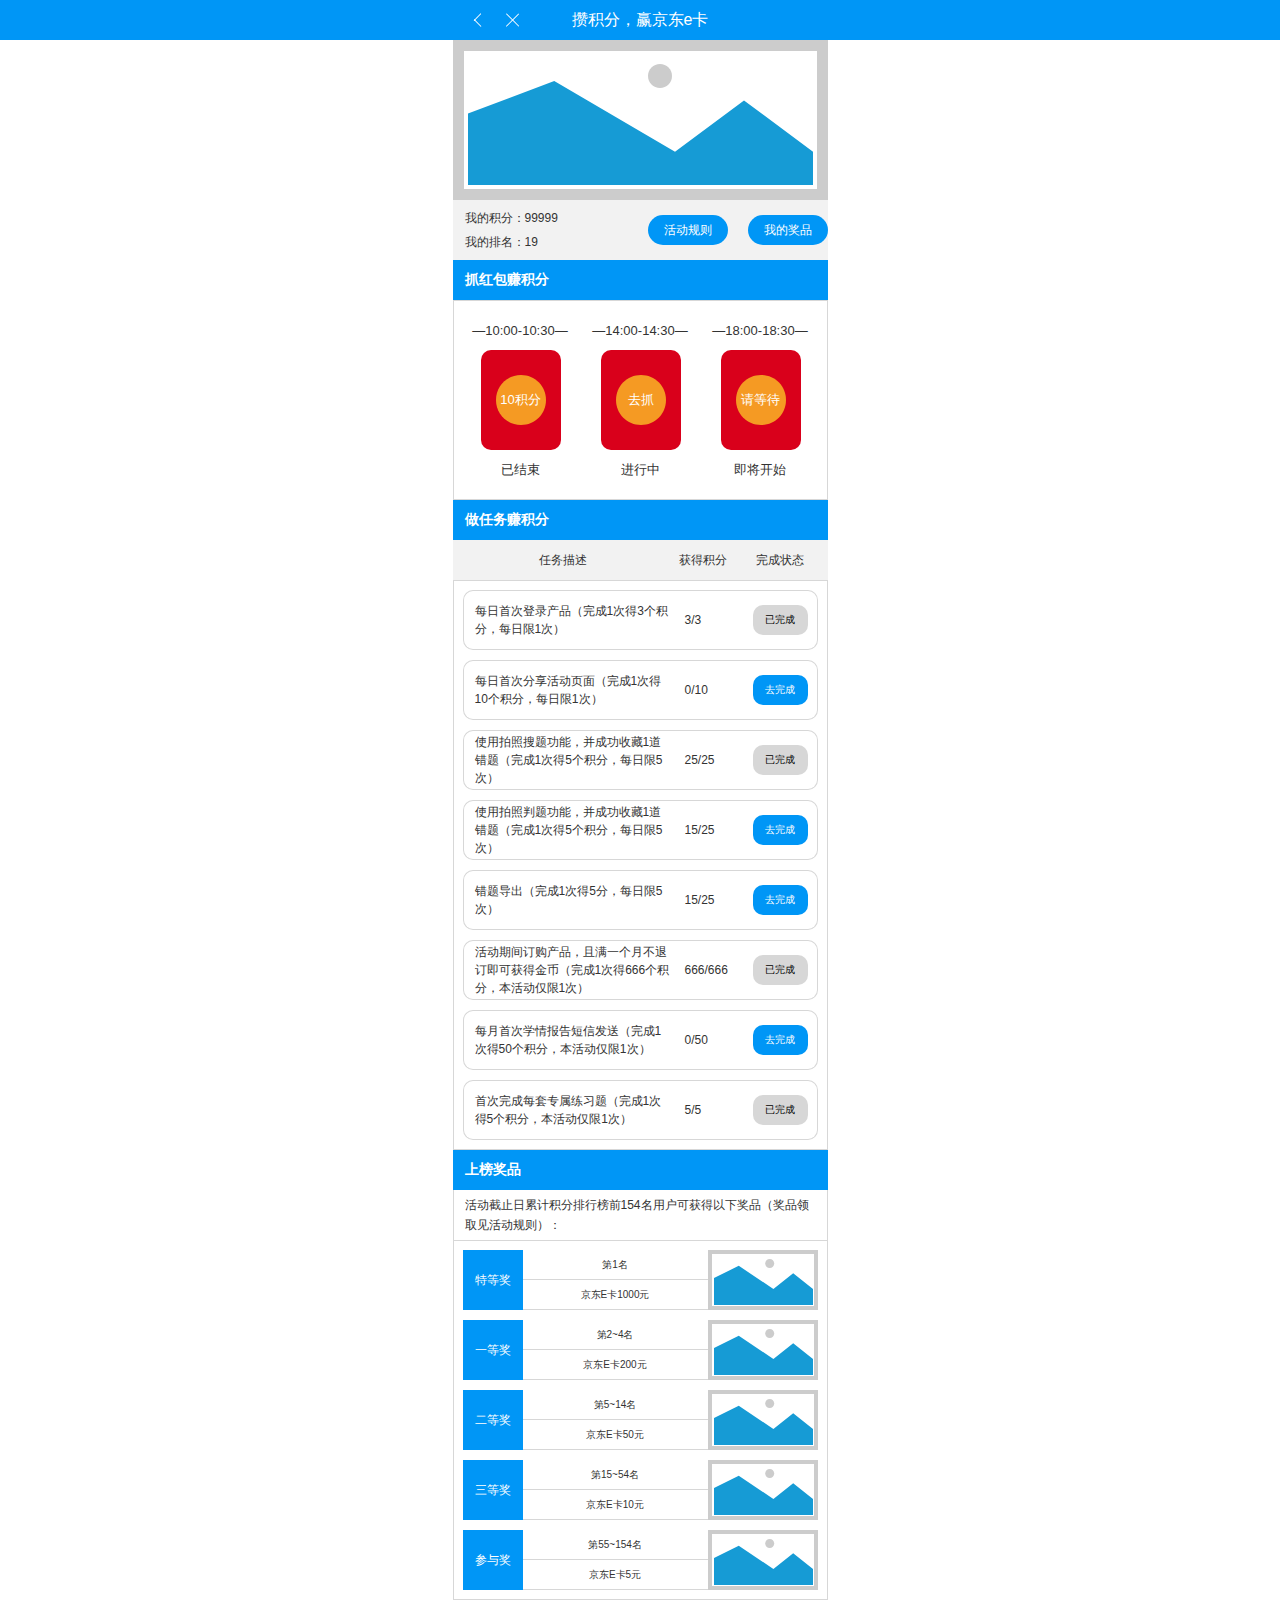
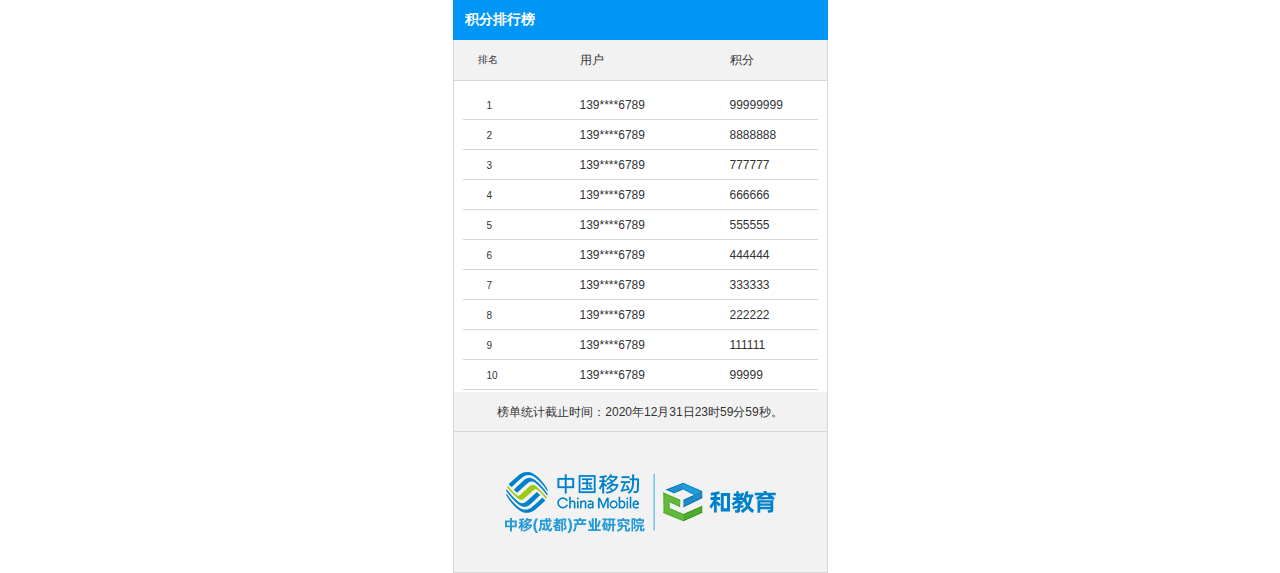
==== commit 5077e5a4: "V1.0.0" ====
--- a/index.html
+++ b/index.html
@@ -842,7 +842,7 @@
       <div id="u30" class="ax_default _文本段落">
         <div id="u30_div" class=""></div>
         <div id="u30_text" class="text ">
-          <p><span>榜单统计截止时间：2020年12月30日23时59分59秒。</span></p>
+          <p><span>榜单统计截止时间：2020年12月31日23时59分59秒。</span></p>
         </div>
       </div>
 
--- a/files/index/styles.css
+++ b/files/index/styles.css
@@ -477,7 +477,7 @@
   width:80px;
   height:30px;
   background:inherit;
-  background-color:rgba(85, 85, 85, 1);
+  background-color:rgba(0, 150, 246, 1);
   border:none;
   border-radius:40px;
   -moz-box-shadow:none;
@@ -576,16 +576,17 @@
   width:60px;
   height:60px;
   background:inherit;
-  background-color:rgba(215, 215, 215, 1);
-  border:none;
-  border-radius:0px;
-  -moz-box-shadow:none;
-  -webkit-box-shadow:none;
-  box-shadow:none;
-  font-family:'微软雅黑', sans-serif;
-  font-weight:400;
-  font-style:normal;
-  font-size:12px;
+  background-color:rgba(0, 150, 246, 1);
+  border:none;
+  border-radius:0px;
+  -moz-box-shadow:none;
+  -webkit-box-shadow:none;
+  box-shadow:none;
+  font-family:'微软雅黑', sans-serif;
+  font-weight:400;
+  font-style:normal;
+  font-size:12px;
+  color:#FFFFFF;
 }
 .u16 {
   border-width:0px;
@@ -599,6 +600,7 @@
   font-weight:400;
   font-style:normal;
   font-size:12px;
+  color:#FFFFFF;
 }
 .u16 .text {
   position:absolute;
@@ -759,7 +761,7 @@
   width:375px;
   height:40px;
   background:inherit;
-  background-color:rgba(127, 127, 127, 1);
+  background-color:rgba(0, 150, 246, 1);
   border:none;
   border-radius:0px;
   -moz-box-shadow:none;
@@ -1366,7 +1368,10 @@
   height:40px;
   background:inherit;
   background-color:rgba(242, 242, 242, 1);
-  border:none;
+  box-sizing:border-box;
+  border-width:1px;
+  border-style:solid;
+  border-color:rgba(215, 215, 215, 1);
   border-top:0px;
   border-radius:0px;
   border-top-left-radius:0px;
@@ -1414,7 +1419,7 @@
   width:375px;
   height:40px;
   background:inherit;
-  background-color:rgba(127, 127, 127, 1);
+  background-color:rgba(0, 150, 246, 1);
   border:none;
   border-radius:0px;
   -moz-box-shadow:none;
@@ -1641,7 +1646,7 @@
   width:375px;
   height:40px;
   background:inherit;
-  background-color:rgba(127, 127, 127, 1);
+  background-color:rgba(0, 150, 246, 1);
   border:none;
   border-radius:0px;
   -moz-box-shadow:none;
@@ -1687,7 +1692,7 @@
   width:80px;
   height:30px;
   background:inherit;
-  background-color:rgba(85, 85, 85, 1);
+  background-color:rgba(0, 150, 246, 1);
   border:none;
   border-radius:40px;
   -moz-box-shadow:none;
@@ -2045,7 +2050,7 @@
   width:375px;
   height:40px;
   background:inherit;
-  background-color:rgba(127, 127, 127, 1);
+  background-color:rgba(0, 150, 246, 1);
   border:none;
   border-radius:0px;
   -moz-box-shadow:none;
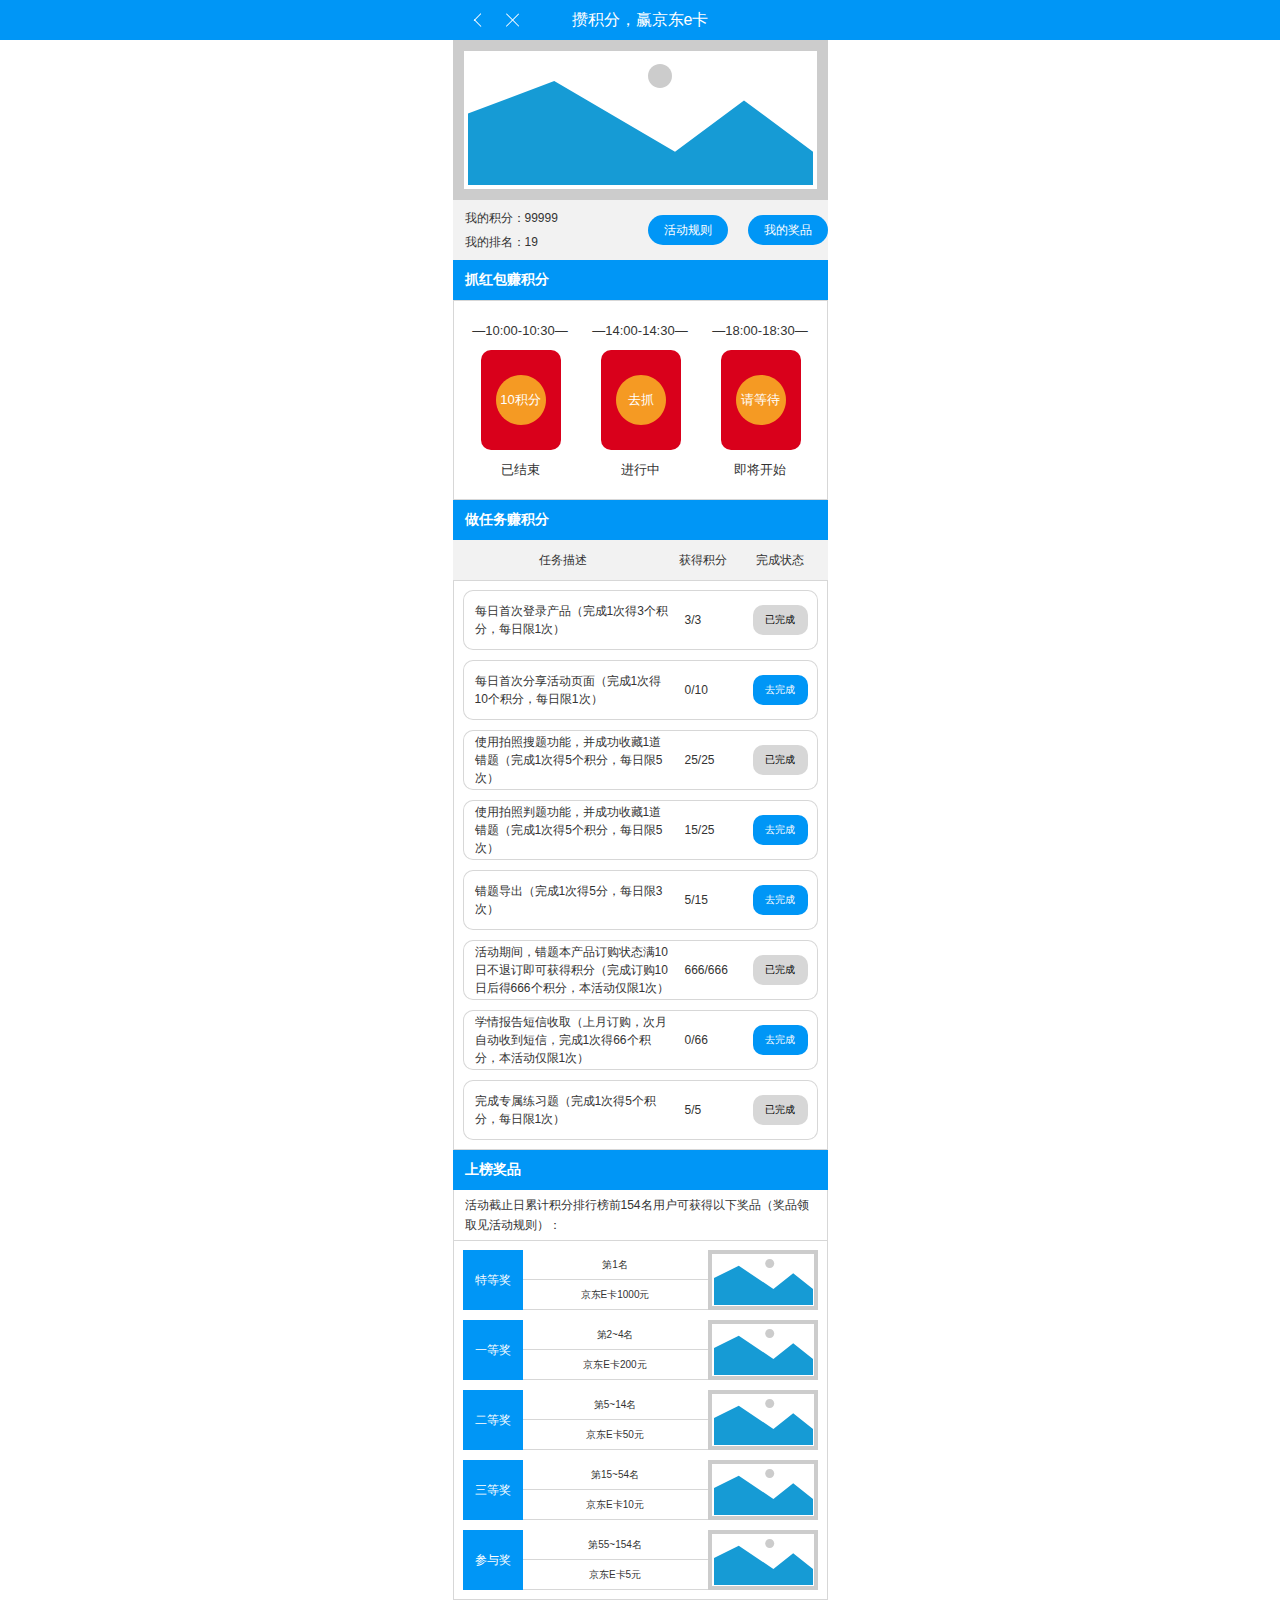
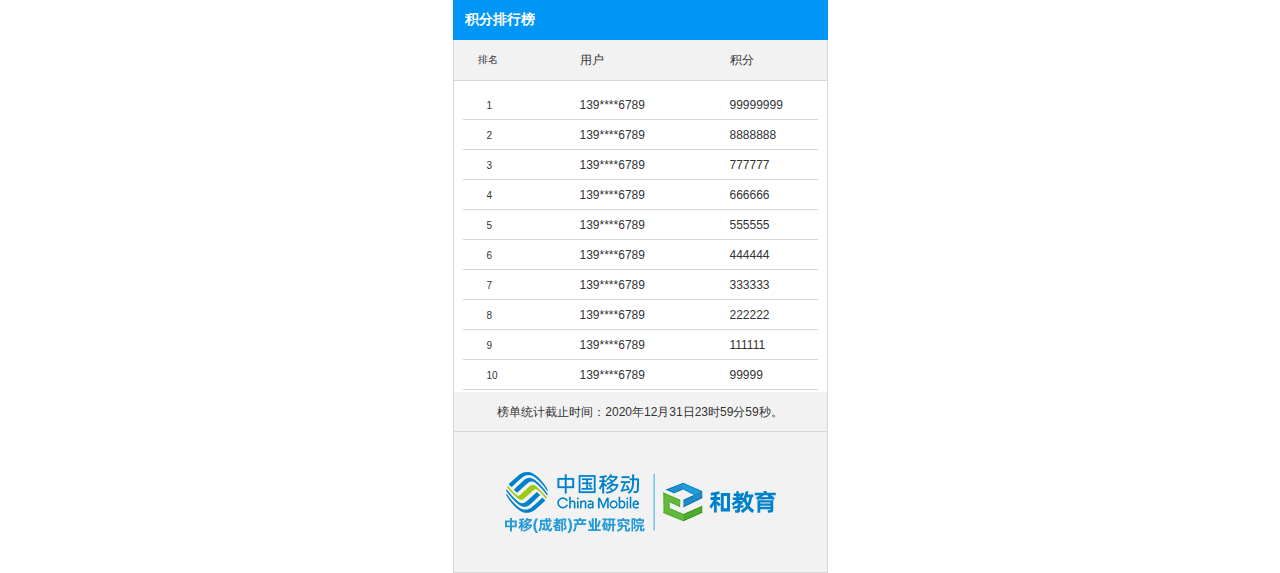
==== commit 66f305bc: "V1.0.1" ====
--- a/index.html
+++ b/index.html
@@ -1022,16 +1022,16 @@
             </div>
           </div>
 
-          <!-- grade (Rectangle) -->
-          <div id="u41" class="ax_default box_2 u41" data-label="grade">
+          <!-- task describe (Rectangle) -->
+          <div id="u41" class="ax_default box_2 u41" data-label="task describe">
             <div id="u41_div" class="u41_div"></div>
             <div id="u41_text" class="text u41_text" style="display:none; visibility: hidden">
               <p></p>
             </div>
           </div>
 
-          <!-- prize (Rectangle) -->
-          <div id="u42" class="ax_default box_2 u42" data-label="prize">
+          <!-- operation (Rectangle) -->
+          <div id="u42" class="ax_default box_2 u42" data-label="operation">
             <div id="u42_div" class="u42_div"></div>
             <div id="u42_text" class="text u42_text" style="display:none; visibility: hidden">
               <p></p>
@@ -1056,16 +1056,16 @@
             </div>
           </div>
 
-          <!-- grade (Rectangle) -->
-          <div id="u41-1" class="ax_default box_2 u41" data-label="grade" style="width: 220px; height: 60px; left: 0px; top: 0px;visibility: inherit">
+          <!-- task describe (Rectangle) -->
+          <div id="u41-1" class="ax_default box_2 u41" data-label="task describe" style="width: 220px; height: 60px; left: 0px; top: 0px;visibility: inherit">
             <div id="u41-1_div" class="u41_div" style="width: 220px; height: 60px;visibility: inherit"></div>
             <div id="u41-1_text" class="text u41_text" style="display:none; visibility: hidden">
               <p></p>
             </div>
           </div>
 
-          <!-- prize (Rectangle) -->
-          <div id="u42-1" class="ax_default box_2 u42" data-label="prize" style="width: 75px; height: 60px; left: 280px; top: 0px;visibility: inherit">
+          <!-- operation (Rectangle) -->
+          <div id="u42-1" class="ax_default box_2 u42" data-label="operation" style="width: 75px; height: 60px; left: 280px; top: 0px;visibility: inherit">
             <div id="u42-1_div" class="u42_div" style="width: 75px; height: 60px;visibility: inherit"></div>
             <div id="u42-1_text" class="text u42_text" style="display:none; visibility: hidden">
               <p></p>
@@ -1090,16 +1090,16 @@
             </div>
           </div>
 
-          <!-- grade (Rectangle) -->
-          <div id="u41-2" class="ax_default box_2 u41" data-label="grade" style="width: 220px; height: 60px; left: 0px; top: 0px;visibility: inherit">
+          <!-- task describe (Rectangle) -->
+          <div id="u41-2" class="ax_default box_2 u41" data-label="task describe" style="width: 220px; height: 60px; left: 0px; top: 0px;visibility: inherit">
             <div id="u41-2_div" class="u41_div" style="width: 220px; height: 60px;visibility: inherit"></div>
             <div id="u41-2_text" class="text u41_text" style="display:none; visibility: hidden">
               <p></p>
             </div>
           </div>
 
-          <!-- prize (Rectangle) -->
-          <div id="u42-2" class="ax_default box_2 u42" data-label="prize" style="width: 75px; height: 60px; left: 280px; top: 0px;visibility: inherit">
+          <!-- operation (Rectangle) -->
+          <div id="u42-2" class="ax_default box_2 u42" data-label="operation" style="width: 75px; height: 60px; left: 280px; top: 0px;visibility: inherit">
             <div id="u42-2_div" class="u42_div" style="width: 75px; height: 60px;visibility: inherit"></div>
             <div id="u42-2_text" class="text u42_text" style="display:none; visibility: hidden">
               <p></p>
@@ -1124,16 +1124,16 @@
             </div>
           </div>
 
-          <!-- grade (Rectangle) -->
-          <div id="u41-3" class="ax_default box_2 u41" data-label="grade" style="width: 220px; height: 60px; left: 0px; top: 0px;visibility: inherit">
+          <!-- task describe (Rectangle) -->
+          <div id="u41-3" class="ax_default box_2 u41" data-label="task describe" style="width: 220px; height: 60px; left: 0px; top: 0px;visibility: inherit">
             <div id="u41-3_div" class="u41_div" style="width: 220px; height: 60px;visibility: inherit"></div>
             <div id="u41-3_text" class="text u41_text" style="display:none; visibility: hidden">
               <p></p>
             </div>
           </div>
 
-          <!-- prize (Rectangle) -->
-          <div id="u42-3" class="ax_default box_2 u42" data-label="prize" style="width: 75px; height: 60px; left: 280px; top: 0px;visibility: inherit">
+          <!-- operation (Rectangle) -->
+          <div id="u42-3" class="ax_default box_2 u42" data-label="operation" style="width: 75px; height: 60px; left: 280px; top: 0px;visibility: inherit">
             <div id="u42-3_div" class="u42_div" style="width: 75px; height: 60px;visibility: inherit"></div>
             <div id="u42-3_text" class="text u42_text" style="display:none; visibility: hidden">
               <p></p>
@@ -1158,16 +1158,16 @@
             </div>
           </div>
 
-          <!-- grade (Rectangle) -->
-          <div id="u41-4" class="ax_default box_2 u41" data-label="grade" style="width: 220px; height: 60px; left: 0px; top: 0px;visibility: inherit">
+          <!-- task describe (Rectangle) -->
+          <div id="u41-4" class="ax_default box_2 u41" data-label="task describe" style="width: 220px; height: 60px; left: 0px; top: 0px;visibility: inherit">
             <div id="u41-4_div" class="u41_div" style="width: 220px; height: 60px;visibility: inherit"></div>
             <div id="u41-4_text" class="text u41_text" style="display:none; visibility: hidden">
               <p></p>
             </div>
           </div>
 
-          <!-- prize (Rectangle) -->
-          <div id="u42-4" class="ax_default box_2 u42" data-label="prize" style="width: 75px; height: 60px; left: 280px; top: 0px;visibility: inherit">
+          <!-- operation (Rectangle) -->
+          <div id="u42-4" class="ax_default box_2 u42" data-label="operation" style="width: 75px; height: 60px; left: 280px; top: 0px;visibility: inherit">
             <div id="u42-4_div" class="u42_div" style="width: 75px; height: 60px;visibility: inherit"></div>
             <div id="u42-4_text" class="text u42_text" style="display:none; visibility: hidden">
               <p></p>
@@ -1192,16 +1192,16 @@
             </div>
           </div>
 
-          <!-- grade (Rectangle) -->
-          <div id="u41-5" class="ax_default box_2 u41" data-label="grade" style="width: 220px; height: 60px; left: 0px; top: 0px;visibility: inherit">
+          <!-- task describe (Rectangle) -->
+          <div id="u41-5" class="ax_default box_2 u41" data-label="task describe" style="width: 220px; height: 60px; left: 0px; top: 0px;visibility: inherit">
             <div id="u41-5_div" class="u41_div" style="width: 220px; height: 60px;visibility: inherit"></div>
             <div id="u41-5_text" class="text u41_text" style="display:none; visibility: hidden">
               <p></p>
             </div>
           </div>
 
-          <!-- prize (Rectangle) -->
-          <div id="u42-5" class="ax_default box_2 u42" data-label="prize" style="width: 75px; height: 60px; left: 280px; top: 0px;visibility: inherit">
+          <!-- operation (Rectangle) -->
+          <div id="u42-5" class="ax_default box_2 u42" data-label="operation" style="width: 75px; height: 60px; left: 280px; top: 0px;visibility: inherit">
             <div id="u42-5_div" class="u42_div" style="width: 75px; height: 60px;visibility: inherit"></div>
             <div id="u42-5_text" class="text u42_text" style="display:none; visibility: hidden">
               <p></p>
@@ -1226,16 +1226,16 @@
             </div>
           </div>
 
-          <!-- grade (Rectangle) -->
-          <div id="u41-6" class="ax_default box_2 u41" data-label="grade" style="width: 220px; height: 60px; left: 0px; top: 0px;visibility: inherit">
+          <!-- task describe (Rectangle) -->
+          <div id="u41-6" class="ax_default box_2 u41" data-label="task describe" style="width: 220px; height: 60px; left: 0px; top: 0px;visibility: inherit">
             <div id="u41-6_div" class="u41_div" style="width: 220px; height: 60px;visibility: inherit"></div>
             <div id="u41-6_text" class="text u41_text" style="display:none; visibility: hidden">
               <p></p>
             </div>
           </div>
 
-          <!-- prize (Rectangle) -->
-          <div id="u42-6" class="ax_default box_2 u42" data-label="prize" style="width: 75px; height: 60px; left: 280px; top: 0px;visibility: inherit">
+          <!-- operation (Rectangle) -->
+          <div id="u42-6" class="ax_default box_2 u42" data-label="operation" style="width: 75px; height: 60px; left: 280px; top: 0px;visibility: inherit">
             <div id="u42-6_div" class="u42_div" style="width: 75px; height: 60px;visibility: inherit"></div>
             <div id="u42-6_text" class="text u42_text" style="display:none; visibility: hidden">
               <p></p>
@@ -1260,16 +1260,16 @@
             </div>
           </div>
 
-          <!-- grade (Rectangle) -->
-          <div id="u41-7" class="ax_default box_2 u41" data-label="grade" style="width: 220px; height: 60px; left: 0px; top: 0px;visibility: inherit">
+          <!-- task describe (Rectangle) -->
+          <div id="u41-7" class="ax_default box_2 u41" data-label="task describe" style="width: 220px; height: 60px; left: 0px; top: 0px;visibility: inherit">
             <div id="u41-7_div" class="u41_div" style="width: 220px; height: 60px;visibility: inherit"></div>
             <div id="u41-7_text" class="text u41_text" style="display:none; visibility: hidden">
               <p></p>
             </div>
           </div>
 
-          <!-- prize (Rectangle) -->
-          <div id="u42-7" class="ax_default box_2 u42" data-label="prize" style="width: 75px; height: 60px; left: 280px; top: 0px;visibility: inherit">
+          <!-- operation (Rectangle) -->
+          <div id="u42-7" class="ax_default box_2 u42" data-label="operation" style="width: 75px; height: 60px; left: 280px; top: 0px;visibility: inherit">
             <div id="u42-7_div" class="u42_div" style="width: 75px; height: 60px;visibility: inherit"></div>
             <div id="u42-7_text" class="text u42_text" style="display:none; visibility: hidden">
               <p></p>
@@ -1294,16 +1294,16 @@
             </div>
           </div>
 
-          <!-- grade (Rectangle) -->
-          <div id="u41-8" class="ax_default box_2 u41" data-label="grade" style="width: 220px; height: 60px; left: 0px; top: 0px;visibility: inherit">
+          <!-- task describe (Rectangle) -->
+          <div id="u41-8" class="ax_default box_2 u41" data-label="task describe" style="width: 220px; height: 60px; left: 0px; top: 0px;visibility: inherit">
             <div id="u41-8_div" class="u41_div" style="width: 220px; height: 60px;visibility: inherit"></div>
             <div id="u41-8_text" class="text u41_text" style="display:none; visibility: hidden">
               <p></p>
             </div>
           </div>
 
-          <!-- prize (Rectangle) -->
-          <div id="u42-8" class="ax_default box_2 u42" data-label="prize" style="width: 75px; height: 60px; left: 280px; top: 0px;visibility: inherit">
+          <!-- operation (Rectangle) -->
+          <div id="u42-8" class="ax_default box_2 u42" data-label="operation" style="width: 75px; height: 60px; left: 280px; top: 0px;visibility: inherit">
             <div id="u42-8_div" class="u42_div" style="width: 75px; height: 60px;visibility: inherit"></div>
             <div id="u42-8_text" class="text u42_text" style="display:none; visibility: hidden">
               <p></p>
@@ -1391,6 +1391,116 @@
           </div>
         </div>
       </div>
+
+      <!-- 分享 (Dynamic Panel) -->
+      <div id="u50" class="ax_default ax_default_hidden" data-label="分享" style="display:none; visibility: hidden">
+        <div id="u50_state0" class="panel_state" data-label="State1" style="">
+          <div id="u50_state0_content" class="panel_state_content">
+
+            <!-- Unnamed (Repeater) -->
+            <div id="u51" class="ax_default">
+              <script id="u51_script" type="axure-repeater-template">
+
+                <!-- name (Rectangle) -->
+                <div id="u52" class="ax_default box_1 u52" data-label="name">
+                  <div id="u52_div" class="u52_div"></div>
+                  <div id="u52_text" class="text u52_text" style="display:none; visibility: hidden">
+                    <p></p>
+                  </div>
+                </div>
+
+                <!-- icon (Image) -->
+                <div id="u53" class="ax_default _图片_ u53" data-label="icon">
+                  <img id="u53_img" class="img u53_img" src="images/index/icon_u53.svg"/>
+                  <div id="u53_text" class="text u53_text" style="display:none; visibility: hidden">
+                    <p></p>
+                  </div>
+                </div>
+              </script>
+              <div id="u51-1" class="preeval" style="width: 60px; height: 80px;">
+
+                <!-- name (Rectangle) -->
+                <div id="u52-1" class="ax_default box_1 u52" data-label="name" style="width: 60px; height: 30px; left: 0px; top: 50px;visibility: inherit">
+                  <div id="u52-1_div" class="u52_div" style="width: 60px; height: 30px;visibility: inherit"></div>
+                  <div id="u52-1_text" class="text u52_text" style="visibility: inherit">
+                    <p><span>微信</span></p>
+                  </div>
+                </div>
+
+                <!-- icon (Image) -->
+                <div id="u53-1" class="ax_default _图片_ u53" data-label="icon" style="width: 50px; height: 50px; left: 5px; top: 0px;visibility: inherit">
+                  <img id="u53-1_img" class="img u53_img" src="images/index/p0.png"/>
+                  <div id="u53-1_text" class="text u53_text" style="display:none; visibility: hidden">
+                    <p></p>
+                  </div>
+                </div>
+              </div>
+              <div id="u51-2" class="preeval" style="width: 60px; height: 80px;">
+
+                <!-- name (Rectangle) -->
+                <div id="u52-2" class="ax_default box_1 u52" data-label="name" style="width: 60px; height: 30px; left: 0px; top: 50px;visibility: inherit">
+                  <div id="u52-2_div" class="u52_div" style="width: 60px; height: 30px;visibility: inherit"></div>
+                  <div id="u52-2_text" class="text u52_text" style="visibility: inherit">
+                    <p><span>朋友圈</span></p>
+                  </div>
+                </div>
+
+                <!-- icon (Image) -->
+                <div id="u53-2" class="ax_default _图片_ u53" data-label="icon" style="width: 50px; height: 50px; left: 5px; top: 0px;visibility: inherit">
+                  <img id="u53-2_img" class="img u53_img" src="images/index/p1.png"/>
+                  <div id="u53-2_text" class="text u53_text" style="display:none; visibility: hidden">
+                    <p></p>
+                  </div>
+                </div>
+              </div>
+              <div id="u51-3" class="preeval" style="width: 60px; height: 80px;">
+
+                <!-- name (Rectangle) -->
+                <div id="u52-3" class="ax_default box_1 u52" data-label="name" style="width: 60px; height: 30px; left: 0px; top: 50px;visibility: inherit">
+                  <div id="u52-3_div" class="u52_div" style="width: 60px; height: 30px;visibility: inherit"></div>
+                  <div id="u52-3_text" class="text u52_text" style="visibility: inherit">
+                    <p><span>QQ</span></p>
+                  </div>
+                </div>
+
+                <!-- icon (Image) -->
+                <div id="u53-3" class="ax_default _图片_ u53" data-label="icon" style="width: 50px; height: 50px; left: 5px; top: 0px;visibility: inherit">
+                  <img id="u53-3_img" class="img u53_img" src="images/index/p2.png"/>
+                  <div id="u53-3_text" class="text u53_text" style="display:none; visibility: hidden">
+                    <p></p>
+                  </div>
+                </div>
+              </div>
+              <div id="u51-4" class="preeval" style="width: 60px; height: 80px;">
+
+                <!-- name (Rectangle) -->
+                <div id="u52-4" class="ax_default box_1 u52" data-label="name" style="width: 60px; height: 30px; left: 0px; top: 50px;visibility: inherit">
+                  <div id="u52-4_div" class="u52_div" style="width: 60px; height: 30px;visibility: inherit"></div>
+                  <div id="u52-4_text" class="text u52_text" style="visibility: inherit">
+                    <p><span>微博</span></p>
+                  </div>
+                </div>
+
+                <!-- icon (Image) -->
+                <div id="u53-4" class="ax_default _图片_ u53" data-label="icon" style="width: 50px; height: 50px; left: 5px; top: 0px;visibility: inherit">
+                  <img id="u53-4_img" class="img u53_img" src="images/index/p3.png"/>
+                  <div id="u53-4_text" class="text u53_text" style="display:none; visibility: hidden">
+                    <p></p>
+                  </div>
+                </div>
+              </div>
+            </div>
+
+            <!-- Unnamed (Rectangle) -->
+            <div id="u54" class="ax_default box_2">
+              <div id="u54_div" class=""></div>
+              <div id="u54_text" class="text ">
+                <p><span>取消</span></p>
+              </div>
+            </div>
+          </div>
+        </div>
+      </div>
     </div>
     <script src="resources/scripts/axure/ios.js"></script>
   </body>
--- a/files/index/styles.css
+++ b/files/index/styles.css
@@ -2266,3 +2266,179 @@
   text-transform:none;
   visibility:hidden;
 }
+#u50 {
+  position:fixed;
+  left:50%;
+  margin-left:-187.5px;
+  bottom:0px;
+  visibility:hidden;
+}
+#u50_state0 {
+  position:relative;
+  left:0px;
+  top:0px;
+  width:375px;
+  height:150px;
+  background-color:rgba(255, 255, 255, 1);
+  background-image:none;
+  border:none;
+  border-radius:0px;
+  -moz-box-shadow:none;
+  -webkit-box-shadow:none;
+  box-shadow:none;
+}
+#u50_state0_content {
+  border-width:0px;
+  position:absolute;
+  left:0px;
+  top:0px;
+  width:1px;
+  height:1px;
+}
+.u52_div {
+  border-width:0px;
+  position:absolute;
+  left:0px;
+  top:0px;
+  width:60px;
+  height:30px;
+  background:inherit;
+  background-color:rgba(255, 255, 255, 1);
+  border:none;
+  border-radius:0px;
+  -moz-box-shadow:none;
+  -webkit-box-shadow:none;
+  box-shadow:none;
+}
+.u52 {
+  border-width:0px;
+  position:absolute;
+  left:0px;
+  top:50px;
+  width:60px;
+  height:30px;
+  display:flex;
+}
+.u52 .text {
+  position:absolute;
+  align-self:center;
+  padding:2px 2px 2px 2px;
+  box-sizing:border-box;
+  width:100%;
+}
+.u52_text {
+  border-width:0px;
+  word-wrap:break-word;
+  text-transform:none;
+  visibility:hidden;
+}
+.u53_img {
+  border-width:0px;
+  position:absolute;
+  left:0px;
+  top:0px;
+  width:50px;
+  height:50px;
+}
+.u53 {
+  border-width:0px;
+  position:absolute;
+  left:5px;
+  top:0px;
+  width:50px;
+  height:50px;
+  display:flex;
+}
+.u53 .text {
+  position:absolute;
+  align-self:center;
+  padding:2px 2px 2px 2px;
+  box-sizing:border-box;
+  width:100%;
+}
+.u53_text {
+  border-width:0px;
+  word-wrap:break-word;
+  text-transform:none;
+  visibility:hidden;
+}
+#u51-1 {
+  border-width:0px;
+  position:absolute;
+  left:30px;
+  top:20px;
+  width:60px;
+  height:80px;
+}
+#u51-2 {
+  border-width:0px;
+  position:absolute;
+  left:115px;
+  top:20px;
+  width:60px;
+  height:80px;
+}
+#u51-3 {
+  border-width:0px;
+  position:absolute;
+  left:200px;
+  top:20px;
+  width:60px;
+  height:80px;
+}
+#u51-4 {
+  border-width:0px;
+  position:absolute;
+  left:285px;
+  top:20px;
+  width:60px;
+  height:80px;
+}
+#u51 {
+  border-width:0px;
+  position:absolute;
+  left:0px;
+  top:0px;
+  width:375px;
+  height:150px;
+  background:inherit;
+  background-color:rgba(255, 255, 255, 0);
+  border:none;
+  border-radius:0px;
+}
+#u54_div {
+  border-width:0px;
+  position:absolute;
+  left:0px;
+  top:0px;
+  width:80px;
+  height:30px;
+  background:inherit;
+  background-color:rgba(242, 242, 242, 0);
+  border:none;
+  border-radius:0px;
+  -moz-box-shadow:none;
+  -webkit-box-shadow:none;
+  box-shadow:none;
+}
+#u54 {
+  border-width:0px;
+  position:absolute;
+  left:148px;
+  top:120px;
+  width:80px;
+  height:30px;
+  display:flex;
+}
+#u54 .text {
+  position:absolute;
+  align-self:center;
+  padding:2px 2px 2px 2px;
+  box-sizing:border-box;
+  width:100%;
+}
+#u54_text {
+  border-width:0px;
+  word-wrap:break-word;
+  text-transform:none;
+}
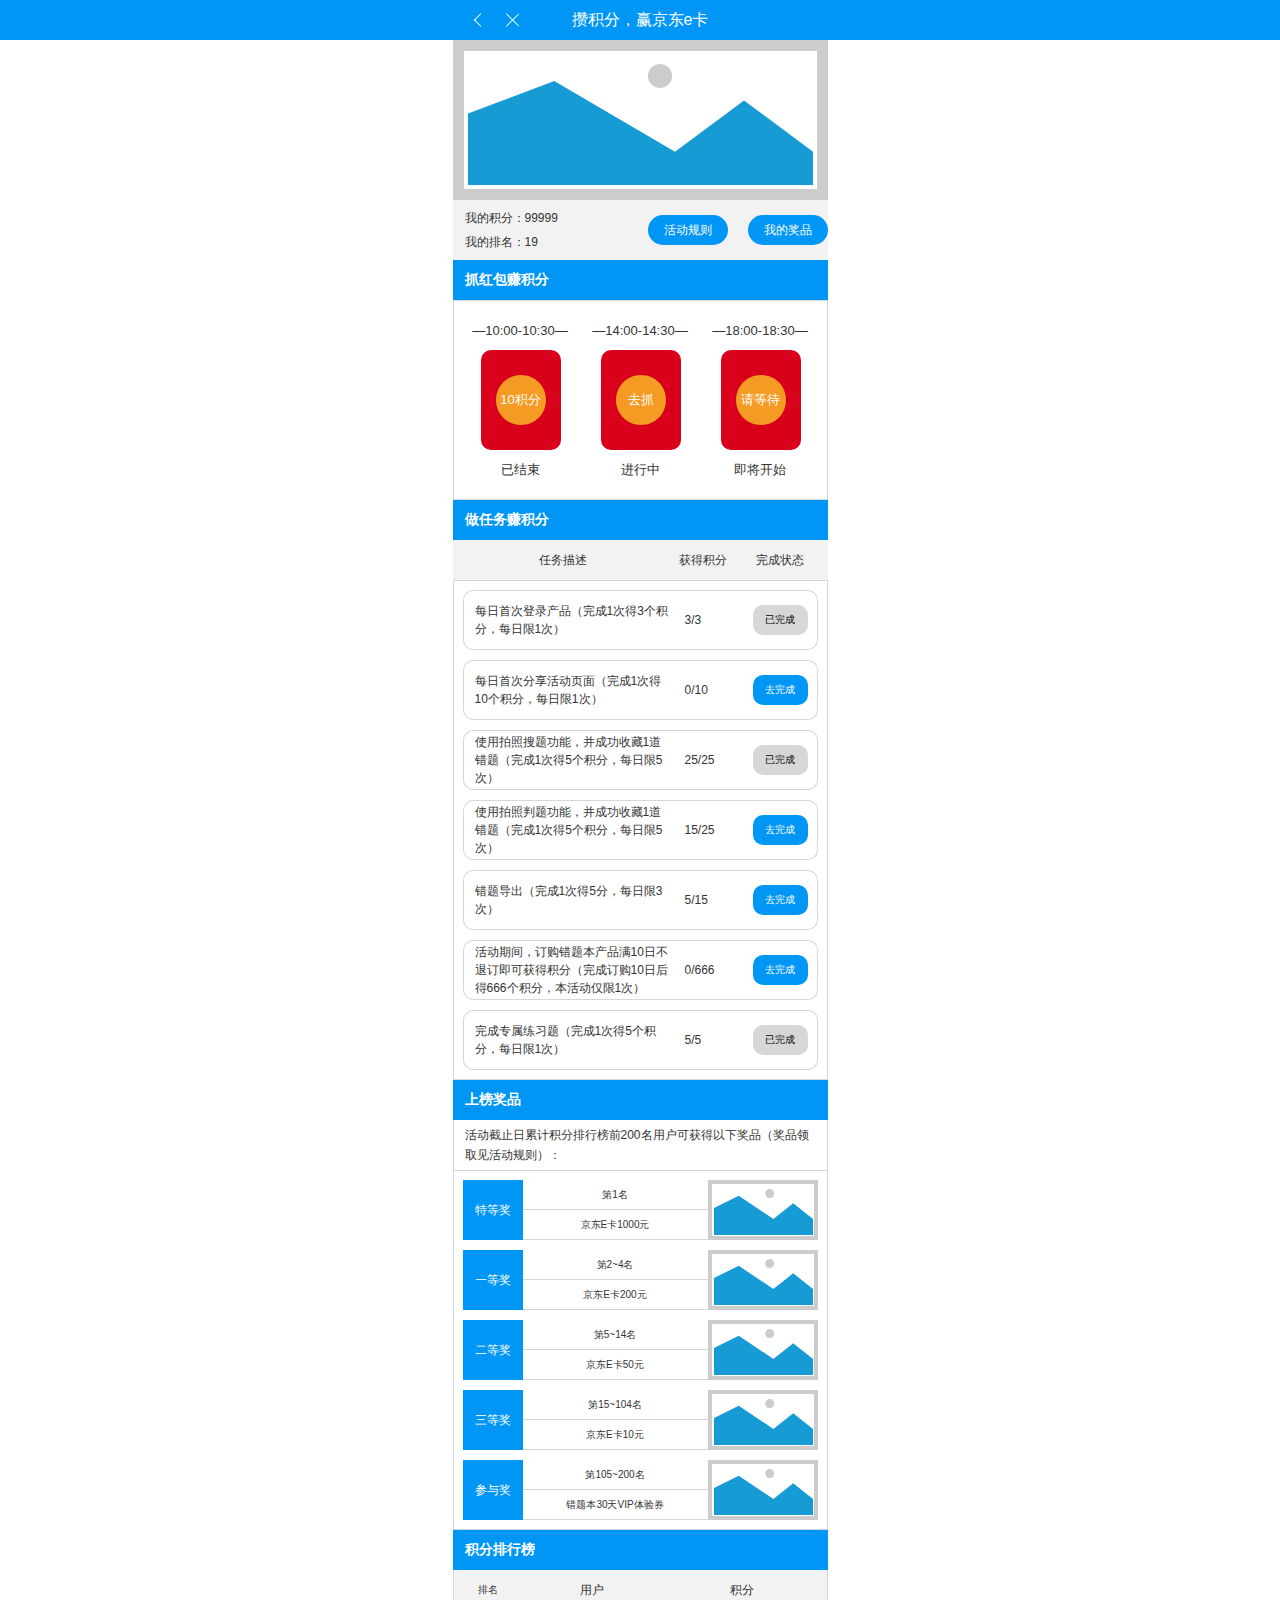
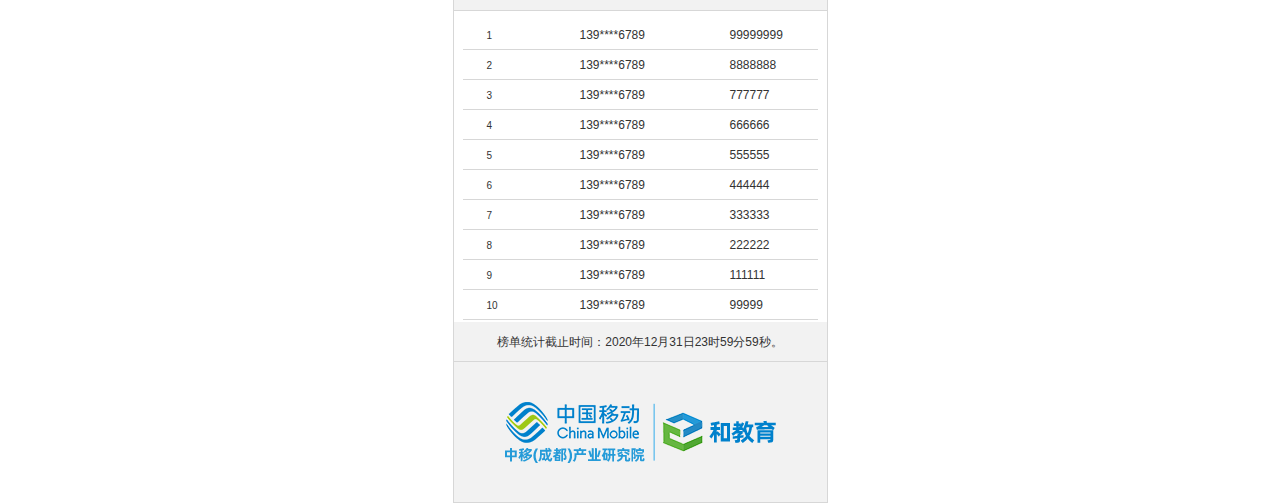
==== commit b08861a8: "V1.0.0" ====
--- a/index.html
+++ b/index.html
@@ -376,7 +376,7 @@
       <div id="u20" class="ax_default _文本段落">
         <div id="u20_div" class=""></div>
         <div id="u20_text" class="text ">
-          <p><span>活动截止日累计积分排行榜前154名用户可获得以下奖品（奖品领取见活动规则）：</span></p>
+          <p><span>活动截止日累计积分排行榜前200名用户可获得以下奖品（奖品领取见活动规则）：</span></p>
         </div>
       </div>
 
@@ -773,7 +773,7 @@
                 <div id="u25-14" class="ax_default box_2 u25" data-label="rank" style="width: 115px; height: 30px; left: 0px; top: 0px;visibility: inherit">
                   <div id="u25-14_div" class="u25_div" style="width: 115px; height: 30px;visibility: inherit"></div>
                   <div id="u25-14_text" class="text u25_text" style="visibility: inherit">
-                    <p><span>154</span></p>
+                    <p><span>200</span></p>
                   </div>
                 </div>
               </div>
@@ -1284,40 +1284,6 @@
             </div>
           </div>
         </div>
-        <div id="u39-8" class="" style="width: 355px; height: 60px;">
-
-          <!-- prize (Rectangle) -->
-          <div id="u40-8" class="ax_default box_2 u40" data-label="prize" style="width: 60px; height: 60px; left: 220px; top: 0px;visibility: inherit">
-            <div id="u40-8_div" class="u40_div" style="width: 60px; height: 60px;visibility: inherit"></div>
-            <div id="u40-8_text" class="text u40_text" style="display:none; visibility: hidden">
-              <p></p>
-            </div>
-          </div>
-
-          <!-- task describe (Rectangle) -->
-          <div id="u41-8" class="ax_default box_2 u41" data-label="task describe" style="width: 220px; height: 60px; left: 0px; top: 0px;visibility: inherit">
-            <div id="u41-8_div" class="u41_div" style="width: 220px; height: 60px;visibility: inherit"></div>
-            <div id="u41-8_text" class="text u41_text" style="display:none; visibility: hidden">
-              <p></p>
-            </div>
-          </div>
-
-          <!-- operation (Rectangle) -->
-          <div id="u42-8" class="ax_default box_2 u42" data-label="operation" style="width: 75px; height: 60px; left: 280px; top: 0px;visibility: inherit">
-            <div id="u42-8_div" class="u42_div" style="width: 75px; height: 60px;visibility: inherit"></div>
-            <div id="u42-8_text" class="text u42_text" style="display:none; visibility: hidden">
-              <p></p>
-            </div>
-          </div>
-
-          <!-- state (Rectangle) -->
-          <div id="u43-8" class="ax_default box_2 u43" data-label="state" style="width: 55px; height: 30px; left: 290px; top: 15px;visibility: inherit">
-            <div id="u43-8_div" class="u43_div" style="width: 55px; height: 30px;visibility: inherit"></div>
-            <div id="u43-8_text" class="text u43_text" style="display:none; visibility: hidden">
-              <p></p>
-            </div>
-          </div>
-        </div>
       </div>
 
       <!-- Unnamed (Rectangle) -->
@@ -1373,7 +1339,7 @@
       </div>
 
       <!-- Unnamed (Group) -->
-      <div id="u47" class="ax_default" data-left="0" data-top="2032" data-width="375" data-height="141">
+      <div id="u47" class="ax_default" data-left="0" data-top="1962" data-width="375" data-height="141">
 
         <!-- Unnamed (Rectangle) -->
         <div id="u48" class="ax_default _文本段落">
--- a/data/styles.css
+++ b/data/styles.css
@@ -64,6 +64,13 @@
   color:#000000;
   text-align:left;
 }
+.connector {
+  font-family:'微软雅黑 Regular', '微软雅黑', sans-serif;
+  font-weight:400;
+  font-style:normal;
+  font-size:12px;
+  color:#000000;
+}
 .form_hint {
   color:#999999;
 }
--- a/files/index/styles.css
+++ b/files/index/styles.css
@@ -742,7 +742,7 @@
   border-width:0px;
   position:absolute;
   left:0px;
-  top:1240px;
+  top:1170px;
   width:375px;
   height:360px;
   background:inherit;
@@ -767,7 +767,7 @@
   -moz-box-shadow:none;
   -webkit-box-shadow:none;
   box-shadow:none;
-  font-family:'微软雅黑 Bold', '微软雅黑 Regular', '微软雅黑', sans-serif;
+  font-family:'微软雅黑 Bold', '微软雅黑', sans-serif;
   font-weight:700;
   font-style:normal;
   font-size:14px;
@@ -778,11 +778,11 @@
   border-width:0px;
   position:absolute;
   left:0px;
-  top:1150px;
-  width:375px;
-  height:40px;
-  display:flex;
-  font-family:'微软雅黑 Bold', '微软雅黑 Regular', '微软雅黑', sans-serif;
+  top:1080px;
+  width:375px;
+  height:40px;
+  display:flex;
+  font-family:'微软雅黑 Bold', '微软雅黑', sans-serif;
   font-weight:700;
   font-style:normal;
   font-size:14px;
@@ -834,7 +834,7 @@
   border-width:0px;
   position:absolute;
   left:0px;
-  top:1190px;
+  top:1120px;
   width:375px;
   height:50px;
   display:flex;
@@ -860,7 +860,7 @@
   border-width:0px;
   position:absolute;
   left:0px;
-  top:1680px;
+  top:1610px;
   width:375px;
   height:312px;
 }
@@ -1348,7 +1348,7 @@
   border-width:0px;
   position:absolute;
   left:0px;
-  top:1640px;
+  top:1570px;
   width:375px;
   height:40px;
   background:inherit;
@@ -1389,7 +1389,7 @@
   border-width:0px;
   position:absolute;
   left:0px;
-  top:1992px;
+  top:1922px;
   width:375px;
   height:40px;
   display:flex;
@@ -1425,7 +1425,7 @@
   -moz-box-shadow:none;
   -webkit-box-shadow:none;
   box-shadow:none;
-  font-family:'微软雅黑 Bold', '微软雅黑 Regular', '微软雅黑', sans-serif;
+  font-family:'微软雅黑 Bold', '微软雅黑', sans-serif;
   font-weight:700;
   font-style:normal;
   font-size:14px;
@@ -1439,7 +1439,7 @@
   width:375px;
   height:40px;
   display:flex;
-  font-family:'微软雅黑 Bold', '微软雅黑 Regular', '微软雅黑', sans-serif;
+  font-family:'微软雅黑 Bold', '微软雅黑', sans-serif;
   font-weight:700;
   font-style:normal;
   font-size:14px;
@@ -1652,7 +1652,7 @@
   -moz-box-shadow:none;
   -webkit-box-shadow:none;
   box-shadow:none;
-  font-family:'微软雅黑 Bold', '微软雅黑 Regular', '微软雅黑', sans-serif;
+  font-family:'微软雅黑 Bold', '微软雅黑', sans-serif;
   font-weight:700;
   font-style:normal;
   font-size:14px;
@@ -1666,7 +1666,7 @@
   width:375px;
   height:40px;
   display:flex;
-  font-family:'微软雅黑 Bold', '微软雅黑 Regular', '微软雅黑', sans-serif;
+  font-family:'微软雅黑 Bold', '微软雅黑', sans-serif;
   font-weight:700;
   font-style:normal;
   font-size:14px;
@@ -2019,21 +2019,13 @@
   width:355px;
   height:60px;
 }
-#u39-8 {
-  border-width:0px;
-  position:absolute;
-  left:9px;
-  top:499px;
-  width:355px;
-  height:60px;
-}
 #u39 {
   border-width:0px;
   position:absolute;
   left:0px;
   top:580px;
   width:375px;
-  height:570px;
+  height:500px;
   background:inherit;
   background-color:rgba(255, 255, 255, 0);
   box-sizing:border-box;
@@ -2056,7 +2048,7 @@
   -moz-box-shadow:none;
   -webkit-box-shadow:none;
   box-shadow:none;
-  font-family:'微软雅黑 Bold', '微软雅黑 Regular', '微软雅黑', sans-serif;
+  font-family:'微软雅黑 Bold', '微软雅黑', sans-serif;
   font-weight:700;
   font-style:normal;
   font-size:14px;
@@ -2067,11 +2059,11 @@
   border-width:0px;
   position:absolute;
   left:0px;
-  top:1600px;
-  width:375px;
-  height:40px;
-  display:flex;
-  font-family:'微软雅黑 Bold', '微软雅黑 Regular', '微软雅黑', sans-serif;
+  top:1530px;
+  width:375px;
+  height:40px;
+  display:flex;
+  font-family:'微软雅黑 Bold', '微软雅黑', sans-serif;
   font-weight:700;
   font-style:normal;
   font-size:14px;
@@ -2213,7 +2205,7 @@
   border-width:0px;
   position:absolute;
   left:0px;
-  top:2032px;
+  top:1962px;
   width:375px;
   height:141px;
   display:flex;
@@ -2248,7 +2240,7 @@
   border-width:0px;
   position:absolute;
   left:52px;
-  top:2072px;
+  top:2002px;
   width:271px;
   height:61px;
   display:flex;
